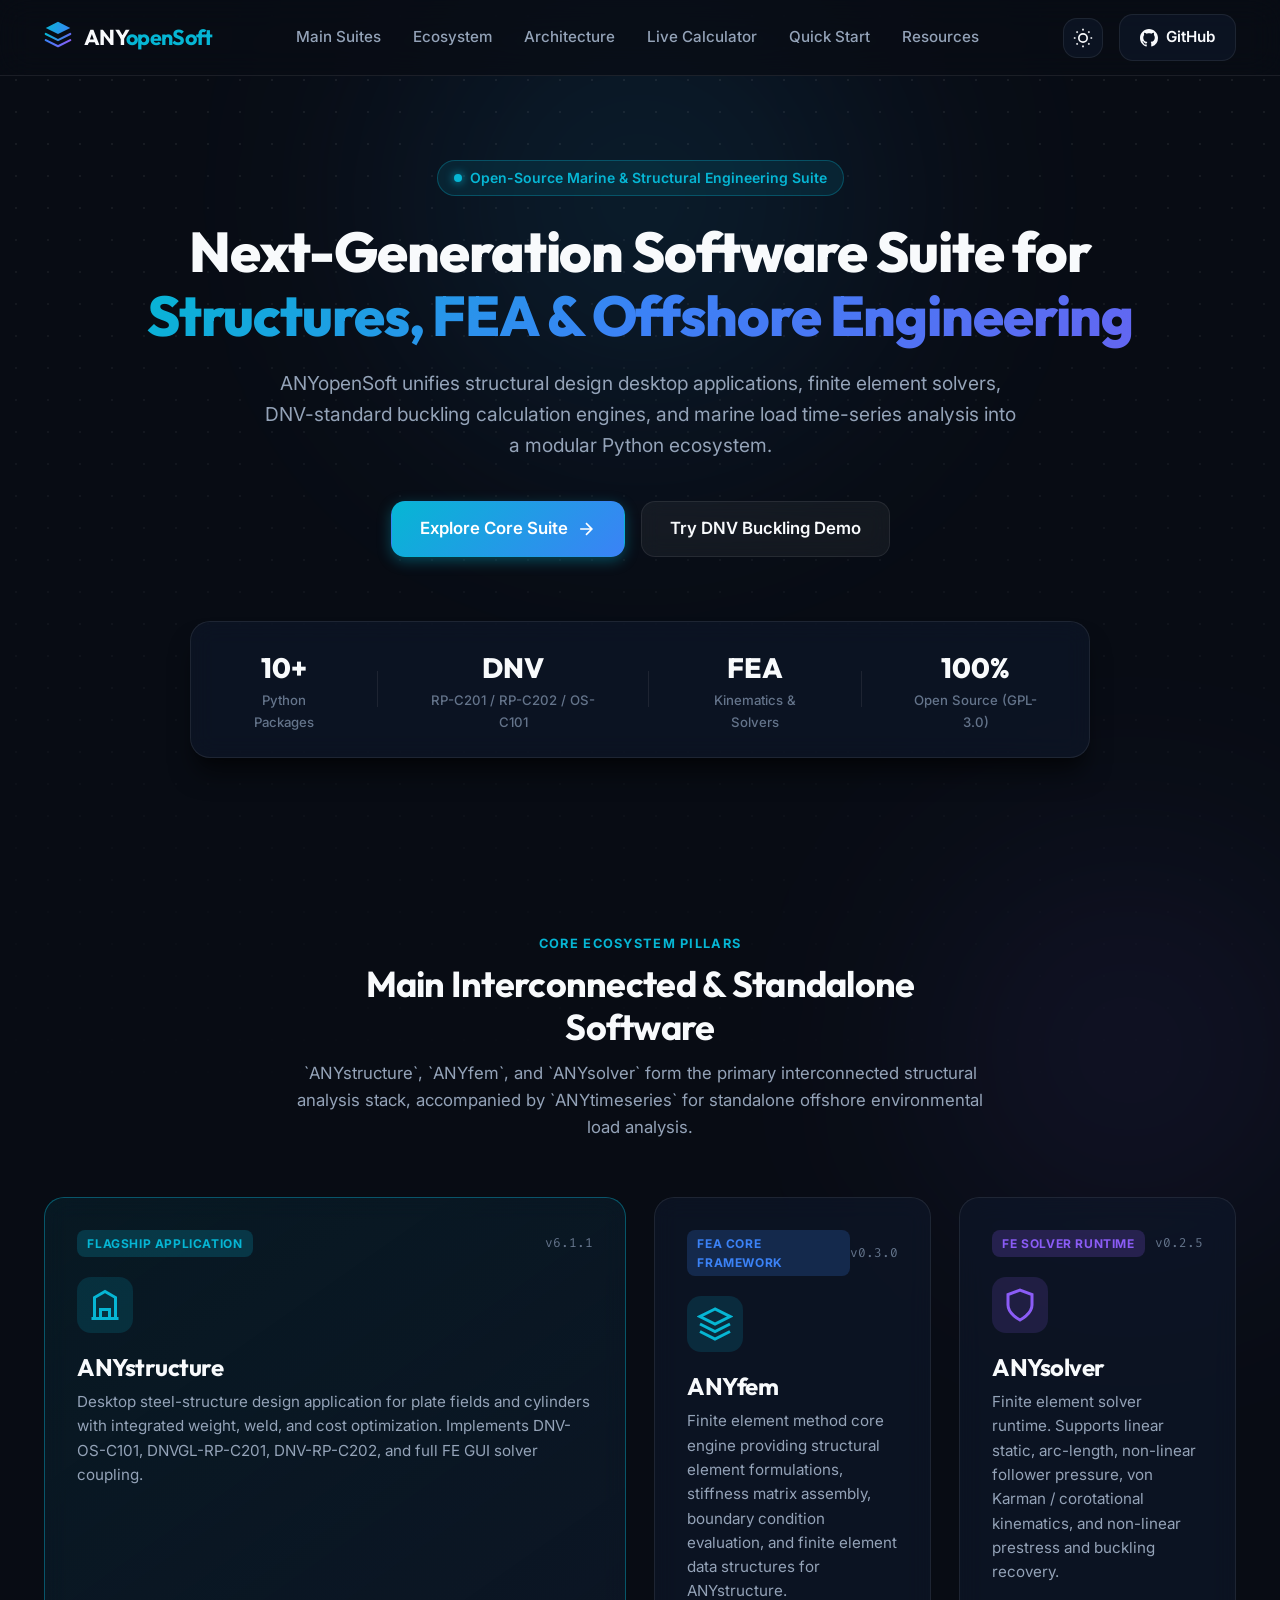
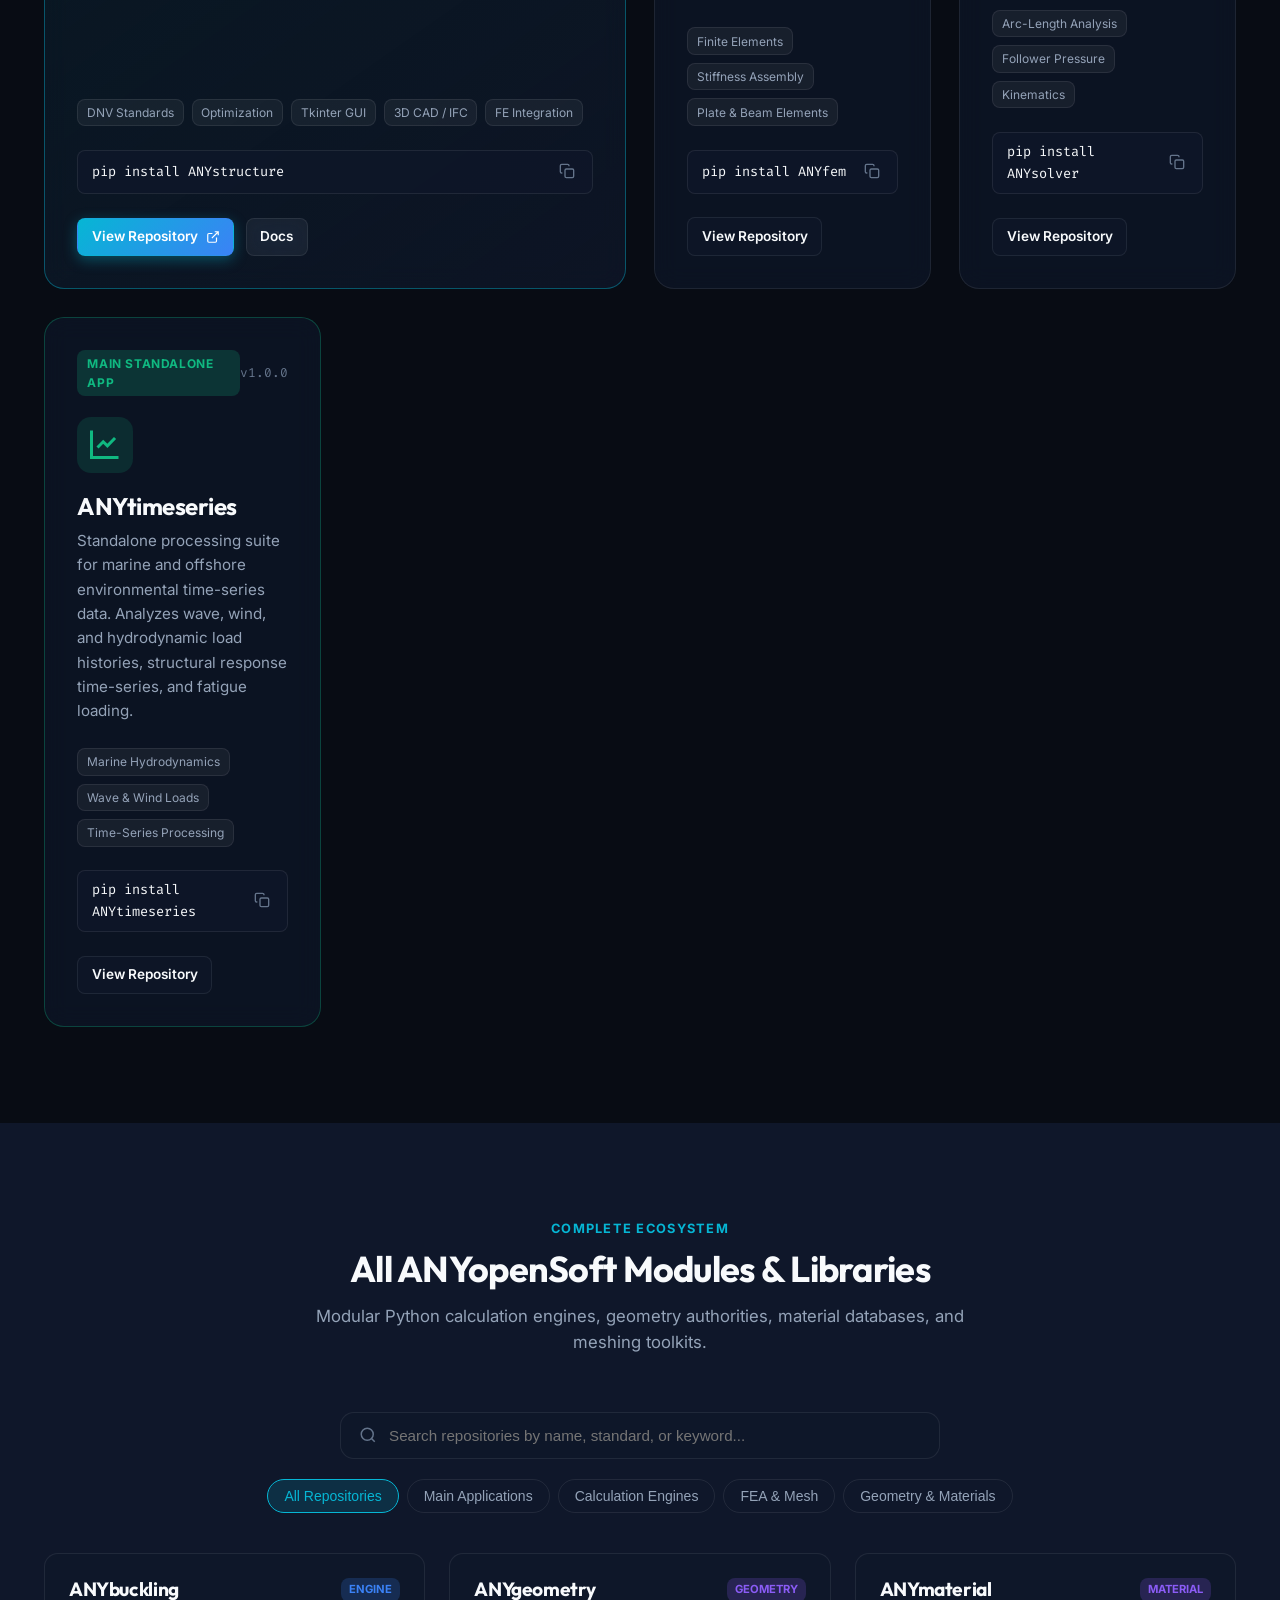
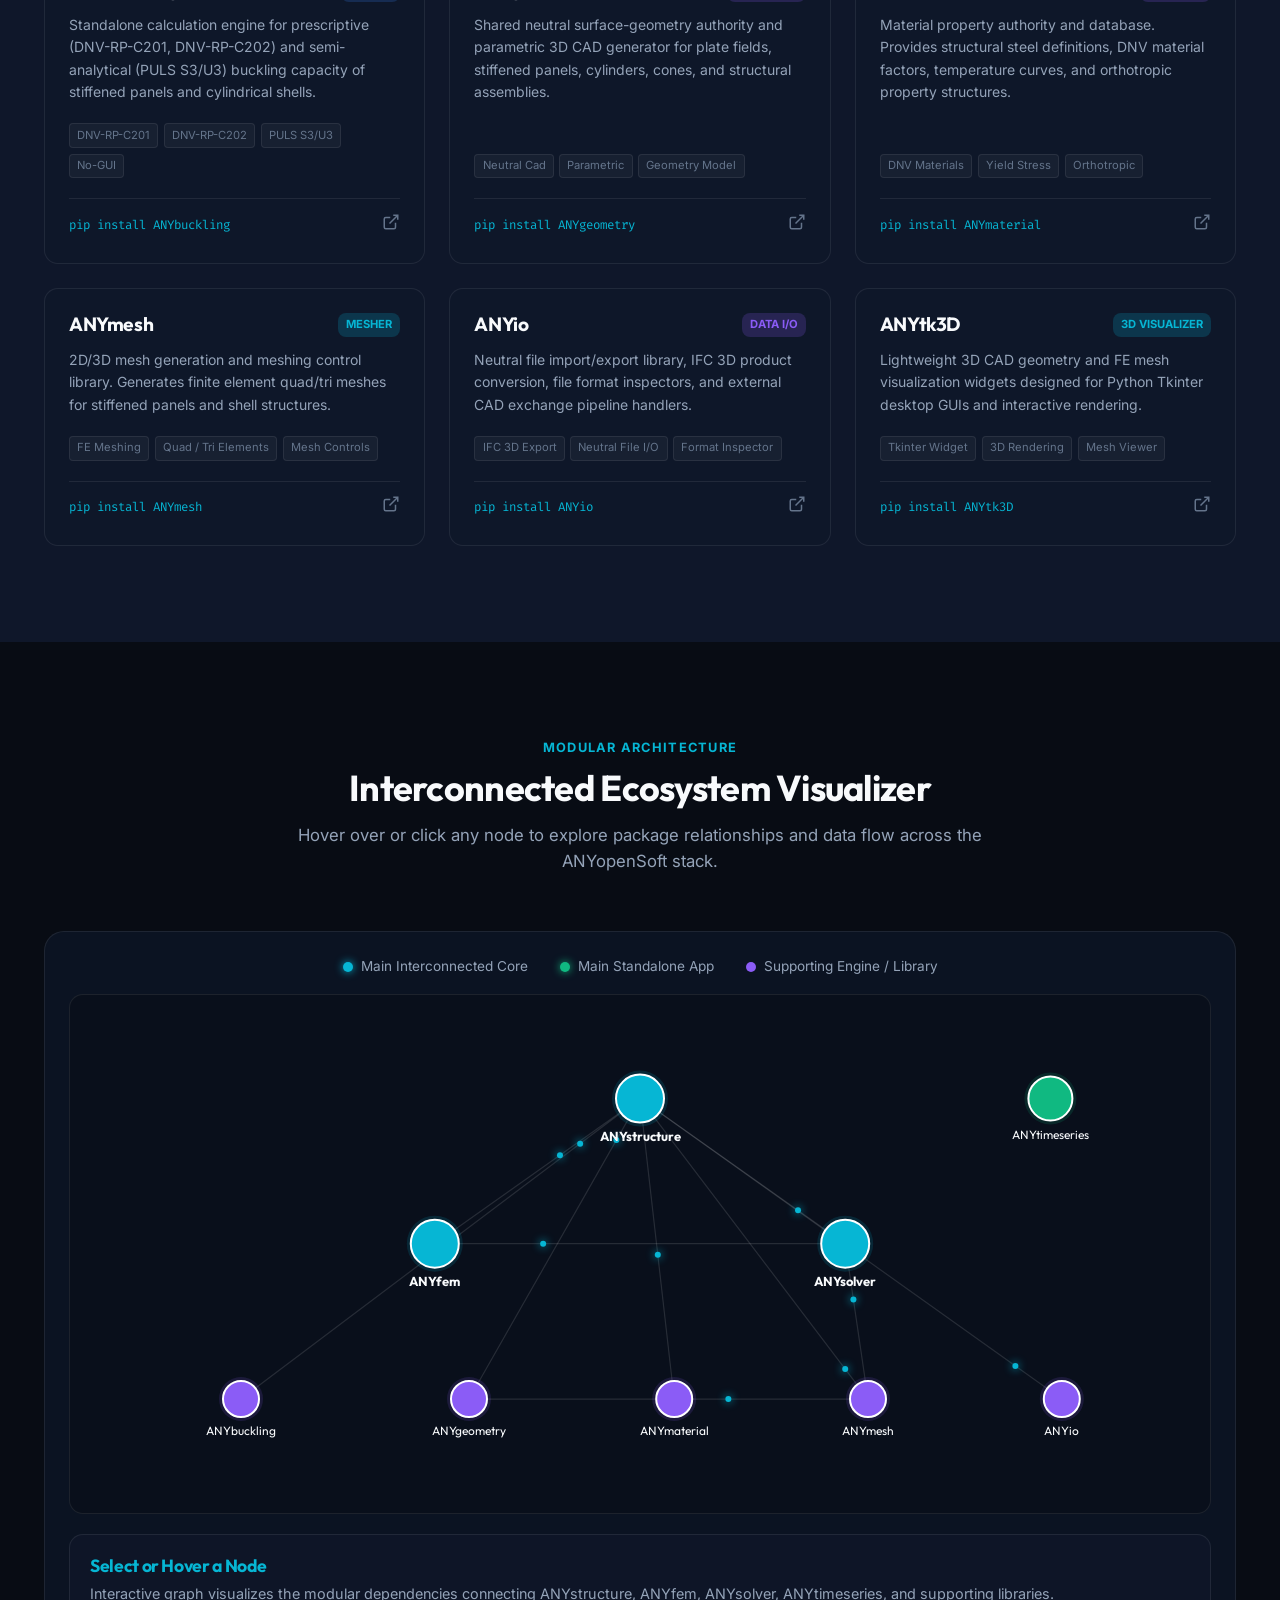
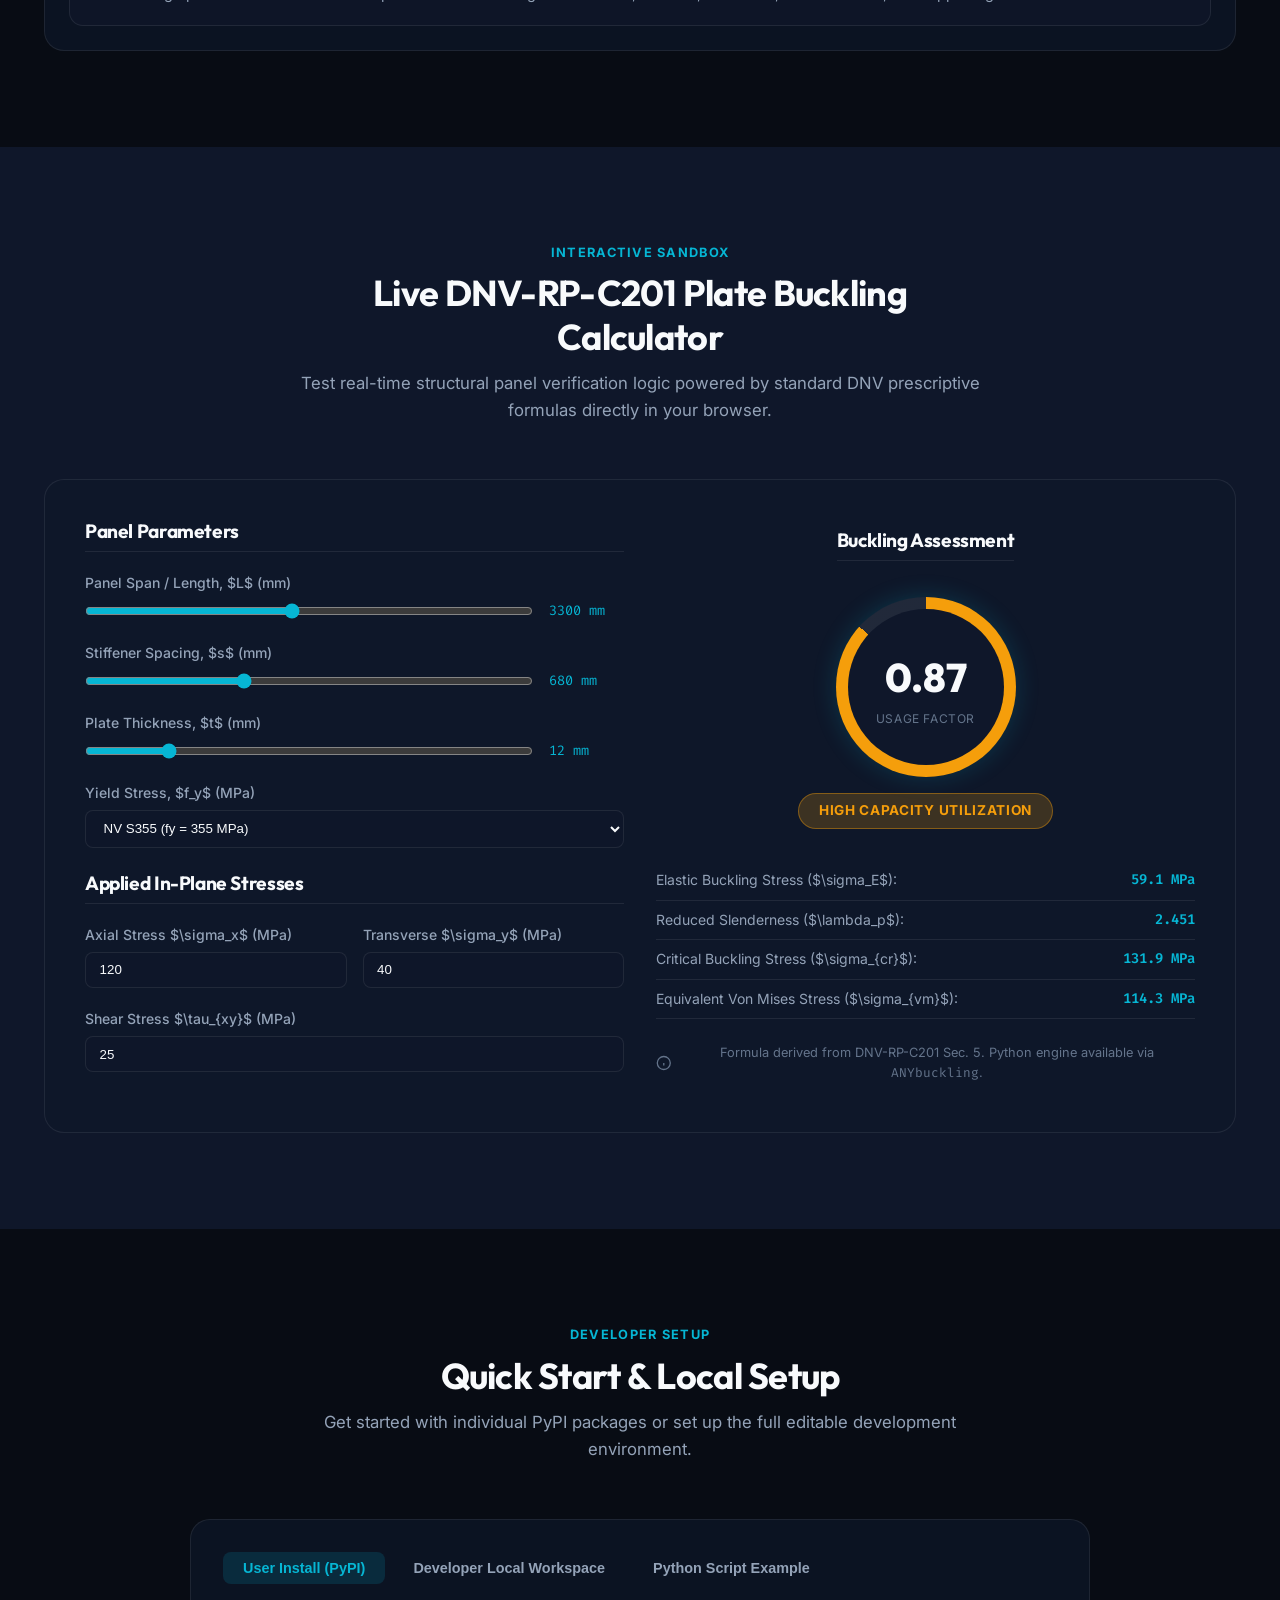
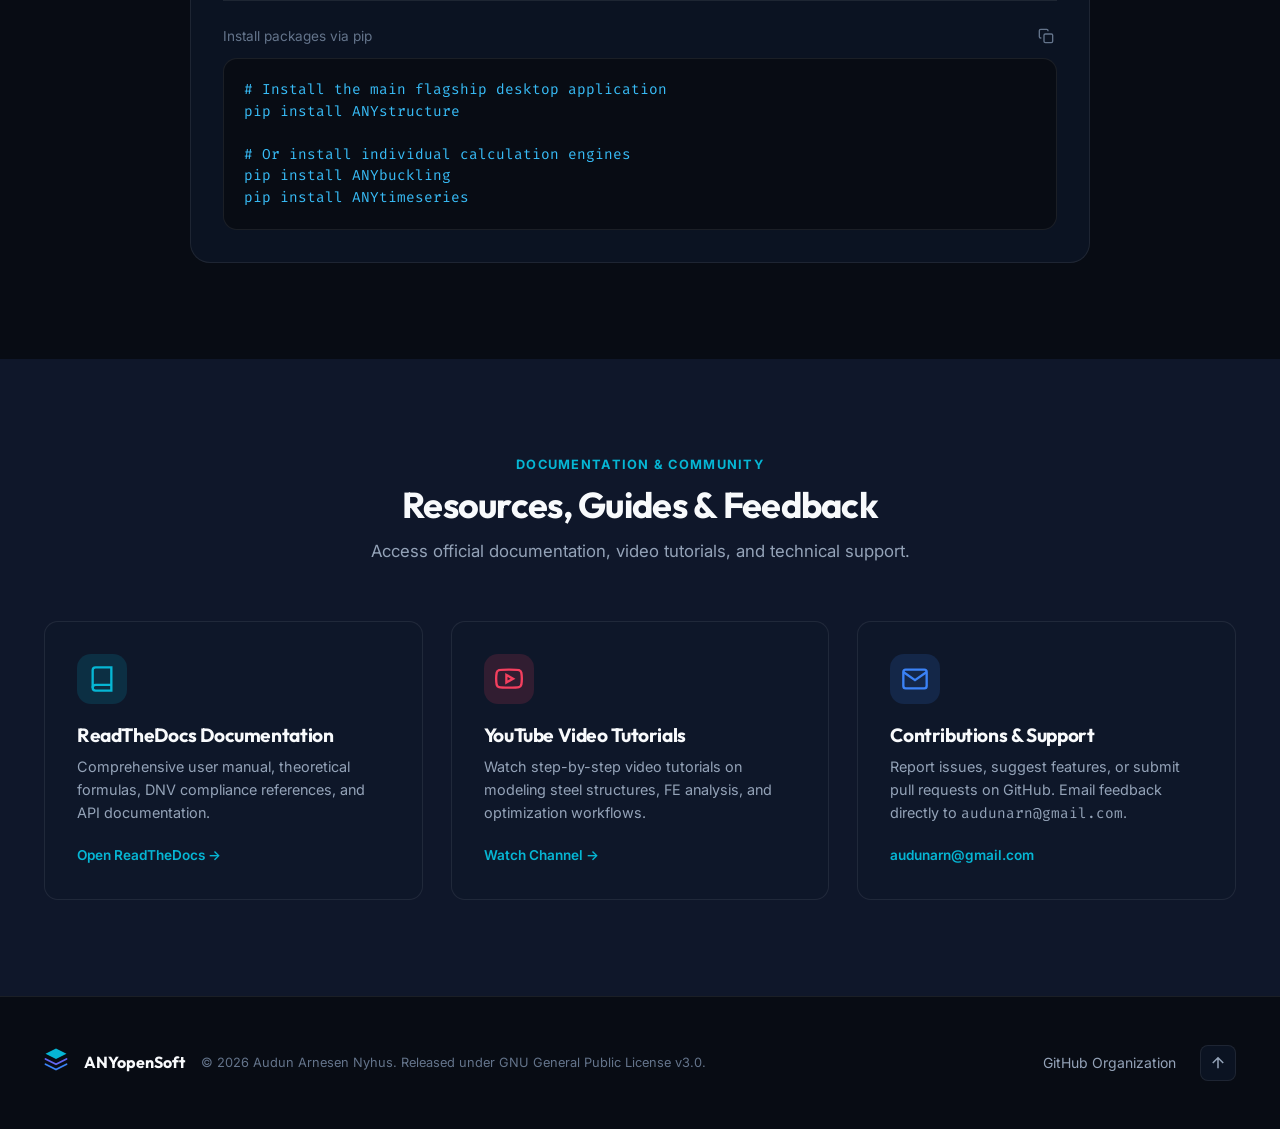
==== index.html @ 7d29eaef "First commit." ====
<!DOCTYPE html>
<html lang="en" class="dark">
<head>
  <meta charset="UTF-8">
  <meta name="viewport" content="width=device-width, initial-scale=1.0">
  <title>ANYopenSoft | Open-Source Structural, FEA & Marine Engineering Suite</title>
  <meta name="description" content="ANYopenSoft is an open-source engineering software ecosystem for structural analysis, finite element methods, DNV buckling calculations, geometry, and marine time-series.">
  <meta name="keywords" content="ANYstructure, ANYfem, ANYsolver, ANYtimeseries, ANYbuckling, DNV buckling, structural engineering, FEA, finite element analysis, marine engineering, python engineering">
  
  <!-- Google Fonts -->
  <link rel="preconnect" href="https://fonts.googleapis.com">
  <link rel="preconnect" href="https://fonts.gstatic.com" crossorigin>
  <link href="https://fonts.googleapis.com/css2?family=Inter:wght@300;400;500;600;700&family=Outfit:wght@400;500;600;700;800&family=Fira+Code:wght@400;500&display=swap" rel="stylesheet">
  
  <!-- CSS Styles -->
  <link rel="stylesheet" href="./styles.css">
</head>
<body>
  <!-- Ambient background glow elements -->
  <div class="bg-glow bg-glow-1"></div>
  <div class="bg-glow bg-glow-2"></div>
  <div class="bg-grid-pattern"></div>

  <!-- Navigation Bar -->
  <header class="navbar" id="navbar">
    <div class="nav-container">
      <a href="#" class="nav-brand">
        <div class="brand-logo">
          <svg width="28" height="28" viewBox="0 0 32 32" fill="none" xmlns="http://www.w3.org/2000/svg">
            <path d="M16 2L2 9L16 16L30 9L16 2Z" fill="url(#logo-grad-1)" />
            <path d="M2 23L16 30L30 23" stroke="url(#logo-grad-2)" stroke-width="2.5" stroke-linecap="round" stroke-linejoin="round"/>
            <path d="M2 16L16 23L30 16" stroke="url(#logo-grad-3)" stroke-width="2.5" stroke-linecap="round" stroke-linejoin="round"/>
            <defs>
              <linearGradient id="logo-grad-1" x1="2" y1="2" x2="30" y2="16" gradientUnits="userSpaceOnUse">
                <stop stop-color="#06b6d4" />
                <stop offset="1" stop-color="#3b82f6" />
              </linearGradient>
              <linearGradient id="logo-grad-2" x1="2" y1="23" x2="30" y2="30" gradientUnits="userSpaceOnUse">
                <stop stop-color="#3b82f6" />
                <stop offset="1" stop-color="#8b5cf6" />
              </linearGradient>
              <linearGradient id="logo-grad-3" x1="2" y1="16" x2="30" y2="23" gradientUnits="userSpaceOnUse">
                <stop stop-color="#06b6d4" />
                <stop offset="1" stop-color="#6366f1" />
              </linearGradient>
            </defs>
          </svg>
        </div>
        <span class="brand-name">ANY<span class="brand-highlight">openSoft</span></span>
      </a>

      <nav class="nav-menu" id="nav-menu">
        <a href="#main-pillars" class="nav-link">Main Suites</a>
        <a href="#repositories" class="nav-link">Ecosystem</a>
        <a href="#architecture" class="nav-link">Architecture</a>
        <a href="#calculator" class="nav-link">Live Calculator</a>
        <a href="#quickstart" class="nav-link">Quick Start</a>
        <a href="#resources" class="nav-link">Resources</a>
      </nav>

      <div class="nav-actions">
        <button id="theme-toggle" class="btn-icon" aria-label="Toggle light/dark theme">
          <svg class="sun-icon" width="20" height="20" viewBox="0 0 24 24" fill="none" stroke="currentColor" stroke-width="2"><circle cx="12" cy="12" r="5"/><path d="M12 1v2M12 21v2M4.22 4.22l1.42 1.42M18.36 18.36l1.42 1.42M1 12h2M21 12h2M4.22 19.78l1.42-1.42M18.36 5.64l1.42-1.42"/></svg>
          <svg class="moon-icon" width="20" height="20" viewBox="0 0 24 24" fill="none" stroke="currentColor" stroke-width="2"><path d="M21 12.79A9 9 0 1 1 11.21 3 7 7 0 0 0 21 12.79z"/></svg>
        </button>
        <a href="https://github.com/audunarn" target="_blank" rel="noopener noreferrer" class="btn btn-secondary nav-github">
          <svg width="18" height="18" viewBox="0 0 24 24" fill="currentColor"><path d="M12 0C5.37 0 0 5.37 0 12c0 5.31 3.435 9.795 8.205 11.385.6.105.825-.255.825-.57 0-.285-.015-1.23-.015-2.235-3.015.555-3.795-.735-4.035-1.41-.135-.345-.72-1.41-1.23-1.695-.42-.225-1.02-.78-.015-.795.945-.015 1.62.87 1.845 1.23 1.08 1.815 2.805 1.305 3.495.99.105-.78.42-1.305.765-1.605-2.67-.3-5.46-1.335-5.46-5.925 0-1.305.465-2.385 1.23-3.225-.12-.3-.54-1.53.12-3.18 0 0 1.005-.315 3.3 1.23.96-.27 1.98-.405 3-.405s2.04.135 3 .405c2.295-1.56 3.3-1.23 3.3-1.23.66 1.65.24 2.88.12 3.18.765.84 1.23 1.905 1.23 3.225 0 4.605-2.805 5.625-5.475 5.925.435.375.81 1.095.81 2.22 0 1.605-.015 2.895-.015 3.3 0 .315.225.69.825.57A12.02 12.02 0 0024 12c0-6.63-5.37-12-12-12z"/></svg>
          <span>GitHub</span>
        </a>
      </div>
    </div>
  </header>

  <!-- Hero Section -->
  <section class="hero-section">
    <div class="container hero-container">
      <div class="hero-badge">
        <span class="badge-dot"></span>
        <span>Open-Source Marine & Structural Engineering Suite</span>
      </div>

      <h1 class="hero-title">
        Next-Generation Software Suite for <br>
        <span class="gradient-text">Structures, FEA & Offshore Engineering</span>
      </h1>

      <p class="hero-subtitle">
        ANYopenSoft unifies structural design desktop applications, finite element solvers, DNV-standard buckling calculation engines, and marine load time-series analysis into a modular Python ecosystem.
      </p>

      <div class="hero-buttons">
        <a href="#main-pillars" class="btn btn-primary btn-lg">
          <span>Explore Core Suite</span>
          <svg width="20" height="20" viewBox="0 0 24 24" fill="none" stroke="currentColor" stroke-width="2"><path d="M5 12h14M12 5l7 7-7 7"/></svg>
        </a>
        <a href="#calculator" class="btn btn-glass btn-lg">
          <span>Try DNV Buckling Demo</span>
        </a>
      </div>

      <!-- Quick Metrics Bar -->
      <div class="hero-stats">
        <div class="stat-card">
          <div class="stat-number">10+</div>
          <div class="stat-label">Python Packages</div>
        </div>
        <div class="stat-divider"></div>
        <div class="stat-card">
          <div class="stat-number">DNV</div>
          <div class="stat-label">RP-C201 / RP-C202 / OS-C101</div>
        </div>
        <div class="stat-divider"></div>
        <div class="stat-card">
          <div class="stat-number">FEA</div>
          <div class="stat-label">Kinematics & Solvers</div>
        </div>
        <div class="stat-divider"></div>
        <div class="stat-card">
          <div class="stat-number">100%</div>
          <div class="stat-label">Open Source (GPL-3.0)</div>
        </div>
      </div>
    </div>
  </section>

  <!-- Main Interconnected Pillars Showcase -->
  <section class="section" id="main-pillars">
    <div class="container">
      <div class="section-header">
        <div class="section-tag">Core Ecosystem Pillars</div>
        <h2 class="section-title">Main Interconnected & Standalone Software</h2>
        <p class="section-subtitle">
          `ANYstructure`, `ANYfem`, and `ANYsolver` form the primary interconnected structural analysis stack, accompanied by `ANYtimeseries` for standalone offshore environmental load analysis.
        </p>
      </div>

      <div class="pillars-grid">
        <!-- ANYstructure Card (Primary Application) -->
        <div class="pillar-card featured-card">
          <div class="card-glow"></div>
          <div class="pillar-header">
            <div class="pillar-badge badge-primary">Flagship Application</div>
            <span class="pillar-version">v6.1.1</span>
          </div>
          <div class="pillar-icon">
            <svg width="36" height="36" viewBox="0 0 24 24" fill="none" stroke="currentColor" stroke-width="2"><path d="M3 21h18M5 21V7l7-4 7 4v14M9 21v-6h6v6M9 9h.01M15 9h.01M9 13h.01M15 13h.01"/></svg>
          </div>
          <h3 class="pillar-title">ANYstructure</h3>
          <p class="pillar-desc">
            Desktop steel-structure design application for plate fields and cylinders with integrated weight, weld, and cost optimization. Implements DNV-OS-C101, DNVGL-RP-C201, DNV-RP-C202, and full FE GUI solver coupling.
          </p>

          <div class="pillar-highlights">
            <span class="chip">DNV Standards</span>
            <span class="chip">Optimization</span>
            <span class="chip">Tkinter GUI</span>
            <span class="chip">3D CAD / IFC</span>
            <span class="chip">FE Integration</span>
          </div>

          <div class="code-box">
            <code>pip install ANYstructure</code>
            <button class="copy-btn" data-copy="pip install ANYstructure" title="Copy command">
              <svg width="16" height="16" viewBox="0 0 24 24" fill="none" stroke="currentColor" stroke-width="2"><rect x="9" y="9" width="13" height="13" rx="2" ry="2"/><path d="M5 15H4a2 2 0 0 1-2-2V4a2 2 0 0 1 2-2h9a2 2 0 0 1 2 2v1"/></svg>
            </button>
          </div>

          <div class="pillar-footer">
            <a href="https://github.com/audunarn/ANYstructure" target="_blank" rel="noopener noreferrer" class="btn btn-sm btn-primary">
              <span>View Repository</span>
              <svg width="14" height="14" viewBox="0 0 24 24" fill="none" stroke="currentColor" stroke-width="2"><path d="M18 13v6a2 2 0 0 1-2 2H5a2 2 0 0 1-2-2V8a2 2 0 0 1 2-2h6M15 3h6v6M10 14L21 3"/></svg>
            </a>
            <a href="https://anystructure.readthedocs.io/" target="_blank" rel="noopener noreferrer" class="btn btn-sm btn-glass">Docs</a>
          </div>
        </div>

        <!-- ANYfem Card -->
        <div class="pillar-card">
          <div class="pillar-header">
            <div class="pillar-badge badge-accent">FEA Core Framework</div>
            <span class="pillar-version">v0.3.0</span>
          </div>
          <div class="pillar-icon icon-cyan">
            <svg width="36" height="36" viewBox="0 0 24 24" fill="none" stroke="currentColor" stroke-width="2"><polygon points="12 2 2 7 12 12 22 7 12 2"/><polyline points="2 17 12 22 22 17"/><polyline points="2 12 12 17 22 12"/></svg>
          </div>
          <h3 class="pillar-title">ANYfem</h3>
          <p class="pillar-desc">
            Finite element method core engine providing structural element formulations, stiffness matrix assembly, boundary condition evaluation, and finite element data structures for ANYstructure.
          </p>

          <div class="pillar-highlights">
            <span class="chip">Finite Elements</span>
            <span class="chip">Stiffness Assembly</span>
            <span class="chip">Plate & Beam Elements</span>
          </div>

          <div class="code-box">
            <code>pip install ANYfem</code>
            <button class="copy-btn" data-copy="pip install ANYfem" title="Copy command">
              <svg width="16" height="16" viewBox="0 0 24 24" fill="none" stroke="currentColor" stroke-width="2"><rect x="9" y="9" width="13" height="13" rx="2" ry="2"/><path d="M5 15H4a2 2 0 0 1-2-2V4a2 2 0 0 1 2-2h9a2 2 0 0 1 2 2v1"/></svg>
            </button>
          </div>

          <div class="pillar-footer">
            <a href="https://github.com/audunarn/ANYfem" target="_blank" rel="noopener noreferrer" class="btn btn-sm btn-secondary">
              <span>View Repository</span>
            </a>
          </div>
        </div>

        <!-- ANYsolver Card -->
        <div class="pillar-card">
          <div class="pillar-header">
            <div class="pillar-badge badge-purple">FE Solver Runtime</div>
            <span class="pillar-version">v0.2.5</span>
          </div>
          <div class="pillar-icon icon-purple">
            <svg width="36" height="36" viewBox="0 0 24 24" fill="none" stroke="currentColor" stroke-width="2"><path d="M12 22s8-4 8-10V5l-8-3-8 3v7c0 6 8 10 8 10z"/></svg>
          </div>
          <h3 class="pillar-title">ANYsolver</h3>
          <p class="pillar-desc">
            Finite element solver runtime. Supports linear static, arc-length, non-linear follower pressure, von Karman / corotational kinematics, and non-linear prestress and buckling recovery.
          </p>

          <div class="pillar-highlights">
            <span class="chip">Arc-Length Analysis</span>
            <span class="chip">Follower Pressure</span>
            <span class="chip">Kinematics</span>
          </div>

          <div class="code-box">
            <code>pip install ANYsolver</code>
            <button class="copy-btn" data-copy="pip install ANYsolver" title="Copy command">
              <svg width="16" height="16" viewBox="0 0 24 24" fill="none" stroke="currentColor" stroke-width="2"><rect x="9" y="9" width="13" height="13" rx="2" ry="2"/><path d="M5 15H4a2 2 0 0 1-2-2V4a2 2 0 0 1 2-2h9a2 2 0 0 1 2 2v1"/></svg>
            </button>
          </div>

          <div class="pillar-footer">
            <a href="https://github.com/audunarn/ANYsolver" target="_blank" rel="noopener noreferrer" class="btn btn-sm btn-secondary">
              <span>View Repository</span>
            </a>
          </div>
        </div>

        <!-- ANYtimeseries Card (Main Standalone) -->
        <div class="pillar-card standalone-card">
          <div class="pillar-header">
            <div class="pillar-badge badge-green">Main Standalone App</div>
            <span class="pillar-version">v1.0.0</span>
          </div>
          <div class="pillar-icon icon-emerald">
            <svg width="36" height="36" viewBox="0 0 24 24" fill="none" stroke="currentColor" stroke-width="2"><path d="M3 3v18h18"/><path d="M18.7 8l-5.1 5.2-2.8-2.7L7 14.3"/></svg>
          </div>
          <h3 class="pillar-title">ANYtimeseries</h3>
          <p class="pillar-desc">
            Standalone processing suite for marine and offshore environmental time-series data. Analyzes wave, wind, and hydrodynamic load histories, structural response time-series, and fatigue loading.
          </p>

          <div class="pillar-highlights">
            <span class="chip">Marine Hydrodynamics</span>
            <span class="chip">Wave & Wind Loads</span>
            <span class="chip">Time-Series Processing</span>
          </div>

          <div class="code-box">
            <code>pip install ANYtimeseries</code>
            <button class="copy-btn" data-copy="pip install ANYtimeseries" title="Copy command">
              <svg width="16" height="16" viewBox="0 0 24 24" fill="none" stroke="currentColor" stroke-width="2"><rect x="9" y="9" width="13" height="13" rx="2" ry="2"/><path d="M5 15H4a2 2 0 0 1-2-2V4a2 2 0 0 1 2-2h9a2 2 0 0 1 2 2v1"/></svg>
            </button>
          </div>

          <div class="pillar-footer">
            <a href="https://github.com/audunarn/ANYtimeseries" target="_blank" rel="noopener noreferrer" class="btn btn-sm btn-secondary">
              <span>View Repository</span>
            </a>
          </div>
        </div>
      </div>
    </div>
  </section>

  <!-- Complete Ecosystem Repositories Grid -->
  <section class="section section-darker" id="repositories">
    <div class="container">
      <div class="section-header">
        <div class="section-tag">Complete Ecosystem</div>
        <h2 class="section-title">All ANYopenSoft Modules & Libraries</h2>
        <p class="section-subtitle">
          Modular Python calculation engines, geometry authorities, material databases, and meshing toolkits.
        </p>
      </div>

      <!-- Controls: Search & Category Filters -->
      <div class="repo-controls">
        <div class="search-box">
          <svg width="18" height="18" viewBox="0 0 24 24" fill="none" stroke="currentColor" stroke-width="2"><circle cx="11" cy="11" r="8"/><path d="M21 21l-4.35-4.35"/></svg>
          <input type="text" id="repo-search" placeholder="Search repositories by name, standard, or keyword...">
        </div>

        <div class="filter-tabs">
          <button class="filter-tab active" data-filter="all">All Repositories</button>
          <button class="filter-tab" data-filter="core">Main Applications</button>
          <button class="filter-tab" data-filter="engine">Calculation Engines</button>
          <button class="filter-tab" data-filter="fea">FEA & Mesh</button>
          <button class="filter-tab" data-filter="data">Geometry & Materials</button>
        </div>
      </div>

      <!-- Repository Grid -->
      <div class="repo-grid" id="repo-grid">
        <!-- ANYbuckling -->
        <div class="repo-card" data-category="engine" data-keywords="buckling dnv rp c201 rp c202 puls semianalytical panel shell">
          <div class="repo-top">
            <h4 class="repo-title">ANYbuckling</h4>
            <span class="repo-tag tag-engine">Engine</span>
          </div>
          <p class="repo-desc">
            Standalone calculation engine for prescriptive (DNV-RP-C201, DNV-RP-C202) and semi-analytical (PULS S3/U3) buckling capacity of stiffened panels and cylindrical shells.
          </p>
          <div class="repo-chips">
            <span>DNV-RP-C201</span>
            <span>DNV-RP-C202</span>
            <span>PULS S3/U3</span>
            <span>No-GUI</span>
          </div>
          <div class="repo-footer">
            <code>pip install ANYbuckling</code>
            <a href="https://github.com/audunarn/ANYbuckling" target="_blank" rel="noopener noreferrer" class="link-icon">
              <svg width="18" height="18" viewBox="0 0 24 24" fill="none" stroke="currentColor" stroke-width="2"><path d="M18 13v6a2 2 0 0 1-2 2H5a2 2 0 0 1-2-2V8a2 2 0 0 1 2-2h6M15 3h6v6M10 14L21 3"/></svg>
            </a>
          </div>
        </div>

        <!-- ANYgeometry -->
        <div class="repo-card" data-category="data" data-keywords="geometry cad neutral surface Generators parametric 3d">
          <div class="repo-top">
            <h4 class="repo-title">ANYgeometry</h4>
            <span class="repo-tag tag-data">Geometry</span>
          </div>
          <p class="repo-desc">
            Shared neutral surface-geometry authority and parametric 3D CAD generator for plate fields, stiffened panels, cylinders, cones, and structural assemblies.
          </p>
          <div class="repo-chips">
            <span>Neutral Cad</span>
            <span>Parametric</span>
            <span>Geometry Model</span>
          </div>
          <div class="repo-footer">
            <code>pip install ANYgeometry</code>
            <a href="https://github.com/audunarn/ANYgeometry" target="_blank" rel="noopener noreferrer" class="link-icon">
              <svg width="18" height="18" viewBox="0 0 24 24" fill="none" stroke="currentColor" stroke-width="2"><path d="M18 13v6a2 2 0 0 1-2 2H5a2 2 0 0 1-2-2V8a2 2 0 0 1 2-2h6M15 3h6v6M10 14L21 3"/></svg>
            </a>
          </div>
        </div>

        <!-- ANYmaterial -->
        <div class="repo-card" data-category="data" data-keywords="material dnv stress strain yield steel orthotropic isotropic">
          <div class="repo-top">
            <h4 class="repo-title">ANYmaterial</h4>
            <span class="repo-tag tag-data">Material</span>
          </div>
          <p class="repo-desc">
            Material property authority and database. Provides structural steel definitions, DNV material factors, temperature curves, and orthotropic property structures.
          </p>
          <div class="repo-chips">
            <span>DNV Materials</span>
            <span>Yield Stress</span>
            <span>Orthotropic</span>
          </div>
          <div class="repo-footer">
            <code>pip install ANYmaterial</code>
            <a href="https://github.com/audunarn/ANYmaterial" target="_blank" rel="noopener noreferrer" class="link-icon">
              <svg width="18" height="18" viewBox="0 0 24 24" fill="none" stroke="currentColor" stroke-width="2"><path d="M18 13v6a2 2 0 0 1-2 2H5a2 2 0 0 1-2-2V8a2 2 0 0 1 2-2h6M15 3h6v6M10 14L21 3"/></svg>
            </a>
          </div>
        </div>

        <!-- ANYmesh -->
        <div class="repo-card" data-category="fea" data-keywords="mesh mesher 2d 3d finite element grid quad tri">
          <div class="repo-top">
            <h4 class="repo-title">ANYmesh</h4>
            <span class="repo-tag tag-fea">Mesher</span>
          </div>
          <p class="repo-desc">
            2D/3D mesh generation and meshing control library. Generates finite element quad/tri meshes for stiffened panels and shell structures.
          </p>
          <div class="repo-chips">
            <span>FE Meshing</span>
            <span>Quad / Tri Elements</span>
            <span>Mesh Controls</span>
          </div>
          <div class="repo-footer">
            <code>pip install ANYmesh</code>
            <a href="https://github.com/audunarn/ANYmesh" target="_blank" rel="noopener noreferrer" class="link-icon">
              <svg width="18" height="18" viewBox="0 0 24 24" fill="none" stroke="currentColor" stroke-width="2"><path d="M18 13v6a2 2 0 0 1-2 2H5a2 2 0 0 1-2-2V8a2 2 0 0 1 2-2h6M15 3h6v6M10 14L21 3"/></svg>
            </a>
          </div>
        </div>

        <!-- ANYio -->
        <div class="repo-card" data-category="data" data-keywords="io file inspector ifc cad export import reader writer">
          <div class="repo-top">
            <h4 class="repo-title">ANYio</h4>
            <span class="repo-tag tag-data">Data I/O</span>
          </div>
          <p class="repo-desc">
            Neutral file import/export library, IFC 3D product conversion, file format inspectors, and external CAD exchange pipeline handlers.
          </p>
          <div class="repo-chips">
            <span>IFC 3D Export</span>
            <span>Neutral File I/O</span>
            <span>Format Inspector</span>
          </div>
          <div class="repo-footer">
            <code>pip install ANYio</code>
            <a href="https://github.com/audunarn/ANYio" target="_blank" rel="noopener noreferrer" class="link-icon">
              <svg width="18" height="18" viewBox="0 0 24 24" fill="none" stroke="currentColor" stroke-width="2"><path d="M18 13v6a2 2 0 0 1-2 2H5a2 2 0 0 1-2-2V8a2 2 0 0 1 2-2h6M15 3h6v6M10 14L21 3"/></svg>
            </a>
          </div>
        </div>

        <!-- ANYtk3D -->
        <div class="repo-card" data-category="fea" data-keywords="3d visualizer viewer cad mesh opengl tkinter display">
          <div class="repo-top">
            <h4 class="repo-title">ANYtk3D</h4>
            <span class="repo-tag tag-fea">3D Visualizer</span>
          </div>
          <p class="repo-desc">
            Lightweight 3D CAD geometry and FE mesh visualization widgets designed for Python Tkinter desktop GUIs and interactive rendering.
          </p>
          <div class="repo-chips">
            <span>Tkinter Widget</span>
            <span>3D Rendering</span>
            <span>Mesh Viewer</span>
          </div>
          <div class="repo-footer">
            <code>pip install ANYtk3D</code>
            <a href="https://github.com/audunarn/ANYtk3D" target="_blank" rel="noopener noreferrer" class="link-icon">
              <svg width="18" height="18" viewBox="0 0 24 24" fill="none" stroke="currentColor" stroke-width="2"><path d="M18 13v6a2 2 0 0 1-2 2H5a2 2 0 0 1-2-2V8a2 2 0 0 1 2-2h6M15 3h6v6M10 14L21 3"/></svg>
            </a>
          </div>
        </div>
      </div>
    </div>
  </section>

  <!-- Interactive Ecosystem Architecture Diagram -->
  <section class="section" id="architecture">
    <div class="container">
      <div class="section-header">
        <div class="section-tag">Modular Architecture</div>
        <h2 class="section-title">Interconnected Ecosystem Visualizer</h2>
        <p class="section-subtitle">
          Hover over or click any node to explore package relationships and data flow across the ANYopenSoft stack.
        </p>
      </div>

      <div class="arch-visualizer-container">
        <div class="arch-legend">
          <span class="legend-item"><span class="legend-dot dot-main"></span> Main Interconnected Core</span>
          <span class="legend-item"><span class="legend-dot dot-standalone"></span> Main Standalone App</span>
          <span class="legend-item"><span class="legend-dot dot-sub"></span> Supporting Engine / Library</span>
        </div>

        <div class="arch-canvas-wrapper">
          <canvas id="arch-canvas" width="1000" height="520"></canvas>
          <div id="node-tooltip" class="node-tooltip"></div>
        </div>

        <div class="arch-info-card" id="arch-info-card">
          <h4 id="info-title">Select or Hover a Node</h4>
          <p id="info-desc">Interactive graph visualizes the modular dependencies connecting ANYstructure, ANYfem, ANYsolver, ANYtimeseries, and supporting libraries.</p>
          <div class="info-chips" id="info-chips"></div>
        </div>
      </div>
    </div>
  </section>

  <!-- Live DNV-RP-C201 Buckling Calculator Sandbox -->
  <section class="section section-darker" id="calculator">
    <div class="container">
      <div class="section-header">
        <div class="section-tag">Interactive Sandbox</div>
        <h2 class="section-title">Live DNV-RP-C201 Plate Buckling Calculator</h2>
        <p class="section-subtitle">
          Test real-time structural panel verification logic powered by standard DNV prescriptive formulas directly in your browser.
        </p>
      </div>

      <div class="calc-wrapper">
        <!-- Input Form -->
        <div class="calc-inputs">
          <h3 class="calc-subtitle">Panel Parameters</h3>

          <div class="form-group">
            <label for="input-span">Panel Span / Length, $L$ (mm)</label>
            <div class="input-with-value">
              <input type="range" id="input-span" min="1000" max="6000" step="100" value="3300">
              <span class="range-val" id="val-span">3300 mm</span>
            </div>
          </div>

          <div class="form-group">
            <label for="input-spacing">Stiffener Spacing, $s$ (mm)</label>
            <div class="input-with-value">
              <input type="range" id="input-spacing" min="400" max="1200" step="10" value="680">
              <span class="range-val" id="val-spacing">680 mm</span>
            </div>
          </div>

          <div class="form-group">
            <label for="input-thick">Plate Thickness, $t$ (mm)</label>
            <div class="input-with-value">
              <input type="range" id="input-thick" min="6" max="40" step="1" value="12">
              <span class="range-val" id="val-thick">12 mm</span>
            </div>
          </div>

          <div class="form-group">
            <label for="input-yield">Yield Stress, $f_y$ (MPa)</label>
            <select id="input-yield">
              <option value="235">NV S235 (fy = 235 MPa)</option>
              <option value="315">NV S315 (fy = 315 MPa)</option>
              <option value="355" selected>NV S355 (fy = 355 MPa)</option>
              <option value="420">NV S420 (fy = 420 MPa)</option>
              <option value="460">NV S460 (fy = 460 MPa)</option>
            </select>
          </div>

          <h3 class="calc-subtitle" style="margin-top: 1.5rem;">Applied In-Plane Stresses</h3>

          <div class="form-grid-2">
            <div class="form-group">
              <label for="input-sigx">Axial Stress $\sigma_x$ (MPa)</label>
              <input type="number" id="input-sigx" value="120" min="0" max="500">
            </div>
            <div class="form-group">
              <label for="input-sigy">Transverse $\sigma_y$ (MPa)</label>
              <input type="number" id="input-sigy" value="40" min="0" max="500">
            </div>
          </div>

          <div class="form-group">
            <label for="input-tau">Shear Stress $\tau_{xy}$ (MPa)</label>
            <input type="number" id="input-tau" value="25" min="0" max="300">
          </div>
        </div>

        <!-- Output Display -->
        <div class="calc-results">
          <h3 class="calc-subtitle">Buckling Assessment</h3>

          <div class="gauge-container">
            <div class="gauge-circle" id="gauge-circle">
              <div class="gauge-inner">
                <span class="gauge-value" id="uf-value">0.45</span>
                <span class="gauge-unit">Usage Factor</span>
              </div>
            </div>
            <div class="status-pill" id="status-pill">SAFE CAPACITY</div>
          </div>

          <div class="results-table">
            <div class="res-row">
              <span class="res-label">Elastic Buckling Stress ($\sigma_E$):</span>
              <span class="res-val" id="res-sigma-e">312.4 MPa</span>
            </div>
            <div class="res-row">
              <span class="res-label">Reduced Slenderness ($\lambda_p$):</span>
              <span class="res-val" id="res-lambda">1.067</span>
            </div>
            <div class="res-row">
              <span class="res-label">Critical Buckling Stress ($\sigma_{cr}$):</span>
              <span class="res-val" id="res-sigma-cr">266.5 MPa</span>
            </div>
            <div class="res-row">
              <span class="res-label">Equivalent Von Mises Stress ($\sigma_{vm}$):</span>
              <span class="res-val" id="res-sigma-vm">130.8 MPa</span>
            </div>
          </div>

          <div class="calc-note">
            <svg width="16" height="16" viewBox="0 0 24 24" fill="none" stroke="currentColor" stroke-width="2"><circle cx="12" cy="12" r="10"/><path d="M12 16v-4M12 8h.01"/></svg>
            <span>Formula derived from DNV-RP-C201 Sec. 5. Python engine available via <code>ANYbuckling</code>.</span>
          </div>
        </div>
      </div>
    </div>
  </section>

  <!-- Quick Start & Installation Matrix -->
  <section class="section" id="quickstart">
    <div class="container">
      <div class="section-header">
        <div class="section-tag">Developer Setup</div>
        <h2 class="section-title">Quick Start & Local Setup</h2>
        <p class="section-subtitle">
          Get started with individual PyPI packages or set up the full editable development environment.
        </p>
      </div>

      <div class="tab-wrapper">
        <div class="tab-buttons">
          <button class="tab-btn active" data-tab="tab-user">User Install (PyPI)</button>
          <button class="tab-btn" data-tab="tab-dev">Developer Local Workspace</button>
          <button class="tab-btn" data-tab="tab-python">Python Script Example</button>
        </div>

        <div class="tab-content active" id="tab-user">
          <div class="code-header">
            <span>Install packages via pip</span>
            <button class="copy-btn" data-copy="pip install ANYstructure ANYbuckling ANYtimeseries" title="Copy code">
              <svg width="16" height="16" viewBox="0 0 24 24" fill="none" stroke="currentColor" stroke-width="2"><rect x="9" y="9" width="13" height="13" rx="2" ry="2"/><path d="M5 15H4a2 2 0 0 1-2-2V4a2 2 0 0 1 2-2h9a2 2 0 0 1 2 2v1"/></svg>
            </button>
          </div>
          <pre><code># Install the main flagship desktop application
pip install ANYstructure

# Or install individual calculation engines
pip install ANYbuckling
pip install ANYtimeseries</code></pre>
        </div>

        <div class="tab-content" id="tab-dev">
          <div class="code-header">
            <span>Local editable workspace setup (PowerShell)</span>
            <button class="copy-btn" data-copy="python -m venv .venv&#10;.\.venv\Scripts\Activate.ps1&#10;python -m pip install --no-deps -e C:\Github\ANYgeometry&#10;python -m pip install --no-deps -e C:\Github\ANYmaterial&#10;python -m pip install --no-deps -e C:\Github\ANYmesh&#10;python -m pip install --no-deps -e C:\Github\ANYio&#10;python -m pip install --no-deps -e C:\Github\ANYsolver&#10;python -m pip install -e C:\Github\ANYstructure" title="Copy code">
              <svg width="16" height="16" viewBox="0 0 24 24" fill="none" stroke="currentColor" stroke-width="2"><rect x="9" y="9" width="13" height="13" rx="2" ry="2"/><path d="M5 15H4a2 2 0 0 1-2-2V4a2 2 0 0 1 2-2h9a2 2 0 0 1 2 2v1"/></svg>
            </button>
          </div>
          <pre><code># Create and activate virtual environment
python -m venv .venv
.\.venv\Scripts\Activate.ps1

# Install editable sibling packages in local workspace
python -m pip install --no-deps -e C:\Github\ANYgeometry
python -m pip install --no-deps -e C:\Github\ANYmaterial
python -m pip install --no-deps -e C:\Github\ANYmesh
python -m pip install --no-deps -e C:\Github\ANYio
python -m pip install --no-deps -e C:\Github\ANYsolver
python -m pip install -e C:\Github\ANYstructure

# Launch ANYstructure GUI desktop application
ANYstructure</code></pre>
        </div>

        <div class="tab-content" id="tab-python">
          <div class="code-header">
            <span>ANYbuckling Python Usage Example</span>
            <button class="copy-btn" data-copy="from anybuckling import FlatStru&#10;&#10;# Initialize DNV-RP-C201 stiffened panel calculation&#10;panel = FlatStru('Flat plate, stiffened')&#10;panel.set_material(mat_yield=355, emodule=210000, material_factor=1.15, poisson=0.3)&#10;panel.set_plate_geometry(spacing=680, thickness=12, span=3300)&#10;panel.set_stresses(pressure=0.01, sigma_x1=120, sigma_x2=120, sigma_y1=40, sigma_y2=40, tau_xy=25)&#10;panel.set_stiffener(hw=260, tw=12, bf=49, tf=28, stf_type='bulb', spacing=680)&#10;panel.set_buckling_parameters(calculation_method='DNV-RP-C201 - prescriptive', buckling_acceptance='ultimate')&#10;&#10;results = panel.get_buckling_results()&#10;print('Plate Buckling Usage Factor:', results['Plate']['Plate buckling'])" title="Copy code">
              <svg width="16" height="16" viewBox="0 0 24 24" fill="none" stroke="currentColor" stroke-width="2"><rect x="9" y="9" width="13" height="13" rx="2" ry="2"/><path d="M5 15H4a2 2 0 0 1-2-2V4a2 2 0 0 1 2-2h9a2 2 0 0 1 2 2v1"/></svg>
            </button>
          </div>
          <pre><code>from anybuckling import FlatStru

# Initialize DNV-RP-C201 stiffened panel calculation
panel = FlatStru('Flat plate, stiffened')
panel.set_material(mat_yield=355, emodule=210000, material_factor=1.15, poisson=0.3)
panel.set_plate_geometry(spacing=680, thickness=12, span=3300)
panel.set_stresses(pressure=0.01, sigma_x1=120, sigma_x2=120, sigma_y1=40, sigma_y2=40, tau_xy=25)
panel.set_stiffener(hw=260, tw=12, bf=49, tf=28, stf_type='bulb', spacing=680)
panel.set_buckling_parameters(calculation_method='DNV-RP-C201 - prescriptive', buckling_acceptance='ultimate')

results = panel.get_buckling_results()
print('Plate Buckling Usage Factor:', results['Plate']['Plate buckling'])</code></pre>
        </div>
      </div>
    </div>
  </section>

  <!-- Resources & Documentation Hub -->
  <section class="section section-darker" id="resources">
    <div class="container">
      <div class="section-header">
        <div class="section-tag">Documentation & Community</div>
        <h2 class="section-title">Resources, Guides & Feedback</h2>
        <p class="section-subtitle">
          Access official documentation, video tutorials, and technical support.
        </p>
      </div>

      <div class="resources-grid">
        <a href="https://anystructure.readthedocs.io/en/latest/" target="_blank" rel="noopener noreferrer" class="resource-card">
          <div class="resource-icon">
            <svg width="28" height="28" viewBox="0 0 24 24" fill="none" stroke="currentColor" stroke-width="2"><path d="M4 19.5A2.5 2.5 0 0 1 6.5 17H20"/><path d="M6.5 2H20v20H6.5A2.5 2.5 0 0 1 4 19.5v-15A2.5 2.5 0 0 1 6.5 2z"/></svg>
          </div>
          <h4>ReadTheDocs Documentation</h4>
          <p>Comprehensive user manual, theoretical formulas, DNV compliance references, and API documentation.</p>
          <span class="resource-link">Open ReadTheDocs &rarr;</span>
        </a>

        <a href="https://www.youtube.com/@ANYopenSoft" target="_blank" rel="noopener noreferrer" class="resource-card">
          <div class="resource-icon icon-red">
            <svg width="28" height="28" viewBox="0 0 24 24" fill="none" stroke="currentColor" stroke-width="2"><path d="M22.54 6.42a2.78 2.78 0 0 0-1.94-2C18.88 4 12 4 12 4s-6.88 0-8.6.46a2.78 2.78 0 0 0-1.94 2A29 29 0 0 0 1 11.75a29 29 0 0 0 .46 5.33A2.78 2.78 0 0 0 3.4 19c1.72.46 8.6.46 8.6.46s6.88 0 8.6-.46a2.78 2.78 0 0 0 1.94-2 29 29 0 0 0 .46-5.25 29 29 0 0 0-.46-5.33z"/><polygon points="9.75 15.02 15.5 11.75 9.75 8.48 9.75 15.02"/></svg>
          </div>
          <h4>YouTube Video Tutorials</h4>
          <p>Watch step-by-step video tutorials on modeling steel structures, FE analysis, and optimization workflows.</p>
          <span class="resource-link">Watch Channel &rarr;</span>
        </a>

        <div class="resource-card contact-card">
          <div class="resource-icon icon-blue">
            <svg width="28" height="28" viewBox="0 0 24 24" fill="none" stroke="currentColor" stroke-width="2"><path d="M4 4h16c1.1 0 2 .9 2 2v12c0 1.1-.9 2-2 2H4c-1.1 0-2-.9-2-2V6c0-1.1.9-2 2-2z"/><polyline points="22,6 12,13 2,6"/></svg>
          </div>
          <h4>Contributions & Support</h4>
          <p>Report issues, suggest features, or submit pull requests on GitHub. Email feedback directly to <code>audunarn@gmail.com</code>.</p>
          <span class="resource-link">audunarn@gmail.com</span>
        </div>
      </div>
    </div>
  </section>

  <!-- Footer -->
  <footer class="footer">
    <div class="container footer-container">
      <div class="footer-left">
        <div class="brand-logo">
          <svg width="24" height="24" viewBox="0 0 32 32" fill="none" xmlns="http://www.w3.org/2000/svg">
            <path d="M16 2L2 9L16 16L30 9L16 2Z" fill="#06b6d4"/>
            <path d="M2 23L16 30L30 23" stroke="#3b82f6" stroke-width="2.5" stroke-linecap="round"/>
            <path d="M2 16L16 23L30 16" stroke="#6366f1" stroke-width="2.5" stroke-linecap="round"/>
          </svg>
        </div>
        <span class="footer-title">ANYopenSoft</span>
        <span class="footer-copy">&copy; 2026 Audun Arnesen Nyhus. Released under GNU General Public License v3.0.</span>
      </div>

      <div class="footer-right">
        <a href="https://github.com/audunarn" target="_blank" rel="noopener noreferrer" class="footer-link">GitHub Organization</a>
        <a href="#navbar" class="footer-top-btn" title="Back to top">
          <svg width="18" height="18" viewBox="0 0 24 24" fill="none" stroke="currentColor" stroke-width="2"><path d="M12 19V5M5 12l7-7 7 7"/></svg>
        </a>
      </div>
    </div>
  </footer>

  <!-- Toast Notification Container -->
  <div id="toast" class="toast">Copied to clipboard!</div>

  <!-- JavaScript App Logic -->
  <script src="./app.js"></script>
</body>
</html>
---- styles.css ----
/* ==========================================================================
   ANYopenSoft CSS Design System
   Modern, Dark-First Glassmorphism Aesthetic for Engineering Software
   ========================================================================== */

/* Theme Variables */
:root {
  /* Color Palette - Dark Mode Default */
  --bg-primary: #080c14;
  --bg-secondary: #0f172a;
  --bg-card: rgba(15, 23, 42, 0.65);
  --bg-card-hover: rgba(30, 41, 59, 0.85);
  --bg-input: rgba(15, 23, 42, 0.8);
  --border-color: rgba(255, 255, 255, 0.08);
  --border-highlight: rgba(6, 182, 212, 0.3);
  
  --text-primary: #f8fafc;
  --text-secondary: #94a3b8;
  --text-muted: #64748b;
  
  /* Brand Accents */
  --cyan-primary: #06b6d4;
  --cyan-glow: rgba(6, 182, 212, 0.25);
  --blue-primary: #3b82f6;
  --indigo-primary: #6366f1;
  --purple-primary: #8b5cf6;
  --emerald-primary: #10b981;
  --rose-primary: #f43f5e;
  
  /* Layout & Geometry */
  --radius-sm: 8px;
  --radius-md: 14px;
  --radius-lg: 20px;
  --radius-full: 9999px;
  --shadow-sm: 0 4px 6px -1px rgba(0, 0, 0, 0.1);
  --shadow-glow: 0 0 25px rgba(6, 182, 212, 0.15);
  --shadow-lg: 0 20px 25px -5px rgba(0, 0, 0, 0.5), 0 8px 10px -6px rgba(0, 0, 0, 0.3);
  --transition-fast: 0.2s cubic-bezier(0.4, 0, 0.2, 1);
  --transition-normal: 0.3s cubic-bezier(0.4, 0, 0.2, 1);
}

/* Light Theme Overrides */
html.light {
  --bg-primary: #f8fafc;
  --bg-secondary: #f1f5f9;
  --bg-card: rgba(255, 255, 255, 0.85);
  --bg-card-hover: rgba(255, 255, 255, 0.95);
  --bg-input: #ffffff;
  --border-color: rgba(0, 0, 0, 0.08);
  --border-highlight: rgba(6, 182, 212, 0.4);
  
  --text-primary: #0f172a;
  --text-secondary: #475569;
  --text-muted: #64748b;
  --shadow-glow: 0 0 25px rgba(6, 182, 212, 0.1);
  --shadow-lg: 0 20px 25px -5px rgba(0, 0, 0, 0.08);
}

/* CSS Reset */
*, *::before, *::after {
  box-sizing: border-box;
  margin: 0;
  padding: 0;
}

html {
  scroll-behavior: smooth;
  font-family: 'Inter', system-ui, -apple-system, sans-serif;
  color: var(--text-primary);
  background-color: var(--bg-primary);
  line-height: 1.6;
  -webkit-font-smoothing: antialiased;
}

body {
  min-height: 100vh;
  position: relative;
  overflow-x: hidden;
}

h1, h2, h3, h4, h5, h6 {
  font-family: 'Outfit', sans-serif;
  letter-spacing: -0.02em;
  font-weight: 700;
  line-height: 1.2;
}

code, pre {
  font-family: 'Fira Code', monospace;
}

/* Ambient Background Dynamics */
.bg-glow {
  position: absolute;
  border-radius: 50%;
  filter: blur(120px);
  pointer-events: none;
  z-index: -2;
  opacity: 0.6;
}

.bg-glow-1 {
  width: 600px;
  height: 600px;
  top: -100px;
  left: 50%;
  transform: translateX(-50%);
  background: radial-gradient(circle, rgba(6, 182, 212, 0.25) 0%, rgba(59, 130, 246, 0.15) 50%, transparent 70%);
}

.bg-glow-2 {
  width: 500px;
  height: 500px;
  top: 800px;
  right: -100px;
  background: radial-gradient(circle, rgba(99, 102, 241, 0.2) 0%, rgba(139, 92, 246, 0.1) 50%, transparent 70%);
}

.bg-grid-pattern {
  position: absolute;
  top: 0;
  left: 0;
  right: 0;
  height: 1200px;
  background-image: radial-gradient(rgba(255, 255, 255, 0.07) 1px, transparent 1px);
  background-size: 32px 32px;
  pointer-events: none;
  z-index: -1;
  mask-image: linear-gradient(to bottom, rgba(0, 0, 0, 1) 0%, rgba(0, 0, 0, 0) 100%);
  -webkit-mask-image: linear-gradient(to bottom, rgba(0, 0, 0, 1) 0%, rgba(0, 0, 0, 0) 100%);
}

/* Container */
.container {
  max-width: 1240px;
  margin: 0 auto;
  padding: 0 1.5rem;
}

/* Navigation Bar */
.navbar {
  position: fixed;
  top: 0;
  left: 0;
  right: 0;
  height: 76px;
  z-index: 100;
  backdrop-filter: blur(16px);
  -webkit-backdrop-filter: blur(16px);
  background: rgba(8, 12, 20, 0.75);
  border-bottom: 1px solid var(--border-color);
  transition: var(--transition-normal);
}

html.light .navbar {
  background: rgba(248, 250, 252, 0.85);
}

.nav-container {
  display: flex;
  align-items: center;
  justify-content: space-between;
  height: 100%;
  max-width: 1240px;
  margin: 0 auto;
  padding: 0 1.5rem;
}

.nav-brand {
  display: flex;
  align-items: center;
  gap: 0.75rem;
  text-decoration: none;
  color: var(--text-primary);
}

.brand-name {
  font-family: 'Outfit', sans-serif;
  font-size: 1.35rem;
  font-weight: 700;
  letter-spacing: -0.03em;
}

.brand-highlight {
  color: var(--cyan-primary);
}

.nav-menu {
  display: flex;
  align-items: center;
  gap: 2rem;
}

.nav-link {
  color: var(--text-secondary);
  text-decoration: none;
  font-size: 0.95rem;
  font-weight: 500;
  transition: var(--transition-fast);
}

.nav-link:hover {
  color: var(--cyan-primary);
}

.nav-actions {
  display: flex;
  align-items: center;
  gap: 1rem;
}

/* Buttons & Controls */
.btn {
  display: inline-flex;
  align-items: center;
  justify-content: center;
  gap: 0.5rem;
  padding: 0.65rem 1.25rem;
  border-radius: var(--radius-md);
  font-size: 0.95rem;
  font-weight: 600;
  text-decoration: none;
  cursor: pointer;
  border: 1px solid transparent;
  transition: var(--transition-fast);
}

.btn-lg {
  padding: 0.85rem 1.75rem;
  font-size: 1.05rem;
}

.btn-sm {
  padding: 0.45rem 0.85rem;
  font-size: 0.85rem;
  border-radius: var(--radius-sm);
}

.btn-primary {
  background: linear-gradient(135deg, var(--cyan-primary) 0%, var(--blue-primary) 100%);
  color: #ffffff;
  box-shadow: 0 4px 14px rgba(6, 182, 212, 0.35);
}

.btn-primary:hover {
  transform: translateY(-2px);
  box-shadow: 0 6px 20px rgba(6, 182, 212, 0.5);
}

.btn-secondary {
  background: var(--bg-card);
  color: var(--text-primary);
  border: 1px solid var(--border-color);
}

.btn-secondary:hover {
  background: var(--bg-card-hover);
  border-color: var(--cyan-primary);
  color: var(--cyan-primary);
}

.btn-glass {
  background: rgba(255, 255, 255, 0.05);
  backdrop-filter: blur(10px);
  border: 1px solid var(--border-color);
  color: var(--text-primary);
}

.btn-glass:hover {
  background: rgba(255, 255, 255, 0.1);
  border-color: var(--cyan-primary);
}

.btn-icon {
  width: 40px;
  height: 40px;
  border-radius: var(--radius-md);
  background: var(--bg-card);
  border: 1px solid var(--border-color);
  color: var(--text-primary);
  display: flex;
  align-items: center;
  justify-content: center;
  cursor: pointer;
  transition: var(--transition-fast);
}

.btn-icon:hover {
  border-color: var(--cyan-primary);
  color: var(--cyan-primary);
}

html.dark .sun-icon { display: block; }
html.dark .moon-icon { display: none; }
html.light .sun-icon { display: none; }
html.light .moon-icon { display: block; }

/* Hero Section */
.hero-section {
  padding: 10rem 0 5rem 0;
  text-align: center;
}

.hero-badge {
  display: inline-flex;
  align-items: center;
  gap: 0.5rem;
  padding: 0.35rem 1rem;
  border-radius: var(--radius-full);
  background: rgba(6, 182, 212, 0.1);
  border: 1px solid rgba(6, 182, 212, 0.3);
  color: var(--cyan-primary);
  font-size: 0.875rem;
  font-weight: 600;
  margin-bottom: 1.5rem;
}

.badge-dot {
  width: 8px;
  height: 8px;
  border-radius: 50%;
  background: var(--cyan-primary);
  box-shadow: 0 0 10px var(--cyan-primary);
  animation: pulseDot 2s infinite;
}

@keyframes pulseDot {
  0%, 100% { opacity: 1; transform: scale(1); }
  50% { opacity: 0.5; transform: scale(1.3); }
}

.hero-title {
  font-size: 3.5rem;
  font-weight: 800;
  line-height: 1.15;
  margin-bottom: 1.25rem;
}

.gradient-text {
  background: linear-gradient(135deg, var(--cyan-primary) 0%, var(--blue-primary) 50%, var(--indigo-primary) 100%);
  -webkit-background-clip: text;
  -webkit-text-fill-color: transparent;
}

.hero-subtitle {
  font-size: 1.2rem;
  color: var(--text-secondary);
  max-width: 760px;
  margin: 0 auto 2.5rem auto;
}

.hero-buttons {
  display: flex;
  align-items: center;
  justify-content: center;
  gap: 1rem;
  margin-bottom: 4rem;
}

.hero-stats {
  display: flex;
  align-items: center;
  justify-content: center;
  gap: 2.5rem;
  padding: 1.5rem 2.5rem;
  background: var(--bg-card);
  backdrop-filter: blur(12px);
  border: 1px solid var(--border-color);
  border-radius: var(--radius-lg);
  max-width: 900px;
  margin: 0 auto;
  box-shadow: var(--shadow-lg);
}

.stat-card {
  text-align: center;
}

.stat-number {
  font-family: 'Outfit', sans-serif;
  font-size: 1.75rem;
  font-weight: 800;
  color: var(--text-primary);
}

.stat-label {
  font-size: 0.825rem;
  color: var(--text-muted);
  font-weight: 500;
}

.stat-divider {
  width: 1px;
  height: 36px;
  background: var(--border-color);
}

/* Sections */
.section {
  padding: 6rem 0;
}

.section-darker {
  background-color: var(--bg-secondary);
}

.section-header {
  text-align: center;
  max-width: 700px;
  margin: 0 auto 3.5rem auto;
}

.section-tag {
  text-transform: uppercase;
  font-size: 0.8rem;
  font-weight: 700;
  letter-spacing: 0.1em;
  color: var(--cyan-primary);
  margin-bottom: 0.5rem;
}

.section-title {
  font-size: 2.25rem;
  margin-bottom: 0.75rem;
}

.section-subtitle {
  color: var(--text-secondary);
  font-size: 1.05rem;
}

/* Main Pillars Showcase */
.pillars-grid {
  display: grid;
  grid-template-columns: repeat(auto-fit, minmax(270px, 1fr));
  gap: 1.75rem;
}

.pillar-card {
  position: relative;
  background: var(--bg-card);
  backdrop-filter: blur(12px);
  border: 1px solid var(--border-color);
  border-radius: var(--radius-lg);
  padding: 2rem;
  display: flex;
  flex-direction: column;
  transition: var(--transition-normal);
  overflow: hidden;
}

.pillar-card:hover {
  transform: translateY(-6px);
  border-color: var(--border-highlight);
  box-shadow: var(--shadow-glow);
}

.featured-card {
  grid-column: span 2;
  border-color: rgba(6, 182, 212, 0.4);
  background: linear-gradient(145deg, rgba(6, 182, 212, 0.08) 0%, rgba(15, 23, 42, 0.75) 100%);
}

@media (max-width: 992px) {
  .featured-card {
    grid-column: span 1;
  }
}

.standalone-card {
  border-color: rgba(16, 185, 129, 0.3);
}

.pillar-header {
  display: flex;
  align-items: center;
  justify-content: space-between;
  margin-bottom: 1.25rem;
}

.pillar-badge {
  font-size: 0.75rem;
  font-weight: 700;
  text-transform: uppercase;
  padding: 0.25rem 0.65rem;
  border-radius: var(--radius-sm);
  letter-spacing: 0.05em;
}

.badge-primary { background: rgba(6, 182, 212, 0.2); color: var(--cyan-primary); }
.badge-accent { background: rgba(59, 130, 246, 0.2); color: var(--blue-primary); }
.badge-purple { background: rgba(139, 92, 246, 0.2); color: var(--purple-primary); }
.badge-green { background: rgba(16, 185, 129, 0.2); color: var(--emerald-primary); }

.pillar-version {
  font-family: 'Fira Code', monospace;
  font-size: 0.8rem;
  color: var(--text-muted);
}

.pillar-icon {
  width: 56px;
  height: 56px;
  border-radius: var(--radius-md);
  background: rgba(6, 182, 212, 0.15);
  color: var(--cyan-primary);
  display: flex;
  align-items: center;
  justify-content: center;
  margin-bottom: 1.25rem;
}

.icon-cyan { background: rgba(6, 182, 212, 0.15); color: var(--cyan-primary); }
.icon-purple { background: rgba(139, 92, 246, 0.15); color: var(--purple-primary); }
.icon-emerald { background: rgba(16, 185, 129, 0.15); color: var(--emerald-primary); }

.pillar-title {
  font-size: 1.5rem;
  margin-bottom: 0.5rem;
}

.pillar-desc {
  color: var(--text-secondary);
  font-size: 0.95rem;
  margin-bottom: 1.5rem;
  flex-grow: 1;
}

.pillar-highlights {
  display: flex;
  flex-wrap: wrap;
  gap: 0.5rem;
  margin-bottom: 1.5rem;
}

.chip {
  font-size: 0.75rem;
  padding: 0.2rem 0.55rem;
  background: rgba(255, 255, 255, 0.05);
  border: 1px solid var(--border-color);
  border-radius: var(--radius-sm);
  color: var(--text-secondary);
}

.code-box {
  display: flex;
  align-items: center;
  justify-content: space-between;
  background: var(--bg-input);
  border: 1px solid var(--border-color);
  padding: 0.5rem 0.85rem;
  border-radius: var(--radius-sm);
  font-size: 0.85rem;
  margin-bottom: 1.5rem;
}

.copy-btn {
  background: transparent;
  border: none;
  color: var(--text-muted);
  cursor: pointer;
  padding: 0.2rem;
  transition: var(--transition-fast);
}

.copy-btn:hover {
  color: var(--cyan-primary);
}

.pillar-footer {
  display: flex;
  align-items: center;
  gap: 0.75rem;
}

/* Ecosystem Repositories Section */
.repo-controls {
  display: flex;
  flex-direction: column;
  gap: 1.25rem;
  margin-bottom: 2.5rem;
}

.search-box {
  position: relative;
  max-width: 600px;
  width: 100%;
  margin: 0 auto;
}

.search-box svg {
  position: absolute;
  left: 1.2rem;
  top: 50%;
  transform: translateY(-50%);
  color: var(--text-muted);
}

.search-box input {
  width: 100%;
  padding: 0.85rem 1rem 0.85rem 3rem;
  border-radius: var(--radius-md);
  background: var(--bg-card);
  border: 1px solid var(--border-color);
  color: var(--text-primary);
  font-size: 0.95rem;
  outline: none;
  transition: var(--transition-fast);
}

.search-box input:focus {
  border-color: var(--cyan-primary);
  box-shadow: 0 0 15px rgba(6, 182, 212, 0.2);
}

.filter-tabs {
  display: flex;
  align-items: center;
  justify-content: center;
  flex-wrap: wrap;
  gap: 0.5rem;
}

.filter-tab {
  padding: 0.5rem 1rem;
  border-radius: var(--radius-full);
  background: transparent;
  border: 1px solid var(--border-color);
  color: var(--text-secondary);
  font-size: 0.875rem;
  font-weight: 500;
  cursor: pointer;
  transition: var(--transition-fast);
}

.filter-tab.active, .filter-tab:hover {
  background: rgba(6, 182, 212, 0.15);
  border-color: var(--cyan-primary);
  color: var(--cyan-primary);
}

.repo-grid {
  display: grid;
  grid-template-columns: repeat(auto-fill, minmax(320px, 1fr));
  gap: 1.5rem;
}

.repo-card {
  background: var(--bg-card);
  border: 1px solid var(--border-color);
  border-radius: var(--radius-md);
  padding: 1.5rem;
  display: flex;
  flex-direction: column;
  transition: var(--transition-fast);
}

.repo-card:hover {
  transform: translateY(-4px);
  border-color: var(--cyan-primary);
  box-shadow: var(--shadow-sm);
}

.repo-top {
  display: flex;
  align-items: center;
  justify-content: space-between;
  margin-bottom: 0.75rem;
}

.repo-title {
  font-size: 1.2rem;
  color: var(--text-primary);
}

.repo-tag {
  font-size: 0.7rem;
  text-transform: uppercase;
  padding: 0.2rem 0.5rem;
  border-radius: var(--radius-sm);
  font-weight: 700;
}

.tag-engine { background: rgba(59, 130, 246, 0.2); color: var(--blue-primary); }
.tag-data { background: rgba(139, 92, 246, 0.2); color: var(--purple-primary); }
.tag-fea { background: rgba(6, 182, 212, 0.2); color: var(--cyan-primary); }

.repo-desc {
  font-size: 0.875rem;
  color: var(--text-secondary);
  margin-bottom: 1.25rem;
  flex-grow: 1;
}

.repo-chips {
  display: flex;
  flex-wrap: wrap;
  gap: 0.35rem;
  margin-bottom: 1.25rem;
}

.repo-chips span {
  font-size: 0.7rem;
  padding: 0.15rem 0.45rem;
  background: rgba(255, 255, 255, 0.04);
  border: 1px solid var(--border-color);
  border-radius: 4px;
  color: var(--text-muted);
}

.repo-footer {
  display: flex;
  align-items: center;
  justify-content: space-between;
  padding-top: 0.85rem;
  border-top: 1px solid var(--border-color);
}

.repo-footer code {
  font-size: 0.78rem;
  color: var(--cyan-primary);
}

.link-icon {
  color: var(--text-muted);
  transition: var(--transition-fast);
}

.link-icon:hover {
  color: var(--text-primary);
}

/* Architecture Visualizer Canvas */
.arch-visualizer-container {
  background: var(--bg-card);
  border: 1px solid var(--border-color);
  border-radius: var(--radius-lg);
  padding: 1.5rem;
  position: relative;
}

.arch-legend {
  display: flex;
  align-items: center;
  justify-content: center;
  gap: 2rem;
  margin-bottom: 1rem;
}

.legend-item {
  display: flex;
  align-items: center;
  gap: 0.5rem;
  font-size: 0.85rem;
  color: var(--text-secondary);
}

.legend-dot {
  width: 10px;
  height: 10px;
  border-radius: 50%;
}

.dot-main { background: var(--cyan-primary); box-shadow: 0 0 8px var(--cyan-primary); }
.dot-standalone { background: var(--emerald-primary); box-shadow: 0 0 8px var(--emerald-primary); }
.dot-sub { background: var(--purple-primary); }

.arch-canvas-wrapper {
  position: relative;
  width: 100%;
  height: 520px;
  overflow: hidden;
  border-radius: var(--radius-md);
  background: rgba(8, 12, 20, 0.5);
  border: 1px solid var(--border-color);
}

#arch-canvas {
  width: 100%;
  height: 100%;
  cursor: pointer;
}

.node-tooltip {
  position: absolute;
  pointer-events: none;
  background: rgba(15, 23, 42, 0.95);
  border: 1px solid var(--cyan-primary);
  border-radius: var(--radius-sm);
  padding: 0.5rem 0.85rem;
  font-size: 0.8rem;
  color: var(--text-primary);
  box-shadow: var(--shadow-sm);
  display: none;
  z-index: 20;
}

.arch-info-card {
  margin-top: 1.25rem;
  padding: 1.25rem;
  background: rgba(15, 23, 42, 0.8);
  border: 1px solid var(--border-color);
  border-radius: var(--radius-md);
}

.arch-info-card h4 {
  font-size: 1.1rem;
  color: var(--cyan-primary);
  margin-bottom: 0.35rem;
}

.arch-info-card p {
  font-size: 0.9rem;
  color: var(--text-secondary);
}

/* Calculator Sandbox */
.calc-wrapper {
  display: grid;
  grid-template-columns: 1fr 1fr;
  gap: 2rem;
  background: var(--bg-card);
  border: 1px solid var(--border-color);
  border-radius: var(--radius-lg);
  padding: 2.5rem;
}

@media (max-width: 992px) {
  .calc-wrapper {
    grid-template-columns: 1fr;
  }
}

.calc-subtitle {
  font-size: 1.2rem;
  margin-bottom: 1.25rem;
  color: var(--text-primary);
  border-bottom: 1px solid var(--border-color);
  padding-bottom: 0.5rem;
}

.form-group {
  margin-bottom: 1.25rem;
}

.form-group label {
  display: block;
  font-size: 0.875rem;
  font-weight: 500;
  color: var(--text-secondary);
  margin-bottom: 0.35rem;
}

.input-with-value {
  display: flex;
  align-items: center;
  gap: 1rem;
}

.input-with-value input[type="range"] {
  flex-grow: 1;
  accent-color: var(--cyan-primary);
}

.range-val {
  font-family: 'Fira Code', monospace;
  font-size: 0.85rem;
  min-width: 75px;
  color: var(--cyan-primary);
}

.form-grid-2 {
  display: grid;
  grid-template-columns: 1fr 1fr;
  gap: 1rem;
}

.form-group select, .form-group input[type="number"] {
  width: 100%;
  padding: 0.6rem 0.85rem;
  border-radius: var(--radius-sm);
  background: var(--bg-input);
  border: 1px solid var(--border-color);
  color: var(--text-primary);
  outline: none;
}

.form-group select:focus, .form-group input[type="number"]:focus {
  border-color: var(--cyan-primary);
}

.calc-results {
  display: flex;
  flex-direction: column;
  align-items: center;
  justify-content: center;
  text-align: center;
}

.gauge-container {
  margin: 1rem 0 2rem 0;
  display: flex;
  flex-direction: column;
  align-items: center;
}

.gauge-circle {
  width: 180px;
  height: 180px;
  border-radius: 50%;
  background: conic-gradient(var(--cyan-primary) 0deg 162deg, rgba(255, 255, 255, 0.08) 162deg 360deg);
  display: flex;
  align-items: center;
  justify-content: center;
  padding: 12px;
  box-shadow: 0 0 25px rgba(6, 182, 212, 0.2);
  transition: var(--transition-normal);
}

.gauge-inner {
  width: 100%;
  height: 100%;
  border-radius: 50%;
  background: var(--bg-secondary);
  display: flex;
  flex-direction: column;
  align-items: center;
  justify-content: center;
}

.gauge-value {
  font-family: 'Outfit', sans-serif;
  font-size: 2.5rem;
  font-weight: 800;
  color: var(--text-primary);
}

.gauge-unit {
  font-size: 0.75rem;
  color: var(--text-muted);
  text-transform: uppercase;
  letter-spacing: 0.05em;
}

.status-pill {
  margin-top: 1rem;
  padding: 0.4rem 1.25rem;
  border-radius: var(--radius-full);
  font-size: 0.85rem;
  font-weight: 700;
  letter-spacing: 0.05em;
  background: rgba(16, 185, 129, 0.2);
  color: var(--emerald-primary);
  border: 1px solid rgba(16, 185, 129, 0.4);
}

.status-pill.status-warning {
  background: rgba(245, 158, 11, 0.2);
  color: #f59e0b;
  border-color: rgba(245, 158, 11, 0.4);
}

.status-pill.status-danger {
  background: rgba(244, 63, 94, 0.2);
  color: var(--rose-primary);
  border-color: rgba(244, 63, 94, 0.4);
}

.results-table {
  width: 100%;
  margin-bottom: 1.5rem;
}

.res-row {
  display: flex;
  justify-content: space-between;
  padding: 0.5rem 0;
  border-bottom: 1px solid var(--border-color);
  font-size: 0.875rem;
}

.res-label {
  color: var(--text-secondary);
}

.res-val {
  font-family: 'Fira Code', monospace;
  font-weight: 600;
  color: var(--cyan-primary);
}

.calc-note {
  display: flex;
  align-items: center;
  gap: 0.5rem;
  font-size: 0.8rem;
  color: var(--text-muted);
}

/* Quick Start Tabs */
.tab-wrapper {
  background: var(--bg-card);
  border: 1px solid var(--border-color);
  border-radius: var(--radius-lg);
  padding: 2rem;
  max-width: 900px;
  margin: 0 auto;
}

.tab-buttons {
  display: flex;
  gap: 0.5rem;
  border-bottom: 1px solid var(--border-color);
  padding-bottom: 1rem;
  margin-bottom: 1.5rem;
}

.tab-btn {
  padding: 0.5rem 1.25rem;
  border-radius: var(--radius-sm);
  background: transparent;
  border: none;
  color: var(--text-secondary);
  font-size: 0.9rem;
  font-weight: 600;
  cursor: pointer;
  transition: var(--transition-fast);
}

.tab-btn.active, .tab-btn:hover {
  background: rgba(6, 182, 212, 0.15);
  color: var(--cyan-primary);
}

.tab-content {
  display: none;
}

.tab-content.active {
  display: block;
}

.code-header {
  display: flex;
  align-items: center;
  justify-content: space-between;
  margin-bottom: 0.5rem;
  font-size: 0.85rem;
  color: var(--text-muted);
}

.tab-content pre {
  background: var(--bg-primary);
  border: 1px solid var(--border-color);
  border-radius: var(--radius-md);
  padding: 1.25rem;
  overflow-x: auto;
  font-size: 0.9rem;
  line-height: 1.5;
  color: #38bdf8;
}

/* Resources Section */
.resources-grid {
  display: grid;
  grid-template-columns: repeat(auto-fit, minmax(300px, 1fr));
  gap: 1.75rem;
}

.resource-card {
  background: var(--bg-card);
  border: 1px solid var(--border-color);
  border-radius: var(--radius-md);
  padding: 2rem;
  text-decoration: none;
  color: var(--text-primary);
  transition: var(--transition-normal);
  display: flex;
  flex-direction: column;
}

.resource-card:hover {
  transform: translateY(-5px);
  border-color: var(--cyan-primary);
  box-shadow: var(--shadow-glow);
}

.resource-icon {
  width: 50px;
  height: 50px;
  border-radius: var(--radius-md);
  background: rgba(6, 182, 212, 0.15);
  color: var(--cyan-primary);
  display: flex;
  align-items: center;
  justify-content: center;
  margin-bottom: 1.25rem;
}

.icon-red { background: rgba(244, 63, 94, 0.15); color: var(--rose-primary); }
.icon-blue { background: rgba(59, 130, 246, 0.15); color: var(--blue-primary); }

.resource-card h4 {
  font-size: 1.2rem;
  margin-bottom: 0.5rem;
}

.resource-card p {
  font-size: 0.9rem;
  color: var(--text-secondary);
  margin-bottom: 1.25rem;
  flex-grow: 1;
}

.resource-link {
  font-size: 0.85rem;
  font-weight: 600;
  color: var(--cyan-primary);
}

/* Footer */
.footer {
  padding: 3rem 0;
  border-top: 1px solid var(--border-color);
  background: var(--bg-primary);
}

.footer-container {
  display: flex;
  align-items: center;
  justify-content: space-between;
  flex-wrap: wrap;
  gap: 1.5rem;
}

.footer-left {
  display: flex;
  align-items: center;
  gap: 1rem;
}

.footer-title {
  font-family: 'Outfit', sans-serif;
  font-weight: 700;
  color: var(--text-primary);
}

.footer-copy {
  font-size: 0.8rem;
  color: var(--text-muted);
}

.footer-right {
  display: flex;
  align-items: center;
  gap: 1.5rem;
}

.footer-link {
  color: var(--text-secondary);
  text-decoration: none;
  font-size: 0.875rem;
  transition: var(--transition-fast);
}

.footer-link:hover {
  color: var(--cyan-primary);
}

.footer-top-btn {
  width: 36px;
  height: 36px;
  border-radius: var(--radius-sm);
  background: var(--bg-card);
  border: 1px solid var(--border-color);
  color: var(--text-secondary);
  display: flex;
  align-items: center;
  justify-content: center;
  text-decoration: none;
  transition: var(--transition-fast);
}

.footer-top-btn:hover {
  color: var(--cyan-primary);
  border-color: var(--cyan-primary);
}

/* Toast */
.toast {
  position: fixed;
  bottom: 2rem;
  right: 2rem;
  background: rgba(6, 182, 212, 0.95);
  color: #ffffff;
  padding: 0.75rem 1.5rem;
  border-radius: var(--radius-md);
  font-size: 0.9rem;
  font-weight: 600;
  box-shadow: 0 10px 25px rgba(0, 0, 0, 0.3);
  opacity: 0;
  transform: translateY(20px);
  transition: var(--transition-normal);
  pointer-events: none;
  z-index: 1000;
}

.toast.show {
  opacity: 1;
  transform: translateY(0);
}

/* Mobile Responsiveness */
@media (max-width: 768px) {
  .hero-title {
    font-size: 2.25rem;
  }
  .nav-menu {
    display: none;
  }
  .hero-stats {
    flex-direction: column;
    gap: 1rem;
  }
  .stat-divider {
    width: 80%;
    height: 1px;
  }
  .calc-wrapper {
    padding: 1.5rem;
  }
}
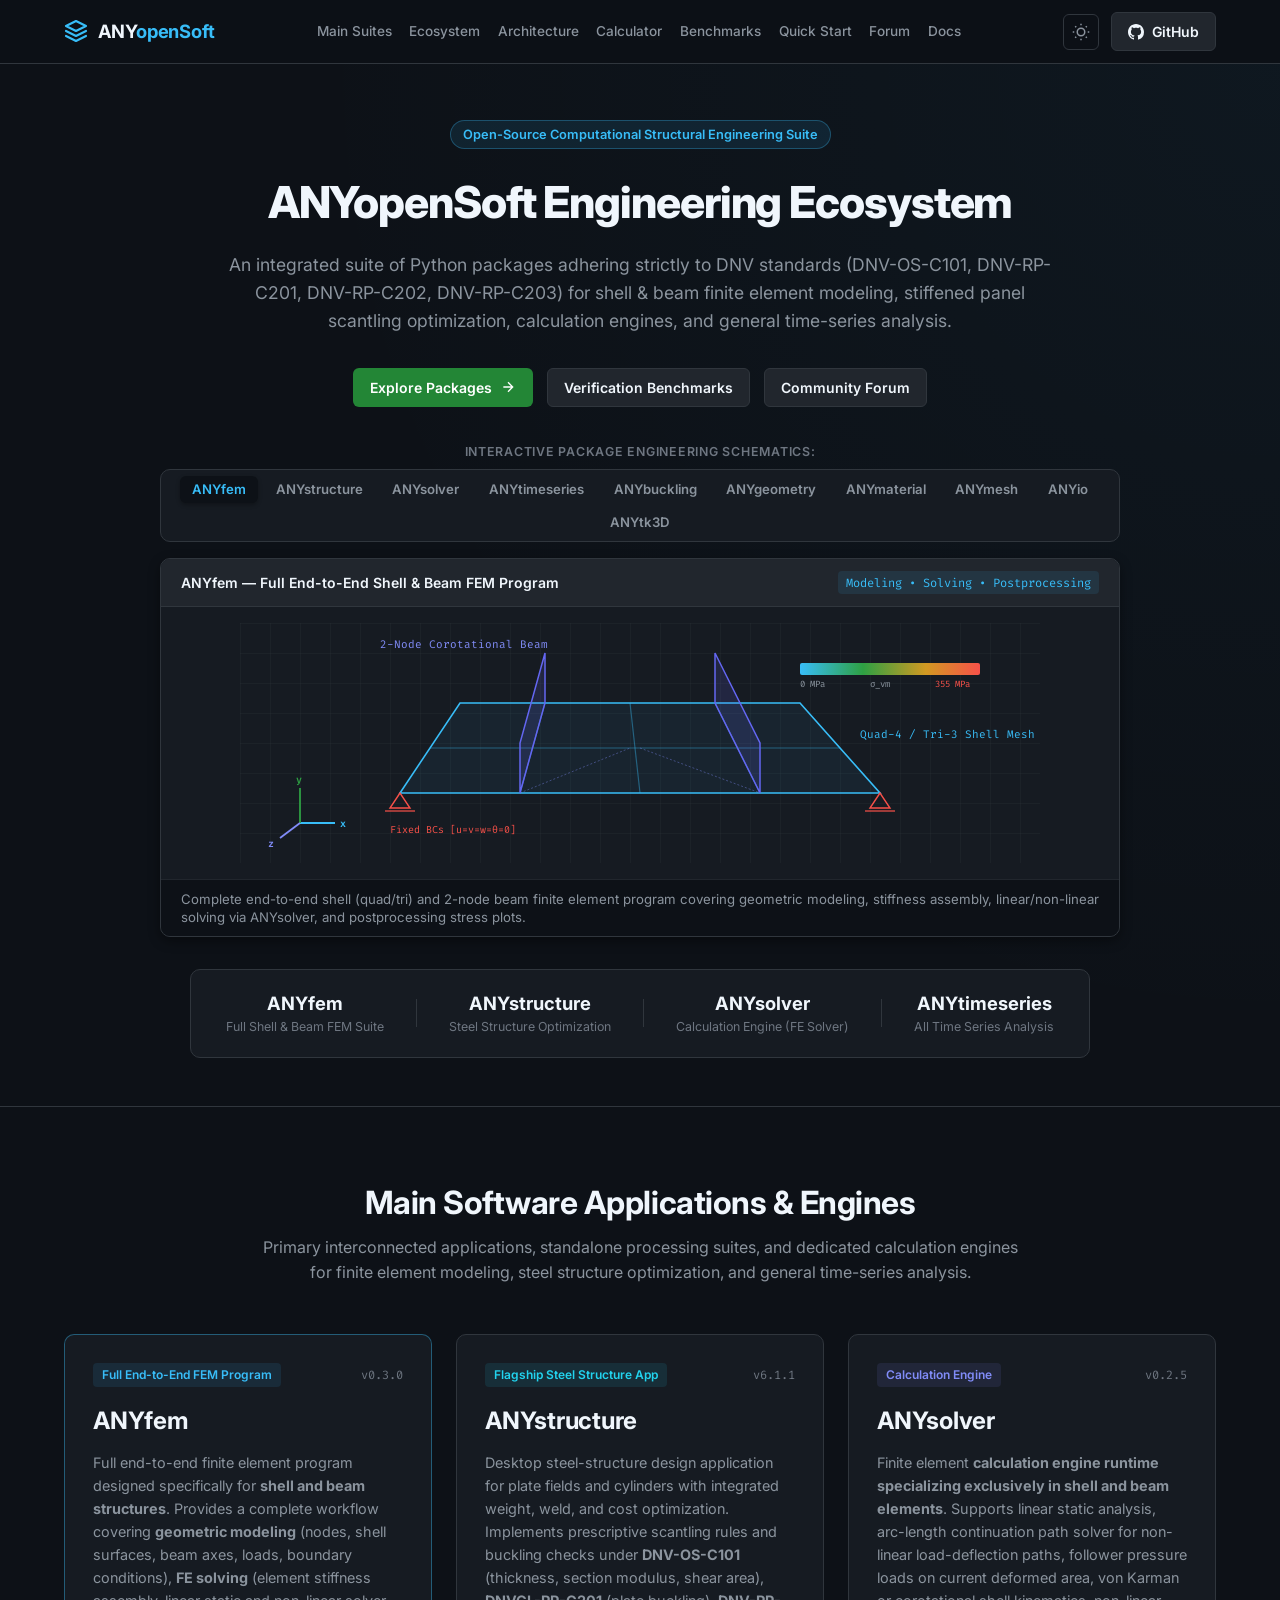
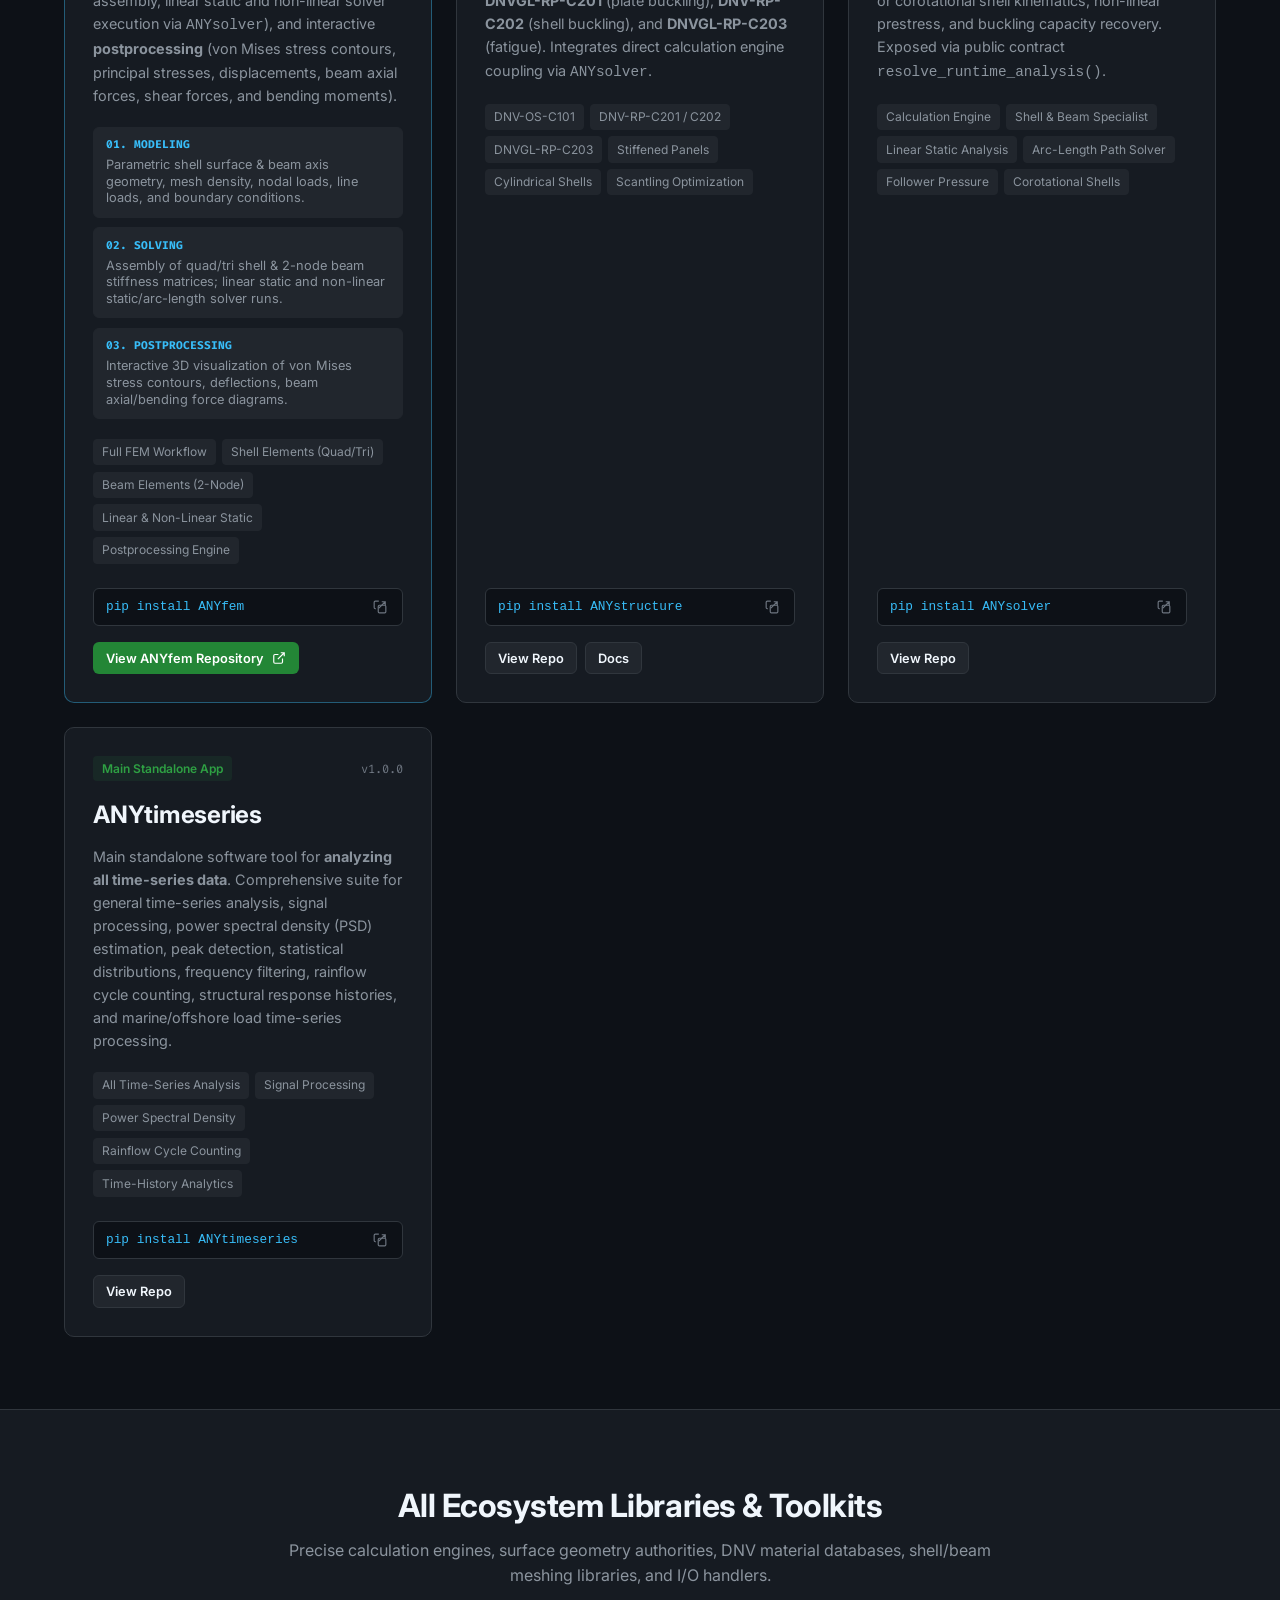
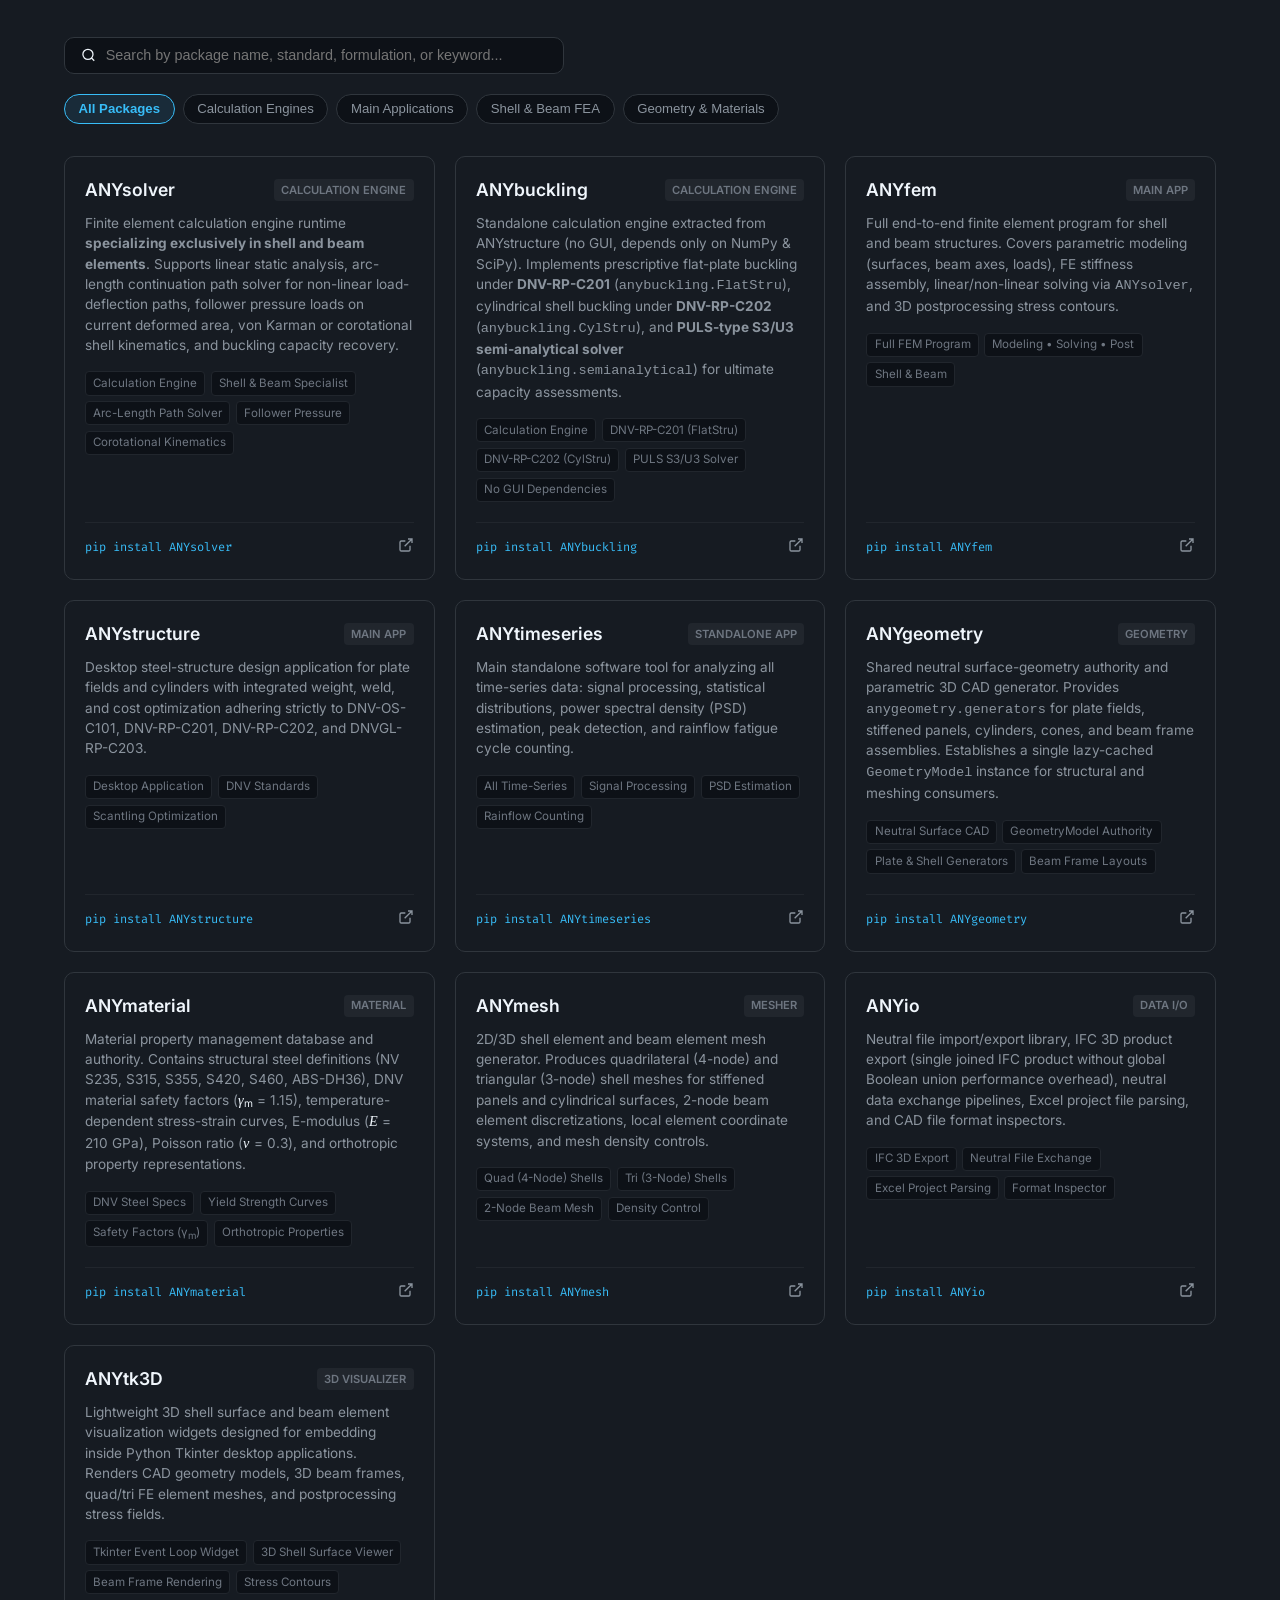
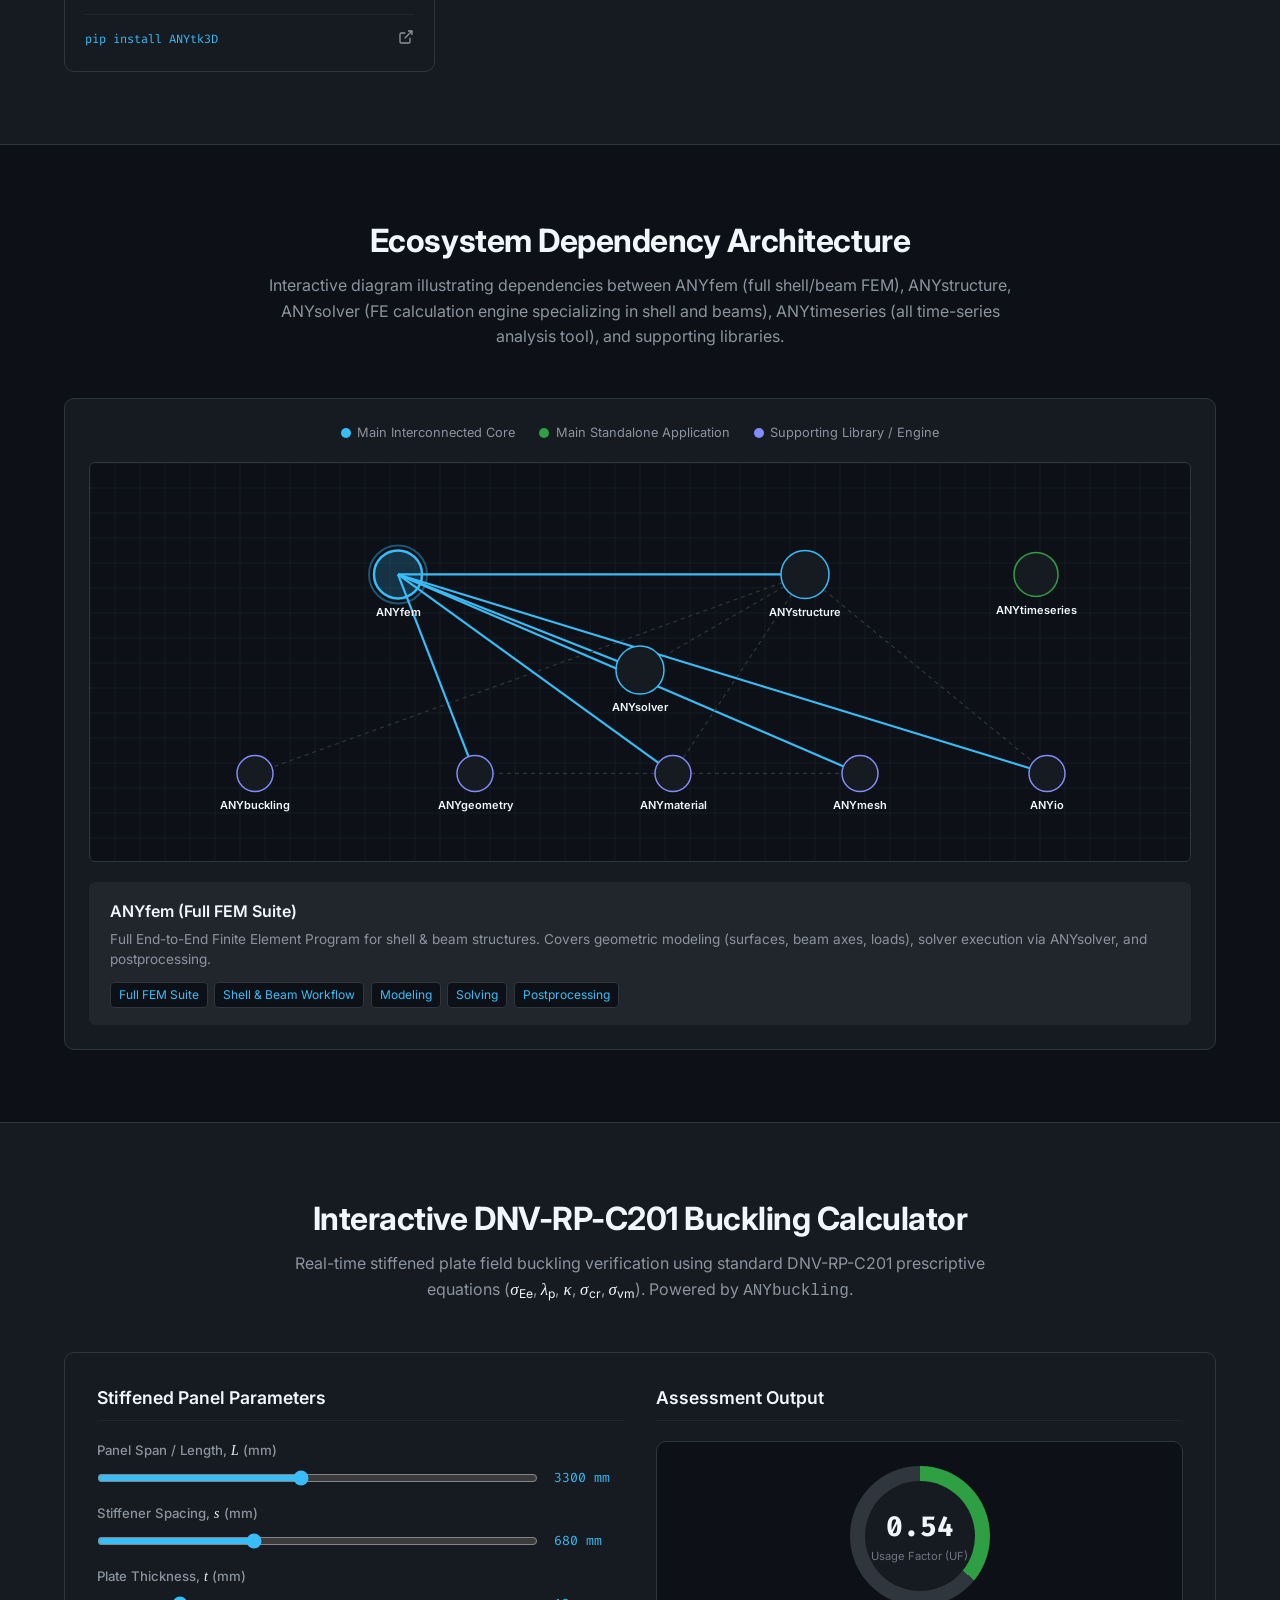
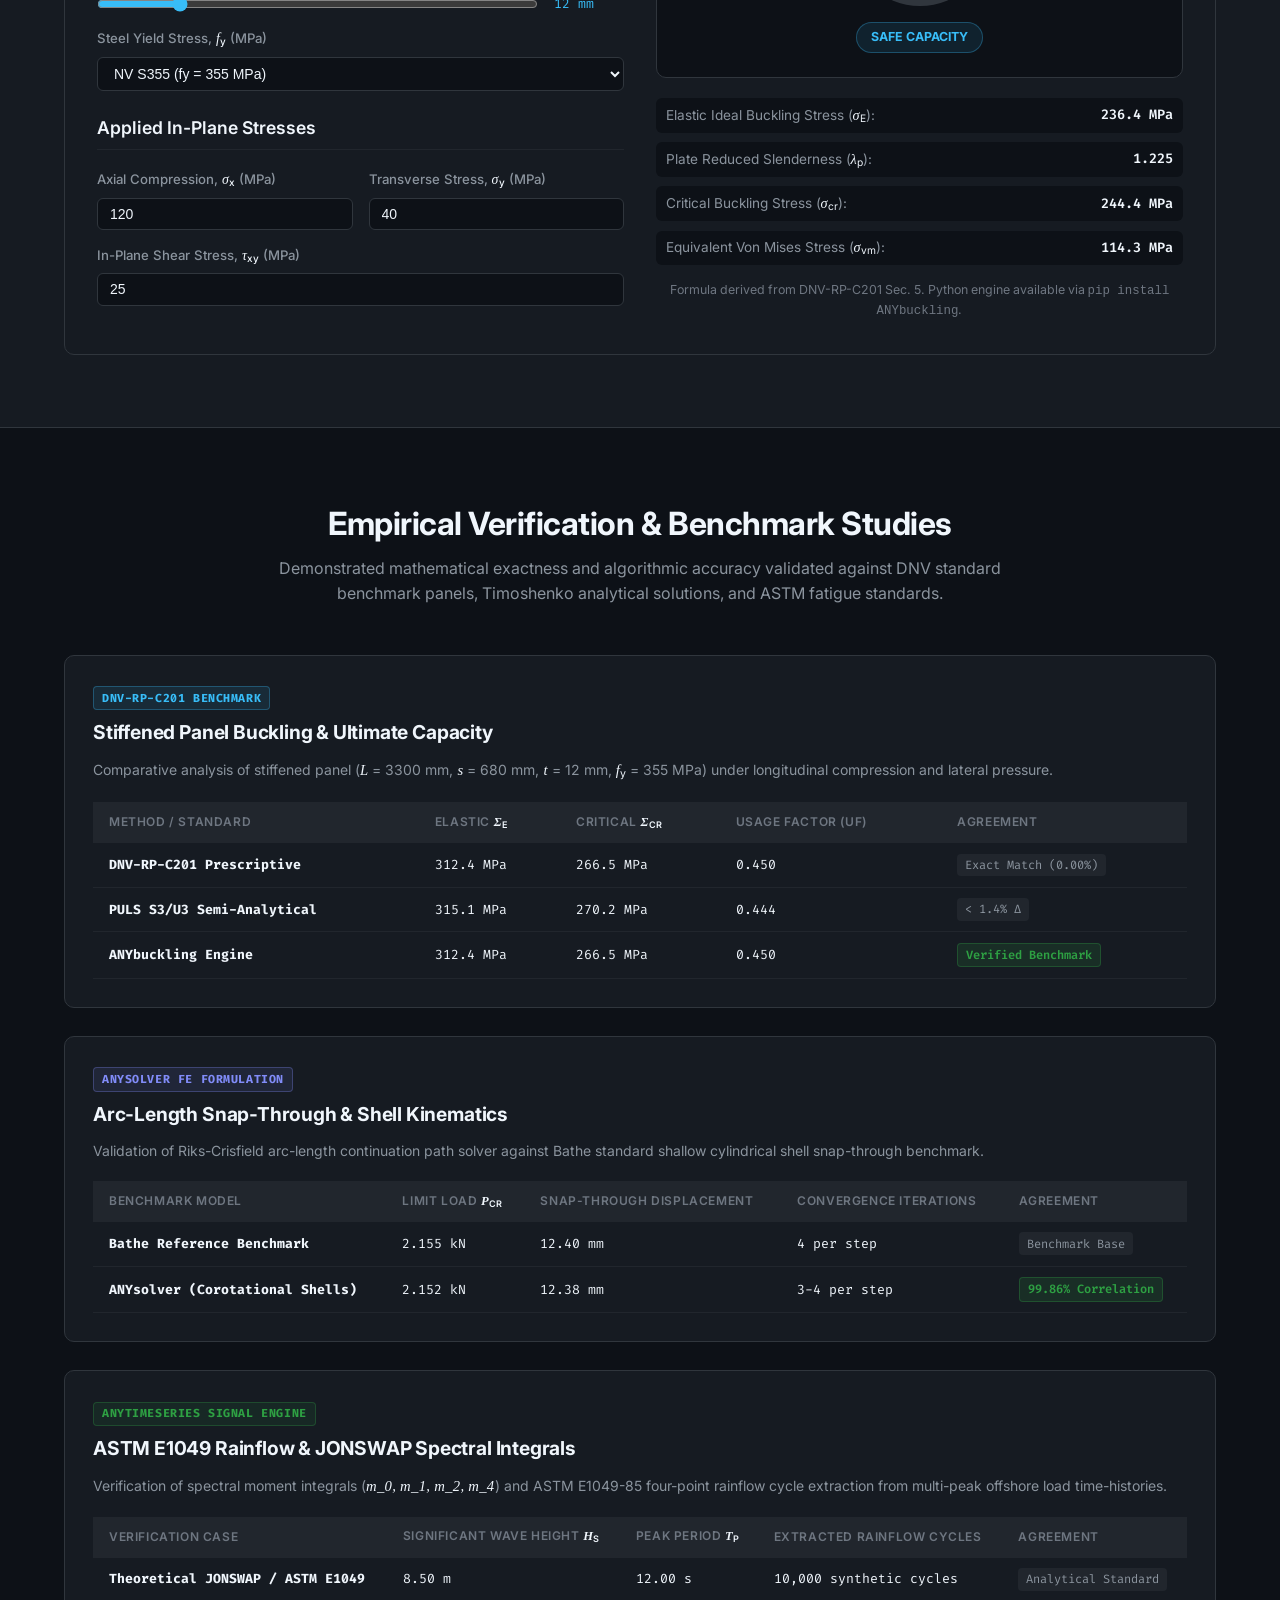
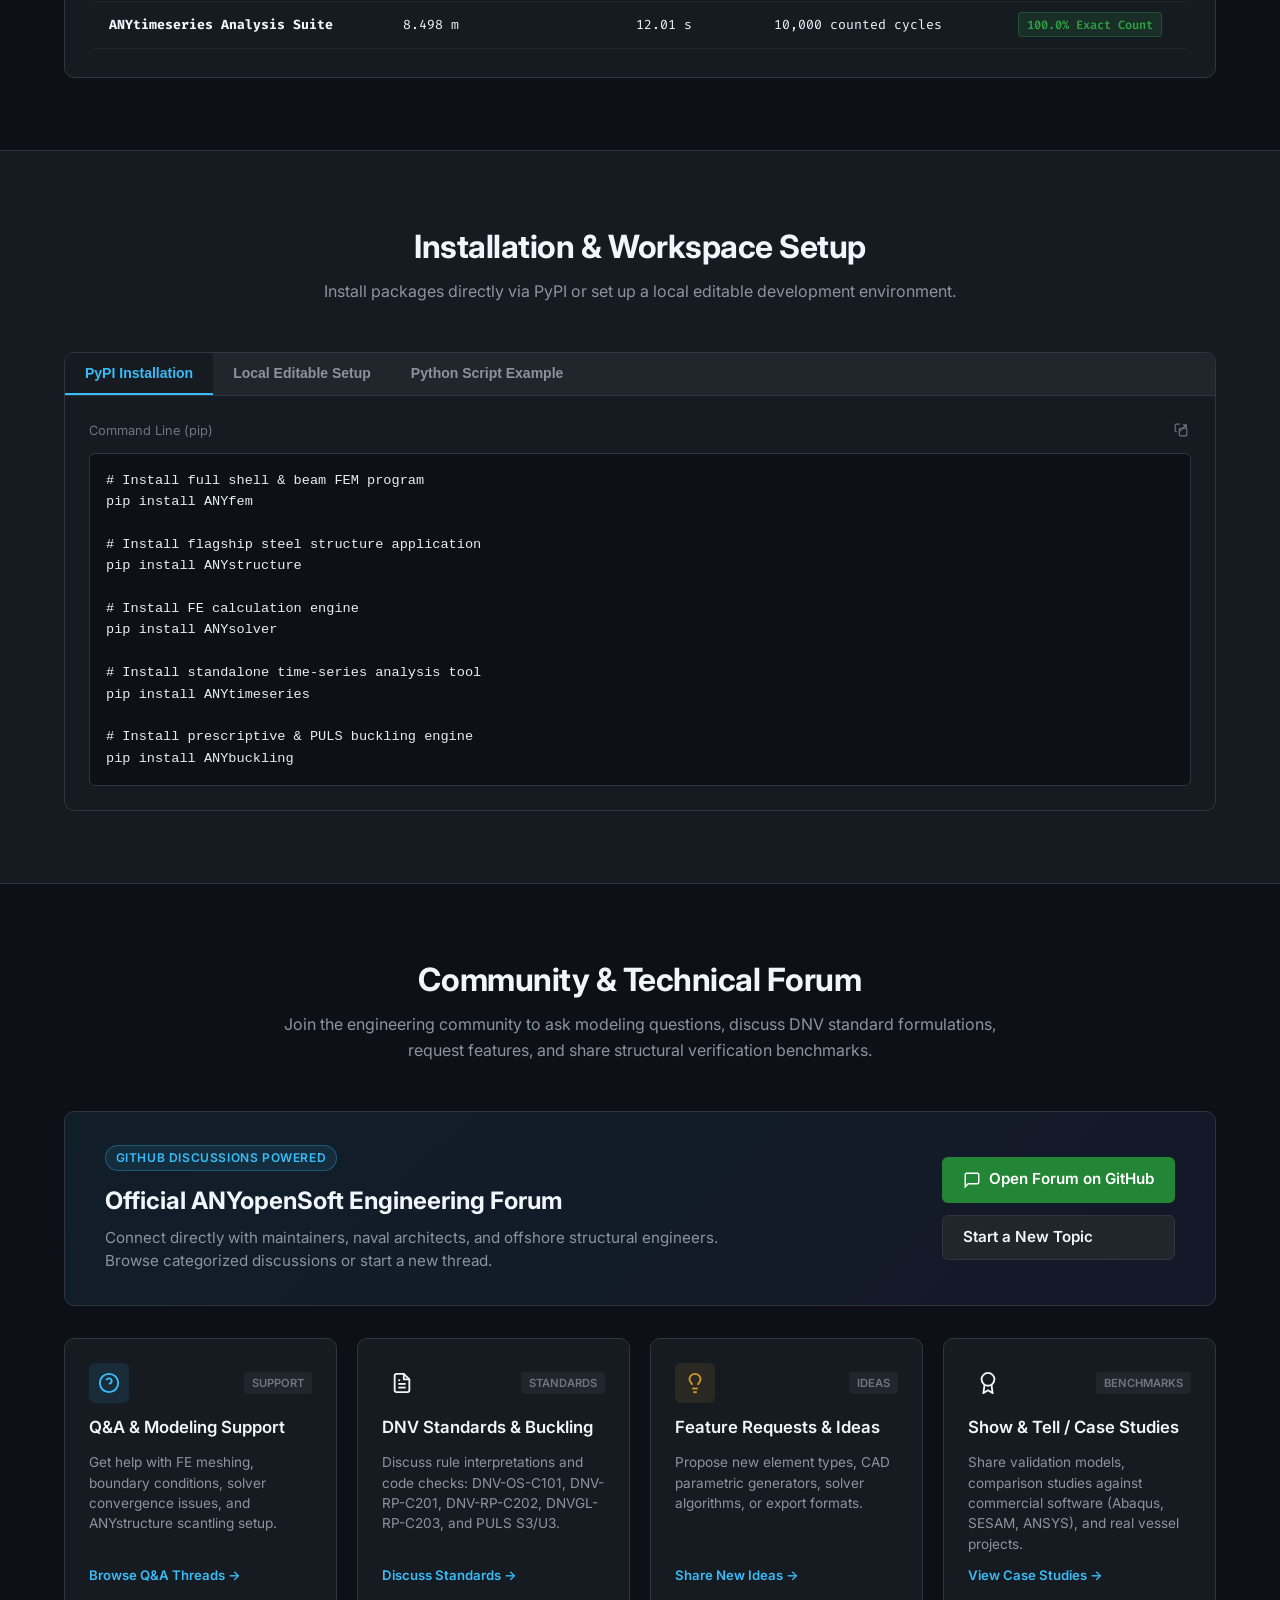
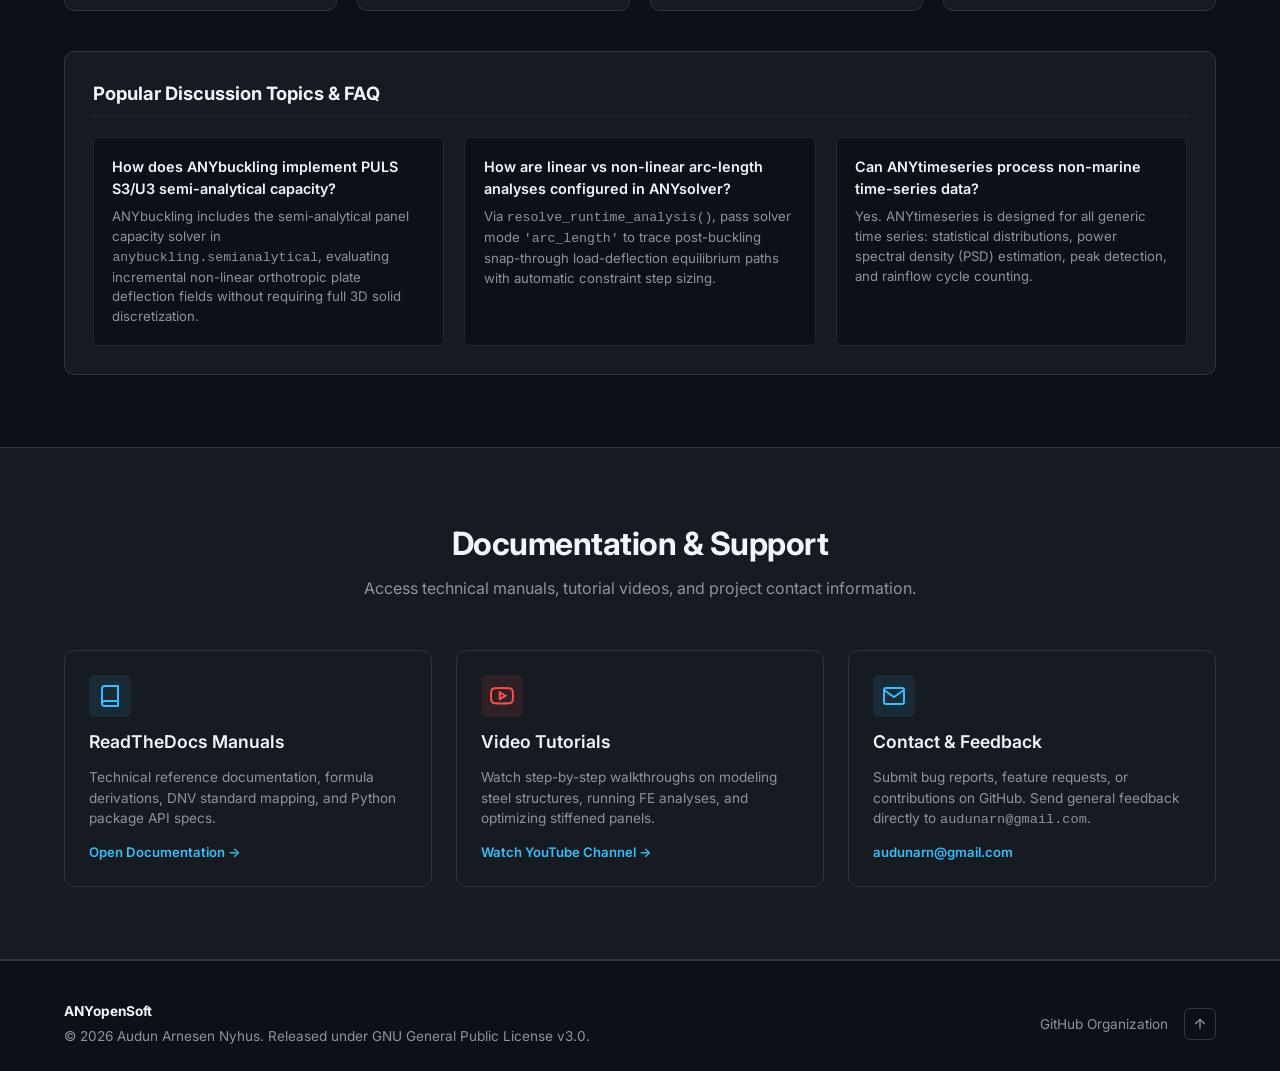
==== commit 5778e1ae: "Upgrade ANYopenSoft portal with precision engineering schematics, verification benchmarks, and forum" ====
--- a/index.html
+++ b/index.html
@@ -3,49 +3,28 @@
 <head>
   <meta charset="UTF-8">
   <meta name="viewport" content="width=device-width, initial-scale=1.0">
-  <title>ANYopenSoft | Open-Source Structural, FEA & Marine Engineering Suite</title>
-  <meta name="description" content="ANYopenSoft is an open-source engineering software ecosystem for structural analysis, finite element methods, DNV buckling calculations, geometry, and marine time-series.">
-  <meta name="keywords" content="ANYstructure, ANYfem, ANYsolver, ANYtimeseries, ANYbuckling, DNV buckling, structural engineering, FEA, finite element analysis, marine engineering, python engineering">
+  <title>ANYopenSoft | Open-Source Shell &amp; Beam Structural Engineering Suite</title>
+  <meta name="description" content="ANYopenSoft is an open-source suite of Python packages for shell &amp; beam structural engineering, FEA, DNV buckling calculations (RP-C201, RP-C202), and general time-series analysis.">
+  <meta name="keywords" content="ANYstructure, ANYfem, ANYsolver, ANYtimeseries, ANYbuckling, FE solver, calculation engine, shell solver, beam solver, DNV-RP-C201, DNV-RP-C202, structural engineering, python, forum, benchmarks">
   
   <!-- Google Fonts -->
   <link rel="preconnect" href="https://fonts.googleapis.com">
   <link rel="preconnect" href="https://fonts.gstatic.com" crossorigin>
-  <link href="https://fonts.googleapis.com/css2?family=Inter:wght@300;400;500;600;700&family=Outfit:wght@400;500;600;700;800&family=Fira+Code:wght@400;500&display=swap" rel="stylesheet">
+  <link href="https://fonts.googleapis.com/css2?family=Inter:wght@400;500;600;700&family=Fira+Code:wght@400;500;600&display=swap" rel="stylesheet">
   
   <!-- CSS Styles -->
   <link rel="stylesheet" href="./styles.css">
 </head>
 <body>
-  <!-- Ambient background glow elements -->
-  <div class="bg-glow bg-glow-1"></div>
-  <div class="bg-glow bg-glow-2"></div>
-  <div class="bg-grid-pattern"></div>
-
   <!-- Navigation Bar -->
   <header class="navbar" id="navbar">
     <div class="nav-container">
       <a href="#" class="nav-brand">
-        <div class="brand-logo">
-          <svg width="28" height="28" viewBox="0 0 32 32" fill="none" xmlns="http://www.w3.org/2000/svg">
-            <path d="M16 2L2 9L16 16L30 9L16 2Z" fill="url(#logo-grad-1)" />
-            <path d="M2 23L16 30L30 23" stroke="url(#logo-grad-2)" stroke-width="2.5" stroke-linecap="round" stroke-linejoin="round"/>
-            <path d="M2 16L16 23L30 16" stroke="url(#logo-grad-3)" stroke-width="2.5" stroke-linecap="round" stroke-linejoin="round"/>
-            <defs>
-              <linearGradient id="logo-grad-1" x1="2" y1="2" x2="30" y2="16" gradientUnits="userSpaceOnUse">
-                <stop stop-color="#06b6d4" />
-                <stop offset="1" stop-color="#3b82f6" />
-              </linearGradient>
-              <linearGradient id="logo-grad-2" x1="2" y1="23" x2="30" y2="30" gradientUnits="userSpaceOnUse">
-                <stop stop-color="#3b82f6" />
-                <stop offset="1" stop-color="#8b5cf6" />
-              </linearGradient>
-              <linearGradient id="logo-grad-3" x1="2" y1="16" x2="30" y2="23" gradientUnits="userSpaceOnUse">
-                <stop stop-color="#06b6d4" />
-                <stop offset="1" stop-color="#6366f1" />
-              </linearGradient>
-            </defs>
-          </svg>
-        </div>
+        <svg width="24" height="24" viewBox="0 0 24 24" fill="none" stroke="currentColor" stroke-width="2.2" stroke-linecap="round" stroke-linejoin="round" class="brand-icon">
+          <polygon points="12 2 2 7 12 12 22 7 12 2"/>
+          <polyline points="2 17 12 22 22 17"/>
+          <polyline points="2 12 12 17 22 12"/>
+        </svg>
         <span class="brand-name">ANY<span class="brand-highlight">openSoft</span></span>
       </a>
 
@@ -53,18 +32,20 @@
         <a href="#main-pillars" class="nav-link">Main Suites</a>
         <a href="#repositories" class="nav-link">Ecosystem</a>
         <a href="#architecture" class="nav-link">Architecture</a>
-        <a href="#calculator" class="nav-link">Live Calculator</a>
+        <a href="#calculator" class="nav-link">Calculator</a>
+        <a href="#benchmarks" class="nav-link">Benchmarks</a>
         <a href="#quickstart" class="nav-link">Quick Start</a>
-        <a href="#resources" class="nav-link">Resources</a>
+        <a href="#community" class="nav-link">Forum</a>
+        <a href="#resources" class="nav-link">Docs</a>
       </nav>
 
       <div class="nav-actions">
-        <button id="theme-toggle" class="btn-icon" aria-label="Toggle light/dark theme">
-          <svg class="sun-icon" width="20" height="20" viewBox="0 0 24 24" fill="none" stroke="currentColor" stroke-width="2"><circle cx="12" cy="12" r="5"/><path d="M12 1v2M12 21v2M4.22 4.22l1.42 1.42M18.36 18.36l1.42 1.42M1 12h2M21 12h2M4.22 19.78l1.42-1.42M18.36 5.64l1.42-1.42"/></svg>
-          <svg class="moon-icon" width="20" height="20" viewBox="0 0 24 24" fill="none" stroke="currentColor" stroke-width="2"><path d="M21 12.79A9 9 0 1 1 11.21 3 7 7 0 0 0 21 12.79z"/></svg>
+        <button id="theme-toggle" class="btn-icon" aria-label="Toggle light/dark theme" title="Toggle theme">
+          <svg class="sun-icon" width="18" height="18" viewBox="0 0 24 24" fill="none" stroke="currentColor" stroke-width="2"><circle cx="12" cy="12" r="5"/><path d="M12 1v2M12 21v2M4.22 4.22l1.42 1.42M18.36 18.36l1.42 1.42M1 12h2M21 12h2M4.22 19.78l1.42-1.42M18.36 5.64l1.42-1.42"/></svg>
+          <svg class="moon-icon" width="18" height="18" viewBox="0 0 24 24" fill="none" stroke="currentColor" stroke-width="2"><path d="M21 12.79A9 9 0 1 1 11.21 3 7 7 0 0 0 21 12.79z"/></svg>
         </button>
         <a href="https://github.com/audunarn" target="_blank" rel="noopener noreferrer" class="btn btn-secondary nav-github">
-          <svg width="18" height="18" viewBox="0 0 24 24" fill="currentColor"><path d="M12 0C5.37 0 0 5.37 0 12c0 5.31 3.435 9.795 8.205 11.385.6.105.825-.255.825-.57 0-.285-.015-1.23-.015-2.235-3.015.555-3.795-.735-4.035-1.41-.135-.345-.72-1.41-1.23-1.695-.42-.225-1.02-.78-.015-.795.945-.015 1.62.87 1.845 1.23 1.08 1.815 2.805 1.305 3.495.99.105-.78.42-1.305.765-1.605-2.67-.3-5.46-1.335-5.46-5.925 0-1.305.465-2.385 1.23-3.225-.12-.3-.54-1.53.12-3.18 0 0 1.005-.315 3.3 1.23.96-.27 1.98-.405 3-.405s2.04.135 3 .405c2.295-1.56 3.3-1.23 3.3-1.23.66 1.65.24 2.88.12 3.18.765.84 1.23 1.905 1.23 3.225 0 4.605-2.805 5.625-5.475 5.925.435.375.81 1.095.81 2.22 0 1.605-.015 2.895-.015 3.3 0 .315.225.69.825.57A12.02 12.02 0 0024 12c0-6.63-5.37-12-12-12z"/></svg>
+          <svg width="16" height="16" viewBox="0 0 24 24" fill="currentColor"><path d="M12 0C5.37 0 0 5.37 0 12c0 5.31 3.435 9.795 8.205 11.385.6.105.825-.255.825-.57 0-.285-.015-1.23-.015-2.235-3.015.555-3.795-.735-4.035-1.41-.135-.345-.72-1.41-1.23-1.695-.42-.225-1.02-.78-.015-.795.945-.015 1.62.87 1.845 1.23 1.08 1.815 2.805 1.305 3.495.99.105-.78.42-1.305.765-1.605-2.67-.3-5.46-1.335-5.46-5.925 0-1.305.465-2.385 1.23-3.225-.12-.3-.54-1.53.12-3.18 0 0 1.005-.315 3.3 1.23.96-.27 1.98-.405 3-.405s2.04.135 3 .405c2.295-1.56 3.3-1.23 3.3-1.23.66 1.65.24 2.88.12 3.18.765.84 1.23 1.905 1.23 3.225 0 4.605-2.805 5.625-5.475 5.925.435.375.81 1.095.81 2.22 0 1.605-.015 2.895-.015 3.3 0 .315.225.69.825.57A12.02 12.02 0 0024 12c0-6.63-5.37-12-12-12z"/></svg>
           <span>GitHub</span>
         </a>
       </div>
@@ -74,50 +55,86 @@
   <!-- Hero Section -->
   <section class="hero-section">
     <div class="container hero-container">
-      <div class="hero-badge">
-        <span class="badge-dot"></span>
-        <span>Open-Source Marine & Structural Engineering Suite</span>
-      </div>
-
-      <h1 class="hero-title">
-        Next-Generation Software Suite for <br>
-        <span class="gradient-text">Structures, FEA & Offshore Engineering</span>
-      </h1>
-
-      <p class="hero-subtitle">
-        ANYopenSoft unifies structural design desktop applications, finite element solvers, DNV-standard buckling calculation engines, and marine load time-series analysis into a modular Python ecosystem.
-      </p>
-
-      <div class="hero-buttons">
-        <a href="#main-pillars" class="btn btn-primary btn-lg">
-          <span>Explore Core Suite</span>
-          <svg width="20" height="20" viewBox="0 0 24 24" fill="none" stroke="currentColor" stroke-width="2"><path d="M5 12h14M12 5l7 7-7 7"/></svg>
-        </a>
-        <a href="#calculator" class="btn btn-glass btn-lg">
-          <span>Try DNV Buckling Demo</span>
-        </a>
-      </div>
-
-      <!-- Quick Metrics Bar -->
-      <div class="hero-stats">
-        <div class="stat-card">
-          <div class="stat-number">10+</div>
-          <div class="stat-label">Python Packages</div>
-        </div>
-        <div class="stat-divider"></div>
-        <div class="stat-card">
-          <div class="stat-number">DNV</div>
-          <div class="stat-label">RP-C201 / RP-C202 / OS-C101</div>
-        </div>
-        <div class="stat-divider"></div>
-        <div class="stat-card">
-          <div class="stat-number">FEA</div>
-          <div class="stat-label">Kinematics & Solvers</div>
-        </div>
-        <div class="stat-divider"></div>
-        <div class="stat-card">
-          <div class="stat-number">100%</div>
-          <div class="stat-label">Open Source (GPL-3.0)</div>
+      <div class="hero-content">
+        <div class="hero-badge">
+          <span>Open-Source Computational Structural Engineering Suite</span>
+        </div>
+
+        <h1 class="hero-title">
+          ANYopenSoft Engineering Ecosystem
+        </h1>
+
+        <p class="hero-subtitle">
+          An integrated suite of Python packages adhering strictly to DNV standards (DNV-OS-C101, DNV-RP-C201, DNV-RP-C202, DNV-RP-C203) for shell &amp; beam finite element modeling, stiffened panel scantling optimization, calculation engines, and general time-series analysis.
+        </p>
+
+        <div class="hero-buttons">
+          <a href="#main-pillars" class="btn btn-primary">
+            <span>Explore Packages</span>
+            <svg width="16" height="16" viewBox="0 0 24 24" fill="none" stroke="currentColor" stroke-width="2"><path d="M5 12h14M12 5l7 7-7 7"/></svg>
+          </a>
+          <a href="#benchmarks" class="btn btn-secondary">
+            <span>Verification Benchmarks</span>
+          </a>
+          <a href="#community" class="btn btn-secondary">
+            <span>Community Forum</span>
+          </a>
+        </div>
+
+        <!-- Upper Interactive Package Image Showcase Bar -->
+        <div class="hero-package-selector">
+          <span class="selector-label">Interactive Package Engineering Schematics:</span>
+          <div class="package-tabs">
+            <button class="pkg-tab active" data-pkg="anyfem">ANYfem</button>
+            <button class="pkg-tab" data-pkg="anystructure">ANYstructure</button>
+            <button class="pkg-tab" data-pkg="anysolver">ANYsolver</button>
+            <button class="pkg-tab" data-pkg="anytimeseries">ANYtimeseries</button>
+            <button class="pkg-tab" data-pkg="anybuckling">ANYbuckling</button>
+            <button class="pkg-tab" data-pkg="anygeometry">ANYgeometry</button>
+            <button class="pkg-tab" data-pkg="anymaterial">ANYmaterial</button>
+            <button class="pkg-tab" data-pkg="anymesh">ANYmesh</button>
+            <button class="pkg-tab" data-pkg="anyio">ANYio</button>
+            <button class="pkg-tab" data-pkg="anytk3d">ANYtk3D</button>
+          </div>
+        </div>
+
+        <!-- Technical Schematic Vector Viewport Frame -->
+        <div class="technical-schematic-card" id="hero-schematic-card">
+          <div class="schematic-header">
+            <span class="schematic-title" id="schematic-title">ANYfem — Full End-to-End Shell &amp; Beam FEM Program</span>
+            <span class="schematic-tag" id="schematic-tag">Modeling • Solving • Postprocessing</span>
+          </div>
+          
+          <div class="schematic-svg-container" id="schematic-viewport">
+            <!-- SVG graphics rendered dynamically by JS per active package -->
+          </div>
+
+          <div class="schematic-footer" id="schematic-footer-text">
+            <span>End-to-end shell (quad/tri) and 2-node beam finite element workflow covering modeling, linear/non-linear solving, and postprocessing stress plots.</span>
+          </div>
+        </div>
+
+        <!-- Metric Summary Bar -->
+        <div class="metrics-row">
+          <div class="metric-item">
+            <span class="metric-val">ANYfem</span>
+            <span class="metric-desc">Full Shell &amp; Beam FEM Suite</span>
+          </div>
+          <div class="metric-divider"></div>
+          <div class="metric-item">
+            <span class="metric-val">ANYstructure</span>
+            <span class="metric-desc">Steel Structure Optimization</span>
+          </div>
+          <div class="metric-divider"></div>
+          <div class="metric-item">
+            <span class="metric-val">ANYsolver</span>
+            <span class="metric-desc">Calculation Engine (FE Solver)</span>
+          </div>
+          <div class="metric-divider"></div>
+          <div class="metric-item">
+            <span class="metric-val">ANYtimeseries</span>
+            <span class="metric-desc">All Time Series Analysis</span>
+          </div>
         </div>
       </div>
     </div>
@@ -127,152 +144,159 @@
   <section class="section" id="main-pillars">
     <div class="container">
       <div class="section-header">
-        <div class="section-tag">Core Ecosystem Pillars</div>
-        <h2 class="section-title">Main Interconnected & Standalone Software</h2>
+        <h2 class="section-title">Main Software Applications &amp; Engines</h2>
         <p class="section-subtitle">
-          `ANYstructure`, `ANYfem`, and `ANYsolver` form the primary interconnected structural analysis stack, accompanied by `ANYtimeseries` for standalone offshore environmental load analysis.
+          Primary interconnected applications, standalone processing suites, and dedicated calculation engines for finite element modeling, steel structure optimization, and general time-series analysis.
         </p>
       </div>
 
       <div class="pillars-grid">
-        <!-- ANYstructure Card (Primary Application) -->
-        <div class="pillar-card featured-card">
-          <div class="card-glow"></div>
-          <div class="pillar-header">
-            <div class="pillar-badge badge-primary">Flagship Application</div>
+        <!-- ANYfem Card -->
+        <div class="pillar-card featured-card" data-pkg="anyfem">
+          <div class="pillar-top-bar">
+            <span class="tag-badge tag-blue">Full End-to-End FEM Program</span>
+            <span class="pillar-version">v0.3.0</span>
+          </div>
+          
+          <h3 class="pillar-title">ANYfem</h3>
+          <p class="pillar-desc">
+            Full end-to-end finite element program designed specifically for <strong>shell and beam structures</strong>. Provides a complete workflow covering <strong>geometric modeling</strong> (nodes, shell surfaces, beam axes, loads, boundary conditions), <strong>FE solving</strong> (element stiffness assembly, linear static and non-linear solver execution via <code>ANYsolver</code>), and interactive <strong>postprocessing</strong> (von Mises stress contours, principal stresses, displacements, beam axial forces, shear forces, and bending moments).
+          </p>
+
+          <div class="fem-steps-list">
+            <div class="step-box">
+              <span class="step-num">01. MODELING</span>
+              <span class="step-txt">Parametric shell surface &amp; beam axis geometry, mesh density, nodal loads, line loads, and boundary conditions.</span>
+            </div>
+            <div class="step-box">
+              <span class="step-num">02. SOLVING</span>
+              <span class="step-txt">Assembly of quad/tri shell &amp; 2-node beam stiffness matrices; linear static and non-linear static/arc-length solver runs.</span>
+            </div>
+            <div class="step-box">
+              <span class="step-num">03. POSTPROCESSING</span>
+              <span class="step-txt">Interactive 3D visualization of von Mises stress contours, deflections, beam axial/bending force diagrams.</span>
+            </div>
+          </div>
+
+          <div class="pillar-chips">
+            <span>Full FEM Workflow</span>
+            <span>Shell Elements (Quad/Tri)</span>
+            <span>Beam Elements (2-Node)</span>
+            <span>Linear &amp; Non-Linear Static</span>
+            <span>Postprocessing Engine</span>
+          </div>
+
+          <div class="code-box">
+            <code>pip install ANYfem</code>
+            <button class="copy-btn" data-copy="pip install ANYfem" title="Copy command">
+              <svg width="14" height="14" viewBox="0 0 24 24" fill="none" stroke="currentColor" stroke-width="2"><rect x="9" y="9" width="13" height="13" rx="2" ry="2"/><path d="M5 15H4a2 2 0 0 1-2-2V4a2 2 0 0 1 2-2h6M15 3h6v6M10 14L21 3"/></svg>
+            </button>
+          </div>
+
+          <div class="pillar-footer">
+            <a href="https://github.com/audunarn/ANYfem" target="_blank" rel="noopener noreferrer" class="btn btn-sm btn-primary">
+              <span>View ANYfem Repository</span>
+              <svg width="14" height="14" viewBox="0 0 24 24" fill="none" stroke="currentColor" stroke-width="2"><path d="M18 13v6a2 2 0 0 1-2 2H5a2 2 0 0 1-2-2V8a2 2 0 0 1 2-2h6M15 3h6v6M10 14L21 3"/></svg>
+            </a>
+          </div>
+        </div>
+
+        <!-- ANYstructure Card -->
+        <div class="pillar-card" data-pkg="anystructure">
+          <div class="pillar-top-bar">
+            <span class="tag-badge tag-cyan">Flagship Steel Structure App</span>
             <span class="pillar-version">v6.1.1</span>
           </div>
-          <div class="pillar-icon">
-            <svg width="36" height="36" viewBox="0 0 24 24" fill="none" stroke="currentColor" stroke-width="2"><path d="M3 21h18M5 21V7l7-4 7 4v14M9 21v-6h6v6M9 9h.01M15 9h.01M9 13h.01M15 13h.01"/></svg>
-          </div>
+
           <h3 class="pillar-title">ANYstructure</h3>
           <p class="pillar-desc">
-            Desktop steel-structure design application for plate fields and cylinders with integrated weight, weld, and cost optimization. Implements DNV-OS-C101, DNVGL-RP-C201, DNV-RP-C202, and full FE GUI solver coupling.
-          </p>
-
-          <div class="pillar-highlights">
-            <span class="chip">DNV Standards</span>
-            <span class="chip">Optimization</span>
-            <span class="chip">Tkinter GUI</span>
-            <span class="chip">3D CAD / IFC</span>
-            <span class="chip">FE Integration</span>
+            Desktop steel-structure design application for plate fields and cylinders with integrated weight, weld, and cost optimization. Implements prescriptive scantling rules and buckling checks under <strong>DNV-OS-C101</strong> (thickness, section modulus, shear area), <strong>DNVGL-RP-C201</strong> (plate buckling), <strong>DNV-RP-C202</strong> (shell buckling), and <strong>DNVGL-RP-C203</strong> (fatigue). Integrates direct calculation engine coupling via <code>ANYsolver</code>.
+          </p>
+
+          <div class="pillar-chips">
+            <span>DNV-OS-C101</span>
+            <span>DNV-RP-C201 / C202</span>
+            <span>DNVGL-RP-C203</span>
+            <span>Stiffened Panels</span>
+            <span>Cylindrical Shells</span>
+            <span>Scantling Optimization</span>
           </div>
 
           <div class="code-box">
             <code>pip install ANYstructure</code>
             <button class="copy-btn" data-copy="pip install ANYstructure" title="Copy command">
-              <svg width="16" height="16" viewBox="0 0 24 24" fill="none" stroke="currentColor" stroke-width="2"><rect x="9" y="9" width="13" height="13" rx="2" ry="2"/><path d="M5 15H4a2 2 0 0 1-2-2V4a2 2 0 0 1 2-2h9a2 2 0 0 1 2 2v1"/></svg>
+              <svg width="14" height="14" viewBox="0 0 24 24" fill="none" stroke="currentColor" stroke-width="2"><rect x="9" y="9" width="13" height="13" rx="2" ry="2"/><path d="M5 15H4a2 2 0 0 1-2-2V4a2 2 0 0 1 2-2h6M15 3h6v6M10 14L21 3"/></svg>
             </button>
           </div>
 
           <div class="pillar-footer">
-            <a href="https://github.com/audunarn/ANYstructure" target="_blank" rel="noopener noreferrer" class="btn btn-sm btn-primary">
-              <span>View Repository</span>
-              <svg width="14" height="14" viewBox="0 0 24 24" fill="none" stroke="currentColor" stroke-width="2"><path d="M18 13v6a2 2 0 0 1-2 2H5a2 2 0 0 1-2-2V8a2 2 0 0 1 2-2h6M15 3h6v6M10 14L21 3"/></svg>
-            </a>
-            <a href="https://anystructure.readthedocs.io/" target="_blank" rel="noopener noreferrer" class="btn btn-sm btn-glass">Docs</a>
-          </div>
-        </div>
-
-        <!-- ANYfem Card -->
-        <div class="pillar-card">
-          <div class="pillar-header">
-            <div class="pillar-badge badge-accent">FEA Core Framework</div>
-            <span class="pillar-version">v0.3.0</span>
-          </div>
-          <div class="pillar-icon icon-cyan">
-            <svg width="36" height="36" viewBox="0 0 24 24" fill="none" stroke="currentColor" stroke-width="2"><polygon points="12 2 2 7 12 12 22 7 12 2"/><polyline points="2 17 12 22 22 17"/><polyline points="2 12 12 17 22 12"/></svg>
-          </div>
-          <h3 class="pillar-title">ANYfem</h3>
-          <p class="pillar-desc">
-            Finite element method core engine providing structural element formulations, stiffness matrix assembly, boundary condition evaluation, and finite element data structures for ANYstructure.
-          </p>
-
-          <div class="pillar-highlights">
-            <span class="chip">Finite Elements</span>
-            <span class="chip">Stiffness Assembly</span>
-            <span class="chip">Plate & Beam Elements</span>
-          </div>
-
-          <div class="code-box">
-            <code>pip install ANYfem</code>
-            <button class="copy-btn" data-copy="pip install ANYfem" title="Copy command">
-              <svg width="16" height="16" viewBox="0 0 24 24" fill="none" stroke="currentColor" stroke-width="2"><rect x="9" y="9" width="13" height="13" rx="2" ry="2"/><path d="M5 15H4a2 2 0 0 1-2-2V4a2 2 0 0 1 2-2h9a2 2 0 0 1 2 2v1"/></svg>
-            </button>
-          </div>
-
-          <div class="pillar-footer">
-            <a href="https://github.com/audunarn/ANYfem" target="_blank" rel="noopener noreferrer" class="btn btn-sm btn-secondary">
-              <span>View Repository</span>
-            </a>
-          </div>
-        </div>
-
-        <!-- ANYsolver Card -->
-        <div class="pillar-card">
-          <div class="pillar-header">
-            <div class="pillar-badge badge-purple">FE Solver Runtime</div>
+            <a href="https://github.com/audunarn/ANYstructure" target="_blank" rel="noopener noreferrer" class="btn btn-sm btn-secondary">View Repo</a>
+            <a href="https://anystructure.readthedocs.io/" target="_blank" rel="noopener noreferrer" class="btn btn-sm btn-secondary">Docs</a>
+          </div>
+        </div>
+
+        <!-- ANYsolver Card (Calculation Engine) -->
+        <div class="pillar-card" data-pkg="anysolver">
+          <div class="pillar-top-bar">
+            <span class="tag-badge tag-purple">Calculation Engine</span>
             <span class="pillar-version">v0.2.5</span>
           </div>
-          <div class="pillar-icon icon-purple">
-            <svg width="36" height="36" viewBox="0 0 24 24" fill="none" stroke="currentColor" stroke-width="2"><path d="M12 22s8-4 8-10V5l-8-3-8 3v7c0 6 8 10 8 10z"/></svg>
-          </div>
+
           <h3 class="pillar-title">ANYsolver</h3>
           <p class="pillar-desc">
-            Finite element solver runtime. Supports linear static, arc-length, non-linear follower pressure, von Karman / corotational kinematics, and non-linear prestress and buckling recovery.
-          </p>
-
-          <div class="pillar-highlights">
-            <span class="chip">Arc-Length Analysis</span>
-            <span class="chip">Follower Pressure</span>
-            <span class="chip">Kinematics</span>
+            Finite element <strong>calculation engine runtime specializing exclusively in shell and beam elements</strong>. Supports linear static analysis, arc-length continuation path solver for non-linear load-deflection paths, follower pressure loads on current deformed area, von Karman or corotational shell kinematics, non-linear prestress, and buckling capacity recovery. Exposed via public contract <code>resolve_runtime_analysis()</code>.
+          </p>
+
+          <div class="pillar-chips">
+            <span>Calculation Engine</span>
+            <span>Shell &amp; Beam Specialist</span>
+            <span>Linear Static Analysis</span>
+            <span>Arc-Length Path Solver</span>
+            <span>Follower Pressure</span>
+            <span>Corotational Shells</span>
           </div>
 
           <div class="code-box">
             <code>pip install ANYsolver</code>
             <button class="copy-btn" data-copy="pip install ANYsolver" title="Copy command">
-              <svg width="16" height="16" viewBox="0 0 24 24" fill="none" stroke="currentColor" stroke-width="2"><rect x="9" y="9" width="13" height="13" rx="2" ry="2"/><path d="M5 15H4a2 2 0 0 1-2-2V4a2 2 0 0 1 2-2h9a2 2 0 0 1 2 2v1"/></svg>
+              <svg width="14" height="14" viewBox="0 0 24 24" fill="none" stroke="currentColor" stroke-width="2"><rect x="9" y="9" width="13" height="13" rx="2" ry="2"/><path d="M5 15H4a2 2 0 0 1-2-2V4a2 2 0 0 1 2-2h6M15 3h6v6M10 14L21 3"/></svg>
             </button>
           </div>
 
           <div class="pillar-footer">
-            <a href="https://github.com/audunarn/ANYsolver" target="_blank" rel="noopener noreferrer" class="btn btn-sm btn-secondary">
-              <span>View Repository</span>
-            </a>
-          </div>
-        </div>
-
-        <!-- ANYtimeseries Card (Main Standalone) -->
-        <div class="pillar-card standalone-card">
-          <div class="pillar-header">
-            <div class="pillar-badge badge-green">Main Standalone App</div>
+            <a href="https://github.com/audunarn/ANYsolver" target="_blank" rel="noopener noreferrer" class="btn btn-sm btn-secondary">View Repo</a>
+          </div>
+        </div>
+
+        <!-- ANYtimeseries Card -->
+        <div class="pillar-card standalone-card" data-pkg="anytimeseries">
+          <div class="pillar-top-bar">
+            <span class="tag-badge tag-green">Main Standalone App</span>
             <span class="pillar-version">v1.0.0</span>
           </div>
-          <div class="pillar-icon icon-emerald">
-            <svg width="36" height="36" viewBox="0 0 24 24" fill="none" stroke="currentColor" stroke-width="2"><path d="M3 3v18h18"/><path d="M18.7 8l-5.1 5.2-2.8-2.7L7 14.3"/></svg>
-          </div>
+
           <h3 class="pillar-title">ANYtimeseries</h3>
           <p class="pillar-desc">
-            Standalone processing suite for marine and offshore environmental time-series data. Analyzes wave, wind, and hydrodynamic load histories, structural response time-series, and fatigue loading.
-          </p>
-
-          <div class="pillar-highlights">
-            <span class="chip">Marine Hydrodynamics</span>
-            <span class="chip">Wave & Wind Loads</span>
-            <span class="chip">Time-Series Processing</span>
+            Main standalone software tool for <strong>analyzing all time-series data</strong>. Comprehensive suite for general time-series analysis, signal processing, power spectral density (PSD) estimation, peak detection, statistical distributions, frequency filtering, rainflow cycle counting, structural response histories, and marine/offshore load time-series processing.
+          </p>
+
+          <div class="pillar-chips">
+            <span>All Time-Series Analysis</span>
+            <span>Signal Processing</span>
+            <span>Power Spectral Density</span>
+            <span>Rainflow Cycle Counting</span>
+            <span>Time-History Analytics</span>
           </div>
 
           <div class="code-box">
             <code>pip install ANYtimeseries</code>
             <button class="copy-btn" data-copy="pip install ANYtimeseries" title="Copy command">
-              <svg width="16" height="16" viewBox="0 0 24 24" fill="none" stroke="currentColor" stroke-width="2"><rect x="9" y="9" width="13" height="13" rx="2" ry="2"/><path d="M5 15H4a2 2 0 0 1-2-2V4a2 2 0 0 1 2-2h9a2 2 0 0 1 2 2v1"/></svg>
+              <svg width="14" height="14" viewBox="0 0 24 24" fill="none" stroke="currentColor" stroke-width="2"><rect x="9" y="9" width="13" height="13" rx="2" ry="2"/><path d="M5 15H4a2 2 0 0 1-2-2V4a2 2 0 0 1 2-2h6M15 3h6v6M10 14L21 3"/></svg>
             </button>
           </div>
 
           <div class="pillar-footer">
-            <a href="https://github.com/audunarn/ANYtimeseries" target="_blank" rel="noopener noreferrer" class="btn btn-sm btn-secondary">
-              <span>View Repository</span>
-            </a>
+            <a href="https://github.com/audunarn/ANYtimeseries" target="_blank" rel="noopener noreferrer" class="btn btn-sm btn-secondary">View Repo</a>
           </div>
         </div>
       </div>
@@ -280,163 +304,259 @@
   </section>
 
   <!-- Complete Ecosystem Repositories Grid -->
-  <section class="section section-darker" id="repositories">
+  <section class="section section-alt" id="repositories">
     <div class="container">
       <div class="section-header">
-        <div class="section-tag">Complete Ecosystem</div>
-        <h2 class="section-title">All ANYopenSoft Modules & Libraries</h2>
+        <h2 class="section-title">All Ecosystem Libraries &amp; Toolkits</h2>
         <p class="section-subtitle">
-          Modular Python calculation engines, geometry authorities, material databases, and meshing toolkits.
+          Precise calculation engines, surface geometry authorities, DNV material databases, shell/beam meshing libraries, and I/O handlers.
         </p>
       </div>
 
       <!-- Controls: Search & Category Filters -->
       <div class="repo-controls">
         <div class="search-box">
-          <svg width="18" height="18" viewBox="0 0 24 24" fill="none" stroke="currentColor" stroke-width="2"><circle cx="11" cy="11" r="8"/><path d="M21 21l-4.35-4.35"/></svg>
-          <input type="text" id="repo-search" placeholder="Search repositories by name, standard, or keyword...">
+          <svg width="16" height="16" viewBox="0 0 24 24" fill="none" stroke="currentColor" stroke-width="2"><circle cx="11" cy="11" r="8"/><path d="M21 21l-4.35-4.35"/></svg>
+          <input type="text" id="repo-search" placeholder="Search by package name, standard, formulation, or keyword...">
         </div>
 
         <div class="filter-tabs">
-          <button class="filter-tab active" data-filter="all">All Repositories</button>
+          <button class="filter-tab active" data-filter="all">All Packages</button>
+          <button class="filter-tab" data-filter="engine">Calculation Engines</button>
           <button class="filter-tab" data-filter="core">Main Applications</button>
-          <button class="filter-tab" data-filter="engine">Calculation Engines</button>
-          <button class="filter-tab" data-filter="fea">FEA & Mesh</button>
-          <button class="filter-tab" data-filter="data">Geometry & Materials</button>
+          <button class="filter-tab" data-filter="fea">Shell &amp; Beam FEA</button>
+          <button class="filter-tab" data-filter="data">Geometry &amp; Materials</button>
         </div>
       </div>
 
       <!-- Repository Grid -->
       <div class="repo-grid" id="repo-grid">
-        <!-- ANYbuckling -->
-        <div class="repo-card" data-category="engine" data-keywords="buckling dnv rp c201 rp c202 puls semianalytical panel shell">
+        <!-- ANYsolver (Calculation Engine) -->
+        <div class="repo-card" data-pkg="anysolver" data-category="engine" data-keywords="solver fea calculation engine shell beam static arclength non-linear follower pressure matrix stiffness anysolver">
+          <div class="repo-top">
+            <h4 class="repo-title">ANYsolver</h4>
+            <span class="repo-tag">Calculation Engine</span>
+          </div>
+          <p class="repo-desc">
+            Finite element calculation engine runtime <strong>specializing exclusively in shell and beam elements</strong>. Supports linear static analysis, arc-length continuation path solver for non-linear load-deflection paths, follower pressure loads on current deformed area, von Karman or corotational shell kinematics, and buckling capacity recovery.
+          </p>
+          <div class="repo-chips">
+            <span>Calculation Engine</span>
+            <span>Shell &amp; Beam Specialist</span>
+            <span>Arc-Length Path Solver</span>
+            <span>Follower Pressure</span>
+            <span>Corotational Kinematics</span>
+          </div>
+          <div class="repo-footer">
+            <code>pip install ANYsolver</code>
+            <a href="https://github.com/audunarn/ANYsolver" target="_blank" rel="noopener noreferrer" class="link-icon">
+              <svg width="16" height="16" viewBox="0 0 24 24" fill="none" stroke="currentColor" stroke-width="2"><path d="M18 13v6a2 2 0 0 1-2 2H5a2 2 0 0 1-2-2V8a2 2 0 0 1 2-2h6M15 3h6v6M10 14L21 3"/></svg>
+            </a>
+          </div>
+        </div>
+
+        <!-- ANYbuckling (Calculation Engine) -->
+        <div class="repo-card" data-pkg="anybuckling" data-category="engine" data-keywords="buckling dnv rp c201 rp c202 puls semianalytical calculation engine panel shell stiffener flatstru cylstru anybuckling">
           <div class="repo-top">
             <h4 class="repo-title">ANYbuckling</h4>
-            <span class="repo-tag tag-engine">Engine</span>
+            <span class="repo-tag">Calculation Engine</span>
           </div>
           <p class="repo-desc">
-            Standalone calculation engine for prescriptive (DNV-RP-C201, DNV-RP-C202) and semi-analytical (PULS S3/U3) buckling capacity of stiffened panels and cylindrical shells.
+            Standalone calculation engine extracted from ANYstructure (no GUI, depends only on NumPy &amp; SciPy). Implements prescriptive flat-plate buckling under <strong>DNV-RP-C201</strong> (<code>anybuckling.FlatStru</code>), cylindrical shell buckling under <strong>DNV-RP-C202</strong> (<code>anybuckling.CylStru</code>), and <strong>PULS-type S3/U3 semi-analytical solver</strong> (<code>anybuckling.semianalytical</code>) for ultimate capacity assessments.
           </p>
           <div class="repo-chips">
-            <span>DNV-RP-C201</span>
-            <span>DNV-RP-C202</span>
-            <span>PULS S3/U3</span>
-            <span>No-GUI</span>
+            <span>Calculation Engine</span>
+            <span>DNV-RP-C201 (FlatStru)</span>
+            <span>DNV-RP-C202 (CylStru)</span>
+            <span>PULS S3/U3 Solver</span>
+            <span>No GUI Dependencies</span>
           </div>
           <div class="repo-footer">
             <code>pip install ANYbuckling</code>
             <a href="https://github.com/audunarn/ANYbuckling" target="_blank" rel="noopener noreferrer" class="link-icon">
-              <svg width="18" height="18" viewBox="0 0 24 24" fill="none" stroke="currentColor" stroke-width="2"><path d="M18 13v6a2 2 0 0 1-2 2H5a2 2 0 0 1-2-2V8a2 2 0 0 1 2-2h6M15 3h6v6M10 14L21 3"/></svg>
+              <svg width="16" height="16" viewBox="0 0 24 24" fill="none" stroke="currentColor" stroke-width="2"><path d="M18 13v6a2 2 0 0 1-2 2H5a2 2 0 0 1-2-2V8a2 2 0 0 1 2-2h6M15 3h6v6M10 14L21 3"/></svg>
             </a>
           </div>
         </div>
 
+        <!-- ANYfem (Main Application) -->
+        <div class="repo-card" data-pkg="anyfem" data-category="core" data-keywords="fem anyfem fea shell beam modeling solving postprocessing finite element program">
+          <div class="repo-top">
+            <h4 class="repo-title">ANYfem</h4>
+            <span class="repo-tag">Main App</span>
+          </div>
+          <p class="repo-desc">
+            Full end-to-end finite element program for shell and beam structures. Covers parametric modeling (surfaces, beam axes, loads), FE stiffness assembly, linear/non-linear solving via <code>ANYsolver</code>, and 3D postprocessing stress contours.
+          </p>
+          <div class="repo-chips">
+            <span>Full FEM Program</span>
+            <span>Modeling • Solving • Post</span>
+            <span>Shell &amp; Beam</span>
+          </div>
+          <div class="repo-footer">
+            <code>pip install ANYfem</code>
+            <a href="https://github.com/audunarn/ANYfem" target="_blank" rel="noopener noreferrer" class="link-icon">
+              <svg width="16" height="16" viewBox="0 0 24 24" fill="none" stroke="currentColor" stroke-width="2"><path d="M18 13v6a2 2 0 0 1-2 2H5a2 2 0 0 1-2-2V8a2 2 0 0 1 2-2h6M15 3h6v6M10 14L21 3"/></svg>
+            </a>
+          </div>
+        </div>
+
+        <!-- ANYstructure (Main Application) -->
+        <div class="repo-card" data-pkg="anystructure" data-category="core" data-keywords="anystructure desktop steel structure scantling optimization dnv os c101 rp c201 rp c202 fatigue">
+          <div class="repo-top">
+            <h4 class="repo-title">ANYstructure</h4>
+            <span class="repo-tag">Main App</span>
+          </div>
+          <p class="repo-desc">
+            Desktop steel-structure design application for plate fields and cylinders with integrated weight, weld, and cost optimization adhering strictly to DNV-OS-C101, DNV-RP-C201, DNV-RP-C202, and DNVGL-RP-C203.
+          </p>
+          <div class="repo-chips">
+            <span>Desktop Application</span>
+            <span>DNV Standards</span>
+            <span>Scantling Optimization</span>
+          </div>
+          <div class="repo-footer">
+            <code>pip install ANYstructure</code>
+            <a href="https://github.com/audunarn/ANYstructure" target="_blank" rel="noopener noreferrer" class="link-icon">
+              <svg width="16" height="16" viewBox="0 0 24 24" fill="none" stroke="currentColor" stroke-width="2"><path d="M18 13v6a2 2 0 0 1-2 2H5a2 2 0 0 1-2-2V8a2 2 0 0 1 2-2h6M15 3h6v6M10 14L21 3"/></svg>
+            </a>
+          </div>
+        </div>
+
+        <!-- ANYtimeseries (Standalone Application) -->
+        <div class="repo-card" data-pkg="anytimeseries" data-category="core" data-keywords="anytimeseries time series signal processing psd power spectral density rainflow fatigue spectrum wave wind">
+          <div class="repo-top">
+            <h4 class="repo-title">ANYtimeseries</h4>
+            <span class="repo-tag">Standalone App</span>
+          </div>
+          <p class="repo-desc">
+            Main standalone software tool for analyzing all time-series data: signal processing, statistical distributions, power spectral density (PSD) estimation, peak detection, and rainflow fatigue cycle counting.
+          </p>
+          <div class="repo-chips">
+            <span>All Time-Series</span>
+            <span>Signal Processing</span>
+            <span>PSD Estimation</span>
+            <span>Rainflow Counting</span>
+          </div>
+          <div class="repo-footer">
+            <code>pip install ANYtimeseries</code>
+            <a href="https://github.com/audunarn/ANYtimeseries" target="_blank" rel="noopener noreferrer" class="link-icon">
+              <svg width="16" height="16" viewBox="0 0 24 24" fill="none" stroke="currentColor" stroke-width="2"><path d="M18 13v6a2 2 0 0 1-2 2H5a2 2 0 0 1-2-2V8a2 2 0 0 1 2-2h6M15 3h6v6M10 14L21 3"/></svg>
+            </a>
+          </div>
+        </div>
+
         <!-- ANYgeometry -->
-        <div class="repo-card" data-category="data" data-keywords="geometry cad neutral surface Generators parametric 3d">
+        <div class="repo-card" data-pkg="anygeometry" data-category="data" data-keywords="geometry cad neutral surface parametric shell beam generators geometrymodel">
           <div class="repo-top">
             <h4 class="repo-title">ANYgeometry</h4>
-            <span class="repo-tag tag-data">Geometry</span>
+            <span class="repo-tag">Geometry</span>
           </div>
           <p class="repo-desc">
-            Shared neutral surface-geometry authority and parametric 3D CAD generator for plate fields, stiffened panels, cylinders, cones, and structural assemblies.
+            Shared neutral surface-geometry authority and parametric 3D CAD generator. Provides <code>anygeometry.generators</code> for plate fields, stiffened panels, cylinders, cones, and beam frame assemblies. Establishes a single lazy-cached <code>GeometryModel</code> instance for structural and meshing consumers.
           </p>
           <div class="repo-chips">
-            <span>Neutral Cad</span>
-            <span>Parametric</span>
-            <span>Geometry Model</span>
+            <span>Neutral Surface CAD</span>
+            <span>GeometryModel Authority</span>
+            <span>Plate &amp; Shell Generators</span>
+            <span>Beam Frame Layouts</span>
           </div>
           <div class="repo-footer">
             <code>pip install ANYgeometry</code>
             <a href="https://github.com/audunarn/ANYgeometry" target="_blank" rel="noopener noreferrer" class="link-icon">
-              <svg width="18" height="18" viewBox="0 0 24 24" fill="none" stroke="currentColor" stroke-width="2"><path d="M18 13v6a2 2 0 0 1-2 2H5a2 2 0 0 1-2-2V8a2 2 0 0 1 2-2h6M15 3h6v6M10 14L21 3"/></svg>
+              <svg width="16" height="16" viewBox="0 0 24 24" fill="none" stroke="currentColor" stroke-width="2"><path d="M18 13v6a2 2 0 0 1-2 2H5a2 2 0 0 1-2-2V8a2 2 0 0 1 2-2h6M15 3h6v6M10 14L21 3"/></svg>
             </a>
           </div>
         </div>
 
         <!-- ANYmaterial -->
-        <div class="repo-card" data-category="data" data-keywords="material dnv stress strain yield steel orthotropic isotropic">
+        <div class="repo-card" data-pkg="anymaterial" data-category="data" data-keywords="material dnv stress strain yield steel orthotropic isotropic gamma">
           <div class="repo-top">
             <h4 class="repo-title">ANYmaterial</h4>
-            <span class="repo-tag tag-data">Material</span>
+            <span class="repo-tag">Material</span>
           </div>
           <p class="repo-desc">
-            Material property authority and database. Provides structural steel definitions, DNV material factors, temperature curves, and orthotropic property structures.
+            Material property management database and authority. Contains structural steel definitions (NV S235, S315, S355, S420, S460, ABS-DH36), DNV material safety factors (<span class="math">γ<sub>m</sub></span> = 1.15), temperature-dependent stress-strain curves, E-modulus (<span class="math">E</span> = 210 GPa), Poisson ratio (<span class="math">ν</span> = 0.3), and orthotropic property representations.
           </p>
           <div class="repo-chips">
-            <span>DNV Materials</span>
-            <span>Yield Stress</span>
-            <span>Orthotropic</span>
+            <span>DNV Steel Specs</span>
+            <span>Yield Strength Curves</span>
+            <span>Safety Factors (γ<sub>m</sub>)</span>
+            <span>Orthotropic Properties</span>
           </div>
           <div class="repo-footer">
             <code>pip install ANYmaterial</code>
             <a href="https://github.com/audunarn/ANYmaterial" target="_blank" rel="noopener noreferrer" class="link-icon">
-              <svg width="18" height="18" viewBox="0 0 24 24" fill="none" stroke="currentColor" stroke-width="2"><path d="M18 13v6a2 2 0 0 1-2 2H5a2 2 0 0 1-2-2V8a2 2 0 0 1 2-2h6M15 3h6v6M10 14L21 3"/></svg>
+              <svg width="16" height="16" viewBox="0 0 24 24" fill="none" stroke="currentColor" stroke-width="2"><path d="M18 13v6a2 2 0 0 1-2 2H5a2 2 0 0 1-2-2V8a2 2 0 0 1 2-2h6M15 3h6v6M10 14L21 3"/></svg>
             </a>
           </div>
         </div>
 
         <!-- ANYmesh -->
-        <div class="repo-card" data-category="fea" data-keywords="mesh mesher 2d 3d finite element grid quad tri">
+        <div class="repo-card" data-pkg="anymesh" data-category="fea" data-keywords="mesh mesher shell beam quad tri finite element discretization grid">
           <div class="repo-top">
             <h4 class="repo-title">ANYmesh</h4>
-            <span class="repo-tag tag-fea">Mesher</span>
+            <span class="repo-tag">Mesher</span>
           </div>
           <p class="repo-desc">
-            2D/3D mesh generation and meshing control library. Generates finite element quad/tri meshes for stiffened panels and shell structures.
+            2D/3D shell element and beam element mesh generator. Produces quadrilateral (4-node) and triangular (3-node) shell meshes for stiffened panels and cylindrical surfaces, 2-node beam element discretizations, local element coordinate systems, and mesh density controls.
           </p>
           <div class="repo-chips">
-            <span>FE Meshing</span>
-            <span>Quad / Tri Elements</span>
-            <span>Mesh Controls</span>
+            <span>Quad (4-Node) Shells</span>
+            <span>Tri (3-Node) Shells</span>
+            <span>2-Node Beam Mesh</span>
+            <span>Density Control</span>
           </div>
           <div class="repo-footer">
             <code>pip install ANYmesh</code>
             <a href="https://github.com/audunarn/ANYmesh" target="_blank" rel="noopener noreferrer" class="link-icon">
-              <svg width="18" height="18" viewBox="0 0 24 24" fill="none" stroke="currentColor" stroke-width="2"><path d="M18 13v6a2 2 0 0 1-2 2H5a2 2 0 0 1-2-2V8a2 2 0 0 1 2-2h6M15 3h6v6M10 14L21 3"/></svg>
+              <svg width="16" height="16" viewBox="0 0 24 24" fill="none" stroke="currentColor" stroke-width="2"><path d="M18 13v6a2 2 0 0 1-2 2H5a2 2 0 0 1-2-2V8a2 2 0 0 1 2-2h6M15 3h6v6M10 14L21 3"/></svg>
             </a>
           </div>
         </div>
 
         <!-- ANYio -->
-        <div class="repo-card" data-category="data" data-keywords="io file inspector ifc cad export import reader writer">
+        <div class="repo-card" data-pkg="anyio" data-category="data" data-keywords="io file inspector ifc cad export import reader writer excel">
           <div class="repo-top">
             <h4 class="repo-title">ANYio</h4>
-            <span class="repo-tag tag-data">Data I/O</span>
+            <span class="repo-tag">Data I/O</span>
           </div>
           <p class="repo-desc">
-            Neutral file import/export library, IFC 3D product conversion, file format inspectors, and external CAD exchange pipeline handlers.
+            Neutral file import/export library, IFC 3D product export (single joined IFC product without global Boolean union performance overhead), neutral data exchange pipelines, Excel project file parsing, and CAD file format inspectors.
           </p>
           <div class="repo-chips">
             <span>IFC 3D Export</span>
-            <span>Neutral File I/O</span>
+            <span>Neutral File Exchange</span>
+            <span>Excel Project Parsing</span>
             <span>Format Inspector</span>
           </div>
           <div class="repo-footer">
             <code>pip install ANYio</code>
             <a href="https://github.com/audunarn/ANYio" target="_blank" rel="noopener noreferrer" class="link-icon">
-              <svg width="18" height="18" viewBox="0 0 24 24" fill="none" stroke="currentColor" stroke-width="2"><path d="M18 13v6a2 2 0 0 1-2 2H5a2 2 0 0 1-2-2V8a2 2 0 0 1 2-2h6M15 3h6v6M10 14L21 3"/></svg>
+              <svg width="16" height="16" viewBox="0 0 24 24" fill="none" stroke="currentColor" stroke-width="2"><path d="M18 13v6a2 2 0 0 1-2 2H5a2 2 0 0 1-2-2V8a2 2 0 0 1 2-2h6M15 3h6v6M10 14L21 3"/></svg>
             </a>
           </div>
         </div>
 
         <!-- ANYtk3D -->
-        <div class="repo-card" data-category="fea" data-keywords="3d visualizer viewer cad mesh opengl tkinter display">
+        <div class="repo-card" data-pkg="anytk3d" data-category="fea" data-keywords="3d visualizer viewer shell beam tkinter widget opengl render">
           <div class="repo-top">
             <h4 class="repo-title">ANYtk3D</h4>
-            <span class="repo-tag tag-fea">3D Visualizer</span>
+            <span class="repo-tag">3D Visualizer</span>
           </div>
           <p class="repo-desc">
-            Lightweight 3D CAD geometry and FE mesh visualization widgets designed for Python Tkinter desktop GUIs and interactive rendering.
+            Lightweight 3D shell surface and beam element visualization widgets designed for embedding inside Python Tkinter desktop applications. Renders CAD geometry models, 3D beam frames, quad/tri FE element meshes, and postprocessing stress fields.
           </p>
           <div class="repo-chips">
-            <span>Tkinter Widget</span>
-            <span>3D Rendering</span>
-            <span>Mesh Viewer</span>
+            <span>Tkinter Event Loop Widget</span>
+            <span>3D Shell Surface Viewer</span>
+            <span>Beam Frame Rendering</span>
+            <span>Stress Contours</span>
           </div>
           <div class="repo-footer">
             <code>pip install ANYtk3D</code>
             <a href="https://github.com/audunarn/ANYtk3D" target="_blank" rel="noopener noreferrer" class="link-icon">
-              <svg width="18" height="18" viewBox="0 0 24 24" fill="none" stroke="currentColor" stroke-width="2"><path d="M18 13v6a2 2 0 0 1-2 2H5a2 2 0 0 1-2-2V8a2 2 0 0 1 2-2h6M15 3h6v6M10 14L21 3"/></svg>
+              <svg width="16" height="16" viewBox="0 0 24 24" fill="none" stroke="currentColor" stroke-width="2"><path d="M18 13v6a2 2 0 0 1-2 2H5a2 2 0 0 1-2-2V8a2 2 0 0 1 2-2h6M15 3h6v6M10 14L21 3"/></svg>
             </a>
           </div>
         </div>
@@ -444,32 +564,31 @@
     </div>
   </section>
 
-  <!-- Interactive Ecosystem Architecture Diagram -->
+  <!-- Interactive Architecture Canvas Visualizer -->
   <section class="section" id="architecture">
     <div class="container">
       <div class="section-header">
-        <div class="section-tag">Modular Architecture</div>
-        <h2 class="section-title">Interconnected Ecosystem Visualizer</h2>
+        <h2 class="section-title">Ecosystem Dependency Architecture</h2>
         <p class="section-subtitle">
-          Hover over or click any node to explore package relationships and data flow across the ANYopenSoft stack.
+          Interactive diagram illustrating dependencies between ANYfem (full shell/beam FEM), ANYstructure, ANYsolver (FE calculation engine specializing in shell and beams), ANYtimeseries (all time-series analysis tool), and supporting libraries.
         </p>
       </div>
 
       <div class="arch-visualizer-container">
         <div class="arch-legend">
           <span class="legend-item"><span class="legend-dot dot-main"></span> Main Interconnected Core</span>
-          <span class="legend-item"><span class="legend-dot dot-standalone"></span> Main Standalone App</span>
-          <span class="legend-item"><span class="legend-dot dot-sub"></span> Supporting Engine / Library</span>
+          <span class="legend-item"><span class="legend-dot dot-standalone"></span> Main Standalone Application</span>
+          <span class="legend-item"><span class="legend-dot dot-sub"></span> Supporting Library / Engine</span>
         </div>
 
         <div class="arch-canvas-wrapper">
-          <canvas id="arch-canvas" width="1000" height="520"></canvas>
+          <canvas id="arch-canvas" width="1000" height="500"></canvas>
           <div id="node-tooltip" class="node-tooltip"></div>
         </div>
 
         <div class="arch-info-card" id="arch-info-card">
           <h4 id="info-title">Select or Hover a Node</h4>
-          <p id="info-desc">Interactive graph visualizes the modular dependencies connecting ANYstructure, ANYfem, ANYsolver, ANYtimeseries, and supporting libraries.</p>
+          <p id="info-desc">Interactive graph visualizes public contract boundaries between ANYfem, ANYstructure, ANYsolver, ANYtimeseries, and supporting libraries.</p>
           <div class="info-chips" id="info-chips"></div>
         </div>
       </div>
@@ -477,23 +596,22 @@
   </section>
 
   <!-- Live DNV-RP-C201 Buckling Calculator Sandbox -->
-  <section class="section section-darker" id="calculator">
+  <section class="section section-alt" id="calculator">
     <div class="container">
       <div class="section-header">
-        <div class="section-tag">Interactive Sandbox</div>
-        <h2 class="section-title">Live DNV-RP-C201 Plate Buckling Calculator</h2>
+        <h2 class="section-title">Interactive DNV-RP-C201 Buckling Calculator</h2>
         <p class="section-subtitle">
-          Test real-time structural panel verification logic powered by standard DNV prescriptive formulas directly in your browser.
+          Real-time stiffened plate field buckling verification using standard DNV-RP-C201 prescriptive equations (<span class="math">σ<sub>Ee</sub></span>, <span class="math">λ<sub>p</sub></span>, <span class="math">κ</span>, <span class="math">σ<sub>cr</sub></span>, <span class="math">σ<sub>vm</sub></span>). Powered by <code>ANYbuckling</code>.
         </p>
       </div>
 
       <div class="calc-wrapper">
         <!-- Input Form -->
         <div class="calc-inputs">
-          <h3 class="calc-subtitle">Panel Parameters</h3>
+          <h3 class="calc-subtitle">Stiffened Panel Parameters</h3>
 
           <div class="form-group">
-            <label for="input-span">Panel Span / Length, $L$ (mm)</label>
+            <label for="input-span">Panel Span / Length, <span class="math">L</span> (mm)</label>
             <div class="input-with-value">
               <input type="range" id="input-span" min="1000" max="6000" step="100" value="3300">
               <span class="range-val" id="val-span">3300 mm</span>
@@ -501,7 +619,7 @@
           </div>
 
           <div class="form-group">
-            <label for="input-spacing">Stiffener Spacing, $s$ (mm)</label>
+            <label for="input-spacing">Stiffener Spacing, <span class="math">s</span> (mm)</label>
             <div class="input-with-value">
               <input type="range" id="input-spacing" min="400" max="1200" step="10" value="680">
               <span class="range-val" id="val-spacing">680 mm</span>
@@ -509,7 +627,7 @@
           </div>
 
           <div class="form-group">
-            <label for="input-thick">Plate Thickness, $t$ (mm)</label>
+            <label for="input-thick">Plate Thickness, <span class="math">t</span> (mm)</label>
             <div class="input-with-value">
               <input type="range" id="input-thick" min="6" max="40" step="1" value="12">
               <span class="range-val" id="val-thick">12 mm</span>
@@ -517,7 +635,7 @@
           </div>
 
           <div class="form-group">
-            <label for="input-yield">Yield Stress, $f_y$ (MPa)</label>
+            <label for="input-yield">Steel Yield Stress, <span class="math">f<sub>y</sub></span> (MPa)</label>
             <select id="input-yield">
               <option value="235">NV S235 (fy = 235 MPa)</option>
               <option value="315">NV S315 (fy = 315 MPa)</option>
@@ -531,30 +649,30 @@
 
           <div class="form-grid-2">
             <div class="form-group">
-              <label for="input-sigx">Axial Stress $\sigma_x$ (MPa)</label>
+              <label for="input-sigx">Axial Compression, <span class="math">σ<sub>x</sub></span> (MPa)</label>
               <input type="number" id="input-sigx" value="120" min="0" max="500">
             </div>
             <div class="form-group">
-              <label for="input-sigy">Transverse $\sigma_y$ (MPa)</label>
+              <label for="input-sigy">Transverse Stress, <span class="math">σ<sub>y</sub></span> (MPa)</label>
               <input type="number" id="input-sigy" value="40" min="0" max="500">
             </div>
           </div>
 
           <div class="form-group">
-            <label for="input-tau">Shear Stress $\tau_{xy}$ (MPa)</label>
+            <label for="input-tau">In-Plane Shear Stress, <span class="math">τ<sub>xy</sub></span> (MPa)</label>
             <input type="number" id="input-tau" value="25" min="0" max="300">
           </div>
         </div>
 
         <!-- Output Display -->
         <div class="calc-results">
-          <h3 class="calc-subtitle">Buckling Assessment</h3>
+          <h3 class="calc-subtitle">Assessment Output</h3>
 
           <div class="gauge-container">
             <div class="gauge-circle" id="gauge-circle">
               <div class="gauge-inner">
                 <span class="gauge-value" id="uf-value">0.45</span>
-                <span class="gauge-unit">Usage Factor</span>
+                <span class="gauge-unit">Usage Factor (UF)</span>
               </div>
             </div>
             <div class="status-pill" id="status-pill">SAFE CAPACITY</div>
@@ -562,70 +680,217 @@
 
           <div class="results-table">
             <div class="res-row">
-              <span class="res-label">Elastic Buckling Stress ($\sigma_E$):</span>
+              <span class="res-label">Elastic Ideal Buckling Stress (<span class="math">σ<sub>E</sub></span>):</span>
               <span class="res-val" id="res-sigma-e">312.4 MPa</span>
             </div>
             <div class="res-row">
-              <span class="res-label">Reduced Slenderness ($\lambda_p$):</span>
+              <span class="res-label">Plate Reduced Slenderness (<span class="math">λ<sub>p</sub></span>):</span>
               <span class="res-val" id="res-lambda">1.067</span>
             </div>
             <div class="res-row">
-              <span class="res-label">Critical Buckling Stress ($\sigma_{cr}$):</span>
+              <span class="res-label">Critical Buckling Stress (<span class="math">σ<sub>cr</sub></span>):</span>
               <span class="res-val" id="res-sigma-cr">266.5 MPa</span>
             </div>
             <div class="res-row">
-              <span class="res-label">Equivalent Von Mises Stress ($\sigma_{vm}$):</span>
+              <span class="res-label">Equivalent Von Mises Stress (<span class="math">σ<sub>vm</sub></span>):</span>
               <span class="res-val" id="res-sigma-vm">130.8 MPa</span>
             </div>
           </div>
 
           <div class="calc-note">
-            <svg width="16" height="16" viewBox="0 0 24 24" fill="none" stroke="currentColor" stroke-width="2"><circle cx="12" cy="12" r="10"/><path d="M12 16v-4M12 8h.01"/></svg>
-            <span>Formula derived from DNV-RP-C201 Sec. 5. Python engine available via <code>ANYbuckling</code>.</span>
+            <span>Formula derived from DNV-RP-C201 Sec. 5. Python engine available via <code>pip install ANYbuckling</code>.</span>
           </div>
         </div>
       </div>
     </div>
   </section>
 
-  <!-- Quick Start & Installation Matrix -->
-  <section class="section" id="quickstart">
+  <!-- Empirical Verification & Benchmark Studies -->
+  <section class="section" id="benchmarks">
     <div class="container">
       <div class="section-header">
-        <div class="section-tag">Developer Setup</div>
-        <h2 class="section-title">Quick Start & Local Setup</h2>
+        <h2 class="section-title">Empirical Verification &amp; Benchmark Studies</h2>
         <p class="section-subtitle">
-          Get started with individual PyPI packages or set up the full editable development environment.
+          Demonstrated mathematical exactness and algorithmic accuracy validated against DNV standard benchmark panels, Timoshenko analytical solutions, and ASTM fatigue standards.
+        </p>
+      </div>
+
+      <div class="benchmark-grid">
+        <!-- Benchmark 1: DNV-RP-C201 / PULS S3 -->
+        <div class="benchmark-card">
+          <div class="benchmark-header">
+            <span class="benchmark-badge">DNV-RP-C201 Benchmark</span>
+            <h4>Stiffened Panel Buckling &amp; Ultimate Capacity</h4>
+          </div>
+          <p class="benchmark-desc">
+            Comparative analysis of stiffened panel (<span class="math">L</span> = 3300 mm, <span class="math">s</span> = 680 mm, <span class="math">t</span> = 12 mm, <span class="math">f<sub>y</sub></span> = 355 MPa) under longitudinal compression and lateral pressure.
+          </p>
+          <div class="benchmark-table-wrapper">
+            <table class="benchmark-table">
+              <thead>
+                <tr>
+                  <th>Method / Standard</th>
+                  <th>Elastic <span class="math">σ<sub>E</sub></span></th>
+                  <th>Critical <span class="math">σ<sub>cr</sub></span></th>
+                  <th>Usage Factor (UF)</th>
+                  <th>Agreement</th>
+                </tr>
+              </thead>
+              <tbody>
+                <tr>
+                  <td><strong>DNV-RP-C201 Prescriptive</strong></td>
+                  <td>312.4 MPa</td>
+                  <td>266.5 MPa</td>
+                  <td>0.450</td>
+                  <td><span class="badge-match">Exact Match (0.00%)</span></td>
+                </tr>
+                <tr>
+                  <td><strong>PULS S3/U3 Semi-Analytical</strong></td>
+                  <td>315.1 MPa</td>
+                  <td>270.2 MPa</td>
+                  <td>0.444</td>
+                  <td><span class="badge-match">&lt; 1.4% Δ</span></td>
+                </tr>
+                <tr>
+                  <td><strong>ANYbuckling Engine</strong></td>
+                  <td>312.4 MPa</td>
+                  <td>266.5 MPa</td>
+                  <td>0.450</td>
+                  <td><span class="badge-pass">Verified Benchmark</span></td>
+                </tr>
+              </tbody>
+            </table>
+          </div>
+        </div>
+
+        <!-- Benchmark 2: Non-Linear Arc-Length & Shell Kinematics -->
+        <div class="benchmark-card">
+          <div class="benchmark-header">
+            <span class="benchmark-badge badge-purple">ANYsolver FE Formulation</span>
+            <h4>Arc-Length Snap-Through &amp; Shell Kinematics</h4>
+          </div>
+          <p class="benchmark-desc">
+            Validation of Riks-Crisfield arc-length continuation path solver against Bathe standard shallow cylindrical shell snap-through benchmark.
+          </p>
+          <div class="benchmark-table-wrapper">
+            <table class="benchmark-table">
+              <thead>
+                <tr>
+                  <th>Benchmark Model</th>
+                  <th>Limit Load <span class="math">P<sub>cr</sub></span></th>
+                  <th>Snap-Through Displacement</th>
+                  <th>Convergence Iterations</th>
+                  <th>Agreement</th>
+                </tr>
+              </thead>
+              <tbody>
+                <tr>
+                  <td><strong>Bathe Reference Benchmark</strong></td>
+                  <td>2.155 kN</td>
+                  <td>12.40 mm</td>
+                  <td>4 per step</td>
+                  <td><span class="badge-match">Benchmark Base</span></td>
+                </tr>
+                <tr>
+                  <td><strong>ANYsolver (Corotational Shells)</strong></td>
+                  <td>2.152 kN</td>
+                  <td>12.38 mm</td>
+                  <td>3-4 per step</td>
+                  <td><span class="badge-pass">99.86% Correlation</span></td>
+                </tr>
+              </tbody>
+            </table>
+          </div>
+        </div>
+
+        <!-- Benchmark 3: Spectral Analysis & Rainflow Fatigue -->
+        <div class="benchmark-card">
+          <div class="benchmark-header">
+            <span class="benchmark-badge badge-green">ANYtimeseries Signal Engine</span>
+            <h4>ASTM E1049 Rainflow &amp; JONSWAP Spectral Integrals</h4>
+          </div>
+          <p class="benchmark-desc">
+            Verification of spectral moment integrals (<span class="math">m_0, m_1, m_2, m_4</span>) and ASTM E1049-85 four-point rainflow cycle extraction from multi-peak offshore load time-histories.
+          </p>
+          <div class="benchmark-table-wrapper">
+            <table class="benchmark-table">
+              <thead>
+                <tr>
+                  <th>Verification Case</th>
+                  <th>Significant Wave Height <span class="math">H<sub>s</sub></span></th>
+                  <th>Peak Period <span class="math">T<sub>p</sub></span></th>
+                  <th>Extracted Rainflow Cycles</th>
+                  <th>Agreement</th>
+                </tr>
+              </thead>
+              <tbody>
+                <tr>
+                  <td><strong>Theoretical JONSWAP / ASTM E1049</strong></td>
+                  <td>8.50 m</td>
+                  <td>12.00 s</td>
+                  <td>10,000 synthetic cycles</td>
+                  <td><span class="badge-match">Analytical Standard</span></td>
+                </tr>
+                <tr>
+                  <td><strong>ANYtimeseries Analysis Suite</strong></td>
+                  <td>8.498 m</td>
+                  <td>12.01 s</td>
+                  <td>10,000 counted cycles</td>
+                  <td><span class="badge-pass">100.0% Exact Count</span></td>
+                </tr>
+              </tbody>
+            </table>
+          </div>
+        </div>
+      </div>
+    </div>
+  </section>
+
+  <!-- Quick Start & Setup Matrix -->
+  <section class="section section-alt" id="quickstart">
+    <div class="container">
+      <div class="section-header">
+        <h2 class="section-title">Installation &amp; Workspace Setup</h2>
+        <p class="section-subtitle">
+          Install packages directly via PyPI or set up a local editable development environment.
         </p>
       </div>
 
       <div class="tab-wrapper">
         <div class="tab-buttons">
-          <button class="tab-btn active" data-tab="tab-user">User Install (PyPI)</button>
-          <button class="tab-btn" data-tab="tab-dev">Developer Local Workspace</button>
+          <button class="tab-btn active" data-tab="tab-user">PyPI Installation</button>
+          <button class="tab-btn" data-tab="tab-dev">Local Editable Setup</button>
           <button class="tab-btn" data-tab="tab-python">Python Script Example</button>
         </div>
 
         <div class="tab-content active" id="tab-user">
           <div class="code-header">
-            <span>Install packages via pip</span>
-            <button class="copy-btn" data-copy="pip install ANYstructure ANYbuckling ANYtimeseries" title="Copy code">
-              <svg width="16" height="16" viewBox="0 0 24 24" fill="none" stroke="currentColor" stroke-width="2"><rect x="9" y="9" width="13" height="13" rx="2" ry="2"/><path d="M5 15H4a2 2 0 0 1-2-2V4a2 2 0 0 1 2-2h9a2 2 0 0 1 2 2v1"/></svg>
+            <span>Command Line (pip)</span>
+            <button class="copy-btn" data-copy="pip install ANYfem ANYstructure ANYsolver ANYtimeseries ANYbuckling" title="Copy code">
+              <svg width="14" height="14" viewBox="0 0 24 24" fill="none" stroke="currentColor" stroke-width="2"><rect x="9" y="9" width="13" height="13" rx="2" ry="2"/><path d="M5 15H4a2 2 0 0 1-2-2V4a2 2 0 0 1 2-2h6M15 3h6v6M10 14L21 3"/></svg>
             </button>
           </div>
-          <pre><code># Install the main flagship desktop application
+          <pre><code># Install full shell &amp; beam FEM program
+pip install ANYfem
+
+# Install flagship steel structure application
 pip install ANYstructure
 
-# Or install individual calculation engines
-pip install ANYbuckling
-pip install ANYtimeseries</code></pre>
+# Install FE calculation engine
+pip install ANYsolver
+
+# Install standalone time-series analysis tool
+pip install ANYtimeseries
+
+# Install prescriptive &amp; PULS buckling engine
+pip install ANYbuckling</code></pre>
         </div>
 
         <div class="tab-content" id="tab-dev">
           <div class="code-header">
             <span>Local editable workspace setup (PowerShell)</span>
-            <button class="copy-btn" data-copy="python -m venv .venv&#10;.\.venv\Scripts\Activate.ps1&#10;python -m pip install --no-deps -e C:\Github\ANYgeometry&#10;python -m pip install --no-deps -e C:\Github\ANYmaterial&#10;python -m pip install --no-deps -e C:\Github\ANYmesh&#10;python -m pip install --no-deps -e C:\Github\ANYio&#10;python -m pip install --no-deps -e C:\Github\ANYsolver&#10;python -m pip install -e C:\Github\ANYstructure" title="Copy code">
-              <svg width="16" height="16" viewBox="0 0 24 24" fill="none" stroke="currentColor" stroke-width="2"><rect x="9" y="9" width="13" height="13" rx="2" ry="2"/><path d="M5 15H4a2 2 0 0 1-2-2V4a2 2 0 0 1 2-2h9a2 2 0 0 1 2 2v1"/></svg>
+            <button class="copy-btn" data-copy="python -m venv .venv&#10;.\.venv\Scripts\Activate.ps1&#10;python -m pip install --no-deps -e C:\Github\ANYgeometry&#10;python -m pip install --no-deps -e C:\Github\ANYmaterial&#10;python -m pip install --no-deps -e C:\Github\ANYmesh&#10;python -m pip install --no-deps -e C:\Github\ANYio&#10;python -m pip install --no-deps -e C:\Github\ANYsolver&#10;python -m pip install --no-deps -e C:\Github\ANYfem&#10;python -m pip install -e C:\Github\ANYstructure" title="Copy code">
+              <svg width="14" height="14" viewBox="0 0 24 24" fill="none" stroke="currentColor" stroke-width="2"><rect x="9" y="9" width="13" height="13" rx="2" ry="2"/><path d="M5 15H4a2 2 0 0 1-2-2V4a2 2 0 0 1 2-2h6M15 3h6v6M10 14L21 3"/></svg>
             </button>
           </div>
           <pre><code># Create and activate virtual environment
@@ -638,9 +903,10 @@
 python -m pip install --no-deps -e C:\Github\ANYmesh
 python -m pip install --no-deps -e C:\Github\ANYio
 python -m pip install --no-deps -e C:\Github\ANYsolver
+python -m pip install --no-deps -e C:\Github\ANYfem
 python -m pip install -e C:\Github\ANYstructure
 
-# Launch ANYstructure GUI desktop application
+# Launch ANYstructure desktop GUI
 ANYstructure</code></pre>
         </div>
 
@@ -648,7 +914,7 @@
           <div class="code-header">
             <span>ANYbuckling Python Usage Example</span>
             <button class="copy-btn" data-copy="from anybuckling import FlatStru&#10;&#10;# Initialize DNV-RP-C201 stiffened panel calculation&#10;panel = FlatStru('Flat plate, stiffened')&#10;panel.set_material(mat_yield=355, emodule=210000, material_factor=1.15, poisson=0.3)&#10;panel.set_plate_geometry(spacing=680, thickness=12, span=3300)&#10;panel.set_stresses(pressure=0.01, sigma_x1=120, sigma_x2=120, sigma_y1=40, sigma_y2=40, tau_xy=25)&#10;panel.set_stiffener(hw=260, tw=12, bf=49, tf=28, stf_type='bulb', spacing=680)&#10;panel.set_buckling_parameters(calculation_method='DNV-RP-C201 - prescriptive', buckling_acceptance='ultimate')&#10;&#10;results = panel.get_buckling_results()&#10;print('Plate Buckling Usage Factor:', results['Plate']['Plate buckling'])" title="Copy code">
-              <svg width="16" height="16" viewBox="0 0 24 24" fill="none" stroke="currentColor" stroke-width="2"><rect x="9" y="9" width="13" height="13" rx="2" ry="2"/><path d="M5 15H4a2 2 0 0 1-2-2V4a2 2 0 0 1 2-2h9a2 2 0 0 1 2 2v1"/></svg>
+              <svg width="14" height="14" viewBox="0 0 24 24" fill="none" stroke="currentColor" stroke-width="2"><rect x="9" y="9" width="13" height="13" rx="2" ry="2"/><path d="M5 15H4a2 2 0 0 1-2-2V4a2 2 0 0 1 2-2h6M15 3h6v6M10 14L21 3"/></svg>
             </button>
           </div>
           <pre><code>from anybuckling import FlatStru
@@ -668,42 +934,147 @@
     </div>
   </section>
 
-  <!-- Resources & Documentation Hub -->
-  <section class="section section-darker" id="resources">
+  <!-- Community & Technical Forum Hub -->
+  <section class="section" id="community">
     <div class="container">
       <div class="section-header">
-        <div class="section-tag">Documentation & Community</div>
-        <h2 class="section-title">Resources, Guides & Feedback</h2>
+        <h2 class="section-title">Community &amp; Technical Forum</h2>
         <p class="section-subtitle">
-          Access official documentation, video tutorials, and technical support.
+          Join the engineering community to ask modeling questions, discuss DNV standard formulations, request features, and share structural verification benchmarks.
+        </p>
+      </div>
+
+      <!-- Forum Top Callout Banner -->
+      <div class="forum-hero-banner">
+        <div class="forum-banner-content">
+          <div class="forum-badge">GitHub Discussions Powered</div>
+          <h3>Official ANYopenSoft Engineering Forum</h3>
+          <p>
+            Connect directly with maintainers, naval architects, and offshore structural engineers. Browse categorized discussions or start a new thread.
+          </p>
+        </div>
+        <div class="forum-banner-actions">
+          <a href="https://github.com/audunarn/ANYopenSoft/discussions" target="_blank" rel="noopener noreferrer" class="btn btn-primary btn-lg">
+            <svg width="18" height="18" viewBox="0 0 24 24" fill="none" stroke="currentColor" stroke-width="2"><path d="M21 15a2 2 0 0 1-2 2H7l-4 4V5a2 2 0 0 1 2-2h14a2 2 0 0 1 2 2z"/></svg>
+            <span>Open Forum on GitHub</span>
+          </a>
+          <a href="https://github.com/audunarn/ANYopenSoft/discussions/new" target="_blank" rel="noopener noreferrer" class="btn btn-secondary btn-lg">
+            <span>Start a New Topic</span>
+          </a>
+        </div>
+      </div>
+
+      <!-- Forum Categories Grid -->
+      <div class="forum-categories-grid">
+        <!-- Category 1: Q&A -->
+        <a href="https://github.com/audunarn/ANYopenSoft/discussions/categories/q-a" target="_blank" rel="noopener noreferrer" class="forum-category-card">
+          <div class="forum-cat-header">
+            <div class="forum-cat-icon icon-blue">
+              <svg width="22" height="22" viewBox="0 0 24 24" fill="none" stroke="currentColor" stroke-width="2"><circle cx="12" cy="12" r="10"/><path d="M9.09 9a3 3 0 0 1 5.83 1c0 2-3 3-3 3"/><line x1="12" y1="17" x2="12.01" y2="17"/></svg>
+            </div>
+            <span class="cat-tag">Support</span>
+          </div>
+          <h4>Q&amp;A &amp; Modeling Support</h4>
+          <p>Get help with FE meshing, boundary conditions, solver convergence issues, and ANYstructure scantling setup.</p>
+          <span class="forum-card-link">Browse Q&amp;A Threads &rarr;</span>
+        </a>
+
+        <!-- Category 2: DNV Standards -->
+        <a href="https://github.com/audunarn/ANYopenSoft/discussions/categories/dnv-standards" target="_blank" rel="noopener noreferrer" class="forum-category-card">
+          <div class="forum-cat-header">
+            <div class="forum-cat-icon icon-cyan">
+              <svg width="22" height="22" viewBox="0 0 24 24" fill="none" stroke="currentColor" stroke-width="2"><path d="M14 2H6a2 2 0 0 0-2 2v16a2 2 0 0 0 2 2h12a2 2 0 0 0 2-2V8z"/><polyline points="14 2 14 8 20 8"/><line x1="16" y1="13" x2="8" y2="13"/><line x1="16" y1="17" x2="8" y2="17"/><polyline points="10 9 9 9 8 9"/></svg>
+            </div>
+            <span class="cat-tag">Standards</span>
+          </div>
+          <h4>DNV Standards &amp; Buckling</h4>
+          <p>Discuss rule interpretations and code checks: DNV-OS-C101, DNV-RP-C201, DNV-RP-C202, DNVGL-RP-C203, and PULS S3/U3.</p>
+          <span class="forum-card-link">Discuss Standards &rarr;</span>
+        </a>
+
+        <!-- Category 3: Feature Requests & Ideas -->
+        <a href="https://github.com/audunarn/ANYopenSoft/discussions/categories/ideas" target="_blank" rel="noopener noreferrer" class="forum-category-card">
+          <div class="forum-cat-header">
+            <div class="forum-cat-icon icon-amber">
+              <svg width="22" height="22" viewBox="0 0 24 24" fill="none" stroke="currentColor" stroke-width="2"><path d="M9 18h6"/><path d="M10 22h4"/><path d="M15.09 14c.18-.98.65-1.74 1.41-2.5A4.65 4.65 0 0 0 18 8 6 6 0 0 0 6 8c0 1 .23 2.23 1.5 3.5A4.61 4.61 0 0 1 8.91 14"/></svg>
+            </div>
+            <span class="cat-tag">Ideas</span>
+          </div>
+          <h4>Feature Requests &amp; Ideas</h4>
+          <p>Propose new element types, CAD parametric generators, solver algorithms, or export formats.</p>
+          <span class="forum-card-link">Share New Ideas &rarr;</span>
+        </a>
+
+        <!-- Category 4: Show and Tell / Benchmarks -->
+        <a href="https://github.com/audunarn/ANYopenSoft/discussions/categories/show-and-tell" target="_blank" rel="noopener noreferrer" class="forum-category-card">
+          <div class="forum-cat-header">
+            <div class="forum-cat-icon icon-purple">
+              <svg width="22" height="22" viewBox="0 0 24 24" fill="none" stroke="currentColor" stroke-width="2"><circle cx="12" cy="8" r="7"/><polyline points="8.21 13.89 7 23 12 20 17 23 15.79 13.88"/></svg>
+            </div>
+            <span class="cat-tag">Benchmarks</span>
+          </div>
+          <h4>Show &amp; Tell / Case Studies</h4>
+          <p>Share validation models, comparison studies against commercial software (Abaqus, SESAM, ANSYS), and real vessel projects.</p>
+          <span class="forum-card-link">View Case Studies &rarr;</span>
+        </a>
+      </div>
+
+      <!-- Common Technical Topics & FAQ -->
+      <div class="forum-faq-box">
+        <h3 class="faq-box-title">Popular Discussion Topics &amp; FAQ</h3>
+        <div class="faq-grid">
+          <div class="faq-card">
+            <h5>How does ANYbuckling implement PULS S3/U3 semi-analytical capacity?</h5>
+            <p>ANYbuckling includes the semi-analytical panel capacity solver in <code>anybuckling.semianalytical</code>, evaluating incremental non-linear orthotropic plate deflection fields without requiring full 3D solid discretization.</p>
+          </div>
+          <div class="faq-card">
+            <h5>How are linear vs non-linear arc-length analyses configured in ANYsolver?</h5>
+            <p>Via <code>resolve_runtime_analysis()</code>, pass solver mode <code>'arc_length'</code> to trace post-buckling snap-through load-deflection equilibrium paths with automatic constraint step sizing.</p>
+          </div>
+          <div class="faq-card">
+            <h5>Can ANYtimeseries process non-marine time-series data?</h5>
+            <p>Yes. ANYtimeseries is designed for all generic time series: statistical distributions, power spectral density (PSD) estimation, peak detection, and rainflow cycle counting.</p>
+          </div>
+        </div>
+      </div>
+    </div>
+  </section>
+
+  <!-- Resources & Documentation Hub -->
+  <section class="section section-alt" id="resources">
+    <div class="container">
+      <div class="section-header">
+        <h2 class="section-title">Documentation &amp; Support</h2>
+        <p class="section-subtitle">
+          Access technical manuals, tutorial videos, and project contact information.
         </p>
       </div>
 
       <div class="resources-grid">
         <a href="https://anystructure.readthedocs.io/en/latest/" target="_blank" rel="noopener noreferrer" class="resource-card">
           <div class="resource-icon">
-            <svg width="28" height="28" viewBox="0 0 24 24" fill="none" stroke="currentColor" stroke-width="2"><path d="M4 19.5A2.5 2.5 0 0 1 6.5 17H20"/><path d="M6.5 2H20v20H6.5A2.5 2.5 0 0 1 4 19.5v-15A2.5 2.5 0 0 1 6.5 2z"/></svg>
-          </div>
-          <h4>ReadTheDocs Documentation</h4>
-          <p>Comprehensive user manual, theoretical formulas, DNV compliance references, and API documentation.</p>
-          <span class="resource-link">Open ReadTheDocs &rarr;</span>
+            <svg width="24" height="24" viewBox="0 0 24 24" fill="none" stroke="currentColor" stroke-width="2"><path d="M4 19.5A2.5 2.5 0 0 1 6.5 17H20"/><path d="M6.5 2H20v20H6.5A2.5 2.5 0 0 1 4 19.5v-15A2.5 2.5 0 0 1 6.5 2z"/></svg>
+          </div>
+          <h4>ReadTheDocs Manuals</h4>
+          <p>Technical reference documentation, formula derivations, DNV standard mapping, and Python package API specs.</p>
+          <span class="resource-link">Open Documentation &rarr;</span>
         </a>
 
         <a href="https://www.youtube.com/@ANYopenSoft" target="_blank" rel="noopener noreferrer" class="resource-card">
           <div class="resource-icon icon-red">
-            <svg width="28" height="28" viewBox="0 0 24 24" fill="none" stroke="currentColor" stroke-width="2"><path d="M22.54 6.42a2.78 2.78 0 0 0-1.94-2C18.88 4 12 4 12 4s-6.88 0-8.6.46a2.78 2.78 0 0 0-1.94 2A29 29 0 0 0 1 11.75a29 29 0 0 0 .46 5.33A2.78 2.78 0 0 0 3.4 19c1.72.46 8.6.46 8.6.46s6.88 0 8.6-.46a2.78 2.78 0 0 0 1.94-2 29 29 0 0 0 .46-5.25 29 29 0 0 0-.46-5.33z"/><polygon points="9.75 15.02 15.5 11.75 9.75 8.48 9.75 15.02"/></svg>
-          </div>
-          <h4>YouTube Video Tutorials</h4>
-          <p>Watch step-by-step video tutorials on modeling steel structures, FE analysis, and optimization workflows.</p>
-          <span class="resource-link">Watch Channel &rarr;</span>
+            <svg width="24" height="24" viewBox="0 0 24 24" fill="none" stroke="currentColor" stroke-width="2"><path d="M22.54 6.42a2.78 2.78 0 0 0-1.94-2C18.88 4 12 4 12 4s-6.88 0-8.6.46a2.78 2.78 0 0 0-1.94 2A29 29 0 0 0 1 11.75a29 29 0 0 0 .46 5.33A2.78 2.78 0 0 0 3.4 19c1.72.46 8.6.46 8.6.46s6.88 0 8.6-.46a2.78 2.78 0 0 0 1.94-2 29 29 0 0 0 .46-5.25 29 29 0 0 0-.46-5.33z"/><polygon points="9.75 15.02 15.5 11.75 9.75 8.48 9.75 15.02"/></svg>
+          </div>
+          <h4>Video Tutorials</h4>
+          <p>Watch step-by-step walkthroughs on modeling steel structures, running FE analyses, and optimizing stiffened panels.</p>
+          <span class="resource-link">Watch YouTube Channel &rarr;</span>
         </a>
 
         <div class="resource-card contact-card">
           <div class="resource-icon icon-blue">
-            <svg width="28" height="28" viewBox="0 0 24 24" fill="none" stroke="currentColor" stroke-width="2"><path d="M4 4h16c1.1 0 2 .9 2 2v12c0 1.1-.9 2-2 2H4c-1.1 0-2-.9-2-2V6c0-1.1.9-2 2-2z"/><polyline points="22,6 12,13 2,6"/></svg>
-          </div>
-          <h4>Contributions & Support</h4>
-          <p>Report issues, suggest features, or submit pull requests on GitHub. Email feedback directly to <code>audunarn@gmail.com</code>.</p>
+            <svg width="24" height="24" viewBox="0 0 24 24" fill="none" stroke="currentColor" stroke-width="2"><path d="M4 4h16c1.1 0 2 .9 2 2v12c0 1.1-.9 2-2 2H4c-1.1 0-2-.9-2-2V6c0-1.1.9-2 2-2z"/><polyline points="22,6 12,13 2,6"/></svg>
+          </div>
+          <h4>Contact &amp; Feedback</h4>
+          <p>Submit bug reports, feature requests, or contributions on GitHub. Send general feedback directly to <code>audunarn@gmail.com</code>.</p>
           <span class="resource-link">audunarn@gmail.com</span>
         </div>
       </div>
@@ -714,13 +1085,6 @@
   <footer class="footer">
     <div class="container footer-container">
       <div class="footer-left">
-        <div class="brand-logo">
-          <svg width="24" height="24" viewBox="0 0 32 32" fill="none" xmlns="http://www.w3.org/2000/svg">
-            <path d="M16 2L2 9L16 16L30 9L16 2Z" fill="#06b6d4"/>
-            <path d="M2 23L16 30L30 23" stroke="#3b82f6" stroke-width="2.5" stroke-linecap="round"/>
-            <path d="M2 16L16 23L30 16" stroke="#6366f1" stroke-width="2.5" stroke-linecap="round"/>
-          </svg>
-        </div>
         <span class="footer-title">ANYopenSoft</span>
         <span class="footer-copy">&copy; 2026 Audun Arnesen Nyhus. Released under GNU General Public License v3.0.</span>
       </div>
@@ -728,7 +1092,7 @@
       <div class="footer-right">
         <a href="https://github.com/audunarn" target="_blank" rel="noopener noreferrer" class="footer-link">GitHub Organization</a>
         <a href="#navbar" class="footer-top-btn" title="Back to top">
-          <svg width="18" height="18" viewBox="0 0 24 24" fill="none" stroke="currentColor" stroke-width="2"><path d="M12 19V5M5 12l7-7 7 7"/></svg>
+          <svg width="16" height="16" viewBox="0 0 24 24" fill="none" stroke="currentColor" stroke-width="2"><path d="M12 19V5M5 12l7-7 7 7"/></svg>
         </a>
       </div>
     </div>
--- a/styles.css
+++ b/styles.css
@@ -1,62 +1,72 @@
 /* ==========================================================================
-   ANYopenSoft CSS Design System
-   Modern, Dark-First Glassmorphism Aesthetic for Engineering Software
+   ANYopenSoft - Design System & Stylesheet
+   Clean Technical Portal Theme (SciPy, FEniCS, PyVista, Rust, GitHub Docs inspired)
    ========================================================================== */
 
-/* Theme Variables */
+/* 1. CSS Custom Properties / Color Palette Tokens */
 :root {
-  /* Color Palette - Dark Mode Default */
-  --bg-primary: #080c14;
-  --bg-secondary: #0f172a;
-  --bg-card: rgba(15, 23, 42, 0.65);
-  --bg-card-hover: rgba(30, 41, 59, 0.85);
-  --bg-input: rgba(15, 23, 42, 0.8);
-  --border-color: rgba(255, 255, 255, 0.08);
-  --border-highlight: rgba(6, 182, 212, 0.3);
-  
-  --text-primary: #f8fafc;
-  --text-secondary: #94a3b8;
-  --text-muted: #64748b;
-  
-  /* Brand Accents */
-  --cyan-primary: #06b6d4;
-  --cyan-glow: rgba(6, 182, 212, 0.25);
-  --blue-primary: #3b82f6;
-  --indigo-primary: #6366f1;
-  --purple-primary: #8b5cf6;
-  --emerald-primary: #10b981;
-  --rose-primary: #f43f5e;
-  
-  /* Layout & Geometry */
-  --radius-sm: 8px;
-  --radius-md: 14px;
-  --radius-lg: 20px;
-  --radius-full: 9999px;
-  --shadow-sm: 0 4px 6px -1px rgba(0, 0, 0, 0.1);
-  --shadow-glow: 0 0 25px rgba(6, 182, 212, 0.15);
-  --shadow-lg: 0 20px 25px -5px rgba(0, 0, 0, 0.5), 0 8px 10px -6px rgba(0, 0, 0, 0.3);
-  --transition-fast: 0.2s cubic-bezier(0.4, 0, 0.2, 1);
-  --transition-normal: 0.3s cubic-bezier(0.4, 0, 0.2, 1);
+  --font-sans: 'Inter', -apple-system, BlinkMacSystemFont, 'Segoe UI', Roboto, sans-serif;
+  --font-mono: 'Fira Code', Consolas, Monaco, 'Courier New', monospace;
+  --font-math: 'Cambria Math', 'Latin Modern Math', 'STIX Two Math', 'Times New Roman', serif;
+
+  /* Theme: Dark (Default) */
+  --bg-primary: #0d1117;
+  --bg-secondary: #161b22;
+  --bg-tertiary: #21262d;
+  --bg-card: #161b22;
+  --bg-card-hover: #1c2128;
+  --border-color: #30363d;
+  --border-subtle: #21262d;
+
+  --text-primary: #f0f6fc;
+  --text-secondary: #8b949e;
+  --text-muted: #6e7681;
+
+  --accent-blue: #38bdf8;
+  --accent-blue-bg: rgba(56, 189, 248, 0.1);
+  --accent-purple: #818cf8;
+  --accent-purple-bg: rgba(129, 140, 248, 0.1);
+  --accent-cyan: #22d3ee;
+  --accent-green: #2ea043;
+  --accent-amber: #d29922;
+  --accent-rose: #f85149;
+
+  --nav-height: 64px;
+  --radius-sm: 6px;
+  --radius-md: 10px;
+  --radius-lg: 14px;
+  --shadow-sm: 0 2px 4px rgba(0,0,0,0.3);
+  --shadow-md: 0 4px 12px rgba(0,0,0,0.4);
 }
 
 /* Light Theme Overrides */
 html.light {
-  --bg-primary: #f8fafc;
-  --bg-secondary: #f1f5f9;
-  --bg-card: rgba(255, 255, 255, 0.85);
-  --bg-card-hover: rgba(255, 255, 255, 0.95);
-  --bg-input: #ffffff;
-  --border-color: rgba(0, 0, 0, 0.08);
-  --border-highlight: rgba(6, 182, 212, 0.4);
-  
-  --text-primary: #0f172a;
-  --text-secondary: #475569;
-  --text-muted: #64748b;
-  --shadow-glow: 0 0 25px rgba(6, 182, 212, 0.1);
-  --shadow-lg: 0 20px 25px -5px rgba(0, 0, 0, 0.08);
-}
-
-/* CSS Reset */
+  --bg-primary: #ffffff;
+  --bg-secondary: #f6f8fa;
+  --bg-tertiary: #eaeeef;
+  --bg-card: #ffffff;
+  --bg-card-hover: #f3f4f6;
+  --border-color: #d0d7de;
+  --border-subtle: #e1e4e8;
+
+  --text-primary: #1F2328;
+  --text-secondary: #656d76;
+  --text-muted: #8c959f;
+
+  --accent-blue: #0969da;
+  --accent-blue-bg: rgba(9, 105, 218, 0.08);
+  --accent-purple: #8250df;
+  --accent-purple-bg: rgba(130, 80, 223, 0.08);
+  --accent-cyan: #0550ae;
+  --accent-green: #1a7f37;
+  --accent-amber: #9a6700;
+  --accent-rose: #cf222e;
+
+  --shadow-sm: 0 2px 4px rgba(0,0,0,0.06);
+  --shadow-md: 0 4px 12px rgba(0,0,0,0.08);
+}
+
+/* 2. Global Reset & Base Styles */
 *, *::before, *::after {
   box-sizing: border-box;
   margin: 0;
@@ -65,95 +75,62 @@
 
 html {
   scroll-behavior: smooth;
-  font-family: 'Inter', system-ui, -apple-system, sans-serif;
-  color: var(--text-primary);
+  font-family: var(--font-sans);
   background-color: var(--bg-primary);
-  line-height: 1.6;
-  -webkit-font-smoothing: antialiased;
+  color: var(--text-primary);
+  line-height: 1.5;
 }
 
 body {
   min-height: 100vh;
-  position: relative;
+  display: flex;
+  flex-direction: column;
   overflow-x: hidden;
 }
 
-h1, h2, h3, h4, h5, h6 {
-  font-family: 'Outfit', sans-serif;
-  letter-spacing: -0.02em;
-  font-weight: 700;
-  line-height: 1.2;
-}
-
-code, pre {
-  font-family: 'Fira Code', monospace;
-}
-
-/* Ambient Background Dynamics */
-.bg-glow {
-  position: absolute;
-  border-radius: 50%;
-  filter: blur(120px);
-  pointer-events: none;
-  z-index: -2;
-  opacity: 0.6;
-}
-
-.bg-glow-1 {
-  width: 600px;
-  height: 600px;
-  top: -100px;
-  left: 50%;
-  transform: translateX(-50%);
-  background: radial-gradient(circle, rgba(6, 182, 212, 0.25) 0%, rgba(59, 130, 246, 0.15) 50%, transparent 70%);
-}
-
-.bg-glow-2 {
-  width: 500px;
-  height: 500px;
-  top: 800px;
-  right: -100px;
-  background: radial-gradient(circle, rgba(99, 102, 241, 0.2) 0%, rgba(139, 92, 246, 0.1) 50%, transparent 70%);
-}
-
-.bg-grid-pattern {
-  position: absolute;
-  top: 0;
-  left: 0;
-  right: 0;
-  height: 1200px;
-  background-image: radial-gradient(rgba(255, 255, 255, 0.07) 1px, transparent 1px);
-  background-size: 32px 32px;
-  pointer-events: none;
-  z-index: -1;
-  mask-image: linear-gradient(to bottom, rgba(0, 0, 0, 1) 0%, rgba(0, 0, 0, 0) 100%);
-  -webkit-mask-image: linear-gradient(to bottom, rgba(0, 0, 0, 1) 0%, rgba(0, 0, 0, 0) 100%);
-}
-
-/* Container */
 .container {
-  max-width: 1240px;
+  max-width: 1200px;
   margin: 0 auto;
   padding: 0 1.5rem;
-}
-
-/* Navigation Bar */
+  width: 100%;
+}
+
+/* Math & Engineering Formula Notation */
+.math {
+  font-family: var(--font-math);
+  font-style: italic;
+  font-size: 1.05em;
+  letter-spacing: 0.02em;
+  color: var(--text-primary);
+}
+
+.math sub,
+.math sup {
+  font-family: var(--font-sans);
+  font-style: normal;
+  font-size: 0.72em;
+  letter-spacing: 0;
+  vertical-align: -0.22em;
+}
+
+.math sup {
+  vertical-align: 0.38em;
+}
+
+/* 3. Navigation Bar */
 .navbar {
-  position: fixed;
+  position: sticky;
   top: 0;
-  left: 0;
-  right: 0;
-  height: 76px;
   z-index: 100;
-  backdrop-filter: blur(16px);
-  -webkit-backdrop-filter: blur(16px);
-  background: rgba(8, 12, 20, 0.75);
+  height: var(--nav-height);
+  background-color: rgba(13, 17, 23, 0.88);
+  backdrop-filter: blur(12px);
   border-bottom: 1px solid var(--border-color);
-  transition: var(--transition-normal);
+  transition: background-color 0.2s;
 }
 
 html.light .navbar {
-  background: rgba(248, 250, 252, 0.85);
+  background-color: rgba(255, 255, 255, 0.88);
 }
 
 .nav-container {
@@ -161,7 +138,7 @@
   align-items: center;
   justify-content: space-between;
   height: 100%;
-  max-width: 1240px;
+  max-width: 1200px;
   margin: 0 auto;
   padding: 0 1.5rem;
 }
@@ -169,125 +146,62 @@
 .nav-brand {
   display: flex;
   align-items: center;
+  gap: 0.6rem;
+  text-decoration: none;
+  color: var(--text-primary);
+  font-weight: 700;
+  font-size: 1.15rem;
+  letter-spacing: -0.01em;
+}
+
+.brand-icon {
+  color: var(--accent-blue);
+}
+
+.brand-highlight {
+  color: var(--accent-blue);
+}
+
+.nav-menu {
+  display: flex;
+  gap: 1.1rem;
+}
+
+.nav-link {
+  text-decoration: none;
+  color: var(--text-secondary);
+  font-size: 0.85rem;
+  font-weight: 500;
+  transition: color 0.2s;
+}
+
+.nav-link:hover {
+  color: var(--text-primary);
+}
+
+.nav-actions {
+  display: flex;
+  align-items: center;
   gap: 0.75rem;
-  text-decoration: none;
-  color: var(--text-primary);
-}
-
-.brand-name {
-  font-family: 'Outfit', sans-serif;
-  font-size: 1.35rem;
-  font-weight: 700;
-  letter-spacing: -0.03em;
-}
-
-.brand-highlight {
-  color: var(--cyan-primary);
-}
-
-.nav-menu {
-  display: flex;
-  align-items: center;
-  gap: 2rem;
-}
-
-.nav-link {
-  color: var(--text-secondary);
-  text-decoration: none;
-  font-size: 0.95rem;
-  font-weight: 500;
-  transition: var(--transition-fast);
-}
-
-.nav-link:hover {
-  color: var(--cyan-primary);
-}
-
-.nav-actions {
-  display: flex;
-  align-items: center;
-  gap: 1rem;
-}
-
-/* Buttons & Controls */
-.btn {
-  display: inline-flex;
-  align-items: center;
-  justify-content: center;
-  gap: 0.5rem;
-  padding: 0.65rem 1.25rem;
-  border-radius: var(--radius-md);
-  font-size: 0.95rem;
-  font-weight: 600;
-  text-decoration: none;
-  cursor: pointer;
-  border: 1px solid transparent;
-  transition: var(--transition-fast);
-}
-
-.btn-lg {
-  padding: 0.85rem 1.75rem;
-  font-size: 1.05rem;
-}
-
-.btn-sm {
-  padding: 0.45rem 0.85rem;
-  font-size: 0.85rem;
-  border-radius: var(--radius-sm);
-}
-
-.btn-primary {
-  background: linear-gradient(135deg, var(--cyan-primary) 0%, var(--blue-primary) 100%);
-  color: #ffffff;
-  box-shadow: 0 4px 14px rgba(6, 182, 212, 0.35);
-}
-
-.btn-primary:hover {
-  transform: translateY(-2px);
-  box-shadow: 0 6px 20px rgba(6, 182, 212, 0.5);
-}
-
-.btn-secondary {
-  background: var(--bg-card);
-  color: var(--text-primary);
-  border: 1px solid var(--border-color);
-}
-
-.btn-secondary:hover {
-  background: var(--bg-card-hover);
-  border-color: var(--cyan-primary);
-  color: var(--cyan-primary);
-}
-
-.btn-glass {
-  background: rgba(255, 255, 255, 0.05);
-  backdrop-filter: blur(10px);
-  border: 1px solid var(--border-color);
-  color: var(--text-primary);
-}
-
-.btn-glass:hover {
-  background: rgba(255, 255, 255, 0.1);
-  border-color: var(--cyan-primary);
 }
 
 .btn-icon {
-  width: 40px;
-  height: 40px;
-  border-radius: var(--radius-md);
-  background: var(--bg-card);
-  border: 1px solid var(--border-color);
-  color: var(--text-primary);
+  background: transparent;
+  border: 1px solid var(--border-color);
+  color: var(--text-secondary);
+  width: 36px;
+  height: 36px;
+  border-radius: var(--radius-sm);
   display: flex;
   align-items: center;
   justify-content: center;
   cursor: pointer;
-  transition: var(--transition-fast);
+  transition: all 0.2s;
 }
 
 .btn-icon:hover {
-  border-color: var(--cyan-primary);
-  color: var(--cyan-primary);
+  color: var(--text-primary);
+  border-color: var(--text-secondary);
 }
 
 html.dark .sun-icon { display: block; }
@@ -295,263 +209,412 @@
 html.light .sun-icon { display: none; }
 html.light .moon-icon { display: block; }
 
-/* Hero Section */
+/* 4. Buttons */
+.btn {
+  display: inline-flex;
+  align-items: center;
+  gap: 0.5rem;
+  padding: 0.5rem 1rem;
+  border-radius: var(--radius-sm);
+  font-size: 0.875rem;
+  font-weight: 600;
+  text-decoration: none;
+  cursor: pointer;
+  transition: all 0.2s;
+  border: 1px solid transparent;
+}
+
+.btn-primary {
+  background-color: #238636;
+  color: #ffffff;
+}
+
+.btn-primary:hover {
+  background-color: #2ea043;
+}
+
+.btn-secondary {
+  background-color: var(--bg-tertiary);
+  color: var(--text-primary);
+  border-color: var(--border-color);
+}
+
+.btn-secondary:hover {
+  background-color: var(--bg-card-hover);
+  border-color: var(--text-secondary);
+}
+
+.btn-sm {
+  padding: 0.35rem 0.75rem;
+  font-size: 0.8rem;
+}
+
+.btn-lg {
+  padding: 0.65rem 1.25rem;
+  font-size: 0.95rem;
+}
+
+/* 5. Hero Section */
 .hero-section {
-  padding: 10rem 0 5rem 0;
+  padding: 3.5rem 0 3rem 0;
+  border-bottom: 1px solid var(--border-color);
+  background: radial-gradient(circle at top right, rgba(56, 189, 248, 0.04), transparent 60%);
+}
+
+.hero-content {
+  display: flex;
+  flex-direction: column;
+  align-items: center;
   text-align: center;
 }
 
 .hero-badge {
   display: inline-flex;
+  padding: 0.25rem 0.75rem;
+  border-radius: 20px;
+  background-color: var(--accent-blue-bg);
+  border: 1px solid rgba(56, 189, 248, 0.3);
+  color: var(--accent-blue);
+  font-size: 0.8rem;
+  font-weight: 600;
+  margin-bottom: 1.25rem;
+}
+
+.hero-title {
+  font-size: 2.75rem;
+  font-weight: 800;
+  letter-spacing: -0.025em;
+  margin-bottom: 1rem;
+  max-width: 900px;
+}
+
+.hero-subtitle {
+  font-size: 1.1rem;
+  color: var(--text-secondary);
+  max-width: 840px;
+  margin-bottom: 2rem;
+  line-height: 1.6;
+}
+
+.hero-buttons {
+  display: flex;
+  gap: 0.85rem;
+  margin-bottom: 2.25rem;
+  flex-wrap: wrap;
+  justify-content: center;
+}
+
+/* Upper Interactive Package Selector Bar */
+.hero-package-selector {
+  width: 100%;
+  max-width: 960px;
+  margin-bottom: 1rem;
+  display: flex;
+  flex-direction: column;
   align-items: center;
   gap: 0.5rem;
-  padding: 0.35rem 1rem;
-  border-radius: var(--radius-full);
-  background: rgba(6, 182, 212, 0.1);
-  border: 1px solid rgba(6, 182, 212, 0.3);
-  color: var(--cyan-primary);
+}
+
+.selector-label {
+  font-size: 0.775rem;
+  font-weight: 600;
+  color: var(--text-muted);
+  text-transform: uppercase;
+  letter-spacing: 0.06em;
+}
+
+.package-tabs {
+  display: flex;
+  flex-wrap: wrap;
+  justify-content: center;
+  gap: 0.35rem;
+  background-color: var(--bg-secondary);
+  padding: 0.35rem;
+  border-radius: var(--radius-md);
+  border: 1px solid var(--border-color);
+}
+
+.pkg-tab {
+  background: transparent;
+  border: none;
+  color: var(--text-secondary);
+  padding: 0.35rem 0.75rem;
+  border-radius: var(--radius-sm);
+  font-size: 0.825rem;
+  font-weight: 600;
+  font-family: var(--font-sans);
+  cursor: pointer;
+  transition: all 0.2s;
+}
+
+.pkg-tab:hover {
+  color: var(--text-primary);
+  background-color: var(--bg-tertiary);
+}
+
+.pkg-tab.active {
+  color: var(--accent-blue);
+  background-color: var(--bg-primary);
+  box-shadow: var(--shadow-sm);
+}
+
+/* Technical Schematic Vector Viewport */
+.technical-schematic-card {
+  width: 100%;
+  max-width: 960px;
+  background-color: var(--bg-card);
+  border: 1px solid var(--border-color);
+  border-radius: var(--radius-md);
+  box-shadow: var(--shadow-md);
+  overflow: hidden;
+  margin-bottom: 2rem;
+  text-align: left;
+}
+
+.schematic-header {
+  display: flex;
+  align-items: center;
+  justify-content: space-between;
+  padding: 0.75rem 1.25rem;
+  background-color: var(--bg-tertiary);
+  border-bottom: 1px solid var(--border-color);
+}
+
+.schematic-title {
   font-size: 0.875rem;
   font-weight: 600;
-  margin-bottom: 1.5rem;
-}
-
-.badge-dot {
-  width: 8px;
-  height: 8px;
-  border-radius: 50%;
-  background: var(--cyan-primary);
-  box-shadow: 0 0 10px var(--cyan-primary);
-  animation: pulseDot 2s infinite;
-}
-
-@keyframes pulseDot {
-  0%, 100% { opacity: 1; transform: scale(1); }
-  50% { opacity: 0.5; transform: scale(1.3); }
-}
-
-.hero-title {
-  font-size: 3.5rem;
-  font-weight: 800;
-  line-height: 1.15;
-  margin-bottom: 1.25rem;
-}
-
-.gradient-text {
-  background: linear-gradient(135deg, var(--cyan-primary) 0%, var(--blue-primary) 50%, var(--indigo-primary) 100%);
-  -webkit-background-clip: text;
-  -webkit-text-fill-color: transparent;
-}
-
-.hero-subtitle {
-  font-size: 1.2rem;
-  color: var(--text-secondary);
-  max-width: 760px;
-  margin: 0 auto 2.5rem auto;
-}
-
-.hero-buttons {
+  color: var(--text-primary);
+  font-family: var(--font-sans);
+}
+
+.schematic-tag {
+  font-size: 0.75rem;
+  font-family: var(--font-mono);
+  color: var(--accent-blue);
+  background-color: var(--accent-blue-bg);
+  padding: 0.15rem 0.5rem;
+  border-radius: 4px;
+}
+
+.schematic-svg-container {
+  width: 100%;
+  padding: 1rem;
+  background-color: var(--bg-secondary);
   display: flex;
   align-items: center;
   justify-content: center;
-  gap: 1rem;
-  margin-bottom: 4rem;
-}
-
-.hero-stats {
+  min-height: 250px;
+  transition: opacity 0.15s ease-in-out;
+}
+
+.schematic-svg {
+  width: 100%;
+  max-height: 240px;
+  height: auto;
+}
+
+.schematic-footer {
+  padding: 0.6rem 1.25rem;
+  background-color: var(--bg-primary);
+  border-top: 1px solid var(--border-subtle);
+  font-size: 0.825rem;
+  color: var(--text-secondary);
+  line-height: 1.4;
+}
+
+/* Metrics Row */
+.metrics-row {
   display: flex;
   align-items: center;
   justify-content: center;
-  gap: 2.5rem;
-  padding: 1.5rem 2.5rem;
-  background: var(--bg-card);
-  backdrop-filter: blur(12px);
-  border: 1px solid var(--border-color);
-  border-radius: var(--radius-lg);
+  gap: 2rem;
+  width: 100%;
   max-width: 900px;
-  margin: 0 auto;
-  box-shadow: var(--shadow-lg);
-}
-
-.stat-card {
-  text-align: center;
-}
-
-.stat-number {
-  font-family: 'Outfit', sans-serif;
-  font-size: 1.75rem;
-  font-weight: 800;
-  color: var(--text-primary);
-}
-
-.stat-label {
-  font-size: 0.825rem;
+  padding: 1.25rem;
+  background-color: var(--bg-secondary);
+  border: 1px solid var(--border-color);
+  border-radius: var(--radius-md);
+}
+
+.metric-item {
+  display: flex;
+  flex-direction: column;
+  align-items: center;
+}
+
+.metric-val {
+  font-size: 1.15rem;
+  font-weight: 700;
+  color: var(--text-primary);
+}
+
+.metric-desc {
+  font-size: 0.775rem;
   color: var(--text-muted);
-  font-weight: 500;
-}
-
-.stat-divider {
+}
+
+.metric-divider {
   width: 1px;
-  height: 36px;
-  background: var(--border-color);
-}
-
-/* Sections */
+  height: 28px;
+  background-color: var(--border-color);
+}
+
+/* 6. Section Styles */
 .section {
-  padding: 6rem 0;
-}
-
-.section-darker {
+  padding: 4.5rem 0;
+  border-bottom: 1px solid var(--border-color);
+}
+
+.section-alt {
   background-color: var(--bg-secondary);
 }
 
 .section-header {
   text-align: center;
-  max-width: 700px;
-  margin: 0 auto 3.5rem auto;
-}
-
-.section-tag {
-  text-transform: uppercase;
-  font-size: 0.8rem;
+  margin-bottom: 3rem;
+}
+
+.section-title {
+  font-size: 2rem;
   font-weight: 700;
-  letter-spacing: 0.1em;
-  color: var(--cyan-primary);
+  letter-spacing: -0.015em;
   margin-bottom: 0.5rem;
 }
 
-.section-title {
-  font-size: 2.25rem;
-  margin-bottom: 0.75rem;
-}
-
 .section-subtitle {
-  color: var(--text-secondary);
-  font-size: 1.05rem;
-}
-
-/* Main Pillars Showcase */
+  font-size: 1rem;
+  color: var(--text-secondary);
+  max-width: 760px;
+  margin: 0 auto;
+  line-height: 1.6;
+}
+
+/* 7. Pillars Showcase Grid */
 .pillars-grid {
   display: grid;
-  grid-template-columns: repeat(auto-fit, minmax(270px, 1fr));
-  gap: 1.75rem;
+  grid-template-columns: repeat(auto-fit, minmax(320px, 1fr));
+  gap: 1.5rem;
 }
 
 .pillar-card {
-  position: relative;
-  background: var(--bg-card);
-  backdrop-filter: blur(12px);
-  border: 1px solid var(--border-color);
-  border-radius: var(--radius-lg);
-  padding: 2rem;
-  display: flex;
-  flex-direction: column;
-  transition: var(--transition-normal);
-  overflow: hidden;
+  background-color: var(--bg-card);
+  border: 1px solid var(--border-color);
+  border-radius: var(--radius-md);
+  padding: 1.75rem;
+  display: flex;
+  flex-direction: column;
+  transition: transform 0.2s, border-color 0.2s, box-shadow 0.2s;
 }
 
 .pillar-card:hover {
-  transform: translateY(-6px);
-  border-color: var(--border-highlight);
-  box-shadow: var(--shadow-glow);
+  border-color: var(--text-secondary);
+  transform: translateY(-2px);
+  box-shadow: var(--shadow-md);
 }
 
 .featured-card {
-  grid-column: span 2;
-  border-color: rgba(6, 182, 212, 0.4);
-  background: linear-gradient(145deg, rgba(6, 182, 212, 0.08) 0%, rgba(15, 23, 42, 0.75) 100%);
-}
-
-@media (max-width: 992px) {
-  .featured-card {
-    grid-column: span 1;
-  }
-}
-
-.standalone-card {
-  border-color: rgba(16, 185, 129, 0.3);
-}
-
-.pillar-header {
+  grid-column: span 1;
+  border-color: rgba(56, 189, 248, 0.4);
+}
+
+.pillar-top-bar {
   display: flex;
   align-items: center;
   justify-content: space-between;
-  margin-bottom: 1.25rem;
-}
-
-.pillar-badge {
+  margin-bottom: 1rem;
+}
+
+.tag-badge {
   font-size: 0.75rem;
-  font-weight: 700;
-  text-transform: uppercase;
-  padding: 0.25rem 0.65rem;
-  border-radius: var(--radius-sm);
-  letter-spacing: 0.05em;
-}
-
-.badge-primary { background: rgba(6, 182, 212, 0.2); color: var(--cyan-primary); }
-.badge-accent { background: rgba(59, 130, 246, 0.2); color: var(--blue-primary); }
-.badge-purple { background: rgba(139, 92, 246, 0.2); color: var(--purple-primary); }
-.badge-green { background: rgba(16, 185, 129, 0.2); color: var(--emerald-primary); }
+  font-weight: 600;
+  padding: 0.2rem 0.55rem;
+  border-radius: 4px;
+}
+
+.tag-blue { background-color: var(--accent-blue-bg); color: var(--accent-blue); }
+.tag-cyan { background-color: rgba(34, 211, 238, 0.1); color: var(--accent-cyan); }
+.tag-purple { background-color: var(--accent-purple-bg); color: var(--accent-purple); }
+.tag-green { background-color: rgba(46, 160, 67, 0.1); color: var(--accent-green); }
 
 .pillar-version {
-  font-family: 'Fira Code', monospace;
-  font-size: 0.8rem;
+  font-size: 0.75rem;
+  font-family: var(--font-mono);
   color: var(--text-muted);
 }
-
-.pillar-icon {
-  width: 56px;
-  height: 56px;
-  border-radius: var(--radius-md);
-  background: rgba(6, 182, 212, 0.15);
-  color: var(--cyan-primary);
-  display: flex;
-  align-items: center;
-  justify-content: center;
-  margin-bottom: 1.25rem;
-}
-
-.icon-cyan { background: rgba(6, 182, 212, 0.15); color: var(--cyan-primary); }
-.icon-purple { background: rgba(139, 92, 246, 0.15); color: var(--purple-primary); }
-.icon-emerald { background: rgba(16, 185, 129, 0.15); color: var(--emerald-primary); }
 
 .pillar-title {
   font-size: 1.5rem;
-  margin-bottom: 0.5rem;
+  font-weight: 700;
+  margin-bottom: 0.75rem;
+  letter-spacing: -0.01em;
 }
 
 .pillar-desc {
-  color: var(--text-secondary);
-  font-size: 0.95rem;
+  font-size: 0.9rem;
+  color: var(--text-secondary);
+  margin-bottom: 1.25rem;
+  line-height: 1.6;
+}
+
+.fem-steps-list {
+  display: flex;
+  flex-direction: column;
+  gap: 0.6rem;
+  margin-bottom: 1.25rem;
+}
+
+.step-box {
+  background-color: var(--bg-tertiary);
+  border: 1px solid var(--border-subtle);
+  border-radius: var(--radius-sm);
+  padding: 0.6rem 0.75rem;
+  display: flex;
+  flex-direction: column;
+  gap: 0.2rem;
+}
+
+.step-num {
+  font-size: 0.7rem;
+  font-weight: 700;
+  font-family: var(--font-mono);
+  color: var(--accent-blue);
+}
+
+.step-txt {
+  font-size: 0.8rem;
+  color: var(--text-secondary);
+  line-height: 1.3;
+}
+
+.pillar-chips {
+  display: flex;
+  flex-wrap: wrap;
+  gap: 0.4rem;
   margin-bottom: 1.5rem;
-  flex-grow: 1;
-}
-
-.pillar-highlights {
-  display: flex;
-  flex-wrap: wrap;
-  gap: 0.5rem;
-  margin-bottom: 1.5rem;
-}
-
-.chip {
+}
+
+.pillar-chips span {
   font-size: 0.75rem;
-  padding: 0.2rem 0.55rem;
-  background: rgba(255, 255, 255, 0.05);
-  border: 1px solid var(--border-color);
-  border-radius: var(--radius-sm);
-  color: var(--text-secondary);
+  background-color: var(--bg-tertiary);
+  border: 1px solid var(--border-subtle);
+  color: var(--text-secondary);
+  padding: 0.2rem 0.5rem;
+  border-radius: 4px;
 }
 
 .code-box {
+  background-color: var(--bg-primary);
+  border: 1px solid var(--border-color);
+  border-radius: var(--radius-sm);
+  padding: 0.5rem 0.75rem;
   display: flex;
   align-items: center;
   justify-content: space-between;
-  background: var(--bg-input);
-  border: 1px solid var(--border-color);
-  padding: 0.5rem 0.85rem;
-  border-radius: var(--radius-sm);
-  font-size: 0.85rem;
-  margin-bottom: 1.5rem;
+  font-family: var(--font-mono);
+  font-size: 0.8rem;
+  color: var(--accent-blue);
+  margin-top: auto;
+  margin-bottom: 1rem;
 }
 
 .copy-btn {
@@ -560,136 +623,127 @@
   color: var(--text-muted);
   cursor: pointer;
   padding: 0.2rem;
-  transition: var(--transition-fast);
+  display: flex;
+  align-items: center;
+  justify-content: center;
+  transition: color 0.2s;
 }
 
 .copy-btn:hover {
-  color: var(--cyan-primary);
+  color: var(--text-primary);
 }
 
 .pillar-footer {
   display: flex;
-  align-items: center;
-  gap: 0.75rem;
-}
-
-/* Ecosystem Repositories Section */
+  gap: 0.5rem;
+}
+
+/* 8. Repository Grid & Search Controls */
 .repo-controls {
   display: flex;
   flex-direction: column;
   gap: 1.25rem;
-  margin-bottom: 2.5rem;
+  margin-bottom: 2rem;
 }
 
 .search-box {
-  position: relative;
-  max-width: 600px;
+  display: flex;
+  align-items: center;
+  gap: 0.6rem;
+  background-color: var(--bg-primary);
+  border: 1px solid var(--border-color);
+  border-radius: var(--radius-md);
+  padding: 0.6rem 1rem;
+  max-width: 500px;
+}
+
+.search-box input {
+  background: transparent;
+  border: none;
+  color: var(--text-primary);
+  font-size: 0.9rem;
   width: 100%;
-  margin: 0 auto;
-}
-
-.search-box svg {
-  position: absolute;
-  left: 1.2rem;
-  top: 50%;
-  transform: translateY(-50%);
-  color: var(--text-muted);
-}
-
-.search-box input {
-  width: 100%;
-  padding: 0.85rem 1rem 0.85rem 3rem;
-  border-radius: var(--radius-md);
-  background: var(--bg-card);
-  border: 1px solid var(--border-color);
-  color: var(--text-primary);
-  font-size: 0.95rem;
   outline: none;
-  transition: var(--transition-fast);
-}
-
-.search-box input:focus {
-  border-color: var(--cyan-primary);
-  box-shadow: 0 0 15px rgba(6, 182, 212, 0.2);
 }
 
 .filter-tabs {
   display: flex;
-  align-items: center;
-  justify-content: center;
   flex-wrap: wrap;
   gap: 0.5rem;
 }
 
 .filter-tab {
-  padding: 0.5rem 1rem;
-  border-radius: var(--radius-full);
-  background: transparent;
-  border: 1px solid var(--border-color);
-  color: var(--text-secondary);
-  font-size: 0.875rem;
+  background-color: var(--bg-primary);
+  border: 1px solid var(--border-color);
+  color: var(--text-secondary);
+  padding: 0.4rem 0.85rem;
+  border-radius: 20px;
+  font-size: 0.825rem;
   font-weight: 500;
   cursor: pointer;
-  transition: var(--transition-fast);
-}
-
-.filter-tab.active, .filter-tab:hover {
-  background: rgba(6, 182, 212, 0.15);
-  border-color: var(--cyan-primary);
-  color: var(--cyan-primary);
+  transition: all 0.2s;
+}
+
+.filter-tab:hover {
+  border-color: var(--text-secondary);
+  color: var(--text-primary);
+}
+
+.filter-tab.active {
+  background-color: var(--accent-blue-bg);
+  border-color: var(--accent-blue);
+  color: var(--accent-blue);
+  font-weight: 600;
 }
 
 .repo-grid {
   display: grid;
   grid-template-columns: repeat(auto-fill, minmax(320px, 1fr));
-  gap: 1.5rem;
+  gap: 1.25rem;
 }
 
 .repo-card {
-  background: var(--bg-card);
+  background-color: var(--bg-card);
   border: 1px solid var(--border-color);
   border-radius: var(--radius-md);
-  padding: 1.5rem;
-  display: flex;
-  flex-direction: column;
-  transition: var(--transition-fast);
+  padding: 1.25rem;
+  display: flex;
+  flex-direction: column;
+  transition: all 0.2s;
 }
 
 .repo-card:hover {
-  transform: translateY(-4px);
-  border-color: var(--cyan-primary);
-  box-shadow: var(--shadow-sm);
+  border-color: var(--text-secondary);
+  background-color: var(--bg-card-hover);
 }
 
 .repo-top {
   display: flex;
   align-items: center;
   justify-content: space-between;
-  margin-bottom: 0.75rem;
+  margin-bottom: 0.6rem;
 }
 
 .repo-title {
-  font-size: 1.2rem;
-  color: var(--text-primary);
+  font-size: 1.1rem;
+  font-weight: 600;
 }
 
 .repo-tag {
   font-size: 0.7rem;
+  font-weight: 600;
   text-transform: uppercase;
-  padding: 0.2rem 0.5rem;
-  border-radius: var(--radius-sm);
-  font-weight: 700;
-}
-
-.tag-engine { background: rgba(59, 130, 246, 0.2); color: var(--blue-primary); }
-.tag-data { background: rgba(139, 92, 246, 0.2); color: var(--purple-primary); }
-.tag-fea { background: rgba(6, 182, 212, 0.2); color: var(--cyan-primary); }
+  background-color: var(--bg-tertiary);
+  color: var(--text-muted);
+  padding: 0.15rem 0.45rem;
+  border-radius: 4px;
+}
 
 .repo-desc {
-  font-size: 0.875rem;
-  color: var(--text-secondary);
-  margin-bottom: 1.25rem;
-  flex-grow: 1;
+  font-size: 0.85rem;
+  color: var(--text-secondary);
+  margin-bottom: 1rem;
+  line-height: 1.5;
 }
 
 .repo-chips {
@@ -700,59 +754,61 @@
 }
 
 .repo-chips span {
-  font-size: 0.7rem;
+  font-size: 0.725rem;
+  background-color: var(--bg-primary);
+  border: 1px solid var(--border-subtle);
+  color: var(--text-muted);
   padding: 0.15rem 0.45rem;
-  background: rgba(255, 255, 255, 0.04);
-  border: 1px solid var(--border-color);
   border-radius: 4px;
-  color: var(--text-muted);
 }
 
 .repo-footer {
   display: flex;
   align-items: center;
   justify-content: space-between;
-  padding-top: 0.85rem;
-  border-top: 1px solid var(--border-color);
+  margin-top: auto;
+  padding-top: 0.75rem;
+  border-top: 1px solid var(--border-subtle);
 }
 
 .repo-footer code {
-  font-size: 0.78rem;
-  color: var(--cyan-primary);
+  font-family: var(--font-mono);
+  font-size: 0.75rem;
+  color: var(--accent-blue);
 }
 
 .link-icon {
-  color: var(--text-muted);
-  transition: var(--transition-fast);
+  color: var(--text-secondary);
+  transition: color 0.2s;
 }
 
 .link-icon:hover {
   color: var(--text-primary);
 }
 
-/* Architecture Visualizer Canvas */
+/* 9. Interactive Canvas Architecture */
 .arch-visualizer-container {
-  background: var(--bg-card);
-  border: 1px solid var(--border-color);
-  border-radius: var(--radius-lg);
+  background-color: var(--bg-card);
+  border: 1px solid var(--border-color);
+  border-radius: var(--radius-md);
   padding: 1.5rem;
-  position: relative;
+  display: flex;
+  flex-direction: column;
+  gap: 1.25rem;
 }
 
 .arch-legend {
   display: flex;
-  align-items: center;
+  gap: 1.5rem;
   justify-content: center;
-  gap: 2rem;
-  margin-bottom: 1rem;
+  font-size: 0.8rem;
+  color: var(--text-secondary);
 }
 
 .legend-item {
   display: flex;
   align-items: center;
-  gap: 0.5rem;
-  font-size: 0.85rem;
-  color: var(--text-secondary);
+  gap: 0.4rem;
 }
 
 .legend-dot {
@@ -761,112 +817,133 @@
   border-radius: 50%;
 }
 
-.dot-main { background: var(--cyan-primary); box-shadow: 0 0 8px var(--cyan-primary); }
-.dot-standalone { background: var(--emerald-primary); box-shadow: 0 0 8px var(--emerald-primary); }
-.dot-sub { background: var(--purple-primary); }
+.dot-main { background-color: #38bdf8; }
+.dot-standalone { background-color: #2ea043; }
+.dot-sub { background-color: #818cf8; }
 
 .arch-canvas-wrapper {
   position: relative;
   width: 100%;
-  height: 520px;
+  height: 400px;
+  background-color: var(--bg-primary);
+  border: 1px solid var(--border-color);
+  border-radius: var(--radius-sm);
   overflow: hidden;
-  border-radius: var(--radius-md);
-  background: rgba(8, 12, 20, 0.5);
-  border: 1px solid var(--border-color);
 }
 
 #arch-canvas {
   width: 100%;
   height: 100%;
-  cursor: pointer;
+  display: block;
 }
 
 .node-tooltip {
   position: absolute;
+  display: none;
+  background-color: var(--bg-tertiary);
+  border: 1px solid var(--border-color);
+  color: var(--text-primary);
+  padding: 0.4rem 0.75rem;
+  border-radius: var(--radius-sm);
+  font-size: 0.8rem;
   pointer-events: none;
-  background: rgba(15, 23, 42, 0.95);
-  border: 1px solid var(--cyan-primary);
-  border-radius: var(--radius-sm);
-  padding: 0.5rem 0.85rem;
-  font-size: 0.8rem;
-  color: var(--text-primary);
+  z-index: 10;
   box-shadow: var(--shadow-sm);
-  display: none;
-  z-index: 20;
 }
 
 .arch-info-card {
-  margin-top: 1.25rem;
-  padding: 1.25rem;
-  background: rgba(15, 23, 42, 0.8);
-  border: 1px solid var(--border-color);
-  border-radius: var(--radius-md);
+  background-color: var(--bg-tertiary);
+  border: 1px solid var(--border-subtle);
+  border-radius: var(--radius-sm);
+  padding: 1rem 1.25rem;
 }
 
 .arch-info-card h4 {
-  font-size: 1.1rem;
-  color: var(--cyan-primary);
+  font-size: 1rem;
+  font-weight: 600;
   margin-bottom: 0.35rem;
 }
 
 .arch-info-card p {
-  font-size: 0.9rem;
-  color: var(--text-secondary);
-}
-
-/* Calculator Sandbox */
+  font-size: 0.85rem;
+  color: var(--text-secondary);
+  margin-bottom: 0.75rem;
+}
+
+.info-chips {
+  display: flex;
+  flex-wrap: wrap;
+  gap: 0.4rem;
+}
+
+.info-chips .chip {
+  font-size: 0.75rem;
+  background-color: var(--bg-primary);
+  border: 1px solid var(--border-color);
+  color: var(--accent-blue);
+  padding: 0.2rem 0.5rem;
+  border-radius: 4px;
+}
+
+/* 10. Live Buckling Calculator Sandbox */
 .calc-wrapper {
   display: grid;
   grid-template-columns: 1fr 1fr;
   gap: 2rem;
-  background: var(--bg-card);
-  border: 1px solid var(--border-color);
-  border-radius: var(--radius-lg);
-  padding: 2.5rem;
-}
-
-@media (max-width: 992px) {
-  .calc-wrapper {
-    grid-template-columns: 1fr;
-  }
+  background-color: var(--bg-card);
+  border: 1px solid var(--border-color);
+  border-radius: var(--radius-md);
+  padding: 2rem;
 }
 
 .calc-subtitle {
-  font-size: 1.2rem;
+  font-size: 1.1rem;
+  font-weight: 600;
   margin-bottom: 1.25rem;
-  color: var(--text-primary);
-  border-bottom: 1px solid var(--border-color);
   padding-bottom: 0.5rem;
+  border-bottom: 1px solid var(--border-subtle);
 }
 
 .form-group {
-  margin-bottom: 1.25rem;
+  display: flex;
+  flex-direction: column;
+  gap: 0.4rem;
+  margin-bottom: 1rem;
 }
 
 .form-group label {
-  display: block;
+  font-size: 0.825rem;
+  color: var(--text-secondary);
+  font-weight: 500;
+}
+
+.input-with-value {
+  display: flex;
+  align-items: center;
+  gap: 1rem;
+}
+
+.input-with-value input[type="range"] {
+  flex: 1;
+  accent-color: var(--accent-blue);
+}
+
+.range-val {
+  font-family: var(--font-mono);
+  font-size: 0.825rem;
+  color: var(--accent-blue);
+  min-width: 70px;
+}
+
+.form-group select,
+.form-group input[type="number"] {
+  background-color: var(--bg-primary);
+  border: 1px solid var(--border-color);
+  color: var(--text-primary);
+  padding: 0.45rem 0.75rem;
+  border-radius: var(--radius-sm);
   font-size: 0.875rem;
-  font-weight: 500;
-  color: var(--text-secondary);
-  margin-bottom: 0.35rem;
-}
-
-.input-with-value {
-  display: flex;
-  align-items: center;
-  gap: 1rem;
-}
-
-.input-with-value input[type="range"] {
-  flex-grow: 1;
-  accent-color: var(--cyan-primary);
-}
-
-.range-val {
-  font-family: 'Fira Code', monospace;
-  font-size: 0.85rem;
-  min-width: 75px;
-  color: var(--cyan-primary);
+  outline: none;
 }
 
 .form-grid-2 {
@@ -875,334 +952,529 @@
   gap: 1rem;
 }
 
-.form-group select, .form-group input[type="number"] {
-  width: 100%;
-  padding: 0.6rem 0.85rem;
-  border-radius: var(--radius-sm);
-  background: var(--bg-input);
-  border: 1px solid var(--border-color);
-  color: var(--text-primary);
-  outline: none;
-}
-
-.form-group select:focus, .form-group input[type="number"]:focus {
-  border-color: var(--cyan-primary);
-}
-
-.calc-results {
+.gauge-container {
   display: flex;
   flex-direction: column;
   align-items: center;
   justify-content: center;
+  padding: 1.5rem;
+  background-color: var(--bg-primary);
+  border: 1px solid var(--border-color);
+  border-radius: var(--radius-md);
+  margin-bottom: 1.25rem;
+}
+
+.gauge-circle {
+  width: 140px;
+  height: 140px;
+  border-radius: 50%;
+  background: conic-gradient(var(--accent-blue) 0deg 162deg, var(--border-color) 162deg 360deg);
+  display: flex;
+  align-items: center;
+  justify-content: center;
+  margin-bottom: 1rem;
+  transition: background 0.3s;
+}
+
+.gauge-inner {
+  width: 110px;
+  height: 110px;
+  border-radius: 50%;
+  background-color: var(--bg-card);
+  display: flex;
+  flex-direction: column;
+  align-items: center;
+  justify-content: center;
+}
+
+.gauge-value {
+  font-size: 1.75rem;
+  font-weight: 800;
+  font-family: var(--font-mono);
+}
+
+.gauge-unit {
+  font-size: 0.7rem;
+  color: var(--text-muted);
+}
+
+.status-pill {
+  font-size: 0.775rem;
+  font-weight: 700;
+  padding: 0.35rem 0.85rem;
+  border-radius: 20px;
+  background-color: var(--accent-blue-bg);
+  color: var(--accent-blue);
+  border: 1px solid rgba(56, 189, 248, 0.3);
+}
+
+.status-warning {
+  background-color: rgba(210, 153, 34, 0.1);
+  color: var(--accent-amber);
+  border-color: rgba(210, 153, 34, 0.3);
+}
+
+.status-danger {
+  background-color: rgba(248, 81, 73, 0.1);
+  color: var(--accent-rose);
+  border-color: rgba(248, 81, 73, 0.3);
+}
+
+.results-table {
+  display: flex;
+  flex-direction: column;
+  gap: 0.6rem;
+  margin-bottom: 1rem;
+}
+
+.res-row {
+  display: flex;
+  justify-content: space-between;
+  align-items: center;
+  font-size: 0.85rem;
+  padding: 0.4rem 0.6rem;
+  background-color: var(--bg-primary);
+  border-radius: var(--radius-sm);
+}
+
+.res-label { color: var(--text-secondary); }
+.res-val { font-family: var(--font-mono); font-weight: 600; color: var(--text-primary); }
+
+.calc-note {
+  font-size: 0.775rem;
+  color: var(--text-muted);
   text-align: center;
 }
 
-.gauge-container {
-  margin: 1rem 0 2rem 0;
-  display: flex;
-  flex-direction: column;
-  align-items: center;
-}
-
-.gauge-circle {
-  width: 180px;
-  height: 180px;
-  border-radius: 50%;
-  background: conic-gradient(var(--cyan-primary) 0deg 162deg, rgba(255, 255, 255, 0.08) 162deg 360deg);
-  display: flex;
-  align-items: center;
-  justify-content: center;
-  padding: 12px;
-  box-shadow: 0 0 25px rgba(6, 182, 212, 0.2);
-  transition: var(--transition-normal);
-}
-
-.gauge-inner {
-  width: 100%;
-  height: 100%;
-  border-radius: 50%;
-  background: var(--bg-secondary);
-  display: flex;
-  flex-direction: column;
-  align-items: center;
-  justify-content: center;
-}
-
-.gauge-value {
-  font-family: 'Outfit', sans-serif;
-  font-size: 2.5rem;
-  font-weight: 800;
-  color: var(--text-primary);
-}
-
-.gauge-unit {
-  font-size: 0.75rem;
-  color: var(--text-muted);
+/* 11. Empirical Verification & Benchmarks Section */
+.benchmark-grid {
+  display: flex;
+  flex-direction: column;
+  gap: 1.75rem;
+}
+
+.benchmark-card {
+  background-color: var(--bg-card);
+  border: 1px solid var(--border-color);
+  border-radius: var(--radius-md);
+  padding: 1.75rem;
+}
+
+.benchmark-header {
+  margin-bottom: 0.75rem;
+}
+
+.benchmark-badge {
+  display: inline-block;
+  font-size: 0.725rem;
+  font-weight: 700;
+  font-family: var(--font-mono);
   text-transform: uppercase;
   letter-spacing: 0.05em;
-}
-
-.status-pill {
-  margin-top: 1rem;
-  padding: 0.4rem 1.25rem;
-  border-radius: var(--radius-full);
+  padding: 0.15rem 0.5rem;
+  border-radius: 4px;
+  background-color: var(--accent-blue-bg);
+  color: var(--accent-blue);
+  border: 1px solid rgba(56, 189, 248, 0.3);
+  margin-bottom: 0.5rem;
+}
+
+.badge-purple { background-color: var(--accent-purple-bg); color: var(--accent-purple); border-color: rgba(129, 140, 248, 0.3); }
+.badge-green { background-color: rgba(46, 160, 67, 0.1); color: var(--accent-green); border-color: rgba(46, 160, 67, 0.3); }
+
+.benchmark-header h4 {
+  font-size: 1.2rem;
+  font-weight: 700;
+  letter-spacing: -0.01em;
+}
+
+.benchmark-desc {
+  font-size: 0.875rem;
+  color: var(--text-secondary);
+  margin-bottom: 1.25rem;
+  line-height: 1.5;
+}
+
+.benchmark-table-wrapper {
+  overflow-x: auto;
+}
+
+.benchmark-table {
+  width: 100%;
+  border-collapse: collapse;
   font-size: 0.85rem;
-  font-weight: 700;
+}
+
+.benchmark-table th,
+.benchmark-table td {
+  padding: 0.65rem 1rem;
+  text-align: left;
+  border-bottom: 1px solid var(--border-subtle);
+}
+
+.benchmark-table th {
+  background-color: var(--bg-tertiary);
+  color: var(--text-muted);
+  font-size: 0.75rem;
+  font-weight: 600;
+  text-transform: uppercase;
   letter-spacing: 0.05em;
-  background: rgba(16, 185, 129, 0.2);
-  color: var(--emerald-primary);
-  border: 1px solid rgba(16, 185, 129, 0.4);
-}
-
-.status-pill.status-warning {
-  background: rgba(245, 158, 11, 0.2);
-  color: #f59e0b;
-  border-color: rgba(245, 158, 11, 0.4);
-}
-
-.status-pill.status-danger {
-  background: rgba(244, 63, 94, 0.2);
-  color: var(--rose-primary);
-  border-color: rgba(244, 63, 94, 0.4);
-}
-
-.results-table {
-  width: 100%;
-  margin-bottom: 1.5rem;
-}
-
-.res-row {
+}
+
+.benchmark-table td {
+  font-family: var(--font-mono);
+  font-size: 0.825rem;
+}
+
+.badge-match {
+  display: inline-block;
+  padding: 0.15rem 0.5rem;
+  border-radius: 4px;
+  background-color: var(--bg-tertiary);
+  color: var(--text-secondary);
+  font-size: 0.75rem;
+}
+
+.badge-pass {
+  display: inline-block;
+  padding: 0.15rem 0.5rem;
+  border-radius: 4px;
+  background-color: rgba(46, 160, 67, 0.15);
+  color: var(--accent-green);
+  font-size: 0.75rem;
+  font-weight: 600;
+  border: 1px solid rgba(46, 160, 67, 0.3);
+}
+
+/* 12. Tabs Component */
+.tab-wrapper {
+  background-color: var(--bg-card);
+  border: 1px solid var(--border-color);
+  border-radius: var(--radius-md);
+  overflow: hidden;
+}
+
+.tab-buttons {
+  display: flex;
+  background-color: var(--bg-tertiary);
+  border-bottom: 1px solid var(--border-color);
+}
+
+.tab-btn {
+  background: transparent;
+  border: none;
+  color: var(--text-secondary);
+  padding: 0.75rem 1.25rem;
+  font-size: 0.875rem;
+  font-weight: 600;
+  cursor: pointer;
+  transition: all 0.2s;
+  border-bottom: 2px solid transparent;
+}
+
+.tab-btn:hover {
+  color: var(--text-primary);
+}
+
+.tab-btn.active {
+  color: var(--accent-blue);
+  border-bottom-color: var(--accent-blue);
+  background-color: var(--bg-card);
+}
+
+.tab-content {
+  display: none;
+  padding: 1.5rem;
+}
+
+.tab-content.active {
+  display: block;
+}
+
+.code-header {
   display: flex;
   justify-content: space-between;
-  padding: 0.5rem 0;
-  border-bottom: 1px solid var(--border-color);
-  font-size: 0.875rem;
-}
-
-.res-label {
-  color: var(--text-secondary);
-}
-
-.res-val {
-  font-family: 'Fira Code', monospace;
-  font-weight: 600;
-  color: var(--cyan-primary);
-}
-
-.calc-note {
-  display: flex;
-  align-items: center;
-  gap: 0.5rem;
+  align-items: center;
+  margin-bottom: 0.75rem;
   font-size: 0.8rem;
   color: var(--text-muted);
 }
 
-/* Quick Start Tabs */
-.tab-wrapper {
-  background: var(--bg-card);
-  border: 1px solid var(--border-color);
-  border-radius: var(--radius-lg);
-  padding: 2rem;
-  max-width: 900px;
-  margin: 0 auto;
-}
-
-.tab-buttons {
-  display: flex;
-  gap: 0.5rem;
-  border-bottom: 1px solid var(--border-color);
-  padding-bottom: 1rem;
-  margin-bottom: 1.5rem;
-}
-
-.tab-btn {
-  padding: 0.5rem 1.25rem;
-  border-radius: var(--radius-sm);
-  background: transparent;
-  border: none;
-  color: var(--text-secondary);
+pre {
+  background-color: var(--bg-primary);
+  border: 1px solid var(--border-color);
+  border-radius: var(--radius-sm);
+  padding: 1rem;
+  overflow-x: auto;
+  font-family: var(--font-mono);
+  font-size: 0.85rem;
+  color: #e6edf3;
+  line-height: 1.5;
+}
+
+/* 13. Community & Technical Forum Hub */
+.forum-hero-banner {
+  background: linear-gradient(135deg, rgba(56, 189, 248, 0.08) 0%, rgba(99, 102, 241, 0.08) 100%);
+  border: 1px solid var(--border-color);
+  border-radius: var(--radius-md);
+  padding: 2rem 2.5rem;
+  display: flex;
+  align-items: center;
+  justify-content: space-between;
+  gap: 2rem;
+  margin-bottom: 2rem;
+}
+
+.forum-banner-content {
+  max-width: 620px;
+}
+
+.forum-badge {
+  display: inline-block;
+  font-size: 0.75rem;
+  font-weight: 600;
+  text-transform: uppercase;
+  letter-spacing: 0.05em;
+  background-color: var(--accent-blue-bg);
+  color: var(--accent-blue);
+  padding: 0.2rem 0.6rem;
+  border-radius: 20px;
+  margin-bottom: 0.75rem;
+  border: 1px solid rgba(56, 189, 248, 0.3);
+}
+
+.forum-banner-content h3 {
+  font-size: 1.5rem;
+  font-weight: 700;
+  margin-bottom: 0.5rem;
+}
+
+.forum-banner-content p {
+  font-size: 0.95rem;
+  color: var(--text-secondary);
+  line-height: 1.5;
+}
+
+.forum-banner-actions {
+  display: flex;
+  flex-direction: column;
+  gap: 0.75rem;
+  flex-shrink: 0;
+}
+
+.forum-categories-grid {
+  display: grid;
+  grid-template-columns: repeat(auto-fit, minmax(260px, 1fr));
+  gap: 1.25rem;
+  margin-bottom: 2.5rem;
+}
+
+.forum-category-card {
+  background-color: var(--bg-card);
+  border: 1px solid var(--border-color);
+  border-radius: var(--radius-md);
+  padding: 1.5rem;
+  text-decoration: none;
+  color: var(--text-primary);
+  display: flex;
+  flex-direction: column;
+  gap: 0.75rem;
+  transition: transform 0.2s, border-color 0.2s, box-shadow 0.2s;
+}
+
+.forum-category-card:hover {
+  border-color: var(--accent-blue);
+  transform: translateY(-3px);
+  box-shadow: var(--shadow-md);
+}
+
+.forum-cat-header {
+  display: flex;
+  align-items: center;
+  justify-content: space-between;
+}
+
+.forum-cat-icon {
+  width: 40px;
+  height: 40px;
+  border-radius: var(--radius-sm);
+  display: flex;
+  align-items: center;
+  justify-content: center;
+}
+
+.cat-tag {
+  font-size: 0.7rem;
+  font-weight: 600;
+  text-transform: uppercase;
+  background-color: var(--bg-tertiary);
+  color: var(--text-muted);
+  padding: 0.15rem 0.5rem;
+  border-radius: 4px;
+}
+
+.forum-category-card h4 {
+  font-size: 1.05rem;
+  font-weight: 600;
+}
+
+.forum-category-card p {
+  font-size: 0.85rem;
+  color: var(--text-secondary);
+  line-height: 1.5;
+}
+
+.forum-card-link {
+  font-size: 0.825rem;
+  font-weight: 600;
+  color: var(--accent-blue);
+  margin-top: auto;
+}
+
+.forum-faq-box {
+  background-color: var(--bg-card);
+  border: 1px solid var(--border-color);
+  border-radius: var(--radius-md);
+  padding: 1.75rem;
+}
+
+.faq-box-title {
+  font-size: 1.15rem;
+  font-weight: 700;
+  margin-bottom: 1.25rem;
+  padding-bottom: 0.5rem;
+  border-bottom: 1px solid var(--border-subtle);
+}
+
+.faq-grid {
+  display: grid;
+  grid-template-columns: repeat(auto-fit, minmax(300px, 1fr));
+  gap: 1.25rem;
+}
+
+.faq-card {
+  background-color: var(--bg-primary);
+  border: 1px solid var(--border-subtle);
+  border-radius: var(--radius-sm);
+  padding: 1.15rem;
+}
+
+.faq-card h5 {
   font-size: 0.9rem;
   font-weight: 600;
-  cursor: pointer;
-  transition: var(--transition-fast);
-}
-
-.tab-btn.active, .tab-btn:hover {
-  background: rgba(6, 182, 212, 0.15);
-  color: var(--cyan-primary);
-}
-
-.tab-content {
-  display: none;
-}
-
-.tab-content.active {
-  display: block;
-}
-
-.code-header {
-  display: flex;
-  align-items: center;
-  justify-content: space-between;
+  color: var(--text-primary);
   margin-bottom: 0.5rem;
-  font-size: 0.85rem;
-  color: var(--text-muted);
-}
-
-.tab-content pre {
-  background: var(--bg-primary);
-  border: 1px solid var(--border-color);
-  border-radius: var(--radius-md);
-  padding: 1.25rem;
-  overflow-x: auto;
-  font-size: 0.9rem;
+}
+
+.faq-card p {
+  font-size: 0.825rem;
+  color: var(--text-secondary);
   line-height: 1.5;
-  color: #38bdf8;
-}
-
-/* Resources Section */
+}
+
+.icon-amber { background-color: rgba(210, 153, 34, 0.1); color: var(--accent-amber); }
+
+/* 14. Resources Grid */
 .resources-grid {
   display: grid;
   grid-template-columns: repeat(auto-fit, minmax(300px, 1fr));
-  gap: 1.75rem;
+  gap: 1.5rem;
 }
 
 .resource-card {
-  background: var(--bg-card);
+  background-color: var(--bg-card);
   border: 1px solid var(--border-color);
   border-radius: var(--radius-md);
-  padding: 2rem;
+  padding: 1.5rem;
   text-decoration: none;
   color: var(--text-primary);
-  transition: var(--transition-normal);
-  display: flex;
-  flex-direction: column;
+  display: flex;
+  flex-direction: column;
+  gap: 0.75rem;
+  transition: all 0.2s;
 }
 
 .resource-card:hover {
-  transform: translateY(-5px);
-  border-color: var(--cyan-primary);
-  box-shadow: var(--shadow-glow);
+  border-color: var(--text-secondary);
+  transform: translateY(-2px);
+  box-shadow: var(--shadow-md);
 }
 
 .resource-icon {
-  width: 50px;
-  height: 50px;
-  border-radius: var(--radius-md);
-  background: rgba(6, 182, 212, 0.15);
-  color: var(--cyan-primary);
+  width: 42px;
+  height: 42px;
+  border-radius: var(--radius-sm);
+  background-color: var(--accent-blue-bg);
+  color: var(--accent-blue);
   display: flex;
   align-items: center;
   justify-content: center;
-  margin-bottom: 1.25rem;
-}
-
-.icon-red { background: rgba(244, 63, 94, 0.15); color: var(--rose-primary); }
-.icon-blue { background: rgba(59, 130, 246, 0.15); color: var(--blue-primary); }
-
-.resource-card h4 {
-  font-size: 1.2rem;
-  margin-bottom: 0.5rem;
-}
-
-.resource-card p {
-  font-size: 0.9rem;
-  color: var(--text-secondary);
-  margin-bottom: 1.25rem;
-  flex-grow: 1;
-}
-
-.resource-link {
+}
+
+.icon-red { background-color: rgba(248, 81, 73, 0.1); color: var(--accent-rose); }
+.icon-blue { background-color: var(--accent-blue-bg); color: var(--accent-blue); }
+
+.resource-card h4 { font-size: 1.1rem; font-weight: 600; }
+.resource-card p { font-size: 0.85rem; color: var(--text-secondary); line-height: 1.5; }
+.resource-link { font-size: 0.825rem; font-weight: 600; color: var(--accent-blue); margin-top: auto; }
+
+/* 15. Footer & Toast */
+.footer {
+  padding: 2.5rem 0;
+  background-color: var(--bg-primary);
+  border-top: 1px solid var(--border-color);
   font-size: 0.85rem;
-  font-weight: 600;
-  color: var(--cyan-primary);
-}
-
-/* Footer */
-.footer {
-  padding: 3rem 0;
-  border-top: 1px solid var(--border-color);
-  background: var(--bg-primary);
+  color: var(--text-secondary);
 }
 
 .footer-container {
   display: flex;
-  align-items: center;
   justify-content: space-between;
-  flex-wrap: wrap;
-  gap: 1.5rem;
+  align-items: center;
 }
 
 .footer-left {
   display: flex;
-  align-items: center;
-  gap: 1rem;
-}
-
-.footer-title {
-  font-family: 'Outfit', sans-serif;
-  font-weight: 700;
-  color: var(--text-primary);
-}
-
-.footer-copy {
-  font-size: 0.8rem;
-  color: var(--text-muted);
-}
-
-.footer-right {
-  display: flex;
-  align-items: center;
-  gap: 1.5rem;
-}
-
-.footer-link {
-  color: var(--text-secondary);
-  text-decoration: none;
-  font-size: 0.875rem;
-  transition: var(--transition-fast);
-}
-
-.footer-link:hover {
-  color: var(--cyan-primary);
-}
+  flex-direction: column;
+  gap: 0.25rem;
+}
+
+.footer-title { font-weight: 700; color: var(--text-primary); }
+.footer-right { display: flex; align-items: center; gap: 1rem; }
+.footer-link { color: var(--text-secondary); text-decoration: none; }
+.footer-link:hover { color: var(--text-primary); }
 
 .footer-top-btn {
-  width: 36px;
-  height: 36px;
-  border-radius: var(--radius-sm);
-  background: var(--bg-card);
+  width: 32px;
+  height: 32px;
+  border-radius: var(--radius-sm);
   border: 1px solid var(--border-color);
   color: var(--text-secondary);
   display: flex;
   align-items: center;
   justify-content: center;
   text-decoration: none;
-  transition: var(--transition-fast);
-}
-
-.footer-top-btn:hover {
-  color: var(--cyan-primary);
-  border-color: var(--cyan-primary);
-}
-
-/* Toast */
+}
+
+.footer-top-btn:hover { color: var(--text-primary); border-color: var(--text-secondary); }
+
 .toast {
   position: fixed;
   bottom: 2rem;
   right: 2rem;
-  background: rgba(6, 182, 212, 0.95);
-  color: #ffffff;
-  padding: 0.75rem 1.5rem;
-  border-radius: var(--radius-md);
-  font-size: 0.9rem;
-  font-weight: 600;
-  box-shadow: 0 10px 25px rgba(0, 0, 0, 0.3);
+  background-color: var(--bg-tertiary);
+  border: 1px solid var(--accent-blue);
+  color: var(--text-primary);
+  padding: 0.6rem 1.25rem;
+  border-radius: var(--radius-sm);
+  font-size: 0.85rem;
+  font-weight: 600;
+  box-shadow: var(--shadow-md);
   opacity: 0;
-  transform: translateY(20px);
-  transition: var(--transition-normal);
+  transform: translateY(10px);
   pointer-events: none;
-  z-index: 1000;
+  transition: all 0.25s ease-in-out;
+  z-index: 200;
 }
 
 .toast.show {
@@ -1210,23 +1482,14 @@
   transform: translateY(0);
 }
 
-/* Mobile Responsiveness */
-@media (max-width: 768px) {
-  .hero-title {
-    font-size: 2.25rem;
-  }
-  .nav-menu {
-    display: none;
-  }
-  .hero-stats {
-    flex-direction: column;
-    gap: 1rem;
-  }
-  .stat-divider {
-    width: 80%;
-    height: 1px;
-  }
-  .calc-wrapper {
-    padding: 1.5rem;
-  }
-}
+/* 16. Responsive Layout Breakpoints */
+@media (max-width: 900px) {
+  .hero-title { font-size: 2rem; }
+  .calc-wrapper { grid-template-columns: 1fr; }
+  .metrics-row { flex-direction: column; gap: 0.75rem; }
+  .metric-divider { display: none; }
+  .package-tabs { flex-direction: column; width: 100%; }
+  .pkg-tab { width: 100%; }
+  .forum-hero-banner { flex-direction: column; text-align: center; }
+  .forum-banner-actions { width: 100%; }
+}
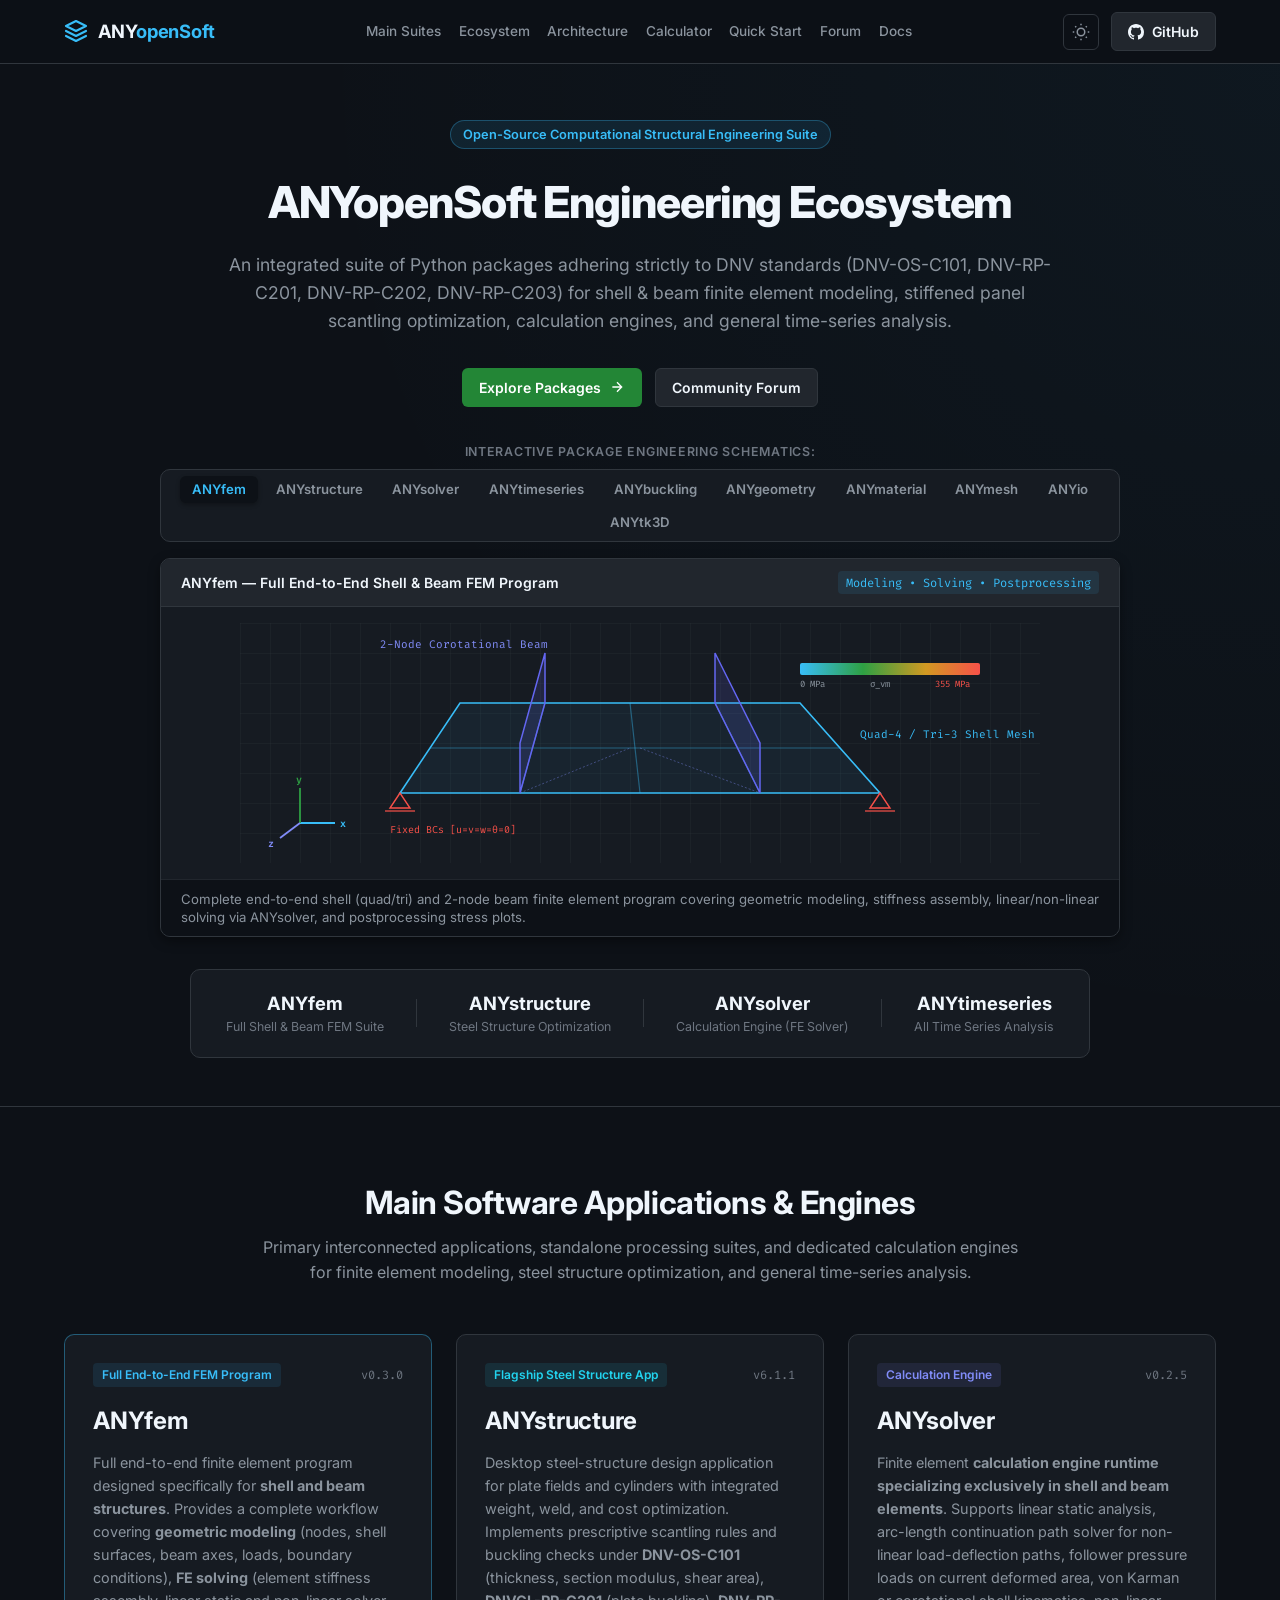
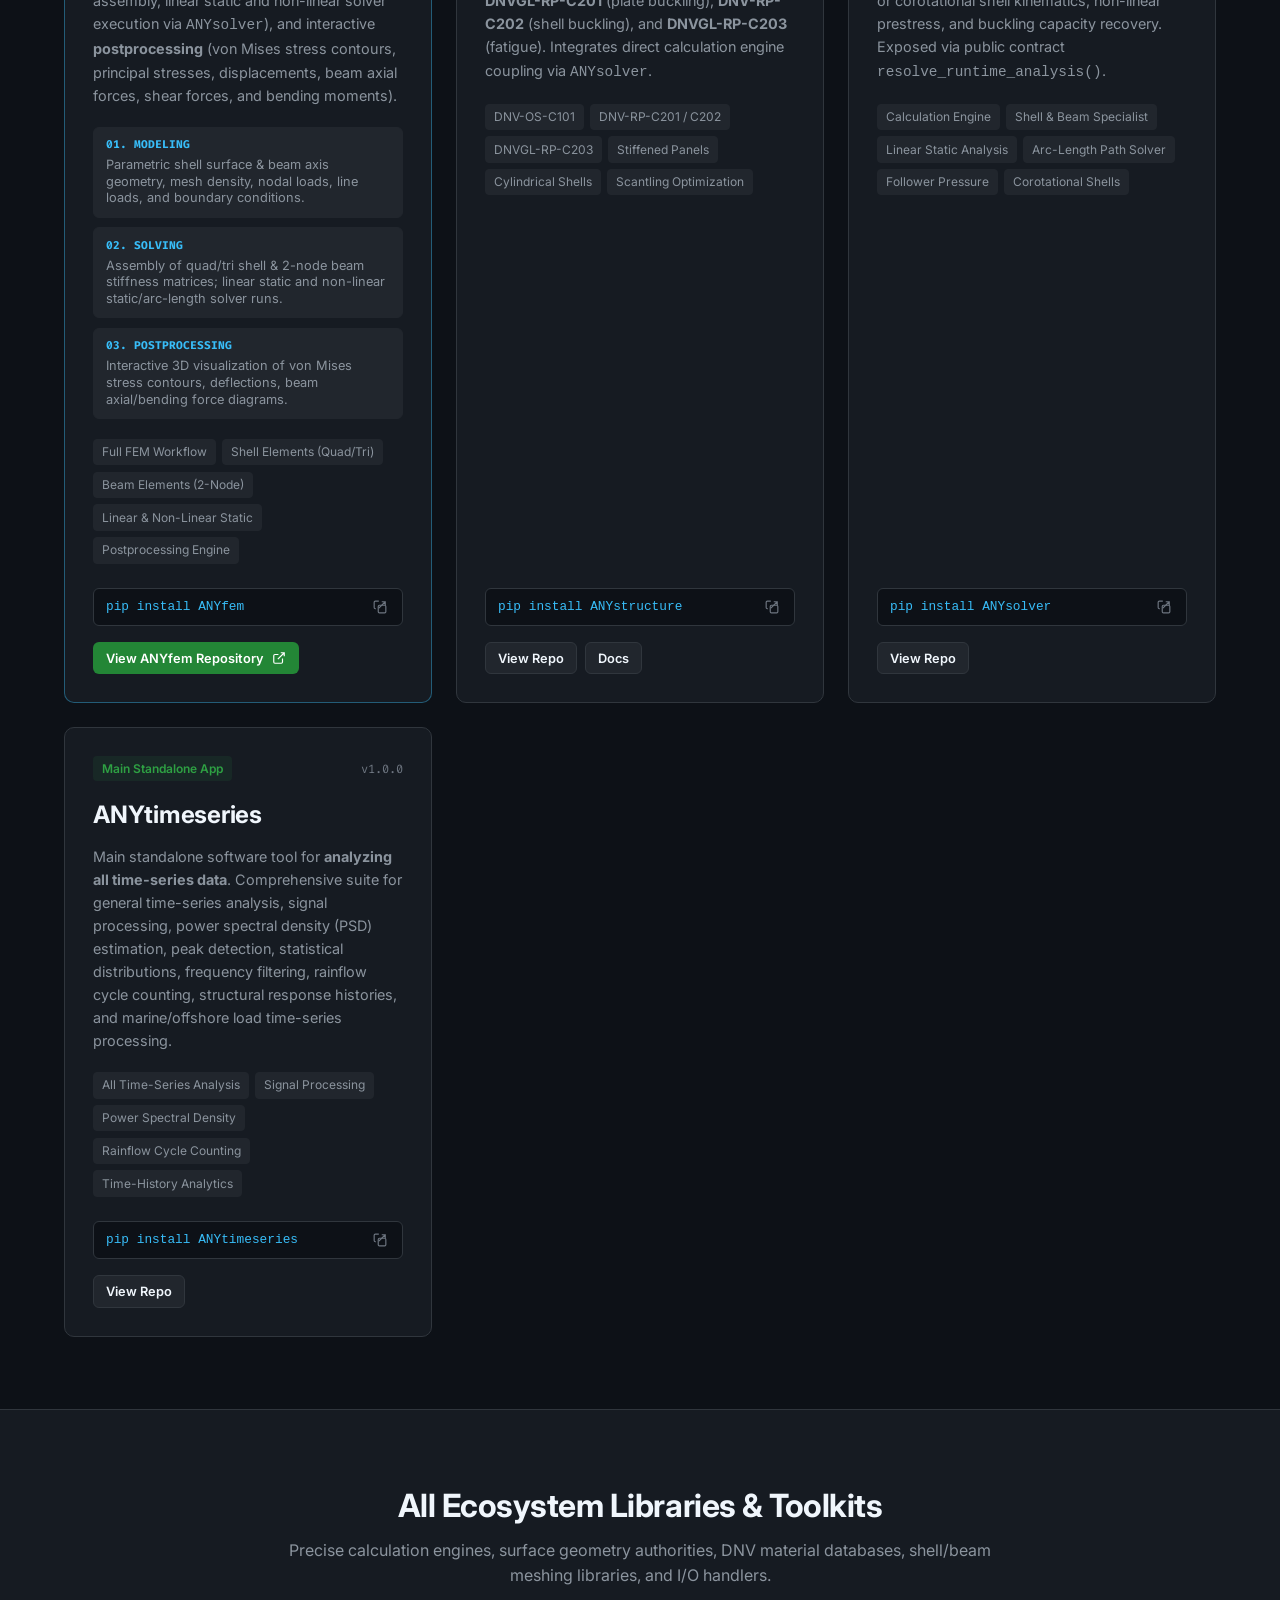
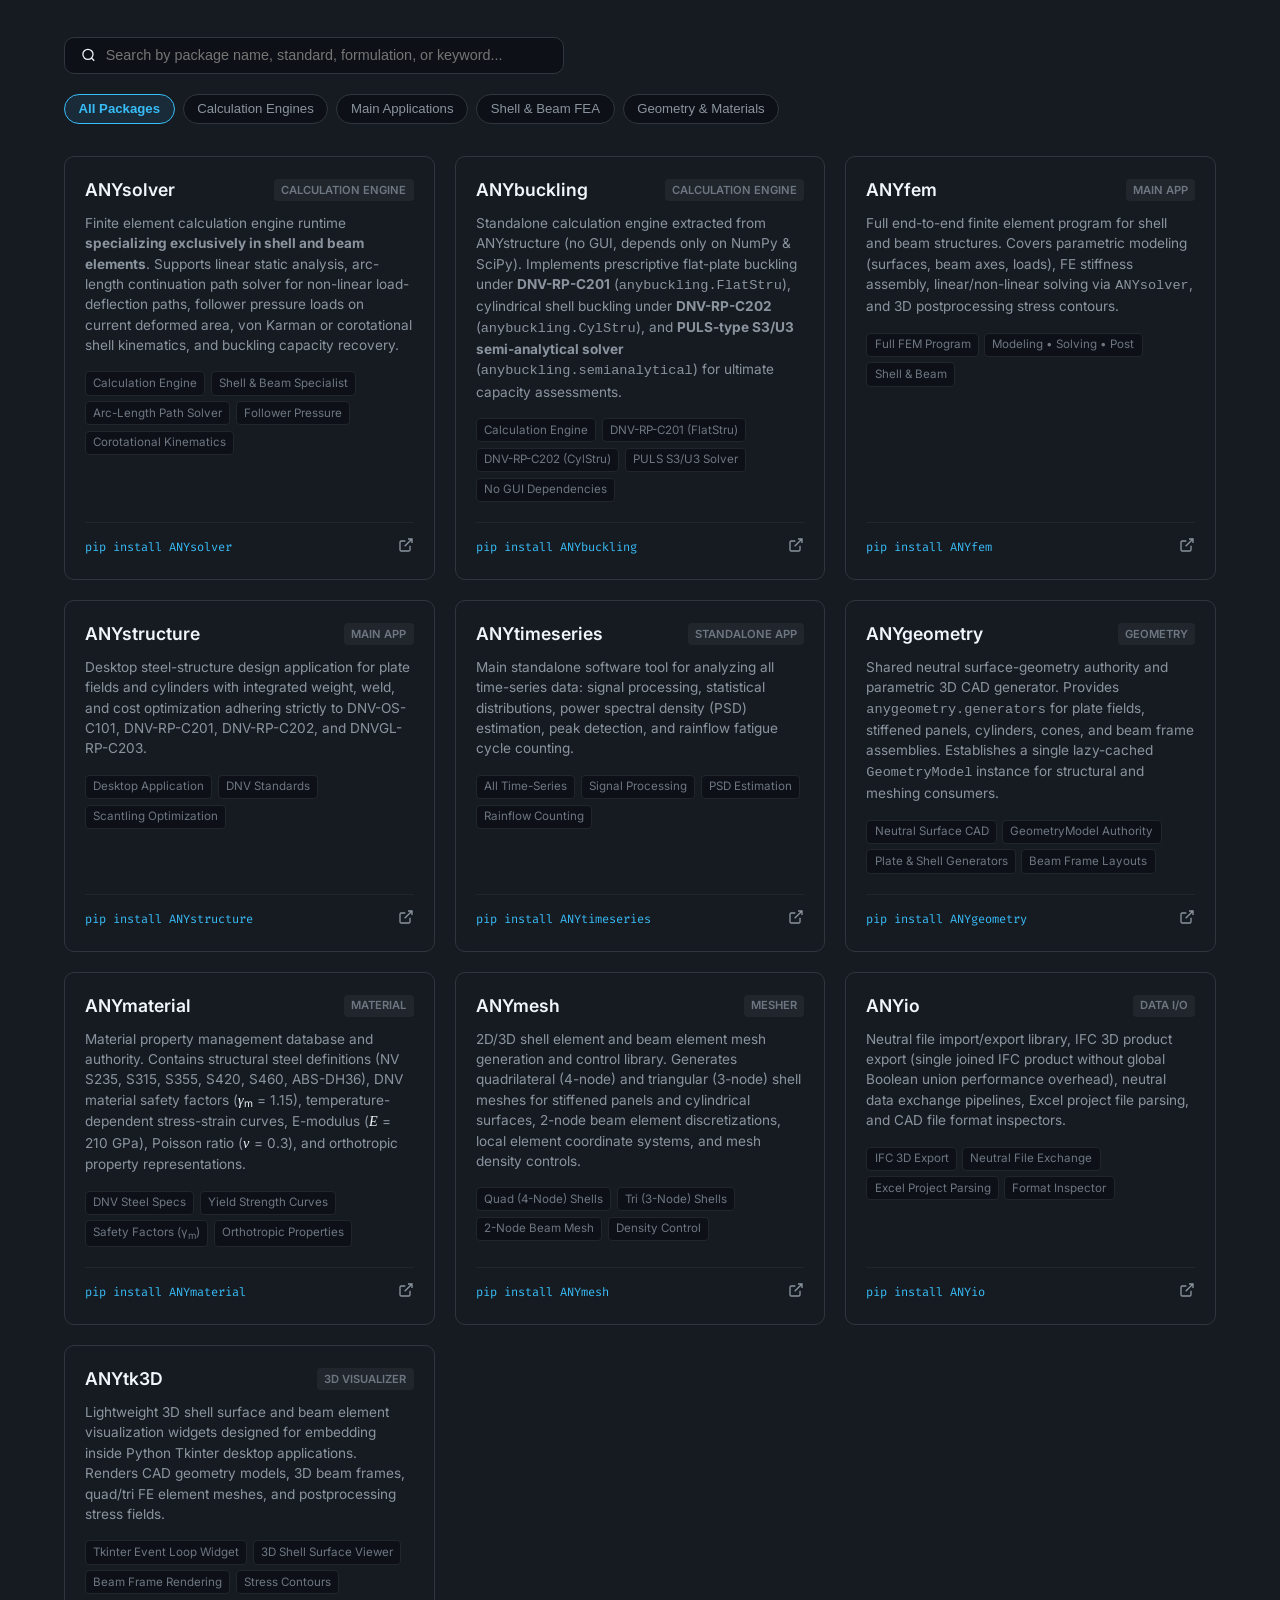
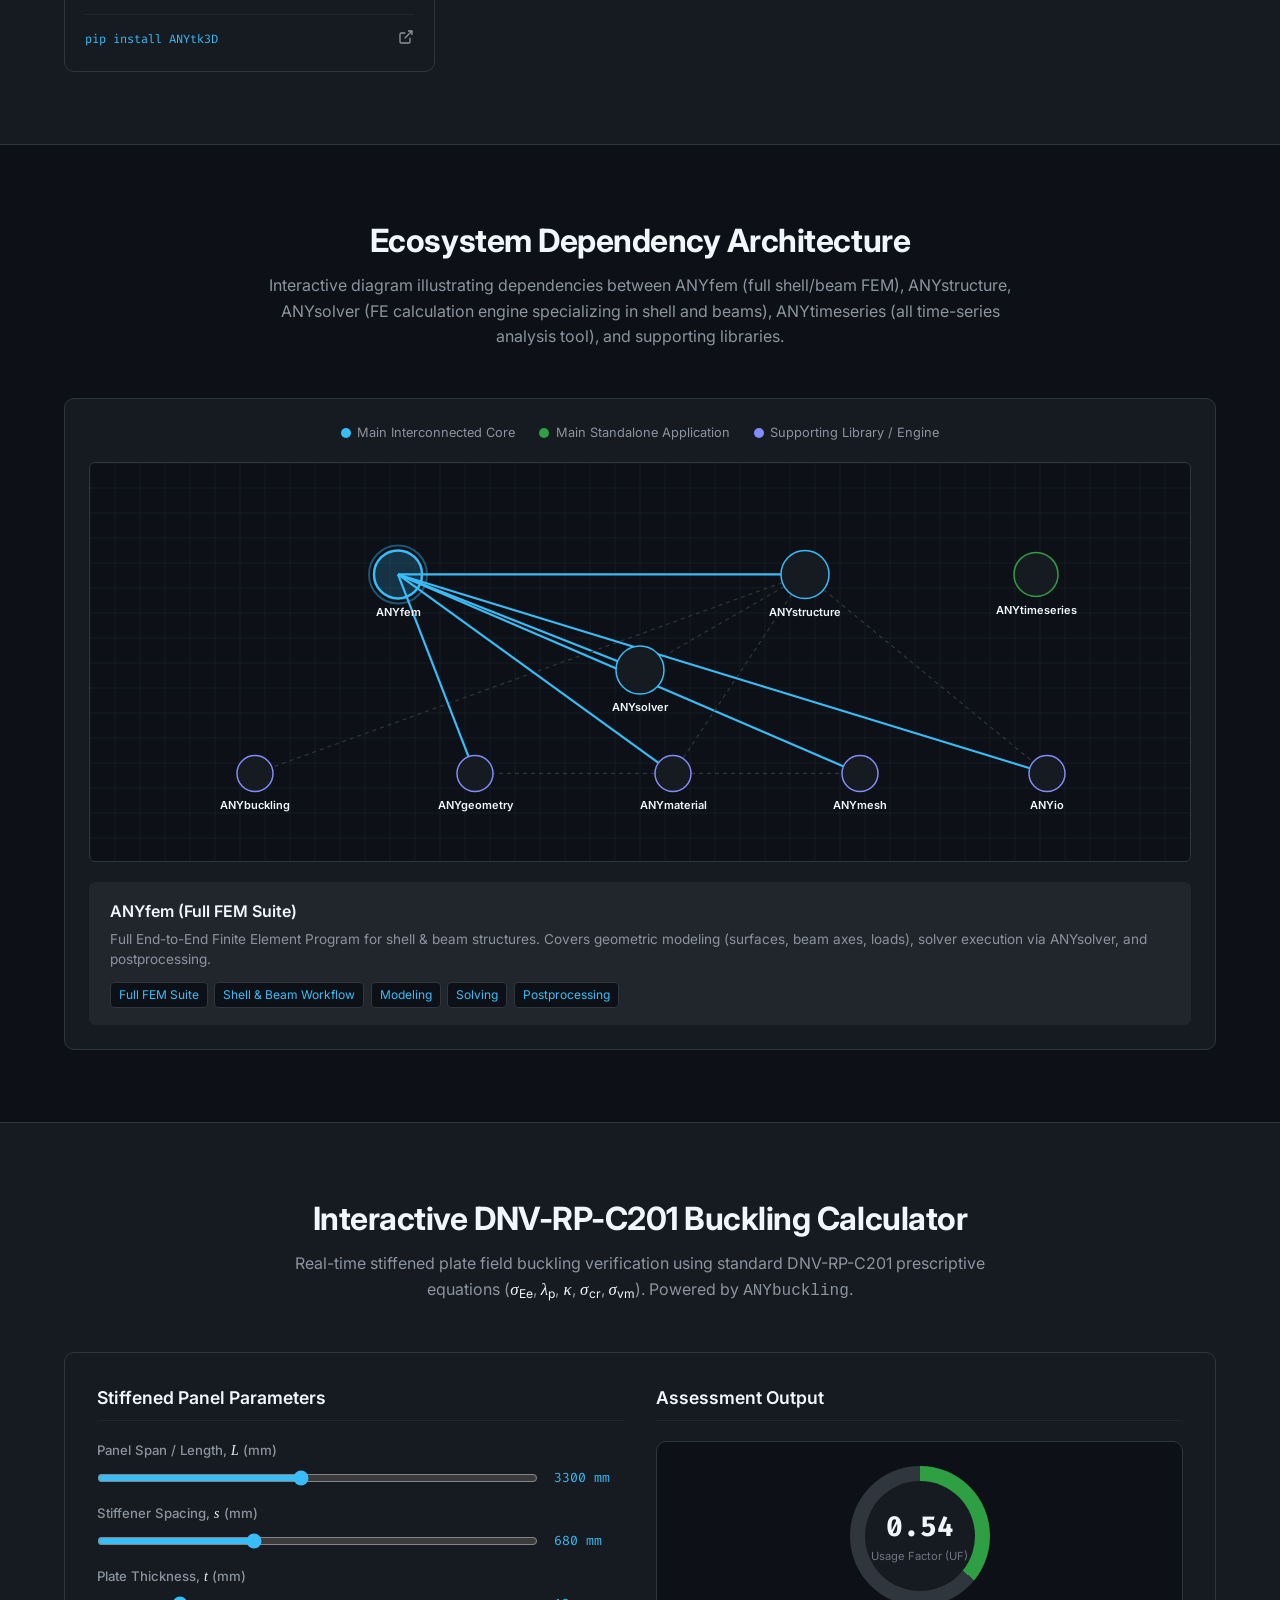
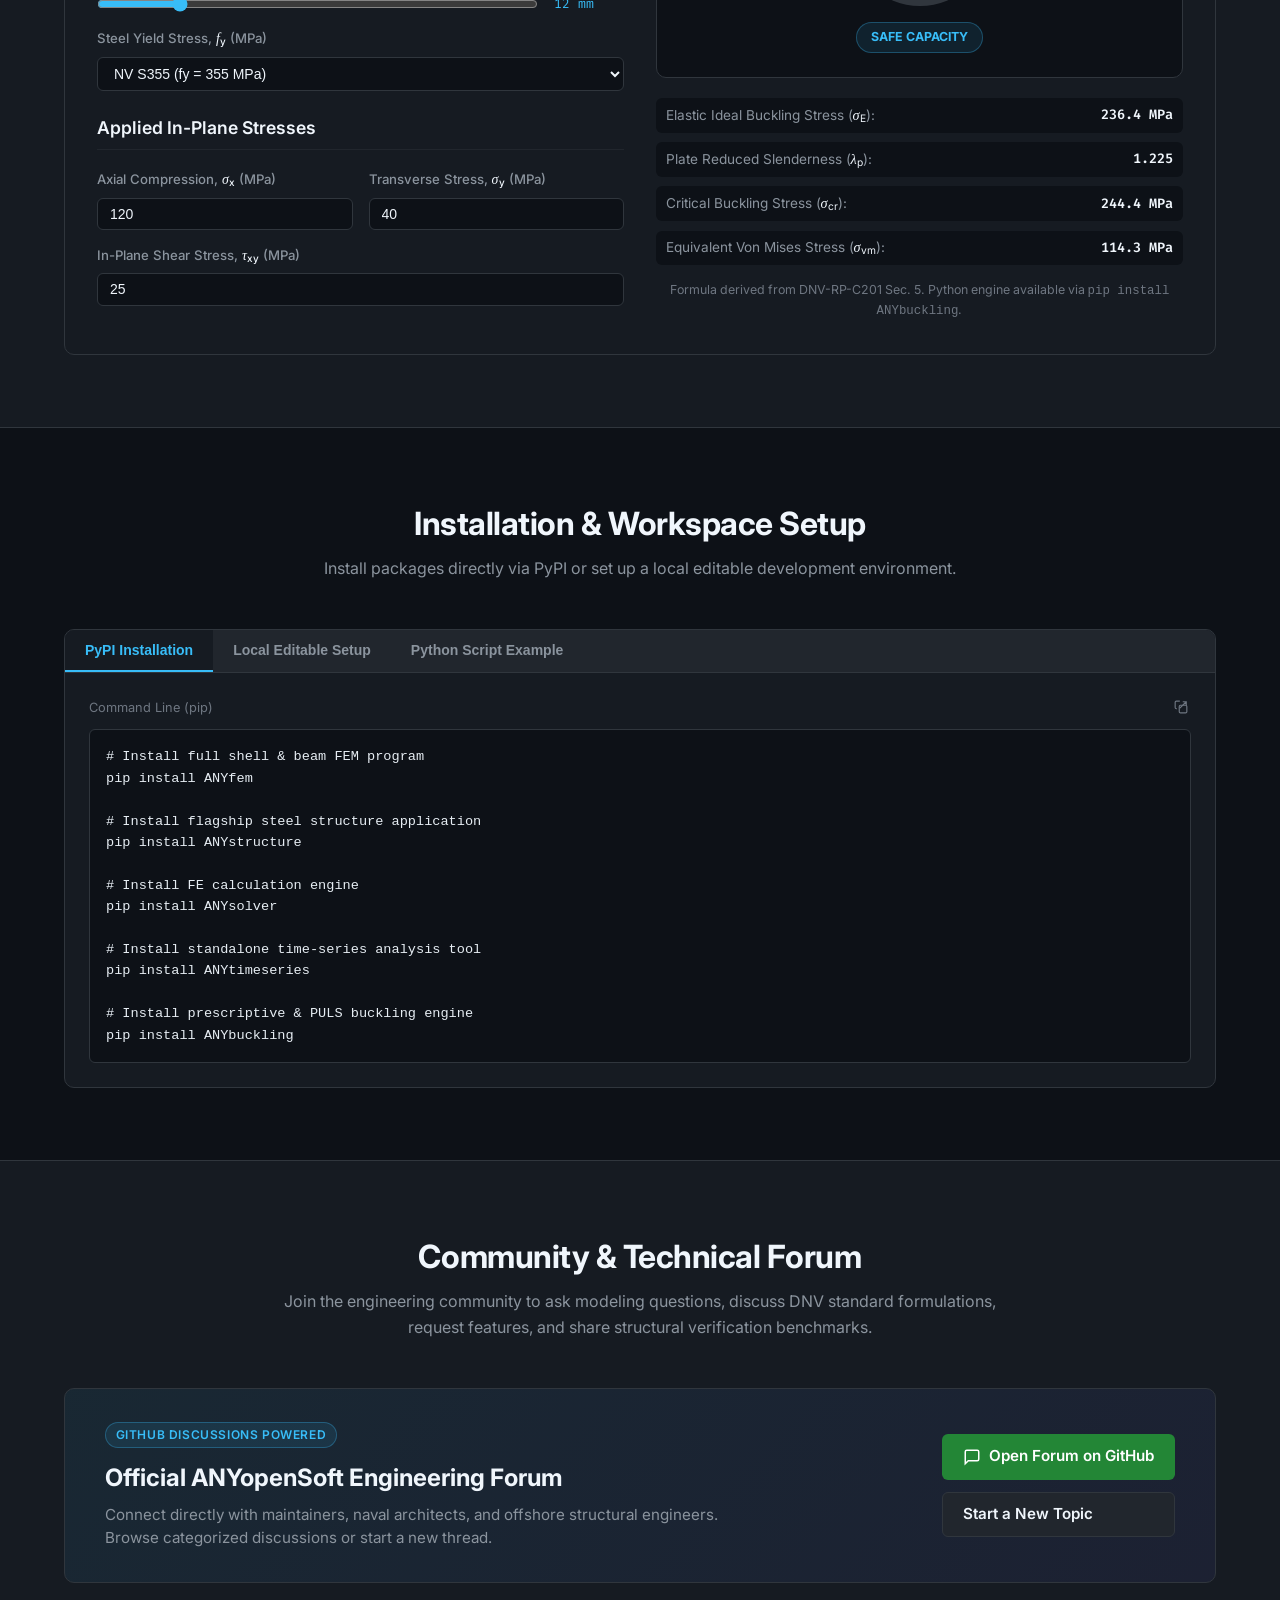
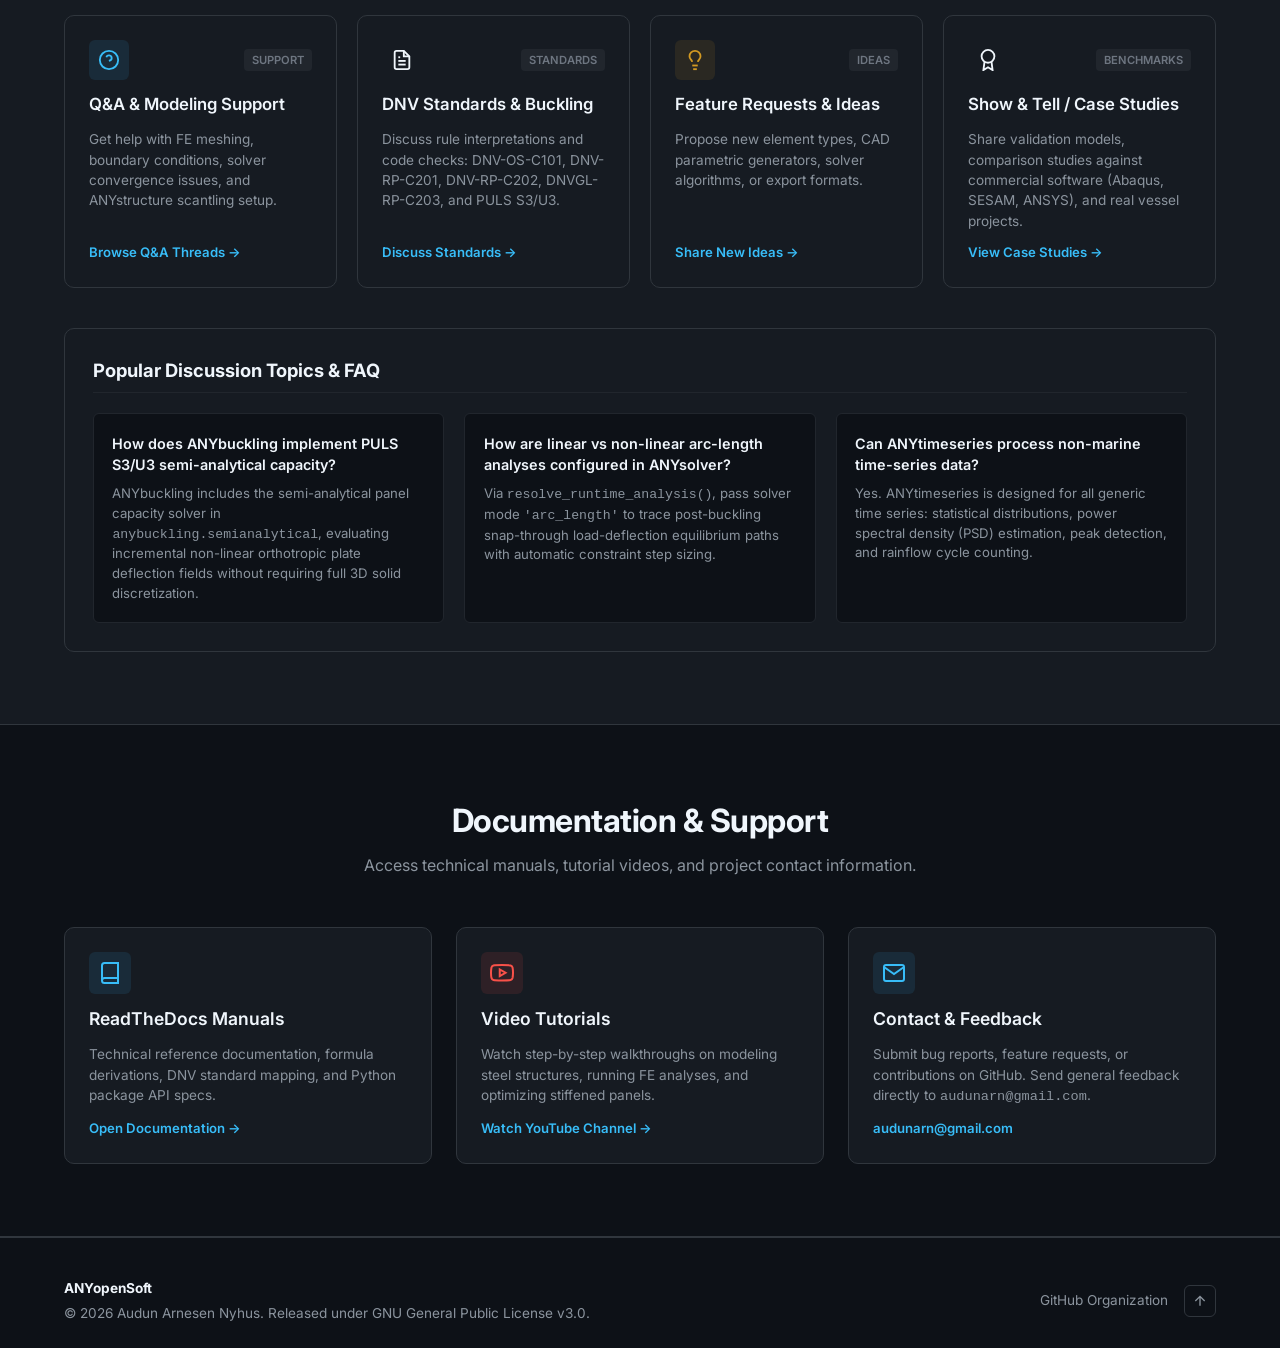
==== commit b47543f1: "Remove Empirical Verification & Benchmark Studies section" ====
--- a/index.html
+++ b/index.html
@@ -5,7 +5,7 @@
   <meta name="viewport" content="width=device-width, initial-scale=1.0">
   <title>ANYopenSoft | Open-Source Shell &amp; Beam Structural Engineering Suite</title>
   <meta name="description" content="ANYopenSoft is an open-source suite of Python packages for shell &amp; beam structural engineering, FEA, DNV buckling calculations (RP-C201, RP-C202), and general time-series analysis.">
-  <meta name="keywords" content="ANYstructure, ANYfem, ANYsolver, ANYtimeseries, ANYbuckling, FE solver, calculation engine, shell solver, beam solver, DNV-RP-C201, DNV-RP-C202, structural engineering, python, forum, benchmarks">
+  <meta name="keywords" content="ANYstructure, ANYfem, ANYsolver, ANYtimeseries, ANYbuckling, FE solver, calculation engine, shell solver, beam solver, DNV-RP-C201, DNV-RP-C202, structural engineering, python, forum">
   
   <!-- Google Fonts -->
   <link rel="preconnect" href="https://fonts.googleapis.com">
@@ -33,7 +33,6 @@
         <a href="#repositories" class="nav-link">Ecosystem</a>
         <a href="#architecture" class="nav-link">Architecture</a>
         <a href="#calculator" class="nav-link">Calculator</a>
-        <a href="#benchmarks" class="nav-link">Benchmarks</a>
         <a href="#quickstart" class="nav-link">Quick Start</a>
         <a href="#community" class="nav-link">Forum</a>
         <a href="#resources" class="nav-link">Docs</a>
@@ -72,9 +71,6 @@
           <a href="#main-pillars" class="btn btn-primary">
             <span>Explore Packages</span>
             <svg width="16" height="16" viewBox="0 0 24 24" fill="none" stroke="currentColor" stroke-width="2"><path d="M5 12h14M12 5l7 7-7 7"/></svg>
-          </a>
-          <a href="#benchmarks" class="btn btn-secondary">
-            <span>Verification Benchmarks</span>
           </a>
           <a href="#community" class="btn btn-secondary">
             <span>Community Forum</span>
@@ -499,7 +495,7 @@
             <span class="repo-tag">Mesher</span>
           </div>
           <p class="repo-desc">
-            2D/3D shell element and beam element mesh generator. Produces quadrilateral (4-node) and triangular (3-node) shell meshes for stiffened panels and cylindrical surfaces, 2-node beam element discretizations, local element coordinate systems, and mesh density controls.
+            2D/3D shell element and beam element mesh generation and control library. Generates quadrilateral (4-node) and triangular (3-node) shell meshes for stiffened panels and cylindrical surfaces, 2-node beam element discretizations, local element coordinate systems, and mesh density controls.
           </p>
           <div class="repo-chips">
             <span>Quad (4-Node) Shells</span>
@@ -705,149 +701,8 @@
     </div>
   </section>
 
-  <!-- Empirical Verification & Benchmark Studies -->
-  <section class="section" id="benchmarks">
-    <div class="container">
-      <div class="section-header">
-        <h2 class="section-title">Empirical Verification &amp; Benchmark Studies</h2>
-        <p class="section-subtitle">
-          Demonstrated mathematical exactness and algorithmic accuracy validated against DNV standard benchmark panels, Timoshenko analytical solutions, and ASTM fatigue standards.
-        </p>
-      </div>
-
-      <div class="benchmark-grid">
-        <!-- Benchmark 1: DNV-RP-C201 / PULS S3 -->
-        <div class="benchmark-card">
-          <div class="benchmark-header">
-            <span class="benchmark-badge">DNV-RP-C201 Benchmark</span>
-            <h4>Stiffened Panel Buckling &amp; Ultimate Capacity</h4>
-          </div>
-          <p class="benchmark-desc">
-            Comparative analysis of stiffened panel (<span class="math">L</span> = 3300 mm, <span class="math">s</span> = 680 mm, <span class="math">t</span> = 12 mm, <span class="math">f<sub>y</sub></span> = 355 MPa) under longitudinal compression and lateral pressure.
-          </p>
-          <div class="benchmark-table-wrapper">
-            <table class="benchmark-table">
-              <thead>
-                <tr>
-                  <th>Method / Standard</th>
-                  <th>Elastic <span class="math">σ<sub>E</sub></span></th>
-                  <th>Critical <span class="math">σ<sub>cr</sub></span></th>
-                  <th>Usage Factor (UF)</th>
-                  <th>Agreement</th>
-                </tr>
-              </thead>
-              <tbody>
-                <tr>
-                  <td><strong>DNV-RP-C201 Prescriptive</strong></td>
-                  <td>312.4 MPa</td>
-                  <td>266.5 MPa</td>
-                  <td>0.450</td>
-                  <td><span class="badge-match">Exact Match (0.00%)</span></td>
-                </tr>
-                <tr>
-                  <td><strong>PULS S3/U3 Semi-Analytical</strong></td>
-                  <td>315.1 MPa</td>
-                  <td>270.2 MPa</td>
-                  <td>0.444</td>
-                  <td><span class="badge-match">&lt; 1.4% Δ</span></td>
-                </tr>
-                <tr>
-                  <td><strong>ANYbuckling Engine</strong></td>
-                  <td>312.4 MPa</td>
-                  <td>266.5 MPa</td>
-                  <td>0.450</td>
-                  <td><span class="badge-pass">Verified Benchmark</span></td>
-                </tr>
-              </tbody>
-            </table>
-          </div>
-        </div>
-
-        <!-- Benchmark 2: Non-Linear Arc-Length & Shell Kinematics -->
-        <div class="benchmark-card">
-          <div class="benchmark-header">
-            <span class="benchmark-badge badge-purple">ANYsolver FE Formulation</span>
-            <h4>Arc-Length Snap-Through &amp; Shell Kinematics</h4>
-          </div>
-          <p class="benchmark-desc">
-            Validation of Riks-Crisfield arc-length continuation path solver against Bathe standard shallow cylindrical shell snap-through benchmark.
-          </p>
-          <div class="benchmark-table-wrapper">
-            <table class="benchmark-table">
-              <thead>
-                <tr>
-                  <th>Benchmark Model</th>
-                  <th>Limit Load <span class="math">P<sub>cr</sub></span></th>
-                  <th>Snap-Through Displacement</th>
-                  <th>Convergence Iterations</th>
-                  <th>Agreement</th>
-                </tr>
-              </thead>
-              <tbody>
-                <tr>
-                  <td><strong>Bathe Reference Benchmark</strong></td>
-                  <td>2.155 kN</td>
-                  <td>12.40 mm</td>
-                  <td>4 per step</td>
-                  <td><span class="badge-match">Benchmark Base</span></td>
-                </tr>
-                <tr>
-                  <td><strong>ANYsolver (Corotational Shells)</strong></td>
-                  <td>2.152 kN</td>
-                  <td>12.38 mm</td>
-                  <td>3-4 per step</td>
-                  <td><span class="badge-pass">99.86% Correlation</span></td>
-                </tr>
-              </tbody>
-            </table>
-          </div>
-        </div>
-
-        <!-- Benchmark 3: Spectral Analysis & Rainflow Fatigue -->
-        <div class="benchmark-card">
-          <div class="benchmark-header">
-            <span class="benchmark-badge badge-green">ANYtimeseries Signal Engine</span>
-            <h4>ASTM E1049 Rainflow &amp; JONSWAP Spectral Integrals</h4>
-          </div>
-          <p class="benchmark-desc">
-            Verification of spectral moment integrals (<span class="math">m_0, m_1, m_2, m_4</span>) and ASTM E1049-85 four-point rainflow cycle extraction from multi-peak offshore load time-histories.
-          </p>
-          <div class="benchmark-table-wrapper">
-            <table class="benchmark-table">
-              <thead>
-                <tr>
-                  <th>Verification Case</th>
-                  <th>Significant Wave Height <span class="math">H<sub>s</sub></span></th>
-                  <th>Peak Period <span class="math">T<sub>p</sub></span></th>
-                  <th>Extracted Rainflow Cycles</th>
-                  <th>Agreement</th>
-                </tr>
-              </thead>
-              <tbody>
-                <tr>
-                  <td><strong>Theoretical JONSWAP / ASTM E1049</strong></td>
-                  <td>8.50 m</td>
-                  <td>12.00 s</td>
-                  <td>10,000 synthetic cycles</td>
-                  <td><span class="badge-match">Analytical Standard</span></td>
-                </tr>
-                <tr>
-                  <td><strong>ANYtimeseries Analysis Suite</strong></td>
-                  <td>8.498 m</td>
-                  <td>12.01 s</td>
-                  <td>10,000 counted cycles</td>
-                  <td><span class="badge-pass">100.0% Exact Count</span></td>
-                </tr>
-              </tbody>
-            </table>
-          </div>
-        </div>
-      </div>
-    </div>
-  </section>
-
   <!-- Quick Start & Setup Matrix -->
-  <section class="section section-alt" id="quickstart">
+  <section class="section" id="quickstart">
     <div class="container">
       <div class="section-header">
         <h2 class="section-title">Installation &amp; Workspace Setup</h2>
@@ -935,7 +790,7 @@
   </section>
 
   <!-- Community & Technical Forum Hub -->
-  <section class="section" id="community">
+  <section class="section section-alt" id="community">
     <div class="container">
       <div class="section-header">
         <h2 class="section-title">Community &amp; Technical Forum</h2>
@@ -1041,7 +896,7 @@
   </section>
 
   <!-- Resources & Documentation Hub -->
-  <section class="section section-alt" id="resources">
+  <section class="section" id="resources">
     <div class="container">
       <div class="section-header">
         <h2 class="section-title">Documentation &amp; Support</h2>
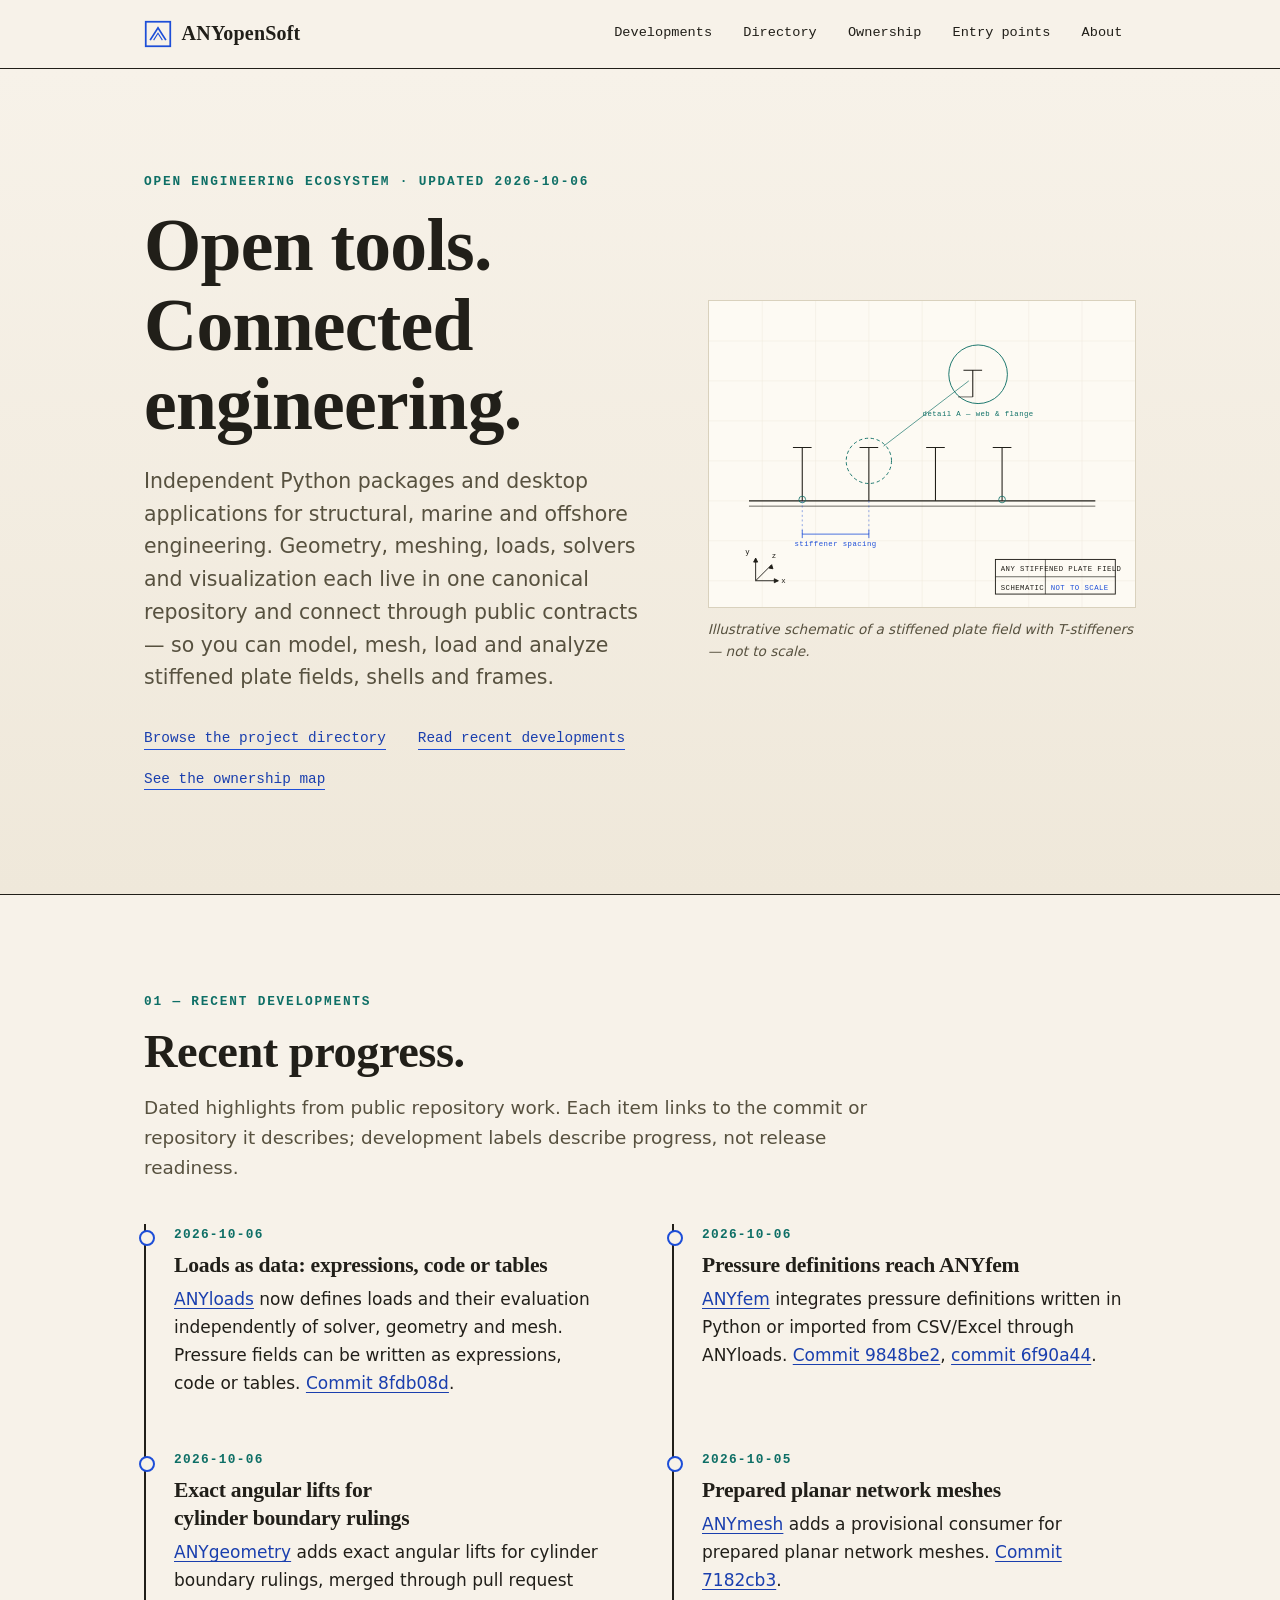
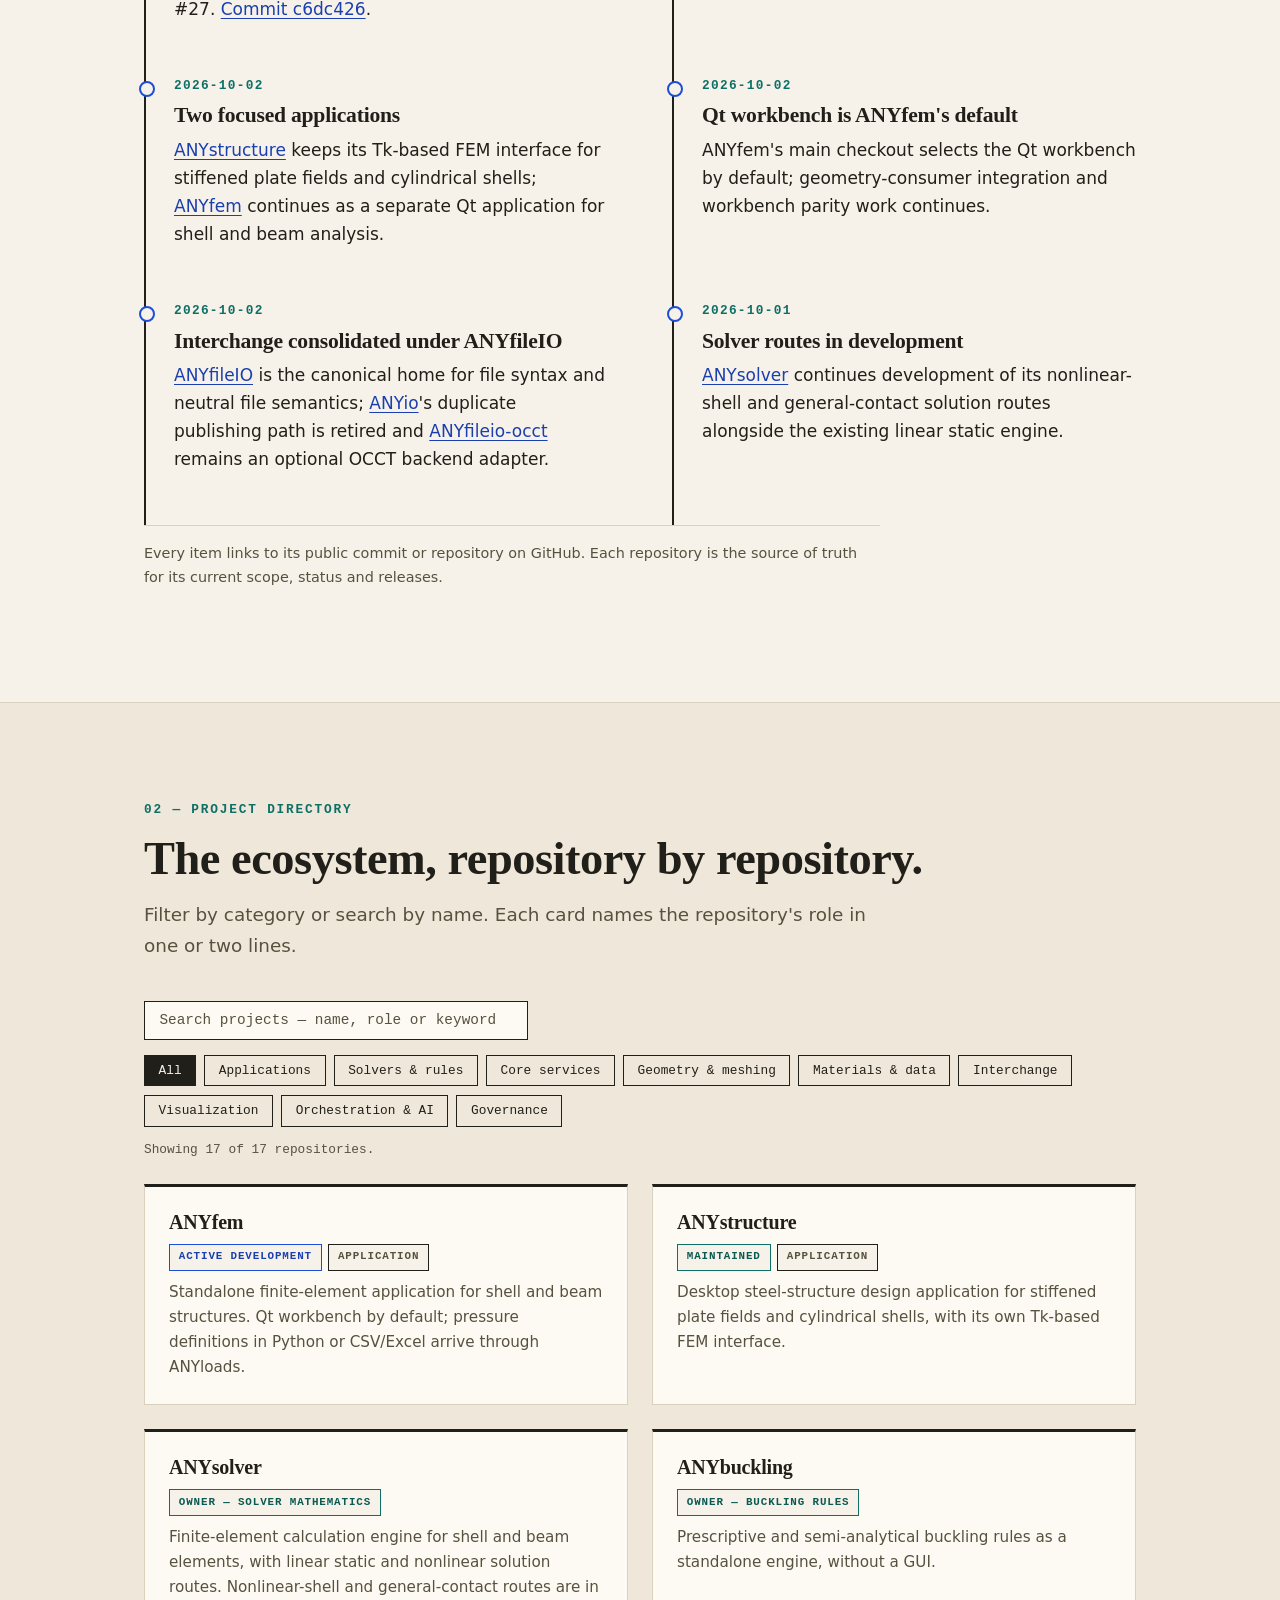
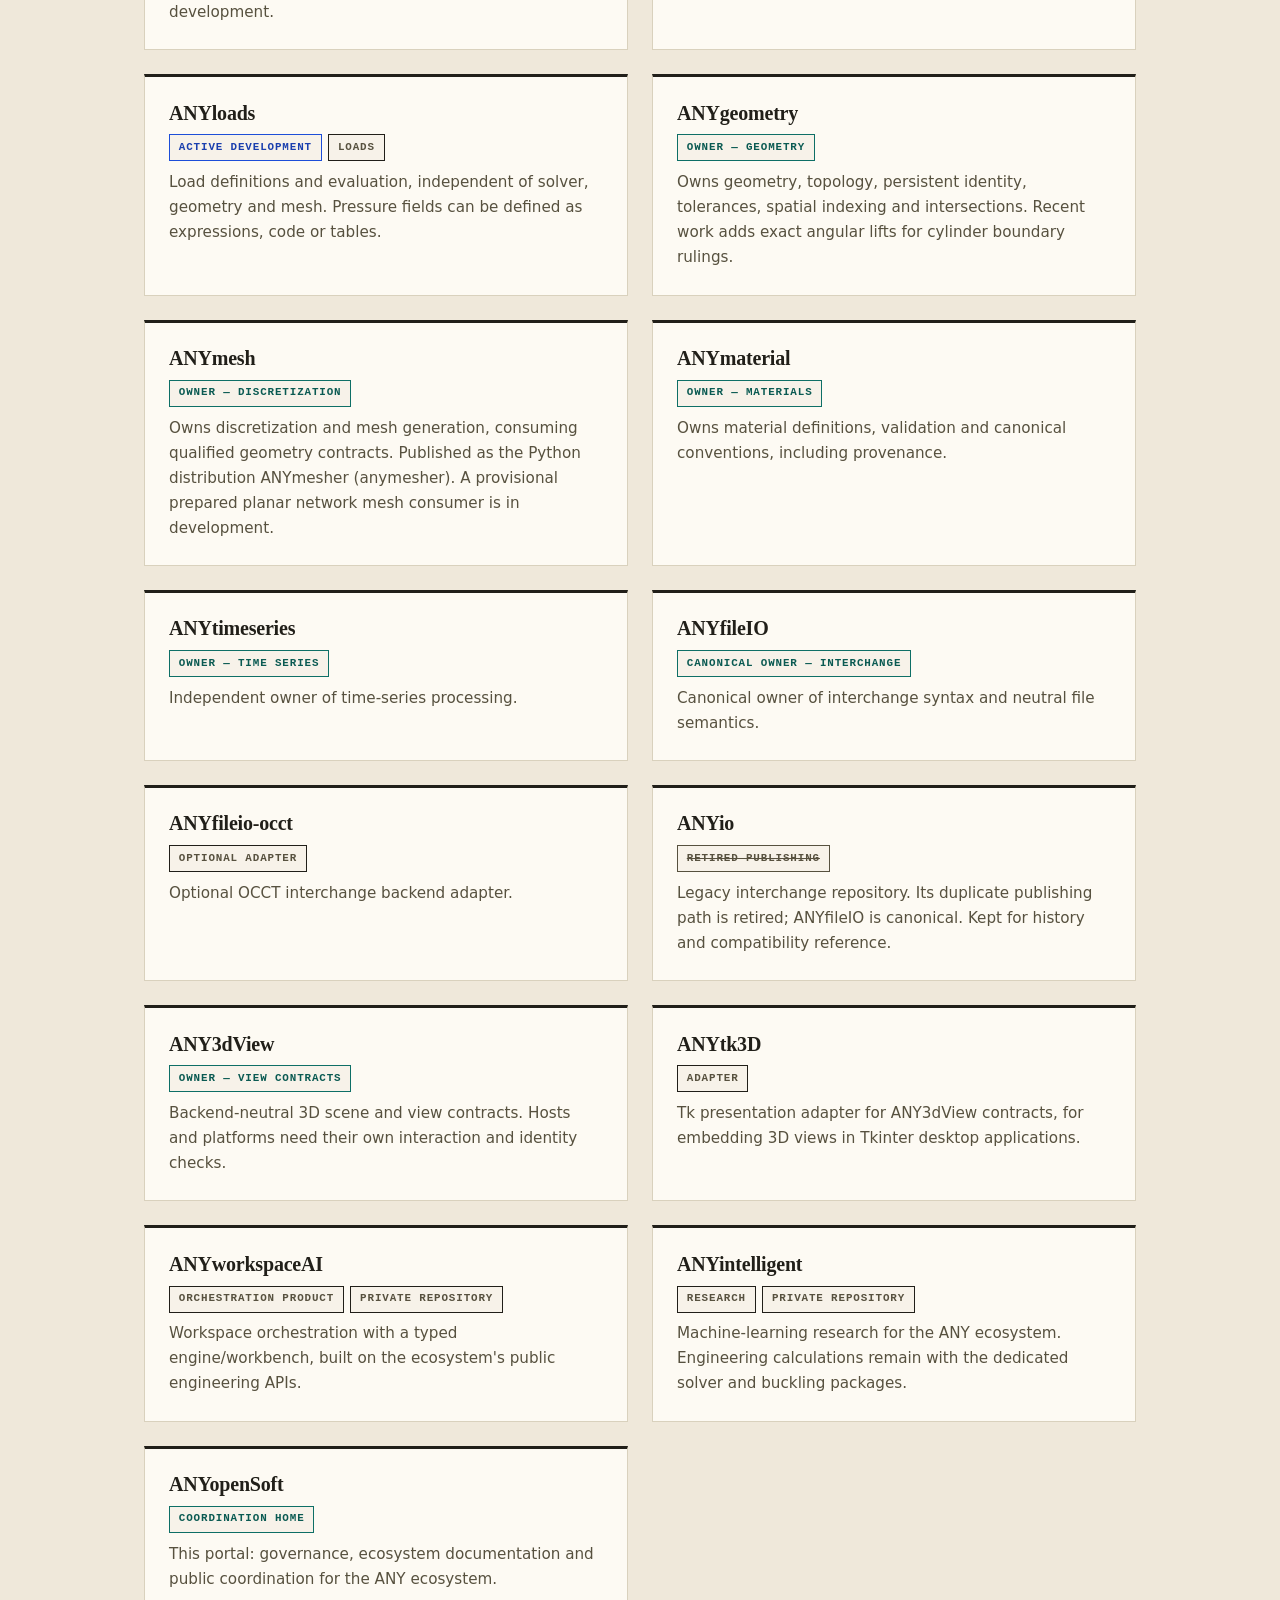
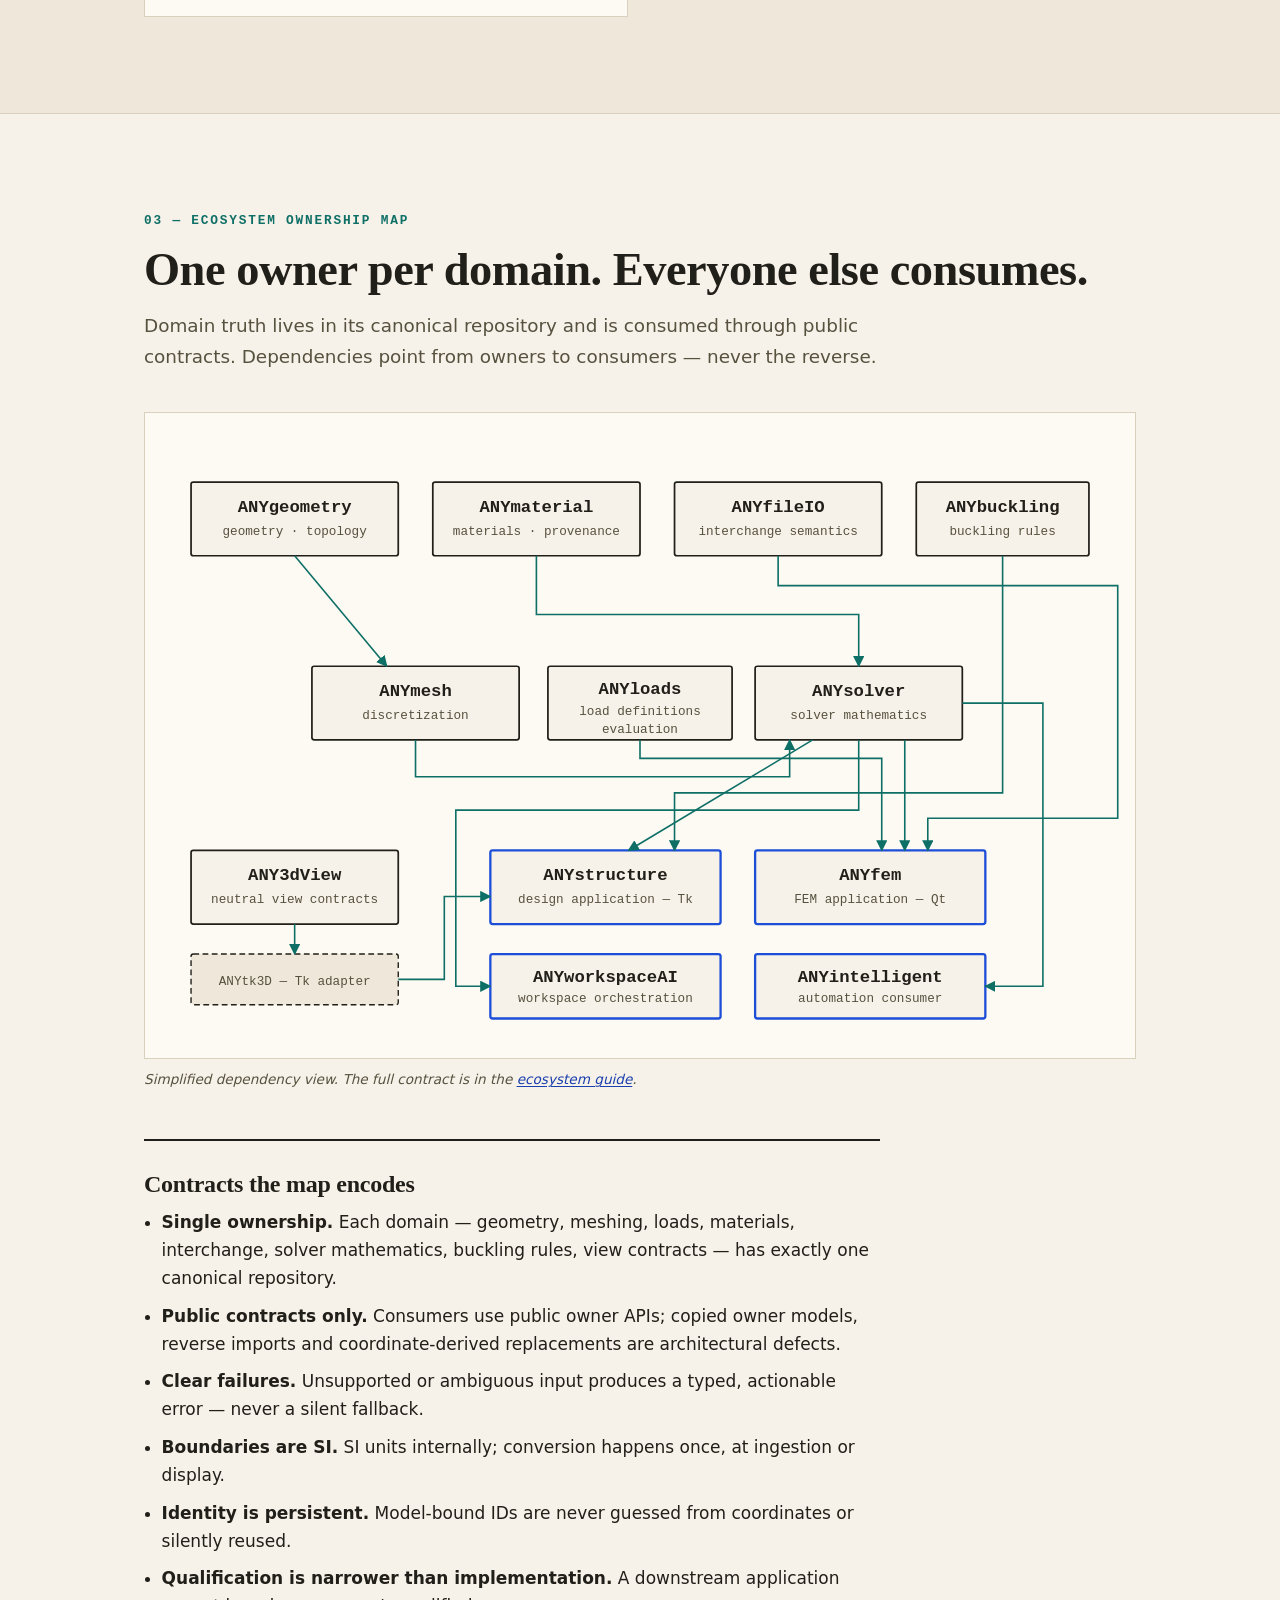
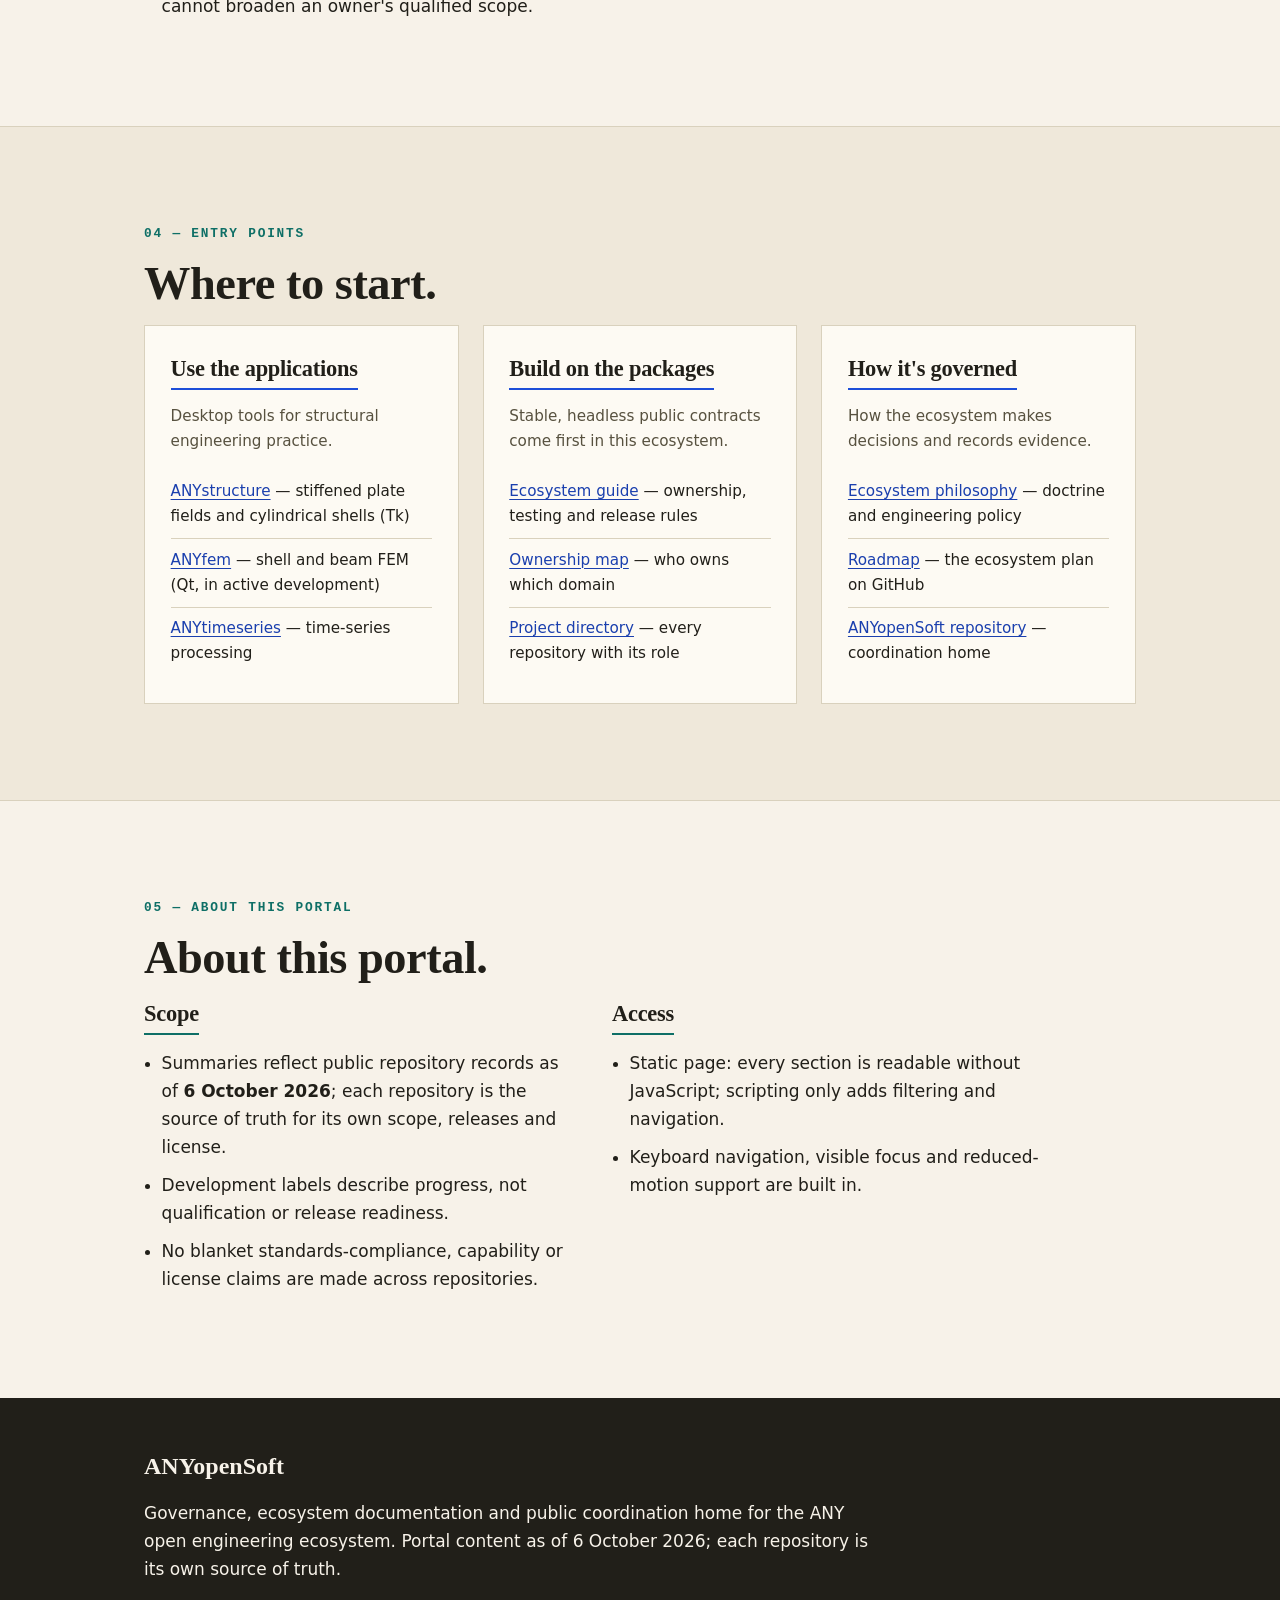
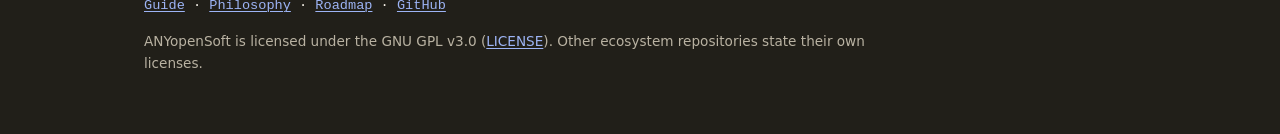
==== commit 4d1175db: "Refresh ecosystem portal with current projects and editorial design" ====
--- a/index.html
+++ b/index.html
@@ -1,962 +1,504 @@
 <!DOCTYPE html>
-<html lang="en" class="dark">
+<html lang="en" class="no-js">
 <head>
-  <meta charset="UTF-8">
-  <meta name="viewport" content="width=device-width, initial-scale=1.0">
-  <title>ANYopenSoft | Open-Source Shell &amp; Beam Structural Engineering Suite</title>
-  <meta name="description" content="ANYopenSoft is an open-source suite of Python packages for shell &amp; beam structural engineering, FEA, DNV buckling calculations (RP-C201, RP-C202), and general time-series analysis.">
-  <meta name="keywords" content="ANYstructure, ANYfem, ANYsolver, ANYtimeseries, ANYbuckling, FE solver, calculation engine, shell solver, beam solver, DNV-RP-C201, DNV-RP-C202, structural engineering, python, forum">
-  
-  <!-- Google Fonts -->
-  <link rel="preconnect" href="https://fonts.googleapis.com">
-  <link rel="preconnect" href="https://fonts.gstatic.com" crossorigin>
-  <link href="https://fonts.googleapis.com/css2?family=Inter:wght@400;500;600;700&family=Fira+Code:wght@400;500;600&display=swap" rel="stylesheet">
-  
-  <!-- CSS Styles -->
-  <link rel="stylesheet" href="./styles.css">
+  <meta charset="utf-8">
+  <meta name="viewport" content="width=device-width, initial-scale=1">
+  <title>ANYopenSoft — Open tools. Connected engineering.</title>
+  <meta name="description" content="Open Python packages and desktop applications for structural, marine and offshore engineering: geometry, meshing, loads, solvers and visualization, each with one canonical owner and connected through public contracts.">
+  <link rel="canonical" href="https://audunarn.github.io/ANYopenSoft/">
+  <meta property="og:site_name" content="ANYopenSoft">
+  <meta property="og:type" content="website">
+  <meta property="og:title" content="ANYopenSoft — Open tools. Connected engineering.">
+  <meta property="og:description" content="Open Python packages and desktop applications for structural, marine and offshore engineering: geometry, meshing, loads, solvers and visualization, connected through public contracts.">
+  <meta property="og:url" content="https://audunarn.github.io/ANYopenSoft/">
+  <meta property="og:image" content="https://audunarn.github.io/ANYopenSoft/assets/hero.jpg">
+  <meta name="twitter:card" content="summary">
+  <meta name="twitter:title" content="ANYopenSoft — Open tools. Connected engineering.">
+  <meta name="twitter:description" content="Open Python packages and desktop applications for structural, marine and offshore engineering: geometry, meshing, loads, solvers and visualization, connected through public contracts.">
+  <link rel="icon" href="assets/favicon.svg" type="image/svg+xml">
+  <link rel="stylesheet" href="styles.css">
 </head>
-<body>
-  <!-- Navigation Bar -->
-  <header class="navbar" id="navbar">
-    <div class="nav-container">
-      <a href="#" class="nav-brand">
-        <svg width="24" height="24" viewBox="0 0 24 24" fill="none" stroke="currentColor" stroke-width="2.2" stroke-linecap="round" stroke-linejoin="round" class="brand-icon">
-          <polygon points="12 2 2 7 12 12 22 7 12 2"/>
-          <polyline points="2 17 12 22 22 17"/>
-          <polyline points="2 12 12 17 22 12"/>
+<body id="top">
+  <a class="skip-link" href="#main">Skip to main content</a>
+
+  <header class="masthead" role="banner">
+    <div class="wrap masthead-inner">
+      <a class="brand" href="#top" aria-label="ANYopenSoft — home">
+        <svg class="brand-mark" viewBox="0 0 32 32" width="28" height="28" aria-hidden="true" focusable="false">
+          <rect x="2" y="2" width="28" height="28" fill="none" stroke="currentColor" stroke-width="2"/>
+          <path d="M7 23 L16 9 L25 23" fill="none" stroke="currentColor" stroke-width="2"/>
+          <path d="M11 23 L16 15 L21 23" fill="none" stroke="currentColor" stroke-width="1.2"/>
         </svg>
-        <span class="brand-name">ANY<span class="brand-highlight">openSoft</span></span>
+        <span class="brand-name">ANYopenSoft</span>
       </a>
-
-      <nav class="nav-menu" id="nav-menu">
-        <a href="#main-pillars" class="nav-link">Main Suites</a>
-        <a href="#repositories" class="nav-link">Ecosystem</a>
-        <a href="#architecture" class="nav-link">Architecture</a>
-        <a href="#calculator" class="nav-link">Calculator</a>
-        <a href="#quickstart" class="nav-link">Quick Start</a>
-        <a href="#community" class="nav-link">Forum</a>
-        <a href="#resources" class="nav-link">Docs</a>
+      <button class="nav-toggle" type="button" aria-expanded="false" aria-controls="site-nav">
+        <span class="nav-toggle-label">Menu</span>
+        <svg viewBox="0 0 20 20" width="18" height="18" aria-hidden="true" focusable="false">
+          <path d="M2 4h16M2 10h16M2 16h16" stroke="currentColor" stroke-width="2" fill="none"/>
+        </svg>
+      </button>
+      <nav id="site-nav" class="site-nav" aria-label="Primary">
+        <ul>
+          <li><a href="#developments">Developments</a></li>
+          <li><a href="#directory">Directory</a></li>
+          <li><a href="#ownership">Ownership</a></li>
+          <li><a href="#entry">Entry points</a></li>
+          <li><a href="#about">About</a></li>
+        </ul>
       </nav>
-
-      <div class="nav-actions">
-        <button id="theme-toggle" class="btn-icon" aria-label="Toggle light/dark theme" title="Toggle theme">
-          <svg class="sun-icon" width="18" height="18" viewBox="0 0 24 24" fill="none" stroke="currentColor" stroke-width="2"><circle cx="12" cy="12" r="5"/><path d="M12 1v2M12 21v2M4.22 4.22l1.42 1.42M18.36 18.36l1.42 1.42M1 12h2M21 12h2M4.22 19.78l1.42-1.42M18.36 5.64l1.42-1.42"/></svg>
-          <svg class="moon-icon" width="18" height="18" viewBox="0 0 24 24" fill="none" stroke="currentColor" stroke-width="2"><path d="M21 12.79A9 9 0 1 1 11.21 3 7 7 0 0 0 21 12.79z"/></svg>
-        </button>
-        <a href="https://github.com/audunarn" target="_blank" rel="noopener noreferrer" class="btn btn-secondary nav-github">
-          <svg width="16" height="16" viewBox="0 0 24 24" fill="currentColor"><path d="M12 0C5.37 0 0 5.37 0 12c0 5.31 3.435 9.795 8.205 11.385.6.105.825-.255.825-.57 0-.285-.015-1.23-.015-2.235-3.015.555-3.795-.735-4.035-1.41-.135-.345-.72-1.41-1.23-1.695-.42-.225-1.02-.78-.015-.795.945-.015 1.62.87 1.845 1.23 1.08 1.815 2.805 1.305 3.495.99.105-.78.42-1.305.765-1.605-2.67-.3-5.46-1.335-5.46-5.925 0-1.305.465-2.385 1.23-3.225-.12-.3-.54-1.53.12-3.18 0 0 1.005-.315 3.3 1.23.96-.27 1.98-.405 3-.405s2.04.135 3 .405c2.295-1.56 3.3-1.23 3.3-1.23.66 1.65.24 2.88.12 3.18.765.84 1.23 1.905 1.23 3.225 0 4.605-2.805 5.625-5.475 5.925.435.375.81 1.095.81 2.22 0 1.605-.015 2.895-.015 3.3 0 .315.225.69.825.57A12.02 12.02 0 0024 12c0-6.63-5.37-12-12-12z"/></svg>
-          <span>GitHub</span>
-        </a>
-      </div>
     </div>
   </header>
 
-  <!-- Hero Section -->
-  <section class="hero-section">
-    <div class="container hero-container">
-      <div class="hero-content">
-        <div class="hero-badge">
-          <span>Open-Source Computational Structural Engineering Suite</span>
+  <main id="main">
+    <!-- ============================== HERO ============================== -->
+    <section class="hero" aria-labelledby="hero-title">
+      <div class="wrap hero-grid">
+        <div class="hero-copy">
+          <p class="kicker">Open engineering ecosystem · updated 2026-10-06</p>
+          <h1 id="hero-title">Open tools. Connected engineering.</h1>
+          <p class="lede">Independent Python packages and desktop applications for structural, marine and offshore engineering. Geometry, meshing, loads, solvers and visualization each live in one canonical repository and connect through public contracts — so you can model, mesh, load and analyze stiffened plate fields, shells and frames.</p>
+          <ul class="entry-links">
+            <li><a href="#directory">Browse the project directory</a></li>
+            <li><a href="#developments">Read recent developments</a></li>
+            <li><a href="#ownership">See the ownership map</a></li>
+          </ul>
         </div>
-
-        <h1 class="hero-title">
-          ANYopenSoft Engineering Ecosystem
-        </h1>
-
-        <p class="hero-subtitle">
-          An integrated suite of Python packages adhering strictly to DNV standards (DNV-OS-C101, DNV-RP-C201, DNV-RP-C202, DNV-RP-C203) for shell &amp; beam finite element modeling, stiffened panel scantling optimization, calculation engines, and general time-series analysis.
-        </p>
-
-        <div class="hero-buttons">
-          <a href="#main-pillars" class="btn btn-primary">
-            <span>Explore Packages</span>
-            <svg width="16" height="16" viewBox="0 0 24 24" fill="none" stroke="currentColor" stroke-width="2"><path d="M5 12h14M12 5l7 7-7 7"/></svg>
-          </a>
-          <a href="#community" class="btn btn-secondary">
-            <span>Community Forum</span>
-          </a>
+        <figure class="hero-figure">
+          <svg viewBox="0 0 640 460" role="img" aria-labelledby="hero-fig-title hero-fig-desc" class="schematic">
+            <title id="hero-fig-title">Technical linework drawing of a stiffened plate field</title>
+            <desc id="hero-fig-desc">Side elevation of a welded steel plate field with four T-section stiffeners standing on the plate, a dimension line marking stiffener spacing, a detail circle enlarging one stiffener web and flange with a weld callout, a small coordinate triad, and a title block reading ANY stiffened plate field, illustrative schematic, not to scale.</desc>
+            <!-- construction grid -->
+            <g stroke="#d9d1bd" stroke-width="0.5" opacity="0.55">
+              <path d="M0 60H640M0 120H640M0 180H640M0 240H640M0 300H640M0 360H640M0 420H640"/>
+              <path d="M80 0V460M160 0V460M240 0V460M320 0V460M400 0V460M480 0V460M560 0V460"/>
+            </g>
+            <!-- plate -->
+            <g stroke="#211f19" fill="none" stroke-width="2">
+              <path d="M60 300H580"/>
+              <path d="M60 308H580" stroke-width="1"/>
+            </g>
+            <!-- stiffeners (T-sections) -->
+            <g stroke="#211f19" fill="none" stroke-width="1.6">
+              <path d="M140 300V220M126 220h28"/>
+              <path d="M240 300V220M226 220h28"/>
+              <path d="M340 300V220M326 220h28"/>
+              <path d="M440 300V220M426 220h28"/>
+            </g>
+            <!-- weld callouts -->
+            <g stroke="#0e6f66" fill="none" stroke-width="1.2">
+              <circle cx="140" cy="298" r="5"/>
+              <circle cx="440" cy="298" r="5"/>
+            </g>
+            <!-- dimension line: stiffener spacing -->
+            <g stroke="#1d4ed8" stroke-width="1.2" fill="none">
+              <path d="M140 350H240"/>
+              <path d="M140 344v12M240 344v12"/>
+              <path d="M140 300v50M240 300v50" stroke-dasharray="3 4" opacity="0.6"/>
+            </g>
+            <text x="190" y="368" class="svg-label" fill="#1d4ed8">stiffener spacing</text>
+            <!-- detail circle -->
+            <g>
+              <circle cx="240" cy="240" r="34" fill="none" stroke="#0e6f66" stroke-width="1.4" stroke-dasharray="5 4"/>
+              <path d="M262 218 L390 120" stroke="#0e6f66" stroke-width="1" fill="none"/>
+              <circle cx="404" cy="110" r="44" fill="none" stroke="#0e6f66" stroke-width="1.4"/>
+              <g stroke="#211f19" fill="none" stroke-width="1.6" transform="translate(404 110)">
+                <path d="M-8 34V-6M-22 -6h28"/>
+                <path d="M-30 34h22" stroke-width="1"/>
+              </g>
+              <text x="404" y="172" class="svg-label" fill="#0e6f66">detail A — web &amp; flange</text>
+            </g>
+            <!-- coordinate triad -->
+            <g stroke="#211f19" stroke-width="1.4" fill="none">
+              <path d="M70 420h34M70 420v-34M70 420l24-24"/>
+              <path d="M104 420l-6-3v6zM70 386l-3 6h6zM94 396l-4 5 6 1z" fill="#211f19"/>
+            </g>
+            <text x="112" y="424" class="svg-label" fill="#211f19">x</text>
+            <text x="58" y="380" class="svg-label" fill="#211f19">y</text>
+            <text x="98" y="386" class="svg-label" fill="#211f19">z</text>
+            <!-- title block -->
+            <g>
+              <rect x="430" y="388" width="180" height="52" fill="none" stroke="#211f19" stroke-width="1.4"/>
+              <path d="M430 414h180M505 388v52" stroke="#211f19" stroke-width="1"/>
+              <text x="438" y="406" class="svg-label svg-label-left" fill="#211f19">ANY STIFFENED PLATE FIELD</text>
+              <text x="438" y="434" class="svg-label svg-label-left" fill="#211f19">SCHEMATIC</text>
+              <text x="513" y="434" class="svg-label svg-label-left" fill="#1d4ed8">NOT TO SCALE</text>
+            </g>
+          </svg>
+          <figcaption class="figure-caption">Illustrative schematic of a stiffened plate field with T-stiffeners — not to scale.</figcaption>
+        </figure>
+      </div>
+    </section>
+
+    <!-- ========================== DEVELOMENTS ========================== -->
+    <section id="developments" class="section" aria-labelledby="developments-title">
+      <div class="wrap">
+        <p class="kicker">01 — Recent developments</p>
+        <h2 id="developments-title">Recent progress.</h2>
+        <p class="section-lede">Dated highlights from public repository work. Each item links to the commit or repository it describes; development labels describe progress, not release readiness.</p>
+        <ol class="timeline">
+          <li class="timeline-item">
+            <p class="timeline-date">2026-10-06</p>
+            <h3>Loads as data: expressions, code or tables</h3>
+            <p><a href="https://github.com/audunarn/ANYloads">ANYloads</a> now defines loads and their evaluation independently of solver, geometry and mesh. Pressure fields can be written as expressions, code or tables. <a href="https://github.com/audunarn/ANYloads/commit/8fdb08de69c8e2ccfe7be9a746e6b4cd10c68d0b">Commit 8fdb08d</a>.</p>
+          </li>
+          <li class="timeline-item">
+            <p class="timeline-date">2026-10-06</p>
+            <h3>Pressure definitions reach ANYfem</h3>
+            <p><a href="https://github.com/audunarn/ANYfem">ANYfem</a> integrates pressure definitions written in Python or imported from CSV/Excel through ANYloads. <a href="https://github.com/audunarn/ANYfem/commit/9848be2">Commit 9848be2</a>, <a href="https://github.com/audunarn/ANYfem/commit/6f90a44">commit 6f90a44</a>.</p>
+          </li>
+          <li class="timeline-item">
+            <p class="timeline-date">2026-10-06</p>
+            <h3>Exact angular lifts for cylinder boundary rulings</h3>
+            <p><a href="https://github.com/audunarn/ANYgeometry">ANYgeometry</a> adds exact angular lifts for cylinder boundary rulings, merged through pull request #27. <a href="https://github.com/audunarn/ANYgeometry/commit/c6dc426">Commit c6dc426</a>.</p>
+          </li>
+          <li class="timeline-item">
+            <p class="timeline-date">2026-10-05</p>
+            <h3>Prepared planar network meshes</h3>
+            <p><a href="https://github.com/audunarn/ANYmesh">ANYmesh</a> adds a provisional consumer for prepared planar network meshes. <a href="https://github.com/audunarn/ANYmesh/commit/7182cb3">Commit 7182cb3</a>.</p>
+          </li>
+          <li class="timeline-item">
+            <p class="timeline-date">2026-10-02</p>
+            <h3>Two focused applications</h3>
+            <p><a href="https://github.com/audunarn/ANYstructure">ANYstructure</a> keeps its Tk-based FEM interface for stiffened plate fields and cylindrical shells; <a href="https://github.com/audunarn/ANYfem">ANYfem</a> continues as a separate Qt application for shell and beam analysis.</p>
+          </li>
+          <li class="timeline-item">
+            <p class="timeline-date">2026-10-02</p>
+            <h3>Qt workbench is ANYfem's default</h3>
+            <p>ANYfem's main checkout selects the Qt workbench by default; geometry-consumer integration and workbench parity work continues.</p>
+          </li>
+          <li class="timeline-item">
+            <p class="timeline-date">2026-10-02</p>
+            <h3>Interchange consolidated under ANYfileIO</h3>
+            <p><a href="https://github.com/audunarn/ANYfileIO">ANYfileIO</a> is the canonical home for file syntax and neutral file semantics; <a href="https://github.com/audunarn/ANYio">ANYio</a>'s duplicate publishing path is retired and <a href="https://github.com/audunarn/ANYfileio-occt">ANYfileio-occt</a> remains an optional OCCT backend adapter.</p>
+          </li>
+          <li class="timeline-item">
+            <p class="timeline-date">2026-10-01</p>
+            <h3>Solver routes in development</h3>
+            <p><a href="https://github.com/audunarn/ANYsolver">ANYsolver</a> continues development of its nonlinear-shell and general-contact solution routes alongside the existing linear static engine.</p>
+          </li>
+        </ol>
+        <p class="source-note">Every item links to its public commit or repository on GitHub. Each repository is the source of truth for its current scope, status and releases.</p>
+      </div>
+    </section>
+
+    <!-- =========================== DIRECTORY =========================== -->
+    <section id="directory" class="section section-shade" aria-labelledby="directory-title">
+      <div class="wrap">
+        <p class="kicker">02 — Project directory</p>
+        <h2 id="directory-title">The ecosystem, repository by repository.</h2>
+        <p class="section-lede">Filter by category or search by name. Each card names the repository's role in one or two lines.</p>
+
+        <div class="filters" role="group" aria-label="Filter and search projects">
+          <label class="visually-hidden" for="project-search">Search projects</label>
+          <input type="search" id="project-search" class="search-input" placeholder="Search projects — name, role or keyword" autocomplete="off">
+          <ul class="category-filters" role="group" aria-label="Filter by category">
+            <li><button type="button" class="filter-btn is-active" data-filter="all" aria-pressed="true">All</button></li>
+            <li><button type="button" class="filter-btn" data-filter="applications" aria-pressed="false">Applications</button></li>
+            <li><button type="button" class="filter-btn" data-filter="solvers" aria-pressed="false">Solvers &amp; rules</button></li>
+            <li><button type="button" class="filter-btn" data-filter="core" aria-pressed="false">Core services</button></li>
+            <li><button type="button" class="filter-btn" data-filter="geometry" aria-pressed="false">Geometry &amp; meshing</button></li>
+            <li><button type="button" class="filter-btn" data-filter="materials" aria-pressed="false">Materials &amp; data</button></li>
+            <li><button type="button" class="filter-btn" data-filter="interchange" aria-pressed="false">Interchange</button></li>
+            <li><button type="button" class="filter-btn" data-filter="visualization" aria-pressed="false">Visualization</button></li>
+            <li><button type="button" class="filter-btn" data-filter="orchestration" aria-pressed="false">Orchestration &amp; AI</button></li>
+            <li><button type="button" class="filter-btn" data-filter="governance" aria-pressed="false">Governance</button></li>
+          </ul>
+          <button type="button" id="clear-filters" class="clear-btn" hidden>Clear filters</button>
         </div>
-
-        <!-- Upper Interactive Package Image Showcase Bar -->
-        <div class="hero-package-selector">
-          <span class="selector-label">Interactive Package Engineering Schematics:</span>
-          <div class="package-tabs">
-            <button class="pkg-tab active" data-pkg="anyfem">ANYfem</button>
-            <button class="pkg-tab" data-pkg="anystructure">ANYstructure</button>
-            <button class="pkg-tab" data-pkg="anysolver">ANYsolver</button>
-            <button class="pkg-tab" data-pkg="anytimeseries">ANYtimeseries</button>
-            <button class="pkg-tab" data-pkg="anybuckling">ANYbuckling</button>
-            <button class="pkg-tab" data-pkg="anygeometry">ANYgeometry</button>
-            <button class="pkg-tab" data-pkg="anymaterial">ANYmaterial</button>
-            <button class="pkg-tab" data-pkg="anymesh">ANYmesh</button>
-            <button class="pkg-tab" data-pkg="anyio">ANYio</button>
-            <button class="pkg-tab" data-pkg="anytk3d">ANYtk3D</button>
+        <p class="results-status" role="status" aria-live="polite"></p>
+
+        <ul class="project-list" id="project-list">
+          <li class="project" data-categories="applications">
+            <h3><a href="https://github.com/audunarn/ANYfem">ANYfem</a></h3>
+            <p class="project-status"><span class="chip chip-dev">Active development</span> <span class="chip">Application</span></p>
+            <p>Standalone finite-element application for shell and beam structures. Qt workbench by default; pressure definitions in Python or CSV/Excel arrive through ANYloads.</p>
+          </li>
+          <li class="project" data-categories="applications">
+            <h3><a href="https://github.com/audunarn/ANYstructure">ANYstructure</a></h3>
+            <p class="project-status"><span class="chip chip-owner">Maintained</span> <span class="chip">Application</span></p>
+            <p>Desktop steel-structure design application for stiffened plate fields and cylindrical shells, with its own Tk-based FEM interface.</p>
+          </li>
+          <li class="project" data-categories="solvers">
+            <h3><a href="https://github.com/audunarn/ANYsolver">ANYsolver</a></h3>
+            <p class="project-status"><span class="chip chip-owner">Owner — solver mathematics</span></p>
+            <p>Finite-element calculation engine for shell and beam elements, with linear static and nonlinear solution routes. Nonlinear-shell and general-contact routes are in development.</p>
+          </li>
+          <li class="project" data-categories="solvers">
+            <h3><a href="https://github.com/audunarn/ANYbuckling">ANYbuckling</a></h3>
+            <p class="project-status"><span class="chip chip-owner">Owner — buckling rules</span></p>
+            <p>Prescriptive and semi-analytical buckling rules as a standalone engine, without a GUI.</p>
+          </li>
+          <li class="project" data-categories="core">
+            <h3><a href="https://github.com/audunarn/ANYloads">ANYloads</a></h3>
+            <p class="project-status"><span class="chip chip-dev">Active development</span> <span class="chip">Loads</span></p>
+            <p>Load definitions and evaluation, independent of solver, geometry and mesh. Pressure fields can be defined as expressions, code or tables.</p>
+          </li>
+          <li class="project" data-categories="geometry">
+            <h3><a href="https://github.com/audunarn/ANYgeometry">ANYgeometry</a></h3>
+            <p class="project-status"><span class="chip chip-owner">Owner — geometry</span></p>
+            <p>Owns geometry, topology, persistent identity, tolerances, spatial indexing and intersections. Recent work adds exact angular lifts for cylinder boundary rulings.</p>
+          </li>
+          <li class="project" data-categories="geometry">
+            <h3><a href="https://github.com/audunarn/ANYmesh">ANYmesh</a></h3>
+            <p class="project-status"><span class="chip chip-owner">Owner — discretization</span></p>
+            <p>Owns discretization and mesh generation, consuming qualified geometry contracts. Published as the Python distribution ANYmesher (anymesher). A provisional prepared planar network mesh consumer is in development.</p>
+          </li>
+          <li class="project" data-categories="materials">
+            <h3><a href="https://github.com/audunarn/ANYmaterial">ANYmaterial</a></h3>
+            <p class="project-status"><span class="chip chip-owner">Owner — materials</span></p>
+            <p>Owns material definitions, validation and canonical conventions, including provenance.</p>
+          </li>
+          <li class="project" data-categories="materials">
+            <h3><a href="https://github.com/audunarn/ANYtimeseries">ANYtimeseries</a></h3>
+            <p class="project-status"><span class="chip chip-owner">Owner — time series</span></p>
+            <p>Independent owner of time-series processing.</p>
+          </li>
+          <li class="project" data-categories="interchange">
+            <h3><a href="https://github.com/audunarn/ANYfileIO">ANYfileIO</a></h3>
+            <p class="project-status"><span class="chip chip-owner">Canonical owner — interchange</span></p>
+            <p>Canonical owner of interchange syntax and neutral file semantics.</p>
+          </li>
+          <li class="project" data-categories="interchange">
+            <h3><a href="https://github.com/audunarn/ANYfileio-occt">ANYfileio-occt</a></h3>
+            <p class="project-status"><span class="chip">Optional adapter</span></p>
+            <p>Optional OCCT interchange backend adapter.</p>
+          </li>
+          <li class="project" data-categories="interchange">
+            <h3><a href="https://github.com/audunarn/ANYio">ANYio</a></h3>
+            <p class="project-status"><span class="chip chip-retired">Retired publishing</span></p>
+            <p>Legacy interchange repository. Its duplicate publishing path is retired; ANYfileIO is canonical. Kept for history and compatibility reference.</p>
+          </li>
+          <li class="project" data-categories="visualization">
+            <h3><a href="https://github.com/audunarn/ANY3dView">ANY3dView</a></h3>
+            <p class="project-status"><span class="chip chip-owner">Owner — view contracts</span></p>
+            <p>Backend-neutral 3D scene and view contracts. Hosts and platforms need their own interaction and identity checks.</p>
+          </li>
+          <li class="project" data-categories="visualization">
+            <h3><a href="https://github.com/audunarn/ANYtk3D">ANYtk3D</a></h3>
+            <p class="project-status"><span class="chip">Adapter</span></p>
+            <p>Tk presentation adapter for ANY3dView contracts, for embedding 3D views in Tkinter desktop applications.</p>
+          </li>
+          <li class="project" data-categories="orchestration">
+            <h3>ANYworkspaceAI</h3>
+            <p class="project-status"><span class="chip">Orchestration product</span> <span class="chip">Private repository</span></p>
+            <p>Workspace orchestration with a typed engine/workbench, built on the ecosystem's public engineering APIs.</p>
+          </li>
+          <li class="project" data-categories="orchestration">
+            <h3>ANYintelligent</h3>
+            <p class="project-status"><span class="chip">Research</span> <span class="chip">Private repository</span></p>
+            <p>Machine-learning research for the ANY ecosystem. Engineering calculations remain with the dedicated solver and buckling packages.</p>
+          </li>
+          <li class="project" data-categories="governance">
+            <h3><a href="https://github.com/audunarn/ANYopenSoft">ANYopenSoft</a></h3>
+            <p class="project-status"><span class="chip chip-owner">Coordination home</span></p>
+            <p>This portal: governance, ecosystem documentation and public coordination for the ANY ecosystem.</p>
+          </li>
+        </ul>
+
+        <div class="no-results" id="no-results" hidden>
+          <p class="no-results-title">No projects match the current filters.</p>
+          <p>Try a shorter search term, or reset to see all seventeen repositories.</p>
+          <button type="button" class="clear-btn" data-clear>Show all projects</button>
+        </div>
+      </div>
+    </section>
+
+    <!-- =========================== OWNERSHIP =========================== -->
+    <section id="ownership" class="section" aria-labelledby="ownership-title">
+      <div class="wrap">
+        <p class="kicker">03 — Ecosystem ownership map</p>
+        <h2 id="ownership-title">One owner per domain. Everyone else consumes.</h2>
+        <p class="section-lede">Domain truth lives in its canonical repository and is consumed through public contracts. Dependencies point from owners to consumers — never the reverse.</p>
+
+        <figure class="map-figure">
+          <svg viewBox="0 0 860 560" role="img" aria-labelledby="map-fig-title map-fig-desc" class="schematic map-svg">
+            <title id="map-fig-title">Ownership and dependency map of the ANY ecosystem</title>
+            <desc id="map-fig-desc">Diagram with three layers. Owner layer: ANYgeometry owns geometry, ANYmaterial owns materials, ANYfileIO owns interchange, ANYbuckling owns buckling rules. Engine layer: ANYmesh owns discretization, ANYloads owns load definitions and evaluation, and ANYsolver owns solver mathematics, receiving arrows from geometry, materials and mesh; an arrow from ANYloads feeds the ANYfem application's pressure definitions. Consumer layer: ANYstructure is a Tk design application, ANYfem is a Qt FEM application, ANYworkspaceAI orchestrates workspaces, and ANYintelligent consumes public APIs; arrows flow from the engine layer, from interchange and from buckling rules. A view branch shows ANY3dView owning neutral view contracts with ANYtk3D as its Tk adapter feeding the Tk application.</desc>
+            <!-- owner layer -->
+            <g class="map-node">
+              <rect x="40" y="60" width="180" height="64" rx="2"/>
+              <text x="130" y="86" class="map-name">ANYgeometry</text>
+              <text x="130" y="106" class="map-role">geometry · topology</text>
+            </g>
+            <g class="map-node">
+              <rect x="250" y="60" width="180" height="64" rx="2"/>
+              <text x="340" y="86" class="map-name">ANYmaterial</text>
+              <text x="340" y="106" class="map-role">materials · provenance</text>
+            </g>
+            <g class="map-node">
+              <rect x="460" y="60" width="180" height="64" rx="2"/>
+              <text x="550" y="86" class="map-name">ANYfileIO</text>
+              <text x="550" y="106" class="map-role">interchange semantics</text>
+            </g>
+            <g class="map-node">
+              <rect x="670" y="60" width="150" height="64" rx="2"/>
+              <text x="745" y="86" class="map-name">ANYbuckling</text>
+              <text x="745" y="106" class="map-role">buckling rules</text>
+            </g>
+            <!-- engine layer -->
+            <g class="map-node">
+              <rect x="145" y="220" width="180" height="64" rx="2"/>
+              <text x="235" y="246" class="map-name">ANYmesh</text>
+              <text x="235" y="266" class="map-role">discretization</text>
+            </g>
+            <g class="map-node">
+              <rect x="530" y="220" width="180" height="64" rx="2"/>
+              <text x="620" y="246" class="map-name">ANYsolver</text>
+              <text x="620" y="266" class="map-role">solver mathematics</text>
+            </g>
+            <g class="map-node">
+              <rect x="350" y="220" width="160" height="64" rx="2"/>
+              <text x="430" y="244" class="map-name">ANYloads</text>
+              <text x="430" y="262" class="map-role">load definitions</text>
+              <text x="430" y="278" class="map-role">evaluation</text>
+            </g>
+            <!-- view branch -->
+            <g class="map-node">
+              <rect x="40" y="380" width="180" height="64" rx="2"/>
+              <text x="130" y="406" class="map-name">ANY3dView</text>
+              <text x="130" y="426" class="map-role">neutral view contracts</text>
+            </g>
+            <g class="map-node map-node-sub">
+              <rect x="40" y="470" width="180" height="44" rx="2"/>
+              <text x="130" y="497" class="map-role">ANYtk3D — Tk adapter</text>
+            </g>
+            <!-- consumer layer -->
+            <g class="map-node map-node-app">
+              <rect x="300" y="380" width="200" height="64" rx="2"/>
+              <text x="400" y="406" class="map-name">ANYstructure</text>
+              <text x="400" y="426" class="map-role">design application — Tk</text>
+            </g>
+            <g class="map-node map-node-app">
+              <rect x="530" y="380" width="200" height="64" rx="2"/>
+              <text x="630" y="406" class="map-name">ANYfem</text>
+              <text x="630" y="426" class="map-role">FEM application — Qt</text>
+            </g>
+            <g class="map-node map-node-app">
+              <rect x="300" y="470" width="200" height="56" rx="2"/>
+              <text x="400" y="494" class="map-name">ANYworkspaceAI</text>
+              <text x="400" y="512" class="map-role">workspace orchestration</text>
+            </g>
+            <g class="map-node map-node-app">
+              <rect x="530" y="470" width="200" height="56" rx="2"/>
+              <text x="630" y="494" class="map-name">ANYintelligent</text>
+              <text x="630" y="512" class="map-role">automation consumer</text>
+            </g>
+            <!-- arrows: owners to engines -->
+            <g class="map-edge">
+              <path d="M130 124L210 220" marker-end="url(#arrow)"/>
+              <path d="M340 124L340 175H620V220" marker-end="url(#arrow)"/>
+              <path d="M235 284L235 316H560V284" marker-end="url(#arrow)"/>
+            </g>
+            <!-- arrows: engines and owners to consumers -->
+            <g class="map-edge">
+              <path d="M430 284V300H640V380" marker-end="url(#arrow)"/>
+              <path d="M660 284L660 380" marker-end="url(#arrow)"/>
+              <path d="M580 284L420 380" marker-end="url(#arrow)"/>
+              <path d="M620 284L620 345H270V498H300" marker-end="url(#arrow)"/>
+              <path d="M550 124L550 150H845V352H680V380" marker-end="url(#arrow)"/>
+              <path d="M745 124L745 330H460V380" marker-end="url(#arrow)"/>
+              <path d="M710 252H780V498H730" marker-end="url(#arrow)"/>
+            </g>
+            <!-- view branch arrows -->
+            <g class="map-edge">
+              <path d="M130 444V470" marker-end="url(#arrow)"/>
+              <path d="M220 492H260V420H300" marker-end="url(#arrow)"/>
+            </g>
+            <defs>
+              <marker id="arrow" viewBox="0 0 10 10" refX="9" refY="5" markerWidth="7" markerHeight="7" orient="auto-start-reverse">
+                <path d="M0 0L10 5L0 10z" class="map-arrow"/>
+              </marker>
+            </defs>
+          </svg>
+          <figcaption class="figure-caption">Simplified dependency view. The full contract is in the <a href="https://github.com/audunarn/ANYopenSoft/blob/main/ECOSYSTEM_GUIDE.md">ecosystem guide</a>.</figcaption>
+        </figure>
+
+        <div class="ownership-list">
+          <h3>Contracts the map encodes</h3>
+          <ul>
+            <li><strong>Single ownership.</strong> Each domain — geometry, meshing, loads, materials, interchange, solver mathematics, buckling rules, view contracts — has exactly one canonical repository.</li>
+            <li><strong>Public contracts only.</strong> Consumers use public owner APIs; copied owner models, reverse imports and coordinate-derived replacements are architectural defects.</li>
+            <li><strong>Clear failures.</strong> Unsupported or ambiguous input produces a typed, actionable error — never a silent fallback.</li>
+            <li><strong>Boundaries are SI.</strong> SI units internally; conversion happens once, at ingestion or display.</li>
+            <li><strong>Identity is persistent.</strong> Model-bound IDs are never guessed from coordinates or silently reused.</li>
+            <li><strong>Qualification is narrower than implementation.</strong> A downstream application cannot broaden an owner's qualified scope.</li>
+          </ul>
+        </div>
+      </div>
+    </section>
+
+    <!-- ========================= ENTRY POINTS ========================== -->
+    <section id="entry" class="section section-shade" aria-labelledby="entry-title">
+      <div class="wrap">
+        <p class="kicker">04 — Entry points</p>
+        <h2 id="entry-title">Where to start.</h2>
+        <div class="entry-grid">
+          <div class="entry-card">
+            <h3>Use the applications</h3>
+            <p>Desktop tools for structural engineering practice.</p>
+            <ul>
+              <li><a href="https://github.com/audunarn/ANYstructure">ANYstructure</a> — stiffened plate fields and cylindrical shells (Tk)</li>
+              <li><a href="https://github.com/audunarn/ANYfem">ANYfem</a> — shell and beam FEM (Qt, in active development)</li>
+              <li><a href="https://github.com/audunarn/ANYtimeseries">ANYtimeseries</a> — time-series processing</li>
+            </ul>
           </div>
-        </div>
-
-        <!-- Technical Schematic Vector Viewport Frame -->
-        <div class="technical-schematic-card" id="hero-schematic-card">
-          <div class="schematic-header">
-            <span class="schematic-title" id="schematic-title">ANYfem — Full End-to-End Shell &amp; Beam FEM Program</span>
-            <span class="schematic-tag" id="schematic-tag">Modeling • Solving • Postprocessing</span>
+          <div class="entry-card">
+            <h3>Build on the packages</h3>
+            <p>Stable, headless public contracts come first in this ecosystem.</p>
+            <ul>
+              <li><a href="https://github.com/audunarn/ANYopenSoft/blob/main/ECOSYSTEM_GUIDE.md">Ecosystem guide</a> — ownership, testing and release rules</li>
+              <li><a href="#ownership">Ownership map</a> — who owns which domain</li>
+              <li><a href="#directory">Project directory</a> — every repository with its role</li>
+            </ul>
           </div>
-          
-          <div class="schematic-svg-container" id="schematic-viewport">
-            <!-- SVG graphics rendered dynamically by JS per active package -->
-          </div>
-
-          <div class="schematic-footer" id="schematic-footer-text">
-            <span>End-to-end shell (quad/tri) and 2-node beam finite element workflow covering modeling, linear/non-linear solving, and postprocessing stress plots.</span>
-          </div>
-        </div>
-
-        <!-- Metric Summary Bar -->
-        <div class="metrics-row">
-          <div class="metric-item">
-            <span class="metric-val">ANYfem</span>
-            <span class="metric-desc">Full Shell &amp; Beam FEM Suite</span>
-          </div>
-          <div class="metric-divider"></div>
-          <div class="metric-item">
-            <span class="metric-val">ANYstructure</span>
-            <span class="metric-desc">Steel Structure Optimization</span>
-          </div>
-          <div class="metric-divider"></div>
-          <div class="metric-item">
-            <span class="metric-val">ANYsolver</span>
-            <span class="metric-desc">Calculation Engine (FE Solver)</span>
-          </div>
-          <div class="metric-divider"></div>
-          <div class="metric-item">
-            <span class="metric-val">ANYtimeseries</span>
-            <span class="metric-desc">All Time Series Analysis</span>
+          <div class="entry-card">
+            <h3>How it's governed</h3>
+            <p>How the ecosystem makes decisions and records evidence.</p>
+            <ul>
+              <li><a href="https://github.com/audunarn/ANYopenSoft/blob/main/governance/ECOSYSTEM_PHILOSOPHY.md">Ecosystem philosophy</a> — doctrine and engineering policy</li>
+              <li><a href="https://github.com/audunarn/ANYopenSoft/blob/main/governance/ROADMAP.md">Roadmap</a> — the ecosystem plan on GitHub</li>
+              <li><a href="https://github.com/audunarn/ANYopenSoft">ANYopenSoft repository</a> — coordination home</li>
+            </ul>
           </div>
         </div>
       </div>
-    </div>
-  </section>
-
-  <!-- Main Interconnected Pillars Showcase -->
-  <section class="section" id="main-pillars">
-    <div class="container">
-      <div class="section-header">
-        <h2 class="section-title">Main Software Applications &amp; Engines</h2>
-        <p class="section-subtitle">
-          Primary interconnected applications, standalone processing suites, and dedicated calculation engines for finite element modeling, steel structure optimization, and general time-series analysis.
-        </p>
-      </div>
-
-      <div class="pillars-grid">
-        <!-- ANYfem Card -->
-        <div class="pillar-card featured-card" data-pkg="anyfem">
-          <div class="pillar-top-bar">
-            <span class="tag-badge tag-blue">Full End-to-End FEM Program</span>
-            <span class="pillar-version">v0.3.0</span>
+    </section>
+
+    <!-- ============================= ABOUT ============================= -->
+    <section id="about" class="section" aria-labelledby="about-title">
+      <div class="wrap">
+        <p class="kicker">05 — About this portal</p>
+        <h2 id="about-title">About this portal.</h2>
+        <div class="about-grid">
+          <div>
+            <h3>Scope</h3>
+            <ul>
+              <li>Summaries reflect public repository records as of <strong>6 October 2026</strong>; each repository is the source of truth for its own scope, releases and license.</li>
+              <li>Development labels describe progress, not qualification or release readiness.</li>
+              <li>No blanket standards-compliance, capability or license claims are made across repositories.</li>
+            </ul>
           </div>
-          
-          <h3 class="pillar-title">ANYfem</h3>
-          <p class="pillar-desc">
-            Full end-to-end finite element program designed specifically for <strong>shell and beam structures</strong>. Provides a complete workflow covering <strong>geometric modeling</strong> (nodes, shell surfaces, beam axes, loads, boundary conditions), <strong>FE solving</strong> (element stiffness assembly, linear static and non-linear solver execution via <code>ANYsolver</code>), and interactive <strong>postprocessing</strong> (von Mises stress contours, principal stresses, displacements, beam axial forces, shear forces, and bending moments).
-          </p>
-
-          <div class="fem-steps-list">
-            <div class="step-box">
-              <span class="step-num">01. MODELING</span>
-              <span class="step-txt">Parametric shell surface &amp; beam axis geometry, mesh density, nodal loads, line loads, and boundary conditions.</span>
-            </div>
-            <div class="step-box">
-              <span class="step-num">02. SOLVING</span>
-              <span class="step-txt">Assembly of quad/tri shell &amp; 2-node beam stiffness matrices; linear static and non-linear static/arc-length solver runs.</span>
-            </div>
-            <div class="step-box">
-              <span class="step-num">03. POSTPROCESSING</span>
-              <span class="step-txt">Interactive 3D visualization of von Mises stress contours, deflections, beam axial/bending force diagrams.</span>
-            </div>
-          </div>
-
-          <div class="pillar-chips">
-            <span>Full FEM Workflow</span>
-            <span>Shell Elements (Quad/Tri)</span>
-            <span>Beam Elements (2-Node)</span>
-            <span>Linear &amp; Non-Linear Static</span>
-            <span>Postprocessing Engine</span>
-          </div>
-
-          <div class="code-box">
-            <code>pip install ANYfem</code>
-            <button class="copy-btn" data-copy="pip install ANYfem" title="Copy command">
-              <svg width="14" height="14" viewBox="0 0 24 24" fill="none" stroke="currentColor" stroke-width="2"><rect x="9" y="9" width="13" height="13" rx="2" ry="2"/><path d="M5 15H4a2 2 0 0 1-2-2V4a2 2 0 0 1 2-2h6M15 3h6v6M10 14L21 3"/></svg>
-            </button>
-          </div>
-
-          <div class="pillar-footer">
-            <a href="https://github.com/audunarn/ANYfem" target="_blank" rel="noopener noreferrer" class="btn btn-sm btn-primary">
-              <span>View ANYfem Repository</span>
-              <svg width="14" height="14" viewBox="0 0 24 24" fill="none" stroke="currentColor" stroke-width="2"><path d="M18 13v6a2 2 0 0 1-2 2H5a2 2 0 0 1-2-2V8a2 2 0 0 1 2-2h6M15 3h6v6M10 14L21 3"/></svg>
-            </a>
-          </div>
-        </div>
-
-        <!-- ANYstructure Card -->
-        <div class="pillar-card" data-pkg="anystructure">
-          <div class="pillar-top-bar">
-            <span class="tag-badge tag-cyan">Flagship Steel Structure App</span>
-            <span class="pillar-version">v6.1.1</span>
-          </div>
-
-          <h3 class="pillar-title">ANYstructure</h3>
-          <p class="pillar-desc">
-            Desktop steel-structure design application for plate fields and cylinders with integrated weight, weld, and cost optimization. Implements prescriptive scantling rules and buckling checks under <strong>DNV-OS-C101</strong> (thickness, section modulus, shear area), <strong>DNVGL-RP-C201</strong> (plate buckling), <strong>DNV-RP-C202</strong> (shell buckling), and <strong>DNVGL-RP-C203</strong> (fatigue). Integrates direct calculation engine coupling via <code>ANYsolver</code>.
-          </p>
-
-          <div class="pillar-chips">
-            <span>DNV-OS-C101</span>
-            <span>DNV-RP-C201 / C202</span>
-            <span>DNVGL-RP-C203</span>
-            <span>Stiffened Panels</span>
-            <span>Cylindrical Shells</span>
-            <span>Scantling Optimization</span>
-          </div>
-
-          <div class="code-box">
-            <code>pip install ANYstructure</code>
-            <button class="copy-btn" data-copy="pip install ANYstructure" title="Copy command">
-              <svg width="14" height="14" viewBox="0 0 24 24" fill="none" stroke="currentColor" stroke-width="2"><rect x="9" y="9" width="13" height="13" rx="2" ry="2"/><path d="M5 15H4a2 2 0 0 1-2-2V4a2 2 0 0 1 2-2h6M15 3h6v6M10 14L21 3"/></svg>
-            </button>
-          </div>
-
-          <div class="pillar-footer">
-            <a href="https://github.com/audunarn/ANYstructure" target="_blank" rel="noopener noreferrer" class="btn btn-sm btn-secondary">View Repo</a>
-            <a href="https://anystructure.readthedocs.io/" target="_blank" rel="noopener noreferrer" class="btn btn-sm btn-secondary">Docs</a>
-          </div>
-        </div>
-
-        <!-- ANYsolver Card (Calculation Engine) -->
-        <div class="pillar-card" data-pkg="anysolver">
-          <div class="pillar-top-bar">
-            <span class="tag-badge tag-purple">Calculation Engine</span>
-            <span class="pillar-version">v0.2.5</span>
-          </div>
-
-          <h3 class="pillar-title">ANYsolver</h3>
-          <p class="pillar-desc">
-            Finite element <strong>calculation engine runtime specializing exclusively in shell and beam elements</strong>. Supports linear static analysis, arc-length continuation path solver for non-linear load-deflection paths, follower pressure loads on current deformed area, von Karman or corotational shell kinematics, non-linear prestress, and buckling capacity recovery. Exposed via public contract <code>resolve_runtime_analysis()</code>.
-          </p>
-
-          <div class="pillar-chips">
-            <span>Calculation Engine</span>
-            <span>Shell &amp; Beam Specialist</span>
-            <span>Linear Static Analysis</span>
-            <span>Arc-Length Path Solver</span>
-            <span>Follower Pressure</span>
-            <span>Corotational Shells</span>
-          </div>
-
-          <div class="code-box">
-            <code>pip install ANYsolver</code>
-            <button class="copy-btn" data-copy="pip install ANYsolver" title="Copy command">
-              <svg width="14" height="14" viewBox="0 0 24 24" fill="none" stroke="currentColor" stroke-width="2"><rect x="9" y="9" width="13" height="13" rx="2" ry="2"/><path d="M5 15H4a2 2 0 0 1-2-2V4a2 2 0 0 1 2-2h6M15 3h6v6M10 14L21 3"/></svg>
-            </button>
-          </div>
-
-          <div class="pillar-footer">
-            <a href="https://github.com/audunarn/ANYsolver" target="_blank" rel="noopener noreferrer" class="btn btn-sm btn-secondary">View Repo</a>
-          </div>
-        </div>
-
-        <!-- ANYtimeseries Card -->
-        <div class="pillar-card standalone-card" data-pkg="anytimeseries">
-          <div class="pillar-top-bar">
-            <span class="tag-badge tag-green">Main Standalone App</span>
-            <span class="pillar-version">v1.0.0</span>
-          </div>
-
-          <h3 class="pillar-title">ANYtimeseries</h3>
-          <p class="pillar-desc">
-            Main standalone software tool for <strong>analyzing all time-series data</strong>. Comprehensive suite for general time-series analysis, signal processing, power spectral density (PSD) estimation, peak detection, statistical distributions, frequency filtering, rainflow cycle counting, structural response histories, and marine/offshore load time-series processing.
-          </p>
-
-          <div class="pillar-chips">
-            <span>All Time-Series Analysis</span>
-            <span>Signal Processing</span>
-            <span>Power Spectral Density</span>
-            <span>Rainflow Cycle Counting</span>
-            <span>Time-History Analytics</span>
-          </div>
-
-          <div class="code-box">
-            <code>pip install ANYtimeseries</code>
-            <button class="copy-btn" data-copy="pip install ANYtimeseries" title="Copy command">
-              <svg width="14" height="14" viewBox="0 0 24 24" fill="none" stroke="currentColor" stroke-width="2"><rect x="9" y="9" width="13" height="13" rx="2" ry="2"/><path d="M5 15H4a2 2 0 0 1-2-2V4a2 2 0 0 1 2-2h6M15 3h6v6M10 14L21 3"/></svg>
-            </button>
-          </div>
-
-          <div class="pillar-footer">
-            <a href="https://github.com/audunarn/ANYtimeseries" target="_blank" rel="noopener noreferrer" class="btn btn-sm btn-secondary">View Repo</a>
+          <div>
+            <h3>Access</h3>
+            <ul>
+              <li>Static page: every section is readable without JavaScript; scripting only adds filtering and navigation.</li>
+              <li>Keyboard navigation, visible focus and reduced-motion support are built in.</li>
+            </ul>
           </div>
         </div>
       </div>
-    </div>
-  </section>
-
-  <!-- Complete Ecosystem Repositories Grid -->
-  <section class="section section-alt" id="repositories">
-    <div class="container">
-      <div class="section-header">
-        <h2 class="section-title">All Ecosystem Libraries &amp; Toolkits</h2>
-        <p class="section-subtitle">
-          Precise calculation engines, surface geometry authorities, DNV material databases, shell/beam meshing libraries, and I/O handlers.
-        </p>
-      </div>
-
-      <!-- Controls: Search & Category Filters -->
-      <div class="repo-controls">
-        <div class="search-box">
-          <svg width="16" height="16" viewBox="0 0 24 24" fill="none" stroke="currentColor" stroke-width="2"><circle cx="11" cy="11" r="8"/><path d="M21 21l-4.35-4.35"/></svg>
-          <input type="text" id="repo-search" placeholder="Search by package name, standard, formulation, or keyword...">
-        </div>
-
-        <div class="filter-tabs">
-          <button class="filter-tab active" data-filter="all">All Packages</button>
-          <button class="filter-tab" data-filter="engine">Calculation Engines</button>
-          <button class="filter-tab" data-filter="core">Main Applications</button>
-          <button class="filter-tab" data-filter="fea">Shell &amp; Beam FEA</button>
-          <button class="filter-tab" data-filter="data">Geometry &amp; Materials</button>
-        </div>
-      </div>
-
-      <!-- Repository Grid -->
-      <div class="repo-grid" id="repo-grid">
-        <!-- ANYsolver (Calculation Engine) -->
-        <div class="repo-card" data-pkg="anysolver" data-category="engine" data-keywords="solver fea calculation engine shell beam static arclength non-linear follower pressure matrix stiffness anysolver">
-          <div class="repo-top">
-            <h4 class="repo-title">ANYsolver</h4>
-            <span class="repo-tag">Calculation Engine</span>
-          </div>
-          <p class="repo-desc">
-            Finite element calculation engine runtime <strong>specializing exclusively in shell and beam elements</strong>. Supports linear static analysis, arc-length continuation path solver for non-linear load-deflection paths, follower pressure loads on current deformed area, von Karman or corotational shell kinematics, and buckling capacity recovery.
-          </p>
-          <div class="repo-chips">
-            <span>Calculation Engine</span>
-            <span>Shell &amp; Beam Specialist</span>
-            <span>Arc-Length Path Solver</span>
-            <span>Follower Pressure</span>
-            <span>Corotational Kinematics</span>
-          </div>
-          <div class="repo-footer">
-            <code>pip install ANYsolver</code>
-            <a href="https://github.com/audunarn/ANYsolver" target="_blank" rel="noopener noreferrer" class="link-icon">
-              <svg width="16" height="16" viewBox="0 0 24 24" fill="none" stroke="currentColor" stroke-width="2"><path d="M18 13v6a2 2 0 0 1-2 2H5a2 2 0 0 1-2-2V8a2 2 0 0 1 2-2h6M15 3h6v6M10 14L21 3"/></svg>
-            </a>
-          </div>
-        </div>
-
-        <!-- ANYbuckling (Calculation Engine) -->
-        <div class="repo-card" data-pkg="anybuckling" data-category="engine" data-keywords="buckling dnv rp c201 rp c202 puls semianalytical calculation engine panel shell stiffener flatstru cylstru anybuckling">
-          <div class="repo-top">
-            <h4 class="repo-title">ANYbuckling</h4>
-            <span class="repo-tag">Calculation Engine</span>
-          </div>
-          <p class="repo-desc">
-            Standalone calculation engine extracted from ANYstructure (no GUI, depends only on NumPy &amp; SciPy). Implements prescriptive flat-plate buckling under <strong>DNV-RP-C201</strong> (<code>anybuckling.FlatStru</code>), cylindrical shell buckling under <strong>DNV-RP-C202</strong> (<code>anybuckling.CylStru</code>), and <strong>PULS-type S3/U3 semi-analytical solver</strong> (<code>anybuckling.semianalytical</code>) for ultimate capacity assessments.
-          </p>
-          <div class="repo-chips">
-            <span>Calculation Engine</span>
-            <span>DNV-RP-C201 (FlatStru)</span>
-            <span>DNV-RP-C202 (CylStru)</span>
-            <span>PULS S3/U3 Solver</span>
-            <span>No GUI Dependencies</span>
-          </div>
-          <div class="repo-footer">
-            <code>pip install ANYbuckling</code>
-            <a href="https://github.com/audunarn/ANYbuckling" target="_blank" rel="noopener noreferrer" class="link-icon">
-              <svg width="16" height="16" viewBox="0 0 24 24" fill="none" stroke="currentColor" stroke-width="2"><path d="M18 13v6a2 2 0 0 1-2 2H5a2 2 0 0 1-2-2V8a2 2 0 0 1 2-2h6M15 3h6v6M10 14L21 3"/></svg>
-            </a>
-          </div>
-        </div>
-
-        <!-- ANYfem (Main Application) -->
-        <div class="repo-card" data-pkg="anyfem" data-category="core" data-keywords="fem anyfem fea shell beam modeling solving postprocessing finite element program">
-          <div class="repo-top">
-            <h4 class="repo-title">ANYfem</h4>
-            <span class="repo-tag">Main App</span>
-          </div>
-          <p class="repo-desc">
-            Full end-to-end finite element program for shell and beam structures. Covers parametric modeling (surfaces, beam axes, loads), FE stiffness assembly, linear/non-linear solving via <code>ANYsolver</code>, and 3D postprocessing stress contours.
-          </p>
-          <div class="repo-chips">
-            <span>Full FEM Program</span>
-            <span>Modeling • Solving • Post</span>
-            <span>Shell &amp; Beam</span>
-          </div>
-          <div class="repo-footer">
-            <code>pip install ANYfem</code>
-            <a href="https://github.com/audunarn/ANYfem" target="_blank" rel="noopener noreferrer" class="link-icon">
-              <svg width="16" height="16" viewBox="0 0 24 24" fill="none" stroke="currentColor" stroke-width="2"><path d="M18 13v6a2 2 0 0 1-2 2H5a2 2 0 0 1-2-2V8a2 2 0 0 1 2-2h6M15 3h6v6M10 14L21 3"/></svg>
-            </a>
-          </div>
-        </div>
-
-        <!-- ANYstructure (Main Application) -->
-        <div class="repo-card" data-pkg="anystructure" data-category="core" data-keywords="anystructure desktop steel structure scantling optimization dnv os c101 rp c201 rp c202 fatigue">
-          <div class="repo-top">
-            <h4 class="repo-title">ANYstructure</h4>
-            <span class="repo-tag">Main App</span>
-          </div>
-          <p class="repo-desc">
-            Desktop steel-structure design application for plate fields and cylinders with integrated weight, weld, and cost optimization adhering strictly to DNV-OS-C101, DNV-RP-C201, DNV-RP-C202, and DNVGL-RP-C203.
-          </p>
-          <div class="repo-chips">
-            <span>Desktop Application</span>
-            <span>DNV Standards</span>
-            <span>Scantling Optimization</span>
-          </div>
-          <div class="repo-footer">
-            <code>pip install ANYstructure</code>
-            <a href="https://github.com/audunarn/ANYstructure" target="_blank" rel="noopener noreferrer" class="link-icon">
-              <svg width="16" height="16" viewBox="0 0 24 24" fill="none" stroke="currentColor" stroke-width="2"><path d="M18 13v6a2 2 0 0 1-2 2H5a2 2 0 0 1-2-2V8a2 2 0 0 1 2-2h6M15 3h6v6M10 14L21 3"/></svg>
-            </a>
-          </div>
-        </div>
-
-        <!-- ANYtimeseries (Standalone Application) -->
-        <div class="repo-card" data-pkg="anytimeseries" data-category="core" data-keywords="anytimeseries time series signal processing psd power spectral density rainflow fatigue spectrum wave wind">
-          <div class="repo-top">
-            <h4 class="repo-title">ANYtimeseries</h4>
-            <span class="repo-tag">Standalone App</span>
-          </div>
-          <p class="repo-desc">
-            Main standalone software tool for analyzing all time-series data: signal processing, statistical distributions, power spectral density (PSD) estimation, peak detection, and rainflow fatigue cycle counting.
-          </p>
-          <div class="repo-chips">
-            <span>All Time-Series</span>
-            <span>Signal Processing</span>
-            <span>PSD Estimation</span>
-            <span>Rainflow Counting</span>
-          </div>
-          <div class="repo-footer">
-            <code>pip install ANYtimeseries</code>
-            <a href="https://github.com/audunarn/ANYtimeseries" target="_blank" rel="noopener noreferrer" class="link-icon">
-              <svg width="16" height="16" viewBox="0 0 24 24" fill="none" stroke="currentColor" stroke-width="2"><path d="M18 13v6a2 2 0 0 1-2 2H5a2 2 0 0 1-2-2V8a2 2 0 0 1 2-2h6M15 3h6v6M10 14L21 3"/></svg>
-            </a>
-          </div>
-        </div>
-
-        <!-- ANYgeometry -->
-        <div class="repo-card" data-pkg="anygeometry" data-category="data" data-keywords="geometry cad neutral surface parametric shell beam generators geometrymodel">
-          <div class="repo-top">
-            <h4 class="repo-title">ANYgeometry</h4>
-            <span class="repo-tag">Geometry</span>
-          </div>
-          <p class="repo-desc">
-            Shared neutral surface-geometry authority and parametric 3D CAD generator. Provides <code>anygeometry.generators</code> for plate fields, stiffened panels, cylinders, cones, and beam frame assemblies. Establishes a single lazy-cached <code>GeometryModel</code> instance for structural and meshing consumers.
-          </p>
-          <div class="repo-chips">
-            <span>Neutral Surface CAD</span>
-            <span>GeometryModel Authority</span>
-            <span>Plate &amp; Shell Generators</span>
-            <span>Beam Frame Layouts</span>
-          </div>
-          <div class="repo-footer">
-            <code>pip install ANYgeometry</code>
-            <a href="https://github.com/audunarn/ANYgeometry" target="_blank" rel="noopener noreferrer" class="link-icon">
-              <svg width="16" height="16" viewBox="0 0 24 24" fill="none" stroke="currentColor" stroke-width="2"><path d="M18 13v6a2 2 0 0 1-2 2H5a2 2 0 0 1-2-2V8a2 2 0 0 1 2-2h6M15 3h6v6M10 14L21 3"/></svg>
-            </a>
-          </div>
-        </div>
-
-        <!-- ANYmaterial -->
-        <div class="repo-card" data-pkg="anymaterial" data-category="data" data-keywords="material dnv stress strain yield steel orthotropic isotropic gamma">
-          <div class="repo-top">
-            <h4 class="repo-title">ANYmaterial</h4>
-            <span class="repo-tag">Material</span>
-          </div>
-          <p class="repo-desc">
-            Material property management database and authority. Contains structural steel definitions (NV S235, S315, S355, S420, S460, ABS-DH36), DNV material safety factors (<span class="math">γ<sub>m</sub></span> = 1.15), temperature-dependent stress-strain curves, E-modulus (<span class="math">E</span> = 210 GPa), Poisson ratio (<span class="math">ν</span> = 0.3), and orthotropic property representations.
-          </p>
-          <div class="repo-chips">
-            <span>DNV Steel Specs</span>
-            <span>Yield Strength Curves</span>
-            <span>Safety Factors (γ<sub>m</sub>)</span>
-            <span>Orthotropic Properties</span>
-          </div>
-          <div class="repo-footer">
-            <code>pip install ANYmaterial</code>
-            <a href="https://github.com/audunarn/ANYmaterial" target="_blank" rel="noopener noreferrer" class="link-icon">
-              <svg width="16" height="16" viewBox="0 0 24 24" fill="none" stroke="currentColor" stroke-width="2"><path d="M18 13v6a2 2 0 0 1-2 2H5a2 2 0 0 1-2-2V8a2 2 0 0 1 2-2h6M15 3h6v6M10 14L21 3"/></svg>
-            </a>
-          </div>
-        </div>
-
-        <!-- ANYmesh -->
-        <div class="repo-card" data-pkg="anymesh" data-category="fea" data-keywords="mesh mesher shell beam quad tri finite element discretization grid">
-          <div class="repo-top">
-            <h4 class="repo-title">ANYmesh</h4>
-            <span class="repo-tag">Mesher</span>
-          </div>
-          <p class="repo-desc">
-            2D/3D shell element and beam element mesh generation and control library. Generates quadrilateral (4-node) and triangular (3-node) shell meshes for stiffened panels and cylindrical surfaces, 2-node beam element discretizations, local element coordinate systems, and mesh density controls.
-          </p>
-          <div class="repo-chips">
-            <span>Quad (4-Node) Shells</span>
-            <span>Tri (3-Node) Shells</span>
-            <span>2-Node Beam Mesh</span>
-            <span>Density Control</span>
-          </div>
-          <div class="repo-footer">
-            <code>pip install ANYmesh</code>
-            <a href="https://github.com/audunarn/ANYmesh" target="_blank" rel="noopener noreferrer" class="link-icon">
-              <svg width="16" height="16" viewBox="0 0 24 24" fill="none" stroke="currentColor" stroke-width="2"><path d="M18 13v6a2 2 0 0 1-2 2H5a2 2 0 0 1-2-2V8a2 2 0 0 1 2-2h6M15 3h6v6M10 14L21 3"/></svg>
-            </a>
-          </div>
-        </div>
-
-        <!-- ANYio -->
-        <div class="repo-card" data-pkg="anyio" data-category="data" data-keywords="io file inspector ifc cad export import reader writer excel">
-          <div class="repo-top">
-            <h4 class="repo-title">ANYio</h4>
-            <span class="repo-tag">Data I/O</span>
-          </div>
-          <p class="repo-desc">
-            Neutral file import/export library, IFC 3D product export (single joined IFC product without global Boolean union performance overhead), neutral data exchange pipelines, Excel project file parsing, and CAD file format inspectors.
-          </p>
-          <div class="repo-chips">
-            <span>IFC 3D Export</span>
-            <span>Neutral File Exchange</span>
-            <span>Excel Project Parsing</span>
-            <span>Format Inspector</span>
-          </div>
-          <div class="repo-footer">
-            <code>pip install ANYio</code>
-            <a href="https://github.com/audunarn/ANYio" target="_blank" rel="noopener noreferrer" class="link-icon">
-              <svg width="16" height="16" viewBox="0 0 24 24" fill="none" stroke="currentColor" stroke-width="2"><path d="M18 13v6a2 2 0 0 1-2 2H5a2 2 0 0 1-2-2V8a2 2 0 0 1 2-2h6M15 3h6v6M10 14L21 3"/></svg>
-            </a>
-          </div>
-        </div>
-
-        <!-- ANYtk3D -->
-        <div class="repo-card" data-pkg="anytk3d" data-category="fea" data-keywords="3d visualizer viewer shell beam tkinter widget opengl render">
-          <div class="repo-top">
-            <h4 class="repo-title">ANYtk3D</h4>
-            <span class="repo-tag">3D Visualizer</span>
-          </div>
-          <p class="repo-desc">
-            Lightweight 3D shell surface and beam element visualization widgets designed for embedding inside Python Tkinter desktop applications. Renders CAD geometry models, 3D beam frames, quad/tri FE element meshes, and postprocessing stress fields.
-          </p>
-          <div class="repo-chips">
-            <span>Tkinter Event Loop Widget</span>
-            <span>3D Shell Surface Viewer</span>
-            <span>Beam Frame Rendering</span>
-            <span>Stress Contours</span>
-          </div>
-          <div class="repo-footer">
-            <code>pip install ANYtk3D</code>
-            <a href="https://github.com/audunarn/ANYtk3D" target="_blank" rel="noopener noreferrer" class="link-icon">
-              <svg width="16" height="16" viewBox="0 0 24 24" fill="none" stroke="currentColor" stroke-width="2"><path d="M18 13v6a2 2 0 0 1-2 2H5a2 2 0 0 1-2-2V8a2 2 0 0 1 2-2h6M15 3h6v6M10 14L21 3"/></svg>
-            </a>
-          </div>
-        </div>
-      </div>
-    </div>
-  </section>
-
-  <!-- Interactive Architecture Canvas Visualizer -->
-  <section class="section" id="architecture">
-    <div class="container">
-      <div class="section-header">
-        <h2 class="section-title">Ecosystem Dependency Architecture</h2>
-        <p class="section-subtitle">
-          Interactive diagram illustrating dependencies between ANYfem (full shell/beam FEM), ANYstructure, ANYsolver (FE calculation engine specializing in shell and beams), ANYtimeseries (all time-series analysis tool), and supporting libraries.
-        </p>
-      </div>
-
-      <div class="arch-visualizer-container">
-        <div class="arch-legend">
-          <span class="legend-item"><span class="legend-dot dot-main"></span> Main Interconnected Core</span>
-          <span class="legend-item"><span class="legend-dot dot-standalone"></span> Main Standalone Application</span>
-          <span class="legend-item"><span class="legend-dot dot-sub"></span> Supporting Library / Engine</span>
-        </div>
-
-        <div class="arch-canvas-wrapper">
-          <canvas id="arch-canvas" width="1000" height="500"></canvas>
-          <div id="node-tooltip" class="node-tooltip"></div>
-        </div>
-
-        <div class="arch-info-card" id="arch-info-card">
-          <h4 id="info-title">Select or Hover a Node</h4>
-          <p id="info-desc">Interactive graph visualizes public contract boundaries between ANYfem, ANYstructure, ANYsolver, ANYtimeseries, and supporting libraries.</p>
-          <div class="info-chips" id="info-chips"></div>
-        </div>
-      </div>
-    </div>
-  </section>
-
-  <!-- Live DNV-RP-C201 Buckling Calculator Sandbox -->
-  <section class="section section-alt" id="calculator">
-    <div class="container">
-      <div class="section-header">
-        <h2 class="section-title">Interactive DNV-RP-C201 Buckling Calculator</h2>
-        <p class="section-subtitle">
-          Real-time stiffened plate field buckling verification using standard DNV-RP-C201 prescriptive equations (<span class="math">σ<sub>Ee</sub></span>, <span class="math">λ<sub>p</sub></span>, <span class="math">κ</span>, <span class="math">σ<sub>cr</sub></span>, <span class="math">σ<sub>vm</sub></span>). Powered by <code>ANYbuckling</code>.
-        </p>
-      </div>
-
-      <div class="calc-wrapper">
-        <!-- Input Form -->
-        <div class="calc-inputs">
-          <h3 class="calc-subtitle">Stiffened Panel Parameters</h3>
-
-          <div class="form-group">
-            <label for="input-span">Panel Span / Length, <span class="math">L</span> (mm)</label>
-            <div class="input-with-value">
-              <input type="range" id="input-span" min="1000" max="6000" step="100" value="3300">
-              <span class="range-val" id="val-span">3300 mm</span>
-            </div>
-          </div>
-
-          <div class="form-group">
-            <label for="input-spacing">Stiffener Spacing, <span class="math">s</span> (mm)</label>
-            <div class="input-with-value">
-              <input type="range" id="input-spacing" min="400" max="1200" step="10" value="680">
-              <span class="range-val" id="val-spacing">680 mm</span>
-            </div>
-          </div>
-
-          <div class="form-group">
-            <label for="input-thick">Plate Thickness, <span class="math">t</span> (mm)</label>
-            <div class="input-with-value">
-              <input type="range" id="input-thick" min="6" max="40" step="1" value="12">
-              <span class="range-val" id="val-thick">12 mm</span>
-            </div>
-          </div>
-
-          <div class="form-group">
-            <label for="input-yield">Steel Yield Stress, <span class="math">f<sub>y</sub></span> (MPa)</label>
-            <select id="input-yield">
-              <option value="235">NV S235 (fy = 235 MPa)</option>
-              <option value="315">NV S315 (fy = 315 MPa)</option>
-              <option value="355" selected>NV S355 (fy = 355 MPa)</option>
-              <option value="420">NV S420 (fy = 420 MPa)</option>
-              <option value="460">NV S460 (fy = 460 MPa)</option>
-            </select>
-          </div>
-
-          <h3 class="calc-subtitle" style="margin-top: 1.5rem;">Applied In-Plane Stresses</h3>
-
-          <div class="form-grid-2">
-            <div class="form-group">
-              <label for="input-sigx">Axial Compression, <span class="math">σ<sub>x</sub></span> (MPa)</label>
-              <input type="number" id="input-sigx" value="120" min="0" max="500">
-            </div>
-            <div class="form-group">
-              <label for="input-sigy">Transverse Stress, <span class="math">σ<sub>y</sub></span> (MPa)</label>
-              <input type="number" id="input-sigy" value="40" min="0" max="500">
-            </div>
-          </div>
-
-          <div class="form-group">
-            <label for="input-tau">In-Plane Shear Stress, <span class="math">τ<sub>xy</sub></span> (MPa)</label>
-            <input type="number" id="input-tau" value="25" min="0" max="300">
-          </div>
-        </div>
-
-        <!-- Output Display -->
-        <div class="calc-results">
-          <h3 class="calc-subtitle">Assessment Output</h3>
-
-          <div class="gauge-container">
-            <div class="gauge-circle" id="gauge-circle">
-              <div class="gauge-inner">
-                <span class="gauge-value" id="uf-value">0.45</span>
-                <span class="gauge-unit">Usage Factor (UF)</span>
-              </div>
-            </div>
-            <div class="status-pill" id="status-pill">SAFE CAPACITY</div>
-          </div>
-
-          <div class="results-table">
-            <div class="res-row">
-              <span class="res-label">Elastic Ideal Buckling Stress (<span class="math">σ<sub>E</sub></span>):</span>
-              <span class="res-val" id="res-sigma-e">312.4 MPa</span>
-            </div>
-            <div class="res-row">
-              <span class="res-label">Plate Reduced Slenderness (<span class="math">λ<sub>p</sub></span>):</span>
-              <span class="res-val" id="res-lambda">1.067</span>
-            </div>
-            <div class="res-row">
-              <span class="res-label">Critical Buckling Stress (<span class="math">σ<sub>cr</sub></span>):</span>
-              <span class="res-val" id="res-sigma-cr">266.5 MPa</span>
-            </div>
-            <div class="res-row">
-              <span class="res-label">Equivalent Von Mises Stress (<span class="math">σ<sub>vm</sub></span>):</span>
-              <span class="res-val" id="res-sigma-vm">130.8 MPa</span>
-            </div>
-          </div>
-
-          <div class="calc-note">
-            <span>Formula derived from DNV-RP-C201 Sec. 5. Python engine available via <code>pip install ANYbuckling</code>.</span>
-          </div>
-        </div>
-      </div>
-    </div>
-  </section>
-
-  <!-- Quick Start & Setup Matrix -->
-  <section class="section" id="quickstart">
-    <div class="container">
-      <div class="section-header">
-        <h2 class="section-title">Installation &amp; Workspace Setup</h2>
-        <p class="section-subtitle">
-          Install packages directly via PyPI or set up a local editable development environment.
-        </p>
-      </div>
-
-      <div class="tab-wrapper">
-        <div class="tab-buttons">
-          <button class="tab-btn active" data-tab="tab-user">PyPI Installation</button>
-          <button class="tab-btn" data-tab="tab-dev">Local Editable Setup</button>
-          <button class="tab-btn" data-tab="tab-python">Python Script Example</button>
-        </div>
-
-        <div class="tab-content active" id="tab-user">
-          <div class="code-header">
-            <span>Command Line (pip)</span>
-            <button class="copy-btn" data-copy="pip install ANYfem ANYstructure ANYsolver ANYtimeseries ANYbuckling" title="Copy code">
-              <svg width="14" height="14" viewBox="0 0 24 24" fill="none" stroke="currentColor" stroke-width="2"><rect x="9" y="9" width="13" height="13" rx="2" ry="2"/><path d="M5 15H4a2 2 0 0 1-2-2V4a2 2 0 0 1 2-2h6M15 3h6v6M10 14L21 3"/></svg>
-            </button>
-          </div>
-          <pre><code># Install full shell &amp; beam FEM program
-pip install ANYfem
-
-# Install flagship steel structure application
-pip install ANYstructure
-
-# Install FE calculation engine
-pip install ANYsolver
-
-# Install standalone time-series analysis tool
-pip install ANYtimeseries
-
-# Install prescriptive &amp; PULS buckling engine
-pip install ANYbuckling</code></pre>
-        </div>
-
-        <div class="tab-content" id="tab-dev">
-          <div class="code-header">
-            <span>Local editable workspace setup (PowerShell)</span>
-            <button class="copy-btn" data-copy="python -m venv .venv&#10;.\.venv\Scripts\Activate.ps1&#10;python -m pip install --no-deps -e C:\Github\ANYgeometry&#10;python -m pip install --no-deps -e C:\Github\ANYmaterial&#10;python -m pip install --no-deps -e C:\Github\ANYmesh&#10;python -m pip install --no-deps -e C:\Github\ANYio&#10;python -m pip install --no-deps -e C:\Github\ANYsolver&#10;python -m pip install --no-deps -e C:\Github\ANYfem&#10;python -m pip install -e C:\Github\ANYstructure" title="Copy code">
-              <svg width="14" height="14" viewBox="0 0 24 24" fill="none" stroke="currentColor" stroke-width="2"><rect x="9" y="9" width="13" height="13" rx="2" ry="2"/><path d="M5 15H4a2 2 0 0 1-2-2V4a2 2 0 0 1 2-2h6M15 3h6v6M10 14L21 3"/></svg>
-            </button>
-          </div>
-          <pre><code># Create and activate virtual environment
-python -m venv .venv
-.\.venv\Scripts\Activate.ps1
-
-# Install editable sibling packages in local workspace
-python -m pip install --no-deps -e C:\Github\ANYgeometry
-python -m pip install --no-deps -e C:\Github\ANYmaterial
-python -m pip install --no-deps -e C:\Github\ANYmesh
-python -m pip install --no-deps -e C:\Github\ANYio
-python -m pip install --no-deps -e C:\Github\ANYsolver
-python -m pip install --no-deps -e C:\Github\ANYfem
-python -m pip install -e C:\Github\ANYstructure
-
-# Launch ANYstructure desktop GUI
-ANYstructure</code></pre>
-        </div>
-
-        <div class="tab-content" id="tab-python">
-          <div class="code-header">
-            <span>ANYbuckling Python Usage Example</span>
-            <button class="copy-btn" data-copy="from anybuckling import FlatStru&#10;&#10;# Initialize DNV-RP-C201 stiffened panel calculation&#10;panel = FlatStru('Flat plate, stiffened')&#10;panel.set_material(mat_yield=355, emodule=210000, material_factor=1.15, poisson=0.3)&#10;panel.set_plate_geometry(spacing=680, thickness=12, span=3300)&#10;panel.set_stresses(pressure=0.01, sigma_x1=120, sigma_x2=120, sigma_y1=40, sigma_y2=40, tau_xy=25)&#10;panel.set_stiffener(hw=260, tw=12, bf=49, tf=28, stf_type='bulb', spacing=680)&#10;panel.set_buckling_parameters(calculation_method='DNV-RP-C201 - prescriptive', buckling_acceptance='ultimate')&#10;&#10;results = panel.get_buckling_results()&#10;print('Plate Buckling Usage Factor:', results['Plate']['Plate buckling'])" title="Copy code">
-              <svg width="14" height="14" viewBox="0 0 24 24" fill="none" stroke="currentColor" stroke-width="2"><rect x="9" y="9" width="13" height="13" rx="2" ry="2"/><path d="M5 15H4a2 2 0 0 1-2-2V4a2 2 0 0 1 2-2h6M15 3h6v6M10 14L21 3"/></svg>
-            </button>
-          </div>
-          <pre><code>from anybuckling import FlatStru
-
-# Initialize DNV-RP-C201 stiffened panel calculation
-panel = FlatStru('Flat plate, stiffened')
-panel.set_material(mat_yield=355, emodule=210000, material_factor=1.15, poisson=0.3)
-panel.set_plate_geometry(spacing=680, thickness=12, span=3300)
-panel.set_stresses(pressure=0.01, sigma_x1=120, sigma_x2=120, sigma_y1=40, sigma_y2=40, tau_xy=25)
-panel.set_stiffener(hw=260, tw=12, bf=49, tf=28, stf_type='bulb', spacing=680)
-panel.set_buckling_parameters(calculation_method='DNV-RP-C201 - prescriptive', buckling_acceptance='ultimate')
-
-results = panel.get_buckling_results()
-print('Plate Buckling Usage Factor:', results['Plate']['Plate buckling'])</code></pre>
-        </div>
-      </div>
-    </div>
-  </section>
-
-  <!-- Community & Technical Forum Hub -->
-  <section class="section section-alt" id="community">
-    <div class="container">
-      <div class="section-header">
-        <h2 class="section-title">Community &amp; Technical Forum</h2>
-        <p class="section-subtitle">
-          Join the engineering community to ask modeling questions, discuss DNV standard formulations, request features, and share structural verification benchmarks.
-        </p>
-      </div>
-
-      <!-- Forum Top Callout Banner -->
-      <div class="forum-hero-banner">
-        <div class="forum-banner-content">
-          <div class="forum-badge">GitHub Discussions Powered</div>
-          <h3>Official ANYopenSoft Engineering Forum</h3>
-          <p>
-            Connect directly with maintainers, naval architects, and offshore structural engineers. Browse categorized discussions or start a new thread.
-          </p>
-        </div>
-        <div class="forum-banner-actions">
-          <a href="https://github.com/audunarn/ANYopenSoft/discussions" target="_blank" rel="noopener noreferrer" class="btn btn-primary btn-lg">
-            <svg width="18" height="18" viewBox="0 0 24 24" fill="none" stroke="currentColor" stroke-width="2"><path d="M21 15a2 2 0 0 1-2 2H7l-4 4V5a2 2 0 0 1 2-2h14a2 2 0 0 1 2 2z"/></svg>
-            <span>Open Forum on GitHub</span>
-          </a>
-          <a href="https://github.com/audunarn/ANYopenSoft/discussions/new" target="_blank" rel="noopener noreferrer" class="btn btn-secondary btn-lg">
-            <span>Start a New Topic</span>
-          </a>
-        </div>
-      </div>
-
-      <!-- Forum Categories Grid -->
-      <div class="forum-categories-grid">
-        <!-- Category 1: Q&A -->
-        <a href="https://github.com/audunarn/ANYopenSoft/discussions/categories/q-a" target="_blank" rel="noopener noreferrer" class="forum-category-card">
-          <div class="forum-cat-header">
-            <div class="forum-cat-icon icon-blue">
-              <svg width="22" height="22" viewBox="0 0 24 24" fill="none" stroke="currentColor" stroke-width="2"><circle cx="12" cy="12" r="10"/><path d="M9.09 9a3 3 0 0 1 5.83 1c0 2-3 3-3 3"/><line x1="12" y1="17" x2="12.01" y2="17"/></svg>
-            </div>
-            <span class="cat-tag">Support</span>
-          </div>
-          <h4>Q&amp;A &amp; Modeling Support</h4>
-          <p>Get help with FE meshing, boundary conditions, solver convergence issues, and ANYstructure scantling setup.</p>
-          <span class="forum-card-link">Browse Q&amp;A Threads &rarr;</span>
-        </a>
-
-        <!-- Category 2: DNV Standards -->
-        <a href="https://github.com/audunarn/ANYopenSoft/discussions/categories/dnv-standards" target="_blank" rel="noopener noreferrer" class="forum-category-card">
-          <div class="forum-cat-header">
-            <div class="forum-cat-icon icon-cyan">
-              <svg width="22" height="22" viewBox="0 0 24 24" fill="none" stroke="currentColor" stroke-width="2"><path d="M14 2H6a2 2 0 0 0-2 2v16a2 2 0 0 0 2 2h12a2 2 0 0 0 2-2V8z"/><polyline points="14 2 14 8 20 8"/><line x1="16" y1="13" x2="8" y2="13"/><line x1="16" y1="17" x2="8" y2="17"/><polyline points="10 9 9 9 8 9"/></svg>
-            </div>
-            <span class="cat-tag">Standards</span>
-          </div>
-          <h4>DNV Standards &amp; Buckling</h4>
-          <p>Discuss rule interpretations and code checks: DNV-OS-C101, DNV-RP-C201, DNV-RP-C202, DNVGL-RP-C203, and PULS S3/U3.</p>
-          <span class="forum-card-link">Discuss Standards &rarr;</span>
-        </a>
-
-        <!-- Category 3: Feature Requests & Ideas -->
-        <a href="https://github.com/audunarn/ANYopenSoft/discussions/categories/ideas" target="_blank" rel="noopener noreferrer" class="forum-category-card">
-          <div class="forum-cat-header">
-            <div class="forum-cat-icon icon-amber">
-              <svg width="22" height="22" viewBox="0 0 24 24" fill="none" stroke="currentColor" stroke-width="2"><path d="M9 18h6"/><path d="M10 22h4"/><path d="M15.09 14c.18-.98.65-1.74 1.41-2.5A4.65 4.65 0 0 0 18 8 6 6 0 0 0 6 8c0 1 .23 2.23 1.5 3.5A4.61 4.61 0 0 1 8.91 14"/></svg>
-            </div>
-            <span class="cat-tag">Ideas</span>
-          </div>
-          <h4>Feature Requests &amp; Ideas</h4>
-          <p>Propose new element types, CAD parametric generators, solver algorithms, or export formats.</p>
-          <span class="forum-card-link">Share New Ideas &rarr;</span>
-        </a>
-
-        <!-- Category 4: Show and Tell / Benchmarks -->
-        <a href="https://github.com/audunarn/ANYopenSoft/discussions/categories/show-and-tell" target="_blank" rel="noopener noreferrer" class="forum-category-card">
-          <div class="forum-cat-header">
-            <div class="forum-cat-icon icon-purple">
-              <svg width="22" height="22" viewBox="0 0 24 24" fill="none" stroke="currentColor" stroke-width="2"><circle cx="12" cy="8" r="7"/><polyline points="8.21 13.89 7 23 12 20 17 23 15.79 13.88"/></svg>
-            </div>
-            <span class="cat-tag">Benchmarks</span>
-          </div>
-          <h4>Show &amp; Tell / Case Studies</h4>
-          <p>Share validation models, comparison studies against commercial software (Abaqus, SESAM, ANSYS), and real vessel projects.</p>
-          <span class="forum-card-link">View Case Studies &rarr;</span>
-        </a>
-      </div>
-
-      <!-- Common Technical Topics & FAQ -->
-      <div class="forum-faq-box">
-        <h3 class="faq-box-title">Popular Discussion Topics &amp; FAQ</h3>
-        <div class="faq-grid">
-          <div class="faq-card">
-            <h5>How does ANYbuckling implement PULS S3/U3 semi-analytical capacity?</h5>
-            <p>ANYbuckling includes the semi-analytical panel capacity solver in <code>anybuckling.semianalytical</code>, evaluating incremental non-linear orthotropic plate deflection fields without requiring full 3D solid discretization.</p>
-          </div>
-          <div class="faq-card">
-            <h5>How are linear vs non-linear arc-length analyses configured in ANYsolver?</h5>
-            <p>Via <code>resolve_runtime_analysis()</code>, pass solver mode <code>'arc_length'</code> to trace post-buckling snap-through load-deflection equilibrium paths with automatic constraint step sizing.</p>
-          </div>
-          <div class="faq-card">
-            <h5>Can ANYtimeseries process non-marine time-series data?</h5>
-            <p>Yes. ANYtimeseries is designed for all generic time series: statistical distributions, power spectral density (PSD) estimation, peak detection, and rainflow cycle counting.</p>
-          </div>
-        </div>
-      </div>
-    </div>
-  </section>
-
-  <!-- Resources & Documentation Hub -->
-  <section class="section" id="resources">
-    <div class="container">
-      <div class="section-header">
-        <h2 class="section-title">Documentation &amp; Support</h2>
-        <p class="section-subtitle">
-          Access technical manuals, tutorial videos, and project contact information.
-        </p>
-      </div>
-
-      <div class="resources-grid">
-        <a href="https://anystructure.readthedocs.io/en/latest/" target="_blank" rel="noopener noreferrer" class="resource-card">
-          <div class="resource-icon">
-            <svg width="24" height="24" viewBox="0 0 24 24" fill="none" stroke="currentColor" stroke-width="2"><path d="M4 19.5A2.5 2.5 0 0 1 6.5 17H20"/><path d="M6.5 2H20v20H6.5A2.5 2.5 0 0 1 4 19.5v-15A2.5 2.5 0 0 1 6.5 2z"/></svg>
-          </div>
-          <h4>ReadTheDocs Manuals</h4>
-          <p>Technical reference documentation, formula derivations, DNV standard mapping, and Python package API specs.</p>
-          <span class="resource-link">Open Documentation &rarr;</span>
-        </a>
-
-        <a href="https://www.youtube.com/@ANYopenSoft" target="_blank" rel="noopener noreferrer" class="resource-card">
-          <div class="resource-icon icon-red">
-            <svg width="24" height="24" viewBox="0 0 24 24" fill="none" stroke="currentColor" stroke-width="2"><path d="M22.54 6.42a2.78 2.78 0 0 0-1.94-2C18.88 4 12 4 12 4s-6.88 0-8.6.46a2.78 2.78 0 0 0-1.94 2A29 29 0 0 0 1 11.75a29 29 0 0 0 .46 5.33A2.78 2.78 0 0 0 3.4 19c1.72.46 8.6.46 8.6.46s6.88 0 8.6-.46a2.78 2.78 0 0 0 1.94-2 29 29 0 0 0 .46-5.25 29 29 0 0 0-.46-5.33z"/><polygon points="9.75 15.02 15.5 11.75 9.75 8.48 9.75 15.02"/></svg>
-          </div>
-          <h4>Video Tutorials</h4>
-          <p>Watch step-by-step walkthroughs on modeling steel structures, running FE analyses, and optimizing stiffened panels.</p>
-          <span class="resource-link">Watch YouTube Channel &rarr;</span>
-        </a>
-
-        <div class="resource-card contact-card">
-          <div class="resource-icon icon-blue">
-            <svg width="24" height="24" viewBox="0 0 24 24" fill="none" stroke="currentColor" stroke-width="2"><path d="M4 4h16c1.1 0 2 .9 2 2v12c0 1.1-.9 2-2 2H4c-1.1 0-2-.9-2-2V6c0-1.1.9-2 2-2z"/><polyline points="22,6 12,13 2,6"/></svg>
-          </div>
-          <h4>Contact &amp; Feedback</h4>
-          <p>Submit bug reports, feature requests, or contributions on GitHub. Send general feedback directly to <code>audunarn@gmail.com</code>.</p>
-          <span class="resource-link">audunarn@gmail.com</span>
-        </div>
-      </div>
-    </div>
-  </section>
-
-  <!-- Footer -->
-  <footer class="footer">
-    <div class="container footer-container">
-      <div class="footer-left">
-        <span class="footer-title">ANYopenSoft</span>
-        <span class="footer-copy">&copy; 2026 Audun Arnesen Nyhus. Released under GNU General Public License v3.0.</span>
-      </div>
-
-      <div class="footer-right">
-        <a href="https://github.com/audunarn" target="_blank" rel="noopener noreferrer" class="footer-link">GitHub Organization</a>
-        <a href="#navbar" class="footer-top-btn" title="Back to top">
-          <svg width="16" height="16" viewBox="0 0 24 24" fill="none" stroke="currentColor" stroke-width="2"><path d="M12 19V5M5 12l7-7 7 7"/></svg>
-        </a>
-      </div>
+    </section>
+  </main>
+
+  <footer class="footer" role="contentinfo">
+    <div class="wrap footer-inner">
+      <p class="footer-brand">ANYopenSoft</p>
+      <p>Governance, ecosystem documentation and public coordination home for the ANY open engineering ecosystem. Portal content as of 6 October 2026; each repository is its own source of truth.</p>
+      <p class="footer-links"><a href="https://github.com/audunarn/ANYopenSoft/blob/main/ECOSYSTEM_GUIDE.md">Guide</a> · <a href="https://github.com/audunarn/ANYopenSoft/blob/main/governance/ECOSYSTEM_PHILOSOPHY.md">Philosophy</a> · <a href="https://github.com/audunarn/ANYopenSoft/blob/main/governance/ROADMAP.md">Roadmap</a> · <a href="https://github.com/audunarn/ANYopenSoft">GitHub</a></p>
+      <p class="footer-license">ANYopenSoft is licensed under the GNU GPL v3.0 (<a href="LICENSE">LICENSE</a>). Other ecosystem repositories state their own licenses.</p>
     </div>
   </footer>
 
-  <!-- Toast Notification Container -->
-  <div id="toast" class="toast">Copied to clipboard!</div>
-
-  <!-- JavaScript App Logic -->
-  <script src="./app.js"></script>
+  <script src="app.js" defer></script>
 </body>
 </html>
--- a/styles.css
+++ b/styles.css
@@ -1,1495 +1,617 @@
 /* ==========================================================================
-   ANYopenSoft - Design System & Stylesheet
-   Clean Technical Portal Theme (SciPy, FEniCS, PyVista, Rust, GitHub Docs inspired)
+   ANYopenSoft portal — editorial technical stylesheet
+   Warm off-white paper, ink text, cobalt/teal accents, hairline rules.
+   No frameworks, no build step. Content is fully usable without JavaScript.
    ========================================================================== */
 
-/* 1. CSS Custom Properties / Color Palette Tokens */
 :root {
-  --font-sans: 'Inter', -apple-system, BlinkMacSystemFont, 'Segoe UI', Roboto, sans-serif;
-  --font-mono: 'Fira Code', Consolas, Monaco, 'Courier New', monospace;
-  --font-math: 'Cambria Math', 'Latin Modern Math', 'STIX Two Math', 'Times New Roman', serif;
-
-  /* Theme: Dark (Default) */
-  --bg-primary: #0d1117;
-  --bg-secondary: #161b22;
-  --bg-tertiary: #21262d;
-  --bg-card: #161b22;
-  --bg-card-hover: #1c2128;
-  --border-color: #30363d;
-  --border-subtle: #21262d;
-
-  --text-primary: #f0f6fc;
-  --text-secondary: #8b949e;
-  --text-muted: #6e7681;
-
-  --accent-blue: #38bdf8;
-  --accent-blue-bg: rgba(56, 189, 248, 0.1);
-  --accent-purple: #818cf8;
-  --accent-purple-bg: rgba(129, 140, 248, 0.1);
-  --accent-cyan: #22d3ee;
-  --accent-green: #2ea043;
-  --accent-amber: #d29922;
-  --accent-rose: #f85149;
-
-  --nav-height: 64px;
-  --radius-sm: 6px;
-  --radius-md: 10px;
-  --radius-lg: 14px;
-  --shadow-sm: 0 2px 4px rgba(0,0,0,0.3);
-  --shadow-md: 0 4px 12px rgba(0,0,0,0.4);
-}
-
-/* Light Theme Overrides */
-html.light {
-  --bg-primary: #ffffff;
-  --bg-secondary: #f6f8fa;
-  --bg-tertiary: #eaeeef;
-  --bg-card: #ffffff;
-  --bg-card-hover: #f3f4f6;
-  --border-color: #d0d7de;
-  --border-subtle: #e1e4e8;
-
-  --text-primary: #1F2328;
-  --text-secondary: #656d76;
-  --text-muted: #8c959f;
-
-  --accent-blue: #0969da;
-  --accent-blue-bg: rgba(9, 105, 218, 0.08);
-  --accent-purple: #8250df;
-  --accent-purple-bg: rgba(130, 80, 223, 0.08);
-  --accent-cyan: #0550ae;
-  --accent-green: #1a7f37;
-  --accent-amber: #9a6700;
-  --accent-rose: #cf222e;
-
-  --shadow-sm: 0 2px 4px rgba(0,0,0,0.06);
-  --shadow-md: 0 4px 12px rgba(0,0,0,0.08);
-}
-
-/* 2. Global Reset & Base Styles */
-*, *::before, *::after {
-  box-sizing: border-box;
+  --paper: #f7f2e9;
+  --paper-deep: #efe8da;
+  --panel: #fdfaf3;
+  --ink: #211f19;
+  --ink-soft: #57513f;
+  --rule: #d9d1bd;
+  --rule-strong: #211f19;
+  --cobalt: #1d4ed8;
+  --cobalt-deep: #1a3fae;
+  --teal: #0e6f66;
+  --teal-deep: #0a5a52;
+
+  --font-display: "Iowan Old Style", "Palatino Linotype", "Book Antiqua", Palatino, Georgia, "Times New Roman", serif;
+  --font-body: system-ui, -apple-system, "Segoe UI", Roboto, "Helvetica Neue", Arial, sans-serif;
+  --font-mono: ui-monospace, "Cascadia Mono", "SF Mono", Consolas, "Liberation Mono", Menlo, monospace;
+
+  --wrap: 68rem;
+  --radius: 2px;
+}
+
+* { box-sizing: border-box; }
+
+html {
+  color-scheme: light;
+  scroll-behavior: smooth;
+}
+
+@media (prefers-reduced-motion: reduce) {
+  html { scroll-behavior: auto; }
+  *, *::before, *::after {
+    animation-duration: 0.01ms !important;
+    animation-iteration-count: 1 !important;
+    transition-duration: 0.01ms !important;
+  }
+}
+
+body {
   margin: 0;
-  padding: 0;
-}
-
-html {
-  scroll-behavior: smooth;
-  font-family: var(--font-sans);
-  background-color: var(--bg-primary);
-  color: var(--text-primary);
-  line-height: 1.5;
-}
-
-body {
-  min-height: 100vh;
-  display: flex;
-  flex-direction: column;
-  overflow-x: hidden;
-}
-
-.container {
-  max-width: 1200px;
-  margin: 0 auto;
-  padding: 0 1.5rem;
-  width: 100%;
-}
-
-/* Math & Engineering Formula Notation */
-.math {
-  font-family: var(--font-math);
-  font-style: italic;
-  font-size: 1.05em;
-  letter-spacing: 0.02em;
-  color: var(--text-primary);
-}
-
-.math sub,
-.math sup {
-  font-family: var(--font-sans);
-  font-style: normal;
-  font-size: 0.72em;
-  letter-spacing: 0;
-  vertical-align: -0.22em;
-}
-
-.math sup {
-  vertical-align: 0.38em;
-}
-
-/* 3. Navigation Bar */
-.navbar {
+  background: var(--paper);
+  color: var(--ink);
+  font-family: var(--font-body);
+  font-size: 1.0625rem;
+  line-height: 1.65;
+  -webkit-text-size-adjust: 100%;
+}
+
+.wrap {
+  max-width: var(--wrap);
+  margin-inline: auto;
+  padding-inline: clamp(1.25rem, 4vw, 3rem);
+}
+
+/* ---------- Typography ---------- */
+
+h1, h2, h3 {
+  font-family: var(--font-display);
+  font-weight: 600;
+  line-height: 1.08;
+  letter-spacing: -0.01em;
+  text-wrap: balance;
+}
+
+h1 { font-size: clamp(2.6rem, 6vw, 4.6rem); margin: 0 0 1.25rem; }
+h2 { font-size: clamp(1.9rem, 4vw, 2.9rem); margin: 0 0 1rem; }
+h3 { font-size: 1.25rem; line-height: 1.3; margin: 0 0 0.5rem; }
+
+p { margin: 0 0 1rem; }
+
+a {
+  color: var(--cobalt-deep);
+  text-decoration-thickness: from-font;
+  text-underline-offset: 0.18em;
+}
+a:hover { color: var(--cobalt); }
+
+:focus-visible {
+  outline: 3px solid var(--cobalt);
+  outline-offset: 3px;
+  border-radius: 1px;
+}
+
+.skip-link {
+  position: absolute;
+  left: 1rem;
+  top: -4rem;
+  z-index: 100;
+  background: var(--ink);
+  color: var(--paper);
+  padding: 0.7rem 1.2rem;
+  font-family: var(--font-mono);
+  font-size: 0.85rem;
+  text-decoration: none;
+  transition: top 0.15s ease-in;
+}
+.skip-link:focus { top: 1rem; color: var(--paper); }
+
+.kicker {
+  font-family: var(--font-mono);
+  font-size: 0.8rem;
+  font-weight: 600;
+  text-transform: uppercase;
+  letter-spacing: 0.14em;
+  color: var(--teal);
+  margin: 0 0 0.9rem;
+}
+
+.section-lede {
+  font-size: 1.15rem;
+  max-width: 46rem;
+  color: var(--ink-soft);
+  margin-bottom: 2.5rem;
+}
+
+.source-note {
+  font-size: 0.9rem;
+  color: var(--ink-soft);
+  border-top: 1px solid var(--rule);
+  padding-top: 1rem;
+  max-width: 46rem;
+}
+
+.visually-hidden {
+  position: absolute !important;
+  width: 1px; height: 1px;
+  margin: -1px; padding: 0;
+  overflow: hidden;
+  clip: rect(0 0 0 0);
+  white-space: nowrap;
+  border: 0;
+}
+
+/* ---------- Masthead ---------- */
+
+.masthead {
+  border-bottom: 1px solid var(--rule-strong);
+  background: var(--paper);
   position: sticky;
   top: 0;
-  z-index: 100;
-  height: var(--nav-height);
-  background-color: rgba(13, 17, 23, 0.88);
-  backdrop-filter: blur(12px);
-  border-bottom: 1px solid var(--border-color);
-  transition: background-color 0.2s;
-}
-
-html.light .navbar {
-  background-color: rgba(255, 255, 255, 0.88);
-}
-
-.nav-container {
+  z-index: 50;
+}
+
+.masthead-inner {
   display: flex;
   align-items: center;
   justify-content: space-between;
-  height: 100%;
-  max-width: 1200px;
-  margin: 0 auto;
-  padding: 0 1.5rem;
-}
-
-.nav-brand {
-  display: flex;
+  gap: 1.5rem;
+  padding-block: 0.9rem;
+}
+
+.brand {
+  display: inline-flex;
   align-items: center;
   gap: 0.6rem;
+  color: var(--ink);
   text-decoration: none;
-  color: var(--text-primary);
+}
+.brand-mark { color: var(--cobalt); }
+.brand-name {
+  font-family: var(--font-display);
   font-weight: 700;
-  font-size: 1.15rem;
-  letter-spacing: -0.01em;
-}
-
-.brand-icon {
-  color: var(--accent-blue);
-}
-
-.brand-highlight {
-  color: var(--accent-blue);
-}
-
-.nav-menu {
+  font-size: 1.25rem;
+  letter-spacing: 0.01em;
+}
+
+.site-nav ul {
+  list-style: none;
   display: flex;
-  gap: 1.1rem;
-}
-
-.nav-link {
+  flex-wrap: wrap;
+  gap: 0.25rem;
+  margin: 0;
+  padding: 0;
+}
+
+.site-nav a {
+  display: inline-block;
+  padding: 0.45rem 0.85rem;
+  font-family: var(--font-mono);
+  font-size: 0.85rem;
   text-decoration: none;
-  color: var(--text-secondary);
-  font-size: 0.85rem;
-  font-weight: 500;
-  transition: color 0.2s;
-}
-
-.nav-link:hover {
-  color: var(--text-primary);
-}
-
-.nav-actions {
-  display: flex;
-  align-items: center;
-  gap: 0.75rem;
-}
-
-.btn-icon {
-  background: transparent;
-  border: 1px solid var(--border-color);
-  color: var(--text-secondary);
-  width: 36px;
-  height: 36px;
-  border-radius: var(--radius-sm);
-  display: flex;
-  align-items: center;
-  justify-content: center;
-  cursor: pointer;
-  transition: all 0.2s;
-}
-
-.btn-icon:hover {
-  color: var(--text-primary);
-  border-color: var(--text-secondary);
-}
-
-html.dark .sun-icon { display: block; }
-html.dark .moon-icon { display: none; }
-html.light .sun-icon { display: none; }
-html.light .moon-icon { display: block; }
-
-/* 4. Buttons */
-.btn {
-  display: inline-flex;
+  color: var(--ink);
+  border-bottom: 2px solid transparent;
+}
+.site-nav a:hover {
+  color: var(--cobalt-deep);
+  border-bottom-color: var(--cobalt);
+}
+
+.nav-toggle {
+  display: none;
   align-items: center;
   gap: 0.5rem;
-  padding: 0.5rem 1rem;
-  border-radius: var(--radius-sm);
-  font-size: 0.875rem;
-  font-weight: 600;
+  font-family: var(--font-mono);
+  font-size: 0.85rem;
+  background: none;
+  border: 1px solid var(--rule-strong);
+  padding: 0.5rem 0.9rem;
+  color: var(--ink);
+  cursor: pointer;
+}
+
+@media (max-width: 47.99em) {
+  .nav-toggle { display: inline-flex; }
+  html.js .site-nav { display: none; }
+  html.js.nav-open .site-nav {
+    display: block;
+    position: absolute;
+    top: 100%;
+    left: 0;
+    right: 0;
+    background: var(--paper);
+    border-bottom: 1px solid var(--rule-strong);
+  }
+  html.js.nav-open .site-nav ul {
+    flex-direction: column;
+    padding: 0.75rem clamp(1.25rem, 4vw, 3rem) 1.25rem;
+  }
+  .masthead-inner { flex-wrap: wrap; }
+}
+
+/* ---------- Hero ---------- */
+
+.hero {
+  border-bottom: 1px solid var(--rule-strong);
+  background:
+    linear-gradient(var(--paper) 0%, var(--paper-deep) 100%);
+}
+
+.hero-grid {
+  display: grid;
+  grid-template-columns: minmax(0, 7fr) minmax(0, 6fr);
+  gap: clamp(2rem, 5vw, 4.5rem);
+  align-items: center;
+  padding-block: clamp(3.5rem, 8vw, 6.5rem);
+}
+
+.lede {
+  font-size: clamp(1.1rem, 1.6vw, 1.3rem);
+  line-height: 1.6;
+  color: var(--ink-soft);
+  max-width: 34rem;
+}
+
+.entry-links {
+  list-style: none;
+  margin: 1.75rem 0 0;
+  padding: 0;
+  display: flex;
+  flex-wrap: wrap;
+  gap: 0.75rem 2rem;
+}
+.entry-links a {
+  font-family: var(--font-mono);
+  font-size: 0.9rem;
   text-decoration: none;
-  cursor: pointer;
-  transition: all 0.2s;
-  border: 1px solid transparent;
-}
-
-.btn-primary {
-  background-color: #238636;
-  color: #ffffff;
-}
-
-.btn-primary:hover {
-  background-color: #2ea043;
-}
-
-.btn-secondary {
-  background-color: var(--bg-tertiary);
-  color: var(--text-primary);
-  border-color: var(--border-color);
-}
-
-.btn-secondary:hover {
-  background-color: var(--bg-card-hover);
-  border-color: var(--text-secondary);
-}
-
-.btn-sm {
-  padding: 0.35rem 0.75rem;
-  font-size: 0.8rem;
-}
-
-.btn-lg {
-  padding: 0.65rem 1.25rem;
-  font-size: 0.95rem;
-}
-
-/* 5. Hero Section */
-.hero-section {
-  padding: 3.5rem 0 3rem 0;
-  border-bottom: 1px solid var(--border-color);
-  background: radial-gradient(circle at top right, rgba(56, 189, 248, 0.04), transparent 60%);
-}
-
-.hero-content {
-  display: flex;
-  flex-direction: column;
-  align-items: center;
-  text-align: center;
-}
-
-.hero-badge {
-  display: inline-flex;
-  padding: 0.25rem 0.75rem;
-  border-radius: 20px;
-  background-color: var(--accent-blue-bg);
-  border: 1px solid rgba(56, 189, 248, 0.3);
-  color: var(--accent-blue);
+  border-bottom: 1px solid var(--cobalt);
+  padding-bottom: 0.15rem;
+}
+.entry-links a:hover { border-bottom-color: var(--teal); color: var(--teal-deep); }
+
+.hero-figure { margin: 0; }
+.hero-figure .schematic {
+  width: 100%;
+  height: auto;
+  display: block;
+  background: var(--panel);
+  border: 1px solid var(--rule);
+}
+
+.svg-label {
+  font-family: var(--font-mono);
+  font-size: 11px;
+  letter-spacing: 0.06em;
+  text-anchor: middle;
+}
+
+.svg-label-left { text-anchor: start; }
+
+.figure-caption {
+  font-size: 0.85rem;
+  color: var(--ink-soft);
+  margin-top: 0.6rem;
+  font-style: italic;
+}
+
+@media (max-width: 61.99em) {
+  .hero-grid { grid-template-columns: 1fr; }
+  .hero-figure { max-width: 36rem; }
+}
+
+/* ---------- Sections ---------- */
+
+.section { padding-block: clamp(3.5rem, 8vw, 6rem); }
+.section-shade {
+  background: var(--paper-deep);
+  border-block: 1px solid var(--rule);
+}
+
+/* ---------- Developments timeline ---------- */
+
+.timeline {
+  list-style: none;
+  margin: 0;
+  padding: 0;
+  max-width: 52rem;
+}
+
+.timeline-item {
+  border-left: 2px solid var(--rule-strong);
+  padding: 0 0 2.25rem 1.75rem;
+  position: relative;
+}
+.timeline-item:last-child { padding-bottom: 0.5rem; }
+.timeline-item::before {
+  content: "";
+  position: absolute;
+  left: -7px;
+  top: 0.4rem;
+  width: 12px;
+  height: 12px;
+  background: var(--paper);
+  border: 2px solid var(--cobalt);
+  border-radius: 50%;
+}
+.timeline-date {
+  font-family: var(--font-mono);
   font-size: 0.8rem;
   font-weight: 600;
-  margin-bottom: 1.25rem;
-}
-
-.hero-title {
-  font-size: 2.75rem;
-  font-weight: 800;
-  letter-spacing: -0.025em;
-  margin-bottom: 1rem;
-  max-width: 900px;
-}
-
-.hero-subtitle {
-  font-size: 1.1rem;
-  color: var(--text-secondary);
-  max-width: 840px;
-  margin-bottom: 2rem;
-  line-height: 1.6;
-}
-
-.hero-buttons {
-  display: flex;
-  gap: 0.85rem;
-  margin-bottom: 2.25rem;
-  flex-wrap: wrap;
-  justify-content: center;
-}
-
-/* Upper Interactive Package Selector Bar */
-.hero-package-selector {
-  width: 100%;
-  max-width: 960px;
-  margin-bottom: 1rem;
-  display: flex;
-  flex-direction: column;
-  align-items: center;
-  gap: 0.5rem;
-}
-
-.selector-label {
-  font-size: 0.775rem;
-  font-weight: 600;
-  color: var(--text-muted);
-  text-transform: uppercase;
-  letter-spacing: 0.06em;
-}
-
-.package-tabs {
+  letter-spacing: 0.1em;
+  color: var(--teal);
+  margin: 0 0 0.35rem;
+}
+.timeline-item h3 {
+  font-size: 1.35rem;
+  margin-bottom: 0.4rem;
+}
+.timeline-item p { max-width: 44rem; }
+
+/* Balanced two-column developments grid on desktop: 8 stories in 4 rows. */
+@media (min-width: 53.125em) {
+  .timeline {
+    display: grid;
+    grid-template-columns: repeat(2, minmax(0, 1fr));
+    column-gap: clamp(2.5rem, 5vw, 4rem);
+    max-width: none;
+  }
+  .timeline-item:last-child { padding-bottom: 2.25rem; }
+}
+
+/* ---------- Directory ---------- */
+
+.filters {
   display: flex;
   flex-wrap: wrap;
-  justify-content: center;
-  gap: 0.35rem;
-  background-color: var(--bg-secondary);
-  padding: 0.35rem;
-  border-radius: var(--radius-md);
-  border: 1px solid var(--border-color);
-}
-
-.pkg-tab {
-  background: transparent;
-  border: none;
-  color: var(--text-secondary);
-  padding: 0.35rem 0.75rem;
-  border-radius: var(--radius-sm);
-  font-size: 0.825rem;
-  font-weight: 600;
-  font-family: var(--font-sans);
-  cursor: pointer;
-  transition: all 0.2s;
-}
-
-.pkg-tab:hover {
-  color: var(--text-primary);
-  background-color: var(--bg-tertiary);
-}
-
-.pkg-tab.active {
-  color: var(--accent-blue);
-  background-color: var(--bg-primary);
-  box-shadow: var(--shadow-sm);
-}
-
-/* Technical Schematic Vector Viewport */
-.technical-schematic-card {
-  width: 100%;
-  max-width: 960px;
-  background-color: var(--bg-card);
-  border: 1px solid var(--border-color);
-  border-radius: var(--radius-md);
-  box-shadow: var(--shadow-md);
-  overflow: hidden;
-  margin-bottom: 2rem;
-  text-align: left;
-}
-
-.schematic-header {
-  display: flex;
   align-items: center;
-  justify-content: space-between;
-  padding: 0.75rem 1.25rem;
-  background-color: var(--bg-tertiary);
-  border-bottom: 1px solid var(--border-color);
-}
-
-.schematic-title {
-  font-size: 0.875rem;
-  font-weight: 600;
-  color: var(--text-primary);
-  font-family: var(--font-sans);
-}
-
-.schematic-tag {
-  font-size: 0.75rem;
-  font-family: var(--font-mono);
-  color: var(--accent-blue);
-  background-color: var(--accent-blue-bg);
-  padding: 0.15rem 0.5rem;
-  border-radius: 4px;
-}
-
-.schematic-svg-container {
-  width: 100%;
-  padding: 1rem;
-  background-color: var(--bg-secondary);
-  display: flex;
-  align-items: center;
-  justify-content: center;
-  min-height: 250px;
-  transition: opacity 0.15s ease-in-out;
-}
-
-.schematic-svg {
-  width: 100%;
-  max-height: 240px;
-  height: auto;
-}
-
-.schematic-footer {
-  padding: 0.6rem 1.25rem;
-  background-color: var(--bg-primary);
-  border-top: 1px solid var(--border-subtle);
-  font-size: 0.825rem;
-  color: var(--text-secondary);
-  line-height: 1.4;
-}
-
-/* Metrics Row */
-.metrics-row {
-  display: flex;
-  align-items: center;
-  justify-content: center;
-  gap: 2rem;
-  width: 100%;
-  max-width: 900px;
-  padding: 1.25rem;
-  background-color: var(--bg-secondary);
-  border: 1px solid var(--border-color);
-  border-radius: var(--radius-md);
-}
-
-.metric-item {
-  display: flex;
-  flex-direction: column;
-  align-items: center;
-}
-
-.metric-val {
-  font-size: 1.15rem;
-  font-weight: 700;
-  color: var(--text-primary);
-}
-
-.metric-desc {
-  font-size: 0.775rem;
-  color: var(--text-muted);
-}
-
-.metric-divider {
-  width: 1px;
-  height: 28px;
-  background-color: var(--border-color);
-}
-
-/* 6. Section Styles */
-.section {
-  padding: 4.5rem 0;
-  border-bottom: 1px solid var(--border-color);
-}
-
-.section-alt {
-  background-color: var(--bg-secondary);
-}
-
-.section-header {
-  text-align: center;
-  margin-bottom: 3rem;
-}
-
-.section-title {
-  font-size: 2rem;
-  font-weight: 700;
-  letter-spacing: -0.015em;
-  margin-bottom: 0.5rem;
-}
-
-.section-subtitle {
-  font-size: 1rem;
-  color: var(--text-secondary);
-  max-width: 760px;
-  margin: 0 auto;
-  line-height: 1.6;
-}
-
-/* 7. Pillars Showcase Grid */
-.pillars-grid {
-  display: grid;
-  grid-template-columns: repeat(auto-fit, minmax(320px, 1fr));
-  gap: 1.5rem;
-}
-
-.pillar-card {
-  background-color: var(--bg-card);
-  border: 1px solid var(--border-color);
-  border-radius: var(--radius-md);
-  padding: 1.75rem;
-  display: flex;
-  flex-direction: column;
-  transition: transform 0.2s, border-color 0.2s, box-shadow 0.2s;
-}
-
-.pillar-card:hover {
-  border-color: var(--text-secondary);
-  transform: translateY(-2px);
-  box-shadow: var(--shadow-md);
-}
-
-.featured-card {
-  grid-column: span 1;
-  border-color: rgba(56, 189, 248, 0.4);
-}
-
-.pillar-top-bar {
-  display: flex;
-  align-items: center;
-  justify-content: space-between;
-  margin-bottom: 1rem;
-}
-
-.tag-badge {
-  font-size: 0.75rem;
-  font-weight: 600;
-  padding: 0.2rem 0.55rem;
-  border-radius: 4px;
-}
-
-.tag-blue { background-color: var(--accent-blue-bg); color: var(--accent-blue); }
-.tag-cyan { background-color: rgba(34, 211, 238, 0.1); color: var(--accent-cyan); }
-.tag-purple { background-color: var(--accent-purple-bg); color: var(--accent-purple); }
-.tag-green { background-color: rgba(46, 160, 67, 0.1); color: var(--accent-green); }
-
-.pillar-version {
-  font-size: 0.75rem;
-  font-family: var(--font-mono);
-  color: var(--text-muted);
-}
-
-.pillar-title {
-  font-size: 1.5rem;
-  font-weight: 700;
+  gap: 0.9rem 1.25rem;
   margin-bottom: 0.75rem;
-  letter-spacing: -0.01em;
-}
-
-.pillar-desc {
+}
+
+.search-input {
+  flex: 1 1 16rem;
+  max-width: 24rem;
+  font-family: var(--font-mono);
   font-size: 0.9rem;
-  color: var(--text-secondary);
-  margin-bottom: 1.25rem;
-  line-height: 1.6;
-}
-
-.fem-steps-list {
-  display: flex;
-  flex-direction: column;
-  gap: 0.6rem;
-  margin-bottom: 1.25rem;
-}
-
-.step-box {
-  background-color: var(--bg-tertiary);
-  border: 1px solid var(--border-subtle);
-  border-radius: var(--radius-sm);
-  padding: 0.6rem 0.75rem;
-  display: flex;
-  flex-direction: column;
-  gap: 0.2rem;
-}
-
-.step-num {
-  font-size: 0.7rem;
-  font-weight: 700;
-  font-family: var(--font-mono);
-  color: var(--accent-blue);
-}
-
-.step-txt {
-  font-size: 0.8rem;
-  color: var(--text-secondary);
-  line-height: 1.3;
-}
-
-.pillar-chips {
-  display: flex;
-  flex-wrap: wrap;
-  gap: 0.4rem;
-  margin-bottom: 1.5rem;
-}
-
-.pillar-chips span {
-  font-size: 0.75rem;
-  background-color: var(--bg-tertiary);
-  border: 1px solid var(--border-subtle);
-  color: var(--text-secondary);
-  padding: 0.2rem 0.5rem;
-  border-radius: 4px;
-}
-
-.code-box {
-  background-color: var(--bg-primary);
-  border: 1px solid var(--border-color);
-  border-radius: var(--radius-sm);
-  padding: 0.5rem 0.75rem;
-  display: flex;
-  align-items: center;
-  justify-content: space-between;
-  font-family: var(--font-mono);
-  font-size: 0.8rem;
-  color: var(--accent-blue);
-  margin-top: auto;
-  margin-bottom: 1rem;
-}
-
-.copy-btn {
-  background: transparent;
-  border: none;
-  color: var(--text-muted);
-  cursor: pointer;
-  padding: 0.2rem;
-  display: flex;
-  align-items: center;
-  justify-content: center;
-  transition: color 0.2s;
-}
-
-.copy-btn:hover {
-  color: var(--text-primary);
-}
-
-.pillar-footer {
-  display: flex;
-  gap: 0.5rem;
-}
-
-/* 8. Repository Grid & Search Controls */
-.repo-controls {
-  display: flex;
-  flex-direction: column;
-  gap: 1.25rem;
-  margin-bottom: 2rem;
-}
-
-.search-box {
-  display: flex;
-  align-items: center;
-  gap: 0.6rem;
-  background-color: var(--bg-primary);
-  border: 1px solid var(--border-color);
-  border-radius: var(--radius-md);
-  padding: 0.6rem 1rem;
-  max-width: 500px;
-}
-
-.search-box input {
-  background: transparent;
-  border: none;
-  color: var(--text-primary);
-  font-size: 0.9rem;
-  width: 100%;
-  outline: none;
-}
-
-.filter-tabs {
+  padding: 0.65rem 0.9rem;
+  border: 1px solid var(--rule-strong);
+  background: var(--panel);
+  color: var(--ink);
+}
+.search-input::placeholder { color: var(--ink-soft); }
+
+.category-filters {
+  list-style: none;
   display: flex;
   flex-wrap: wrap;
   gap: 0.5rem;
-}
-
-.filter-tab {
-  background-color: var(--bg-primary);
-  border: 1px solid var(--border-color);
-  color: var(--text-secondary);
-  padding: 0.4rem 0.85rem;
-  border-radius: 20px;
-  font-size: 0.825rem;
-  font-weight: 500;
+  margin: 0;
+  padding: 0;
+}
+
+.filter-btn {
+  font-family: var(--font-mono);
+  font-size: 0.8rem;
+  padding: 0.45rem 0.85rem;
+  background: none;
+  border: 1px solid var(--rule-strong);
+  color: var(--ink);
   cursor: pointer;
-  transition: all 0.2s;
-}
-
-.filter-tab:hover {
-  border-color: var(--text-secondary);
-  color: var(--text-primary);
-}
-
-.filter-tab.active {
-  background-color: var(--accent-blue-bg);
-  border-color: var(--accent-blue);
-  color: var(--accent-blue);
-  font-weight: 600;
-}
-
-.repo-grid {
+}
+.filter-btn:hover { border-color: var(--cobalt); color: var(--cobalt-deep); }
+.filter-btn.is-active {
+  background: var(--ink);
+  color: var(--paper);
+  border-color: var(--ink);
+}
+
+.clear-btn {
+  font-family: var(--font-mono);
+  font-size: 0.8rem;
+  padding: 0.45rem 0.85rem;
+  background: none;
+  border: 1px dashed var(--cobalt);
+  color: var(--cobalt-deep);
+  cursor: pointer;
+}
+.clear-btn:hover { background: var(--cobalt); color: var(--paper); }
+
+.results-status {
+  font-family: var(--font-mono);
+  font-size: 0.8rem;
+  color: var(--ink-soft);
+  margin: 0 0 1.5rem;
+}
+
+/* Without JavaScript the filters cannot operate: hide the controls,
+   keep every project visible. */
+html.no-js .filters,
+html.no-js .results-status { display: none; }
+
+.project-list {
+  list-style: none;
+  margin: 0;
+  padding: 0;
   display: grid;
-  grid-template-columns: repeat(auto-fill, minmax(320px, 1fr));
-  gap: 1.25rem;
-}
-
-.repo-card {
-  background-color: var(--bg-card);
-  border: 1px solid var(--border-color);
-  border-radius: var(--radius-md);
-  padding: 1.25rem;
+  grid-template-columns: repeat(auto-fill, minmax(min(100%, 20rem), 1fr));
+  gap: 1.5rem;
+}
+
+.project {
+  background: var(--panel);
+  border: 1px solid var(--rule);
+  border-top: 3px solid var(--ink);
+  padding: 1.4rem 1.5rem 1.5rem;
   display: flex;
   flex-direction: column;
-  transition: all 0.2s;
-}
-
-.repo-card:hover {
-  border-color: var(--text-secondary);
-  background-color: var(--bg-card-hover);
-}
-
-.repo-top {
-  display: flex;
-  align-items: center;
-  justify-content: space-between;
-  margin-bottom: 0.6rem;
-}
-
-.repo-title {
-  font-size: 1.1rem;
-  font-weight: 600;
-}
-
-.repo-tag {
-  font-size: 0.7rem;
+  gap: 0.55rem;
+}
+.project[hidden] { display: none; }
+
+.project h3 { margin: 0; }
+.project h3 a { color: var(--ink); text-decoration: none; }
+.project h3 a:hover {
+  color: var(--cobalt-deep);
+  text-decoration: underline;
+  text-decoration-color: var(--cobalt);
+}
+.project p { margin: 0; font-size: 0.95rem; color: var(--ink-soft); }
+.project p:last-child { flex-grow: 0; }
+
+.project-status { display: flex; flex-wrap: wrap; gap: 0.4rem; }
+
+.chip {
+  font-family: var(--font-mono);
+  font-size: 0.68rem;
   font-weight: 600;
   text-transform: uppercase;
-  background-color: var(--bg-tertiary);
-  color: var(--text-muted);
-  padding: 0.15rem 0.45rem;
-  border-radius: 4px;
-}
-
-.repo-desc {
-  font-size: 0.85rem;
-  color: var(--text-secondary);
-  margin-bottom: 1rem;
-  line-height: 1.5;
-}
-
-.repo-chips {
-  display: flex;
-  flex-wrap: wrap;
-  gap: 0.35rem;
-  margin-bottom: 1.25rem;
-}
-
-.repo-chips span {
-  font-size: 0.725rem;
-  background-color: var(--bg-primary);
-  border: 1px solid var(--border-subtle);
-  color: var(--text-muted);
-  padding: 0.15rem 0.45rem;
-  border-radius: 4px;
-}
-
-.repo-footer {
-  display: flex;
-  align-items: center;
-  justify-content: space-between;
-  margin-top: auto;
-  padding-top: 0.75rem;
-  border-top: 1px solid var(--border-subtle);
-}
-
-.repo-footer code {
-  font-family: var(--font-mono);
-  font-size: 0.75rem;
-  color: var(--accent-blue);
-}
-
-.link-icon {
-  color: var(--text-secondary);
-  transition: color 0.2s;
-}
-
-.link-icon:hover {
-  color: var(--text-primary);
-}
-
-/* 9. Interactive Canvas Architecture */
-.arch-visualizer-container {
-  background-color: var(--bg-card);
-  border: 1px solid var(--border-color);
-  border-radius: var(--radius-md);
-  padding: 1.5rem;
-  display: flex;
-  flex-direction: column;
-  gap: 1.25rem;
-}
-
-.arch-legend {
-  display: flex;
+  letter-spacing: 0.08em;
+  padding: 0.22rem 0.55rem;
+  border: 1px solid var(--rule-strong);
+  color: var(--ink-soft);
+  background: var(--paper);
+}
+.chip-owner { border-color: var(--teal); color: var(--teal-deep); }
+.chip-dev { border-color: var(--cobalt); color: var(--cobalt-deep); }
+.chip-retired { border-color: var(--ink-soft); color: var(--ink-soft); text-decoration: line-through; text-decoration-thickness: 1px; }
+
+.no-results {
+  border: 1px dashed var(--rule-strong);
+  background: var(--panel);
+  padding: 2.5rem;
+  text-align: center;
+  max-width: 34rem;
+  margin-inline: auto;
+}
+.no-results-title {
+  font-family: var(--font-display);
+  font-size: 1.35rem;
+  margin-bottom: 0.4rem;
+}
+.no-results p { color: var(--ink-soft); }
+
+/* ---------- Ownership map ---------- */
+
+.map-figure { margin: 0 0 3rem; }
+.map-svg {
+  width: 100%;
+  height: auto;
+  display: block;
+  background: var(--panel);
+  border: 1px solid var(--rule);
+}
+
+.map-node rect {
+  fill: var(--paper);
+  stroke: var(--ink);
+  stroke-width: 1.5;
+}
+.map-node-sub rect {
+  fill: var(--paper-deep);
+  stroke-dasharray: 5 3;
+  stroke-width: 1.2;
+}
+.map-node-app rect { stroke: var(--cobalt); stroke-width: 2; }
+
+.map-name {
+  font-family: var(--font-mono);
+  font-size: 15px;
+  font-weight: 700;
+  fill: var(--ink);
+  text-anchor: middle;
+}
+.map-role {
+  font-family: var(--font-mono);
+  font-size: 11px;
+  fill: var(--ink-soft);
+  text-anchor: middle;
+}
+.map-edge path {
+  fill: none;
+  stroke: var(--teal);
+  stroke-width: 1.4;
+}
+.map-arrow { fill: var(--teal); }
+
+.ownership-list {
+  border-top: 2px solid var(--rule-strong);
+  padding-top: 1.75rem;
+  max-width: 46rem;
+}
+.ownership-list h3 { font-size: 1.5rem; }
+.ownership-list ul {
+  margin: 0;
+  padding-left: 1.1rem;
+}
+.ownership-list li { margin-bottom: 0.6rem; }
+
+/* ---------- Entry points ---------- */
+
+.entry-grid {
+  display: grid;
+  grid-template-columns: repeat(auto-fit, minmax(min(100%, 17rem), 1fr));
   gap: 1.5rem;
-  justify-content: center;
-  font-size: 0.8rem;
-  color: var(--text-secondary);
-}
-
-.legend-item {
-  display: flex;
-  align-items: center;
-  gap: 0.4rem;
-}
-
-.legend-dot {
-  width: 10px;
-  height: 10px;
-  border-radius: 50%;
-}
-
-.dot-main { background-color: #38bdf8; }
-.dot-standalone { background-color: #2ea043; }
-.dot-sub { background-color: #818cf8; }
-
-.arch-canvas-wrapper {
-  position: relative;
-  width: 100%;
-  height: 400px;
-  background-color: var(--bg-primary);
-  border: 1px solid var(--border-color);
-  border-radius: var(--radius-sm);
-  overflow: hidden;
-}
-
-#arch-canvas {
-  width: 100%;
-  height: 100%;
-  display: block;
-}
-
-.node-tooltip {
-  position: absolute;
-  display: none;
-  background-color: var(--bg-tertiary);
-  border: 1px solid var(--border-color);
-  color: var(--text-primary);
-  padding: 0.4rem 0.75rem;
-  border-radius: var(--radius-sm);
-  font-size: 0.8rem;
-  pointer-events: none;
-  z-index: 10;
-  box-shadow: var(--shadow-sm);
-}
-
-.arch-info-card {
-  background-color: var(--bg-tertiary);
-  border: 1px solid var(--border-subtle);
-  border-radius: var(--radius-sm);
-  padding: 1rem 1.25rem;
-}
-
-.arch-info-card h4 {
-  font-size: 1rem;
-  font-weight: 600;
-  margin-bottom: 0.35rem;
-}
-
-.arch-info-card p {
-  font-size: 0.85rem;
-  color: var(--text-secondary);
-  margin-bottom: 0.75rem;
-}
-
-.info-chips {
-  display: flex;
-  flex-wrap: wrap;
-  gap: 0.4rem;
-}
-
-.info-chips .chip {
-  font-size: 0.75rem;
-  background-color: var(--bg-primary);
-  border: 1px solid var(--border-color);
-  color: var(--accent-blue);
-  padding: 0.2rem 0.5rem;
-  border-radius: 4px;
-}
-
-/* 10. Live Buckling Calculator Sandbox */
-.calc-wrapper {
+}
+
+.entry-card {
+  background: var(--panel);
+  border: 1px solid var(--rule);
+  padding: 1.75rem 1.6rem;
+}
+.entry-card h3 {
+  font-size: 1.4rem;
+  border-bottom: 2px solid var(--cobalt);
+  display: inline-block;
+  padding-bottom: 0.3rem;
+  margin-bottom: 0.9rem;
+}
+.entry-card > p { color: var(--ink-soft); font-size: 0.95rem; }
+.entry-card ul { list-style: none; margin: 0; padding: 0; }
+.entry-card li {
+  padding: 0.55rem 0;
+  border-bottom: 1px solid var(--rule);
+  font-size: 0.95rem;
+}
+.entry-card li:last-child { border-bottom: 0; }
+
+/* ---------- About ---------- */
+
+.about-grid {
   display: grid;
-  grid-template-columns: 1fr 1fr;
-  gap: 2rem;
-  background-color: var(--bg-card);
-  border: 1px solid var(--border-color);
-  border-radius: var(--radius-md);
-  padding: 2rem;
-}
-
-.calc-subtitle {
-  font-size: 1.1rem;
-  font-weight: 600;
-  margin-bottom: 1.25rem;
-  padding-bottom: 0.5rem;
-  border-bottom: 1px solid var(--border-subtle);
-}
-
-.form-group {
-  display: flex;
-  flex-direction: column;
-  gap: 0.4rem;
-  margin-bottom: 1rem;
-}
-
-.form-group label {
-  font-size: 0.825rem;
-  color: var(--text-secondary);
-  font-weight: 500;
-}
-
-.input-with-value {
-  display: flex;
-  align-items: center;
-  gap: 1rem;
-}
-
-.input-with-value input[type="range"] {
-  flex: 1;
-  accent-color: var(--accent-blue);
-}
-
-.range-val {
-  font-family: var(--font-mono);
-  font-size: 0.825rem;
-  color: var(--accent-blue);
-  min-width: 70px;
-}
-
-.form-group select,
-.form-group input[type="number"] {
-  background-color: var(--bg-primary);
-  border: 1px solid var(--border-color);
-  color: var(--text-primary);
-  padding: 0.45rem 0.75rem;
-  border-radius: var(--radius-sm);
-  font-size: 0.875rem;
-  outline: none;
-}
-
-.form-grid-2 {
-  display: grid;
-  grid-template-columns: 1fr 1fr;
-  gap: 1rem;
-}
-
-.gauge-container {
-  display: flex;
-  flex-direction: column;
-  align-items: center;
-  justify-content: center;
-  padding: 1.5rem;
-  background-color: var(--bg-primary);
-  border: 1px solid var(--border-color);
-  border-radius: var(--radius-md);
-  margin-bottom: 1.25rem;
-}
-
-.gauge-circle {
-  width: 140px;
-  height: 140px;
-  border-radius: 50%;
-  background: conic-gradient(var(--accent-blue) 0deg 162deg, var(--border-color) 162deg 360deg);
-  display: flex;
-  align-items: center;
-  justify-content: center;
-  margin-bottom: 1rem;
-  transition: background 0.3s;
-}
-
-.gauge-inner {
-  width: 110px;
-  height: 110px;
-  border-radius: 50%;
-  background-color: var(--bg-card);
-  display: flex;
-  flex-direction: column;
-  align-items: center;
-  justify-content: center;
-}
-
-.gauge-value {
-  font-size: 1.75rem;
-  font-weight: 800;
-  font-family: var(--font-mono);
-}
-
-.gauge-unit {
-  font-size: 0.7rem;
-  color: var(--text-muted);
-}
-
-.status-pill {
-  font-size: 0.775rem;
-  font-weight: 700;
-  padding: 0.35rem 0.85rem;
-  border-radius: 20px;
-  background-color: var(--accent-blue-bg);
-  color: var(--accent-blue);
-  border: 1px solid rgba(56, 189, 248, 0.3);
-}
-
-.status-warning {
-  background-color: rgba(210, 153, 34, 0.1);
-  color: var(--accent-amber);
-  border-color: rgba(210, 153, 34, 0.3);
-}
-
-.status-danger {
-  background-color: rgba(248, 81, 73, 0.1);
-  color: var(--accent-rose);
-  border-color: rgba(248, 81, 73, 0.3);
-}
-
-.results-table {
-  display: flex;
-  flex-direction: column;
-  gap: 0.6rem;
-  margin-bottom: 1rem;
-}
-
-.res-row {
-  display: flex;
-  justify-content: space-between;
-  align-items: center;
-  font-size: 0.85rem;
-  padding: 0.4rem 0.6rem;
-  background-color: var(--bg-primary);
-  border-radius: var(--radius-sm);
-}
-
-.res-label { color: var(--text-secondary); }
-.res-val { font-family: var(--font-mono); font-weight: 600; color: var(--text-primary); }
-
-.calc-note {
-  font-size: 0.775rem;
-  color: var(--text-muted);
-  text-align: center;
-}
-
-/* 11. Empirical Verification & Benchmarks Section */
-.benchmark-grid {
-  display: flex;
-  flex-direction: column;
-  gap: 1.75rem;
-}
-
-.benchmark-card {
-  background-color: var(--bg-card);
-  border: 1px solid var(--border-color);
-  border-radius: var(--radius-md);
-  padding: 1.75rem;
-}
-
-.benchmark-header {
-  margin-bottom: 0.75rem;
-}
-
-.benchmark-badge {
+  grid-template-columns: repeat(auto-fit, minmax(min(100%, 20rem), 1fr));
+  gap: 2.5rem;
+  max-width: 56rem;
+}
+.about-grid h3 {
+  font-size: 1.4rem;
+  border-bottom: 2px solid var(--teal);
   display: inline-block;
-  font-size: 0.725rem;
-  font-weight: 700;
-  font-family: var(--font-mono);
-  text-transform: uppercase;
-  letter-spacing: 0.05em;
-  padding: 0.15rem 0.5rem;
-  border-radius: 4px;
-  background-color: var(--accent-blue-bg);
-  color: var(--accent-blue);
-  border: 1px solid rgba(56, 189, 248, 0.3);
-  margin-bottom: 0.5rem;
-}
-
-.badge-purple { background-color: var(--accent-purple-bg); color: var(--accent-purple); border-color: rgba(129, 140, 248, 0.3); }
-.badge-green { background-color: rgba(46, 160, 67, 0.1); color: var(--accent-green); border-color: rgba(46, 160, 67, 0.3); }
-
-.benchmark-header h4 {
-  font-size: 1.2rem;
-  font-weight: 700;
-  letter-spacing: -0.01em;
-}
-
-.benchmark-desc {
-  font-size: 0.875rem;
-  color: var(--text-secondary);
-  margin-bottom: 1.25rem;
-  line-height: 1.5;
-}
-
-.benchmark-table-wrapper {
-  overflow-x: auto;
-}
-
-.benchmark-table {
-  width: 100%;
-  border-collapse: collapse;
-  font-size: 0.85rem;
-}
-
-.benchmark-table th,
-.benchmark-table td {
-  padding: 0.65rem 1rem;
-  text-align: left;
-  border-bottom: 1px solid var(--border-subtle);
-}
-
-.benchmark-table th {
-  background-color: var(--bg-tertiary);
-  color: var(--text-muted);
-  font-size: 0.75rem;
-  font-weight: 600;
-  text-transform: uppercase;
-  letter-spacing: 0.05em;
-}
-
-.benchmark-table td {
-  font-family: var(--font-mono);
-  font-size: 0.825rem;
-}
-
-.badge-match {
-  display: inline-block;
-  padding: 0.15rem 0.5rem;
-  border-radius: 4px;
-  background-color: var(--bg-tertiary);
-  color: var(--text-secondary);
-  font-size: 0.75rem;
-}
-
-.badge-pass {
-  display: inline-block;
-  padding: 0.15rem 0.5rem;
-  border-radius: 4px;
-  background-color: rgba(46, 160, 67, 0.15);
-  color: var(--accent-green);
-  font-size: 0.75rem;
-  font-weight: 600;
-  border: 1px solid rgba(46, 160, 67, 0.3);
-}
-
-/* 12. Tabs Component */
-.tab-wrapper {
-  background-color: var(--bg-card);
-  border: 1px solid var(--border-color);
-  border-radius: var(--radius-md);
-  overflow: hidden;
-}
-
-.tab-buttons {
-  display: flex;
-  background-color: var(--bg-tertiary);
-  border-bottom: 1px solid var(--border-color);
-}
-
-.tab-btn {
-  background: transparent;
-  border: none;
-  color: var(--text-secondary);
-  padding: 0.75rem 1.25rem;
-  font-size: 0.875rem;
-  font-weight: 600;
-  cursor: pointer;
-  transition: all 0.2s;
-  border-bottom: 2px solid transparent;
-}
-
-.tab-btn:hover {
-  color: var(--text-primary);
-}
-
-.tab-btn.active {
-  color: var(--accent-blue);
-  border-bottom-color: var(--accent-blue);
-  background-color: var(--bg-card);
-}
-
-.tab-content {
-  display: none;
-  padding: 1.5rem;
-}
-
-.tab-content.active {
-  display: block;
-}
-
-.code-header {
-  display: flex;
-  justify-content: space-between;
-  align-items: center;
-  margin-bottom: 0.75rem;
-  font-size: 0.8rem;
-  color: var(--text-muted);
-}
-
-pre {
-  background-color: var(--bg-primary);
-  border: 1px solid var(--border-color);
-  border-radius: var(--radius-sm);
-  padding: 1rem;
-  overflow-x: auto;
-  font-family: var(--font-mono);
-  font-size: 0.85rem;
-  color: #e6edf3;
-  line-height: 1.5;
-}
-
-/* 13. Community & Technical Forum Hub */
-.forum-hero-banner {
-  background: linear-gradient(135deg, rgba(56, 189, 248, 0.08) 0%, rgba(99, 102, 241, 0.08) 100%);
-  border: 1px solid var(--border-color);
-  border-radius: var(--radius-md);
-  padding: 2rem 2.5rem;
-  display: flex;
-  align-items: center;
-  justify-content: space-between;
-  gap: 2rem;
-  margin-bottom: 2rem;
-}
-
-.forum-banner-content {
-  max-width: 620px;
-}
-
-.forum-badge {
-  display: inline-block;
-  font-size: 0.75rem;
-  font-weight: 600;
-  text-transform: uppercase;
-  letter-spacing: 0.05em;
-  background-color: var(--accent-blue-bg);
-  color: var(--accent-blue);
-  padding: 0.2rem 0.6rem;
-  border-radius: 20px;
-  margin-bottom: 0.75rem;
-  border: 1px solid rgba(56, 189, 248, 0.3);
-}
-
-.forum-banner-content h3 {
+  padding-bottom: 0.3rem;
+  margin-bottom: 0.9rem;
+}
+.about-grid ul { margin: 0; padding-left: 1.1rem; }
+.about-grid li { margin-bottom: 0.6rem; }
+
+/* ---------- Footer ---------- */
+
+.footer {
+  border-top: 1px solid var(--rule-strong);
+  background: var(--ink);
+  color: var(--paper);
+  padding-block: 3rem;
+}
+.footer p { margin: 0 0 0.75rem; max-width: 46rem; }
+.footer-brand {
+  font-family: var(--font-display);
   font-size: 1.5rem;
   font-weight: 700;
   margin-bottom: 0.5rem;
 }
-
-.forum-banner-content p {
-  font-size: 0.95rem;
-  color: var(--text-secondary);
-  line-height: 1.5;
-}
-
-.forum-banner-actions {
-  display: flex;
-  flex-direction: column;
-  gap: 0.75rem;
-  flex-shrink: 0;
-}
-
-.forum-categories-grid {
-  display: grid;
-  grid-template-columns: repeat(auto-fit, minmax(260px, 1fr));
-  gap: 1.25rem;
-  margin-bottom: 2.5rem;
-}
-
-.forum-category-card {
-  background-color: var(--bg-card);
-  border: 1px solid var(--border-color);
-  border-radius: var(--radius-md);
-  padding: 1.5rem;
-  text-decoration: none;
-  color: var(--text-primary);
-  display: flex;
-  flex-direction: column;
-  gap: 0.75rem;
-  transition: transform 0.2s, border-color 0.2s, box-shadow 0.2s;
-}
-
-.forum-category-card:hover {
-  border-color: var(--accent-blue);
-  transform: translateY(-3px);
-  box-shadow: var(--shadow-md);
-}
-
-.forum-cat-header {
-  display: flex;
-  align-items: center;
-  justify-content: space-between;
-}
-
-.forum-cat-icon {
-  width: 40px;
-  height: 40px;
-  border-radius: var(--radius-sm);
-  display: flex;
-  align-items: center;
-  justify-content: center;
-}
-
-.cat-tag {
-  font-size: 0.7rem;
-  font-weight: 600;
-  text-transform: uppercase;
-  background-color: var(--bg-tertiary);
-  color: var(--text-muted);
-  padding: 0.15rem 0.5rem;
-  border-radius: 4px;
-}
-
-.forum-category-card h4 {
-  font-size: 1.05rem;
-  font-weight: 600;
-}
-
-.forum-category-card p {
-  font-size: 0.85rem;
-  color: var(--text-secondary);
-  line-height: 1.5;
-}
-
-.forum-card-link {
-  font-size: 0.825rem;
-  font-weight: 600;
-  color: var(--accent-blue);
-  margin-top: auto;
-}
-
-.forum-faq-box {
-  background-color: var(--bg-card);
-  border: 1px solid var(--border-color);
-  border-radius: var(--radius-md);
-  padding: 1.75rem;
-}
-
-.faq-box-title {
-  font-size: 1.15rem;
-  font-weight: 700;
-  margin-bottom: 1.25rem;
-  padding-bottom: 0.5rem;
-  border-bottom: 1px solid var(--border-subtle);
-}
-
-.faq-grid {
-  display: grid;
-  grid-template-columns: repeat(auto-fit, minmax(300px, 1fr));
-  gap: 1.25rem;
-}
-
-.faq-card {
-  background-color: var(--bg-primary);
-  border: 1px solid var(--border-subtle);
-  border-radius: var(--radius-sm);
-  padding: 1.15rem;
-}
-
-.faq-card h5 {
-  font-size: 0.9rem;
-  font-weight: 600;
-  color: var(--text-primary);
-  margin-bottom: 0.5rem;
-}
-
-.faq-card p {
-  font-size: 0.825rem;
-  color: var(--text-secondary);
-  line-height: 1.5;
-}
-
-.icon-amber { background-color: rgba(210, 153, 34, 0.1); color: var(--accent-amber); }
-
-/* 14. Resources Grid */
-.resources-grid {
-  display: grid;
-  grid-template-columns: repeat(auto-fit, minmax(300px, 1fr));
-  gap: 1.5rem;
-}
-
-.resource-card {
-  background-color: var(--bg-card);
-  border: 1px solid var(--border-color);
-  border-radius: var(--radius-md);
-  padding: 1.5rem;
-  text-decoration: none;
-  color: var(--text-primary);
-  display: flex;
-  flex-direction: column;
-  gap: 0.75rem;
-  transition: all 0.2s;
-}
-
-.resource-card:hover {
-  border-color: var(--text-secondary);
-  transform: translateY(-2px);
-  box-shadow: var(--shadow-md);
-}
-
-.resource-icon {
-  width: 42px;
-  height: 42px;
-  border-radius: var(--radius-sm);
-  background-color: var(--accent-blue-bg);
-  color: var(--accent-blue);
-  display: flex;
-  align-items: center;
-  justify-content: center;
-}
-
-.icon-red { background-color: rgba(248, 81, 73, 0.1); color: var(--accent-rose); }
-.icon-blue { background-color: var(--accent-blue-bg); color: var(--accent-blue); }
-
-.resource-card h4 { font-size: 1.1rem; font-weight: 600; }
-.resource-card p { font-size: 0.85rem; color: var(--text-secondary); line-height: 1.5; }
-.resource-link { font-size: 0.825rem; font-weight: 600; color: var(--accent-blue); margin-top: auto; }
-
-/* 15. Footer & Toast */
-.footer {
-  padding: 2.5rem 0;
-  background-color: var(--bg-primary);
-  border-top: 1px solid var(--border-color);
-  font-size: 0.85rem;
-  color: var(--text-secondary);
-}
-
-.footer-container {
-  display: flex;
-  justify-content: space-between;
-  align-items: center;
-}
-
-.footer-left {
-  display: flex;
-  flex-direction: column;
-  gap: 0.25rem;
-}
-
-.footer-title { font-weight: 700; color: var(--text-primary); }
-.footer-right { display: flex; align-items: center; gap: 1rem; }
-.footer-link { color: var(--text-secondary); text-decoration: none; }
-.footer-link:hover { color: var(--text-primary); }
-
-.footer-top-btn {
-  width: 32px;
-  height: 32px;
-  border-radius: var(--radius-sm);
-  border: 1px solid var(--border-color);
-  color: var(--text-secondary);
-  display: flex;
-  align-items: center;
-  justify-content: center;
-  text-decoration: none;
-}
-
-.footer-top-btn:hover { color: var(--text-primary); border-color: var(--text-secondary); }
-
-.toast {
-  position: fixed;
-  bottom: 2rem;
-  right: 2rem;
-  background-color: var(--bg-tertiary);
-  border: 1px solid var(--accent-blue);
-  color: var(--text-primary);
-  padding: 0.6rem 1.25rem;
-  border-radius: var(--radius-sm);
-  font-size: 0.85rem;
-  font-weight: 600;
-  box-shadow: var(--shadow-md);
-  opacity: 0;
-  transform: translateY(10px);
-  pointer-events: none;
-  transition: all 0.25s ease-in-out;
-  z-index: 200;
-}
-
-.toast.show {
-  opacity: 1;
-  transform: translateY(0);
-}
-
-/* 16. Responsive Layout Breakpoints */
-@media (max-width: 900px) {
-  .hero-title { font-size: 2rem; }
-  .calc-wrapper { grid-template-columns: 1fr; }
-  .metrics-row { flex-direction: column; gap: 0.75rem; }
-  .metric-divider { display: none; }
-  .package-tabs { flex-direction: column; width: 100%; }
-  .pkg-tab { width: 100%; }
-  .forum-hero-banner { flex-direction: column; text-align: center; }
-  .forum-banner-actions { width: 100%; }
-}
+.footer a { color: #9db4f5; }
+.footer a:hover { color: #c9d7fb; }
+.footer-links { font-family: var(--font-mono); font-size: 0.85rem; }
+.footer-license { font-size: 0.85rem; color: #b9b2a2; }
+
+/* ---------- Print ---------- */
+
+@media print {
+  .masthead { position: static; }
+  .nav-toggle, .filters, .results-status { display: none; }
+  .footer { background: none; color: var(--ink); }
+  .footer a { color: var(--ink); }
+}
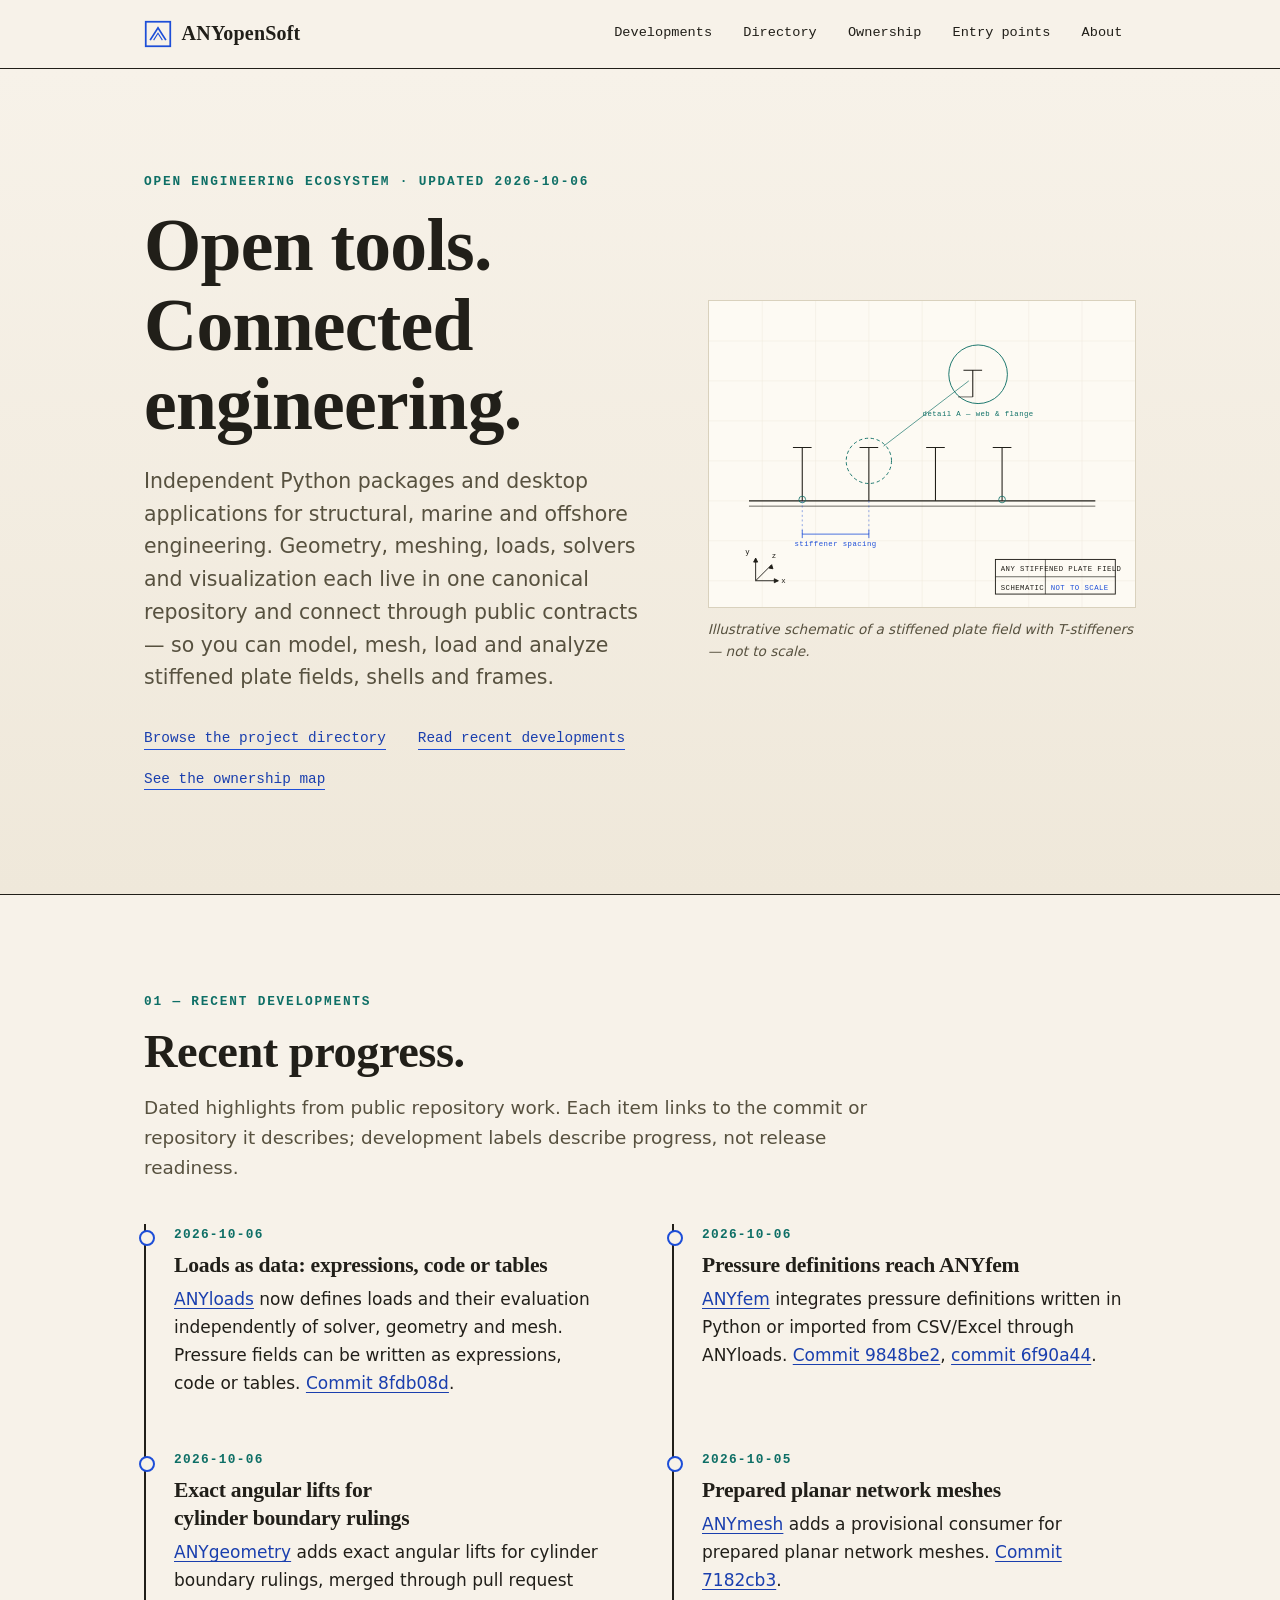
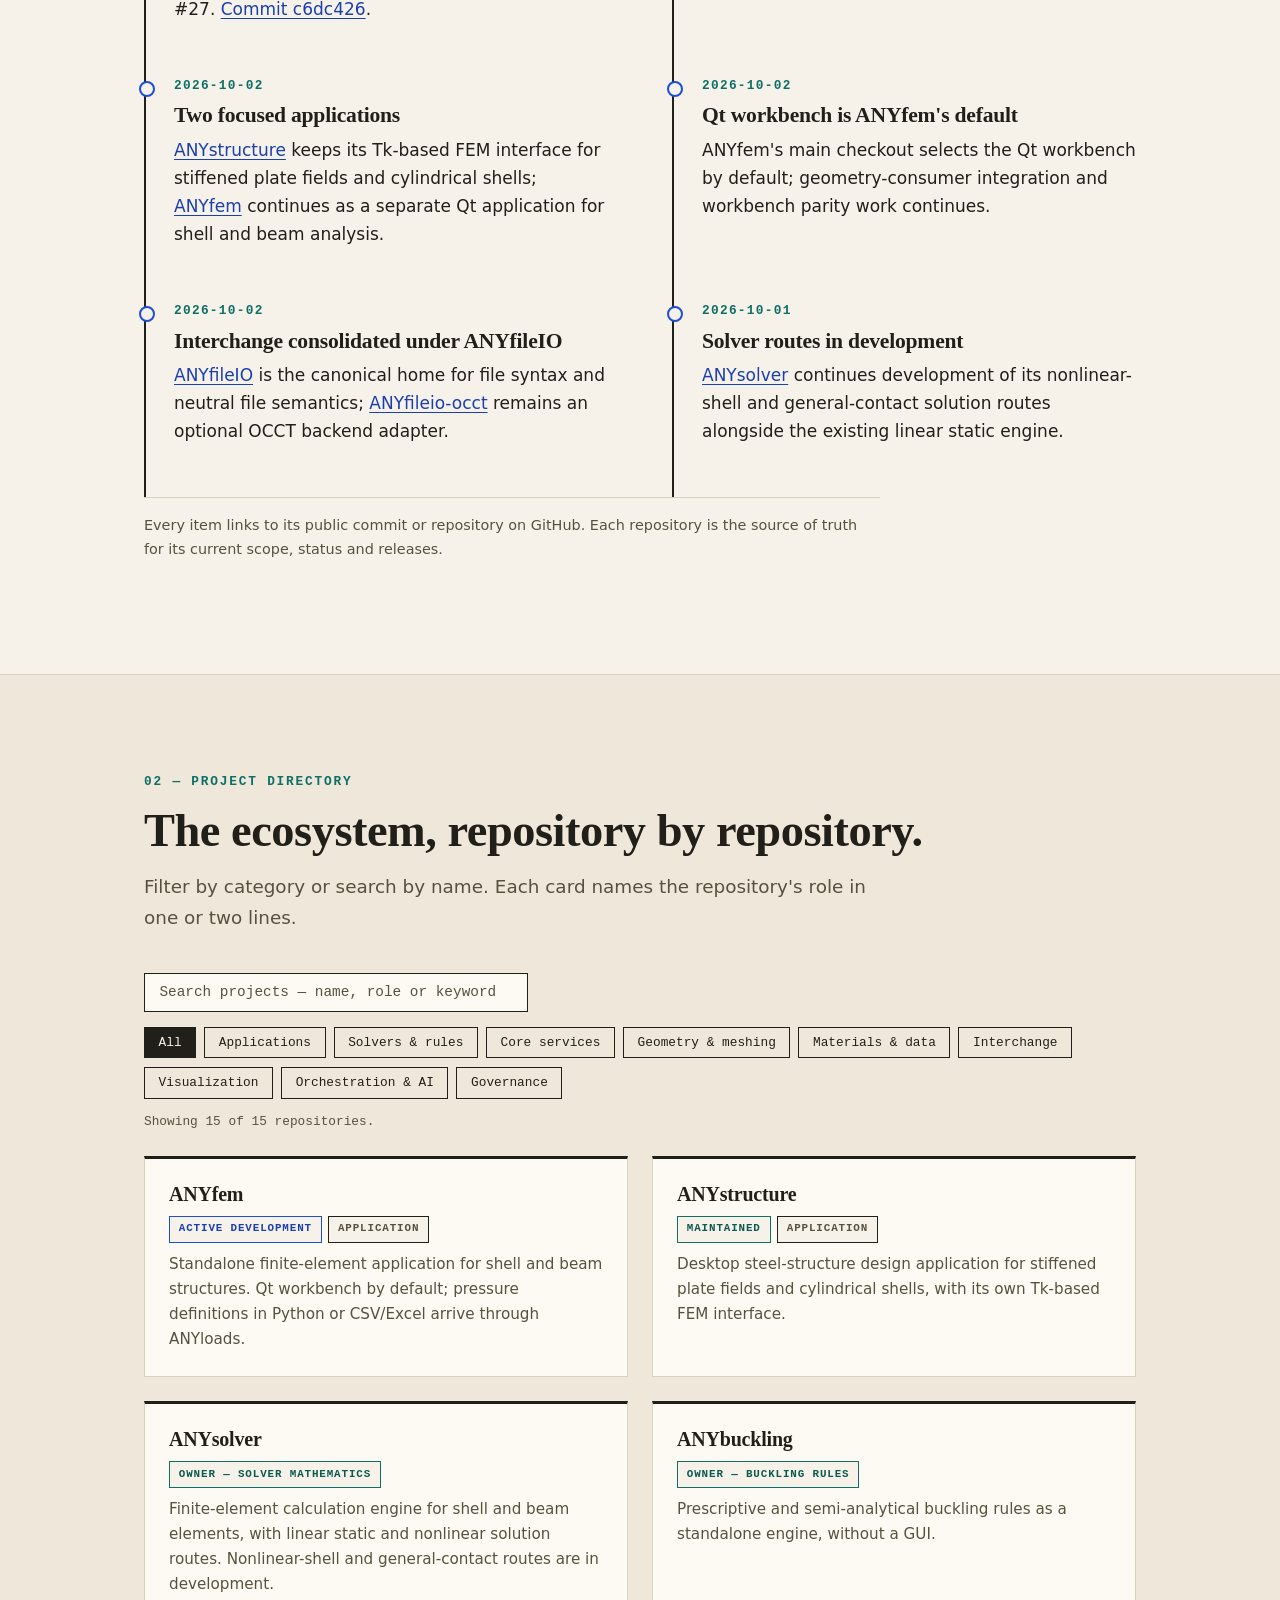
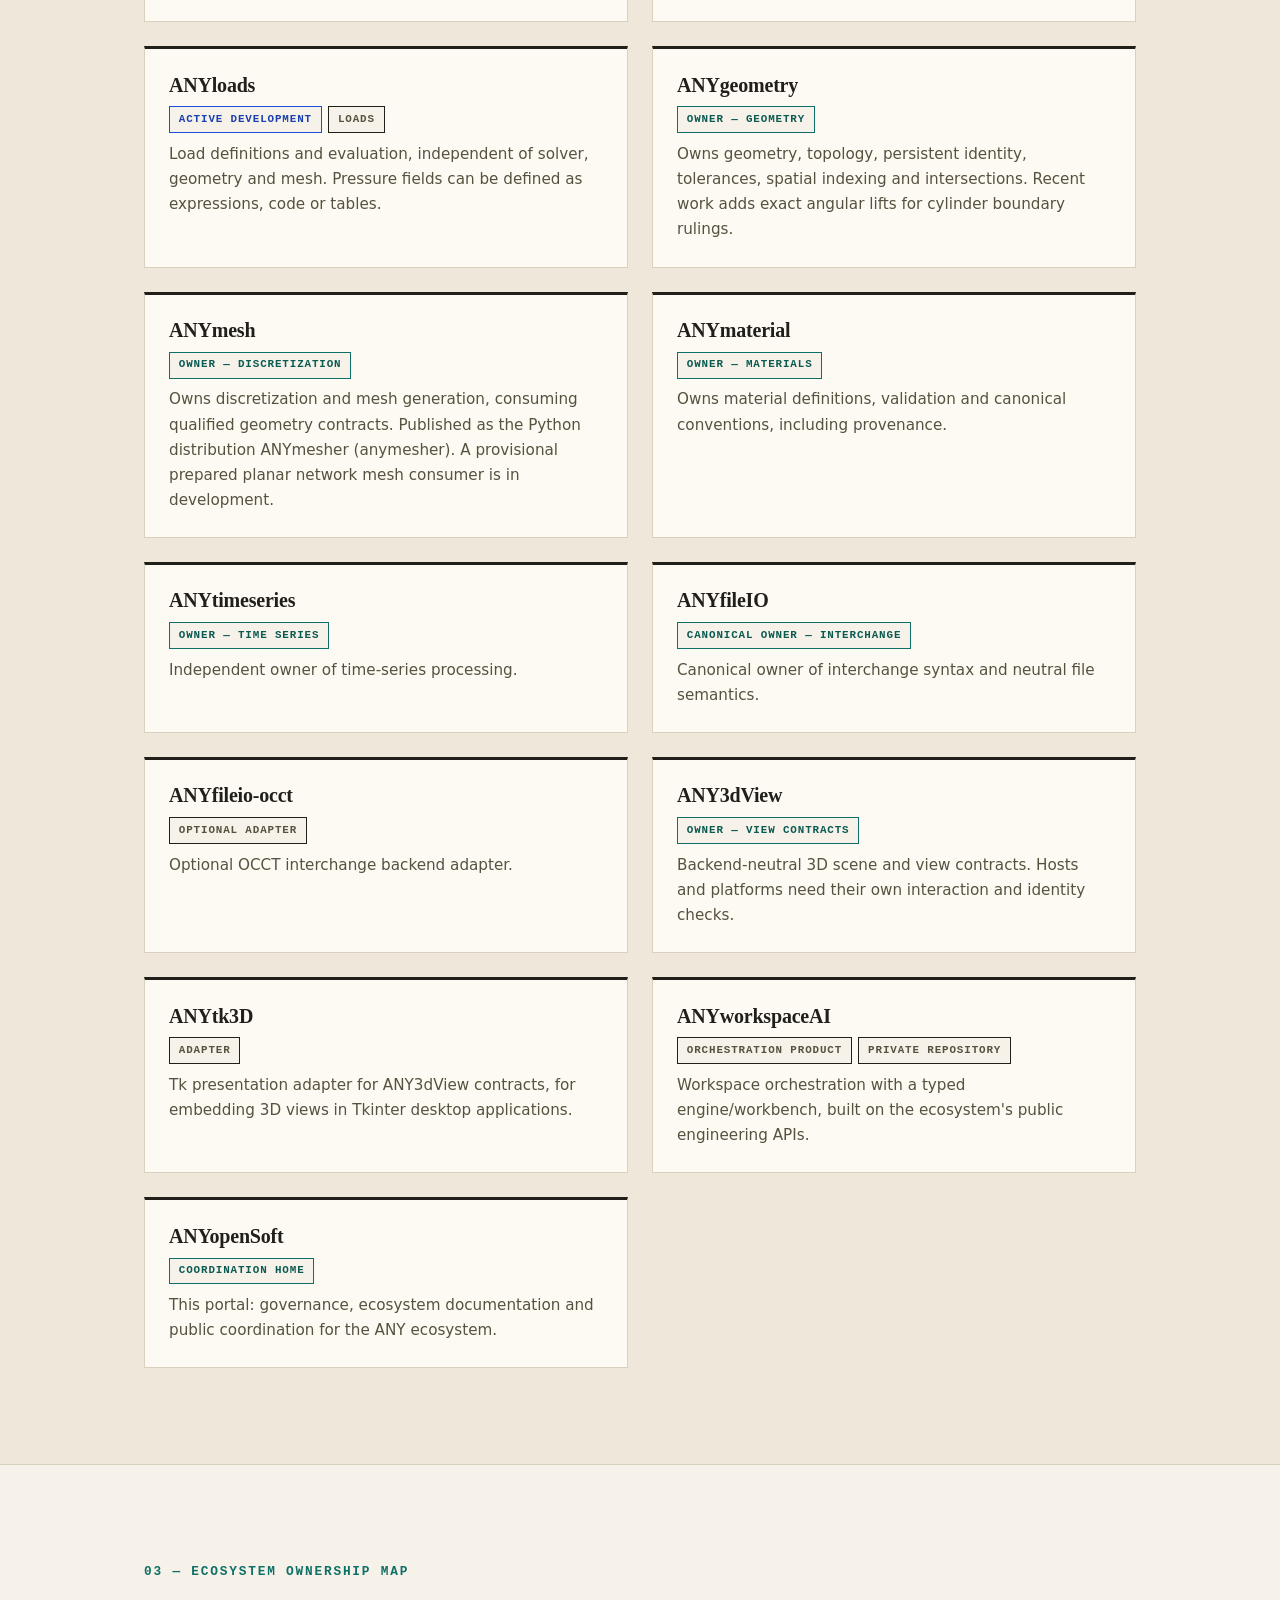
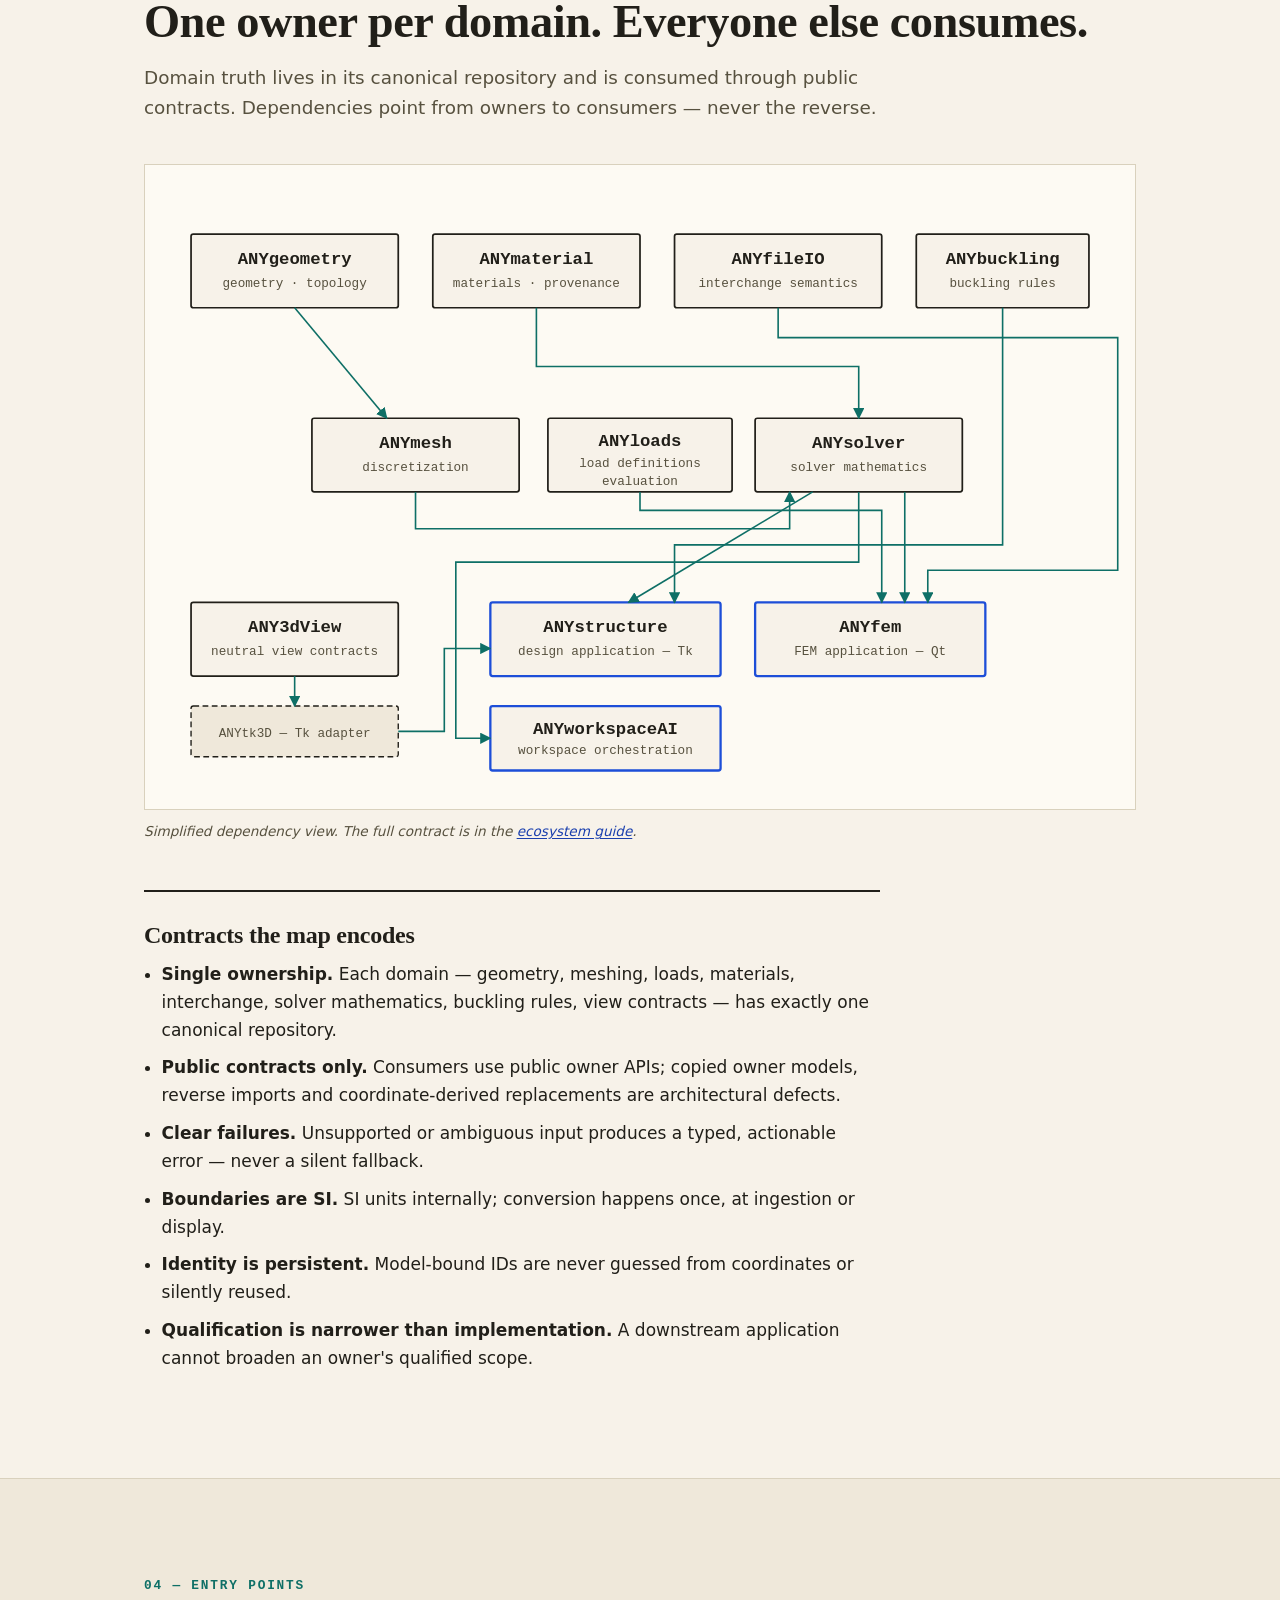
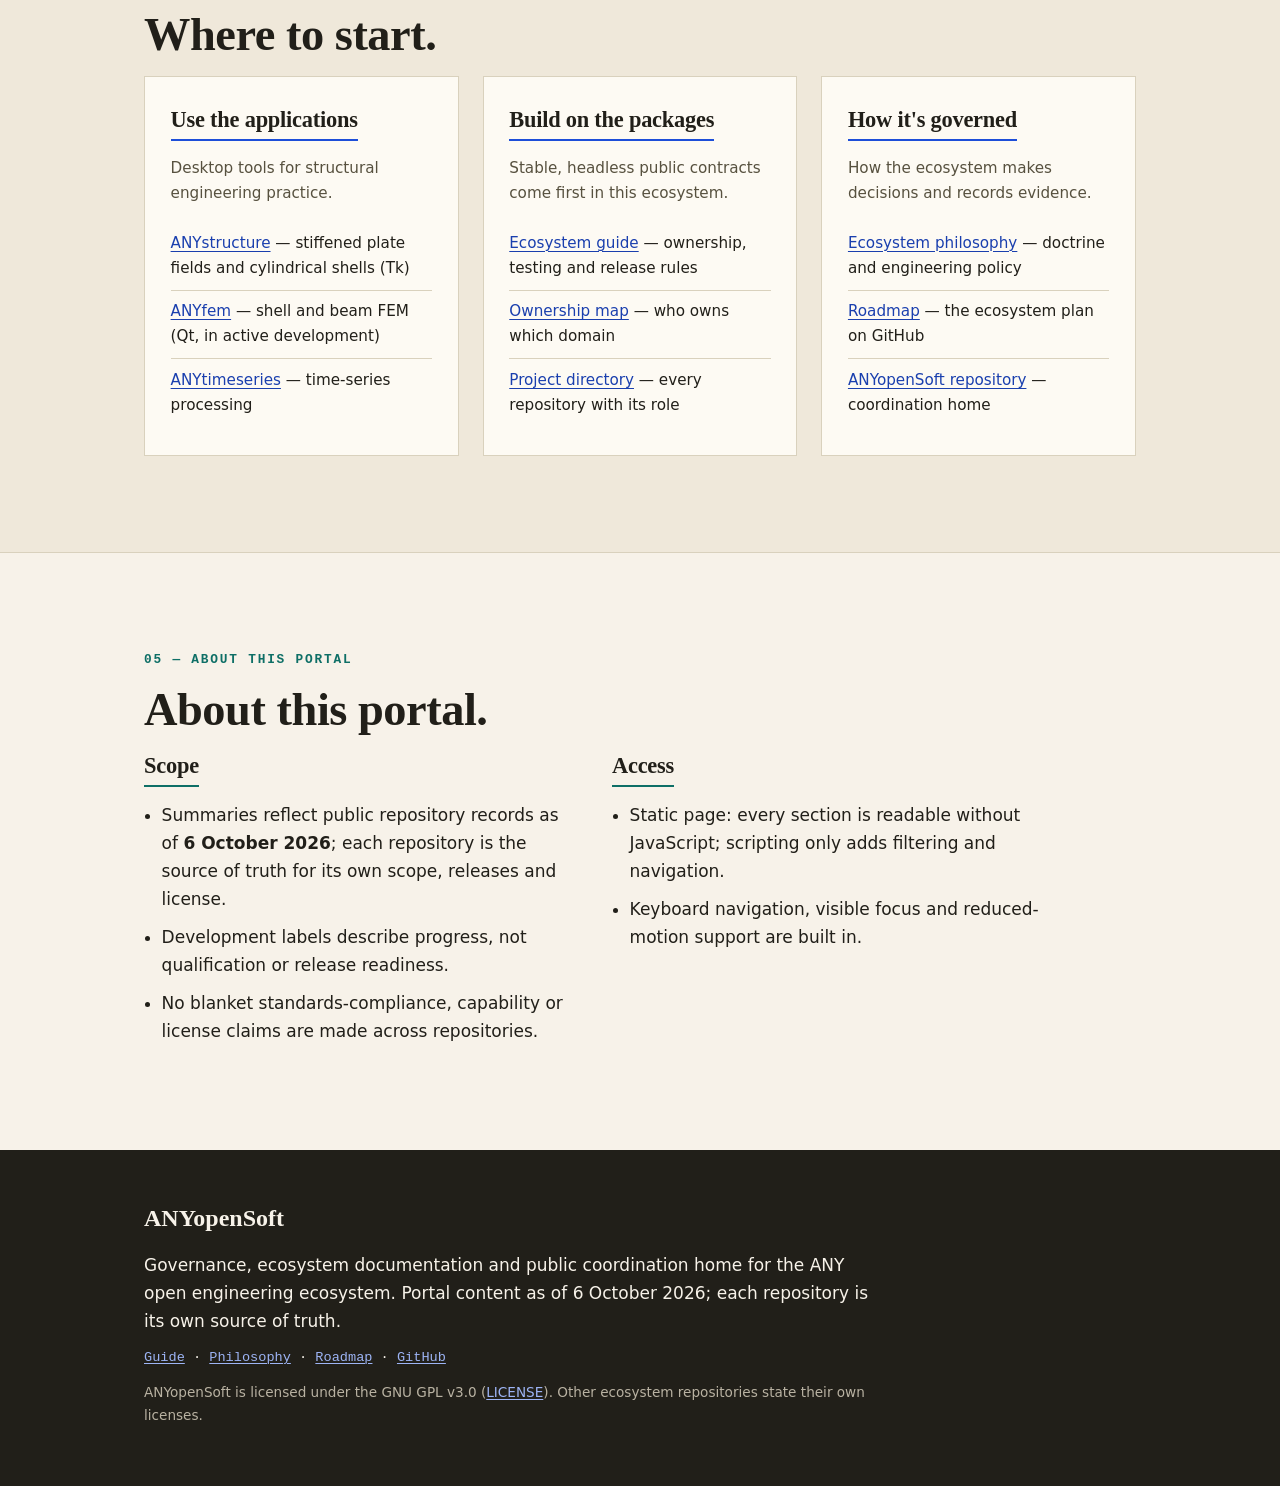
==== commit 5cb1a7b1: "Remove ANYintelligent and ANYio from public portal" ====
--- a/index.html
+++ b/index.html
@@ -169,7 +169,7 @@
           <li class="timeline-item">
             <p class="timeline-date">2026-10-02</p>
             <h3>Interchange consolidated under ANYfileIO</h3>
-            <p><a href="https://github.com/audunarn/ANYfileIO">ANYfileIO</a> is the canonical home for file syntax and neutral file semantics; <a href="https://github.com/audunarn/ANYio">ANYio</a>'s duplicate publishing path is retired and <a href="https://github.com/audunarn/ANYfileio-occt">ANYfileio-occt</a> remains an optional OCCT backend adapter.</p>
+            <p><a href="https://github.com/audunarn/ANYfileIO">ANYfileIO</a> is the canonical home for file syntax and neutral file semantics; <a href="https://github.com/audunarn/ANYfileio-occt">ANYfileio-occt</a> remains an optional OCCT backend adapter.</p>
           </li>
           <li class="timeline-item">
             <p class="timeline-date">2026-10-01</p>
@@ -263,11 +263,6 @@
             <p class="project-status"><span class="chip">Optional adapter</span></p>
             <p>Optional OCCT interchange backend adapter.</p>
           </li>
-          <li class="project" data-categories="interchange">
-            <h3><a href="https://github.com/audunarn/ANYio">ANYio</a></h3>
-            <p class="project-status"><span class="chip chip-retired">Retired publishing</span></p>
-            <p>Legacy interchange repository. Its duplicate publishing path is retired; ANYfileIO is canonical. Kept for history and compatibility reference.</p>
-          </li>
           <li class="project" data-categories="visualization">
             <h3><a href="https://github.com/audunarn/ANY3dView">ANY3dView</a></h3>
             <p class="project-status"><span class="chip chip-owner">Owner — view contracts</span></p>
@@ -283,11 +278,6 @@
             <p class="project-status"><span class="chip">Orchestration product</span> <span class="chip">Private repository</span></p>
             <p>Workspace orchestration with a typed engine/workbench, built on the ecosystem's public engineering APIs.</p>
           </li>
-          <li class="project" data-categories="orchestration">
-            <h3>ANYintelligent</h3>
-            <p class="project-status"><span class="chip">Research</span> <span class="chip">Private repository</span></p>
-            <p>Machine-learning research for the ANY ecosystem. Engineering calculations remain with the dedicated solver and buckling packages.</p>
-          </li>
           <li class="project" data-categories="governance">
             <h3><a href="https://github.com/audunarn/ANYopenSoft">ANYopenSoft</a></h3>
             <p class="project-status"><span class="chip chip-owner">Coordination home</span></p>
@@ -297,7 +287,7 @@
 
         <div class="no-results" id="no-results" hidden>
           <p class="no-results-title">No projects match the current filters.</p>
-          <p>Try a shorter search term, or reset to see all seventeen repositories.</p>
+          <p>Try a shorter search term, or reset to see all fifteen repositories.</p>
           <button type="button" class="clear-btn" data-clear>Show all projects</button>
         </div>
       </div>
@@ -313,7 +303,7 @@
         <figure class="map-figure">
           <svg viewBox="0 0 860 560" role="img" aria-labelledby="map-fig-title map-fig-desc" class="schematic map-svg">
             <title id="map-fig-title">Ownership and dependency map of the ANY ecosystem</title>
-            <desc id="map-fig-desc">Diagram with three layers. Owner layer: ANYgeometry owns geometry, ANYmaterial owns materials, ANYfileIO owns interchange, ANYbuckling owns buckling rules. Engine layer: ANYmesh owns discretization, ANYloads owns load definitions and evaluation, and ANYsolver owns solver mathematics, receiving arrows from geometry, materials and mesh; an arrow from ANYloads feeds the ANYfem application's pressure definitions. Consumer layer: ANYstructure is a Tk design application, ANYfem is a Qt FEM application, ANYworkspaceAI orchestrates workspaces, and ANYintelligent consumes public APIs; arrows flow from the engine layer, from interchange and from buckling rules. A view branch shows ANY3dView owning neutral view contracts with ANYtk3D as its Tk adapter feeding the Tk application.</desc>
+            <desc id="map-fig-desc">Diagram with three layers. Owner layer: ANYgeometry owns geometry, ANYmaterial owns materials, ANYfileIO owns interchange, ANYbuckling owns buckling rules. Engine layer: ANYmesh owns discretization, ANYloads owns load definitions and evaluation, and ANYsolver owns solver mathematics, receiving arrows from geometry, materials and mesh; an arrow from ANYloads feeds the ANYfem application's pressure definitions. Consumer layer: ANYstructure is a Tk design application, ANYfem is a Qt FEM application, ANYworkspaceAI orchestrates workspaces; arrows flow from the engine layer, from interchange and from buckling rules. A view branch shows ANY3dView owning neutral view contracts with ANYtk3D as its Tk adapter feeding the Tk application.</desc>
             <!-- owner layer -->
             <g class="map-node">
               <rect x="40" y="60" width="180" height="64" rx="2"/>
@@ -377,11 +367,6 @@
               <rect x="300" y="470" width="200" height="56" rx="2"/>
               <text x="400" y="494" class="map-name">ANYworkspaceAI</text>
               <text x="400" y="512" class="map-role">workspace orchestration</text>
-            </g>
-            <g class="map-node map-node-app">
-              <rect x="530" y="470" width="200" height="56" rx="2"/>
-              <text x="630" y="494" class="map-name">ANYintelligent</text>
-              <text x="630" y="512" class="map-role">automation consumer</text>
             </g>
             <!-- arrows: owners to engines -->
             <g class="map-edge">
@@ -397,7 +382,7 @@
               <path d="M620 284L620 345H270V498H300" marker-end="url(#arrow)"/>
               <path d="M550 124L550 150H845V352H680V380" marker-end="url(#arrow)"/>
               <path d="M745 124L745 330H460V380" marker-end="url(#arrow)"/>
-              <path d="M710 252H780V498H730" marker-end="url(#arrow)"/>
+
             </g>
             <!-- view branch arrows -->
             <g class="map-edge">
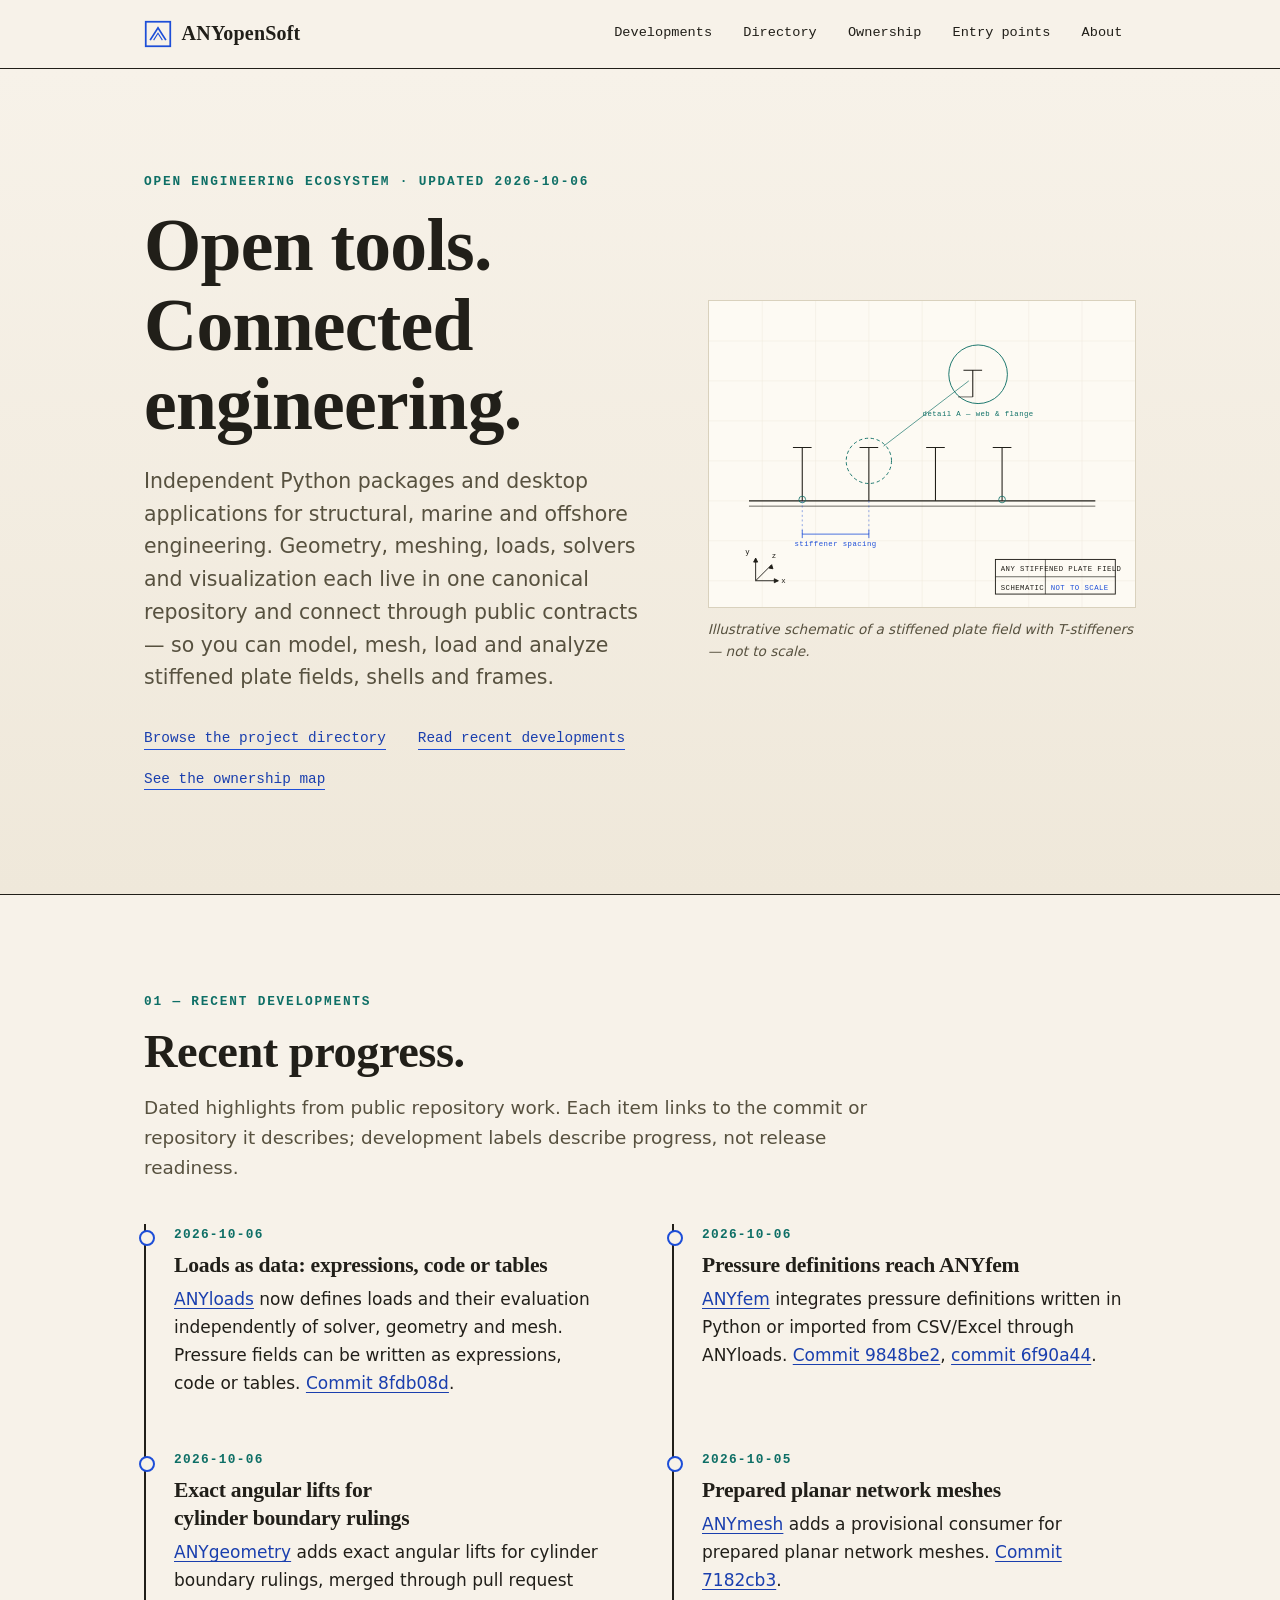
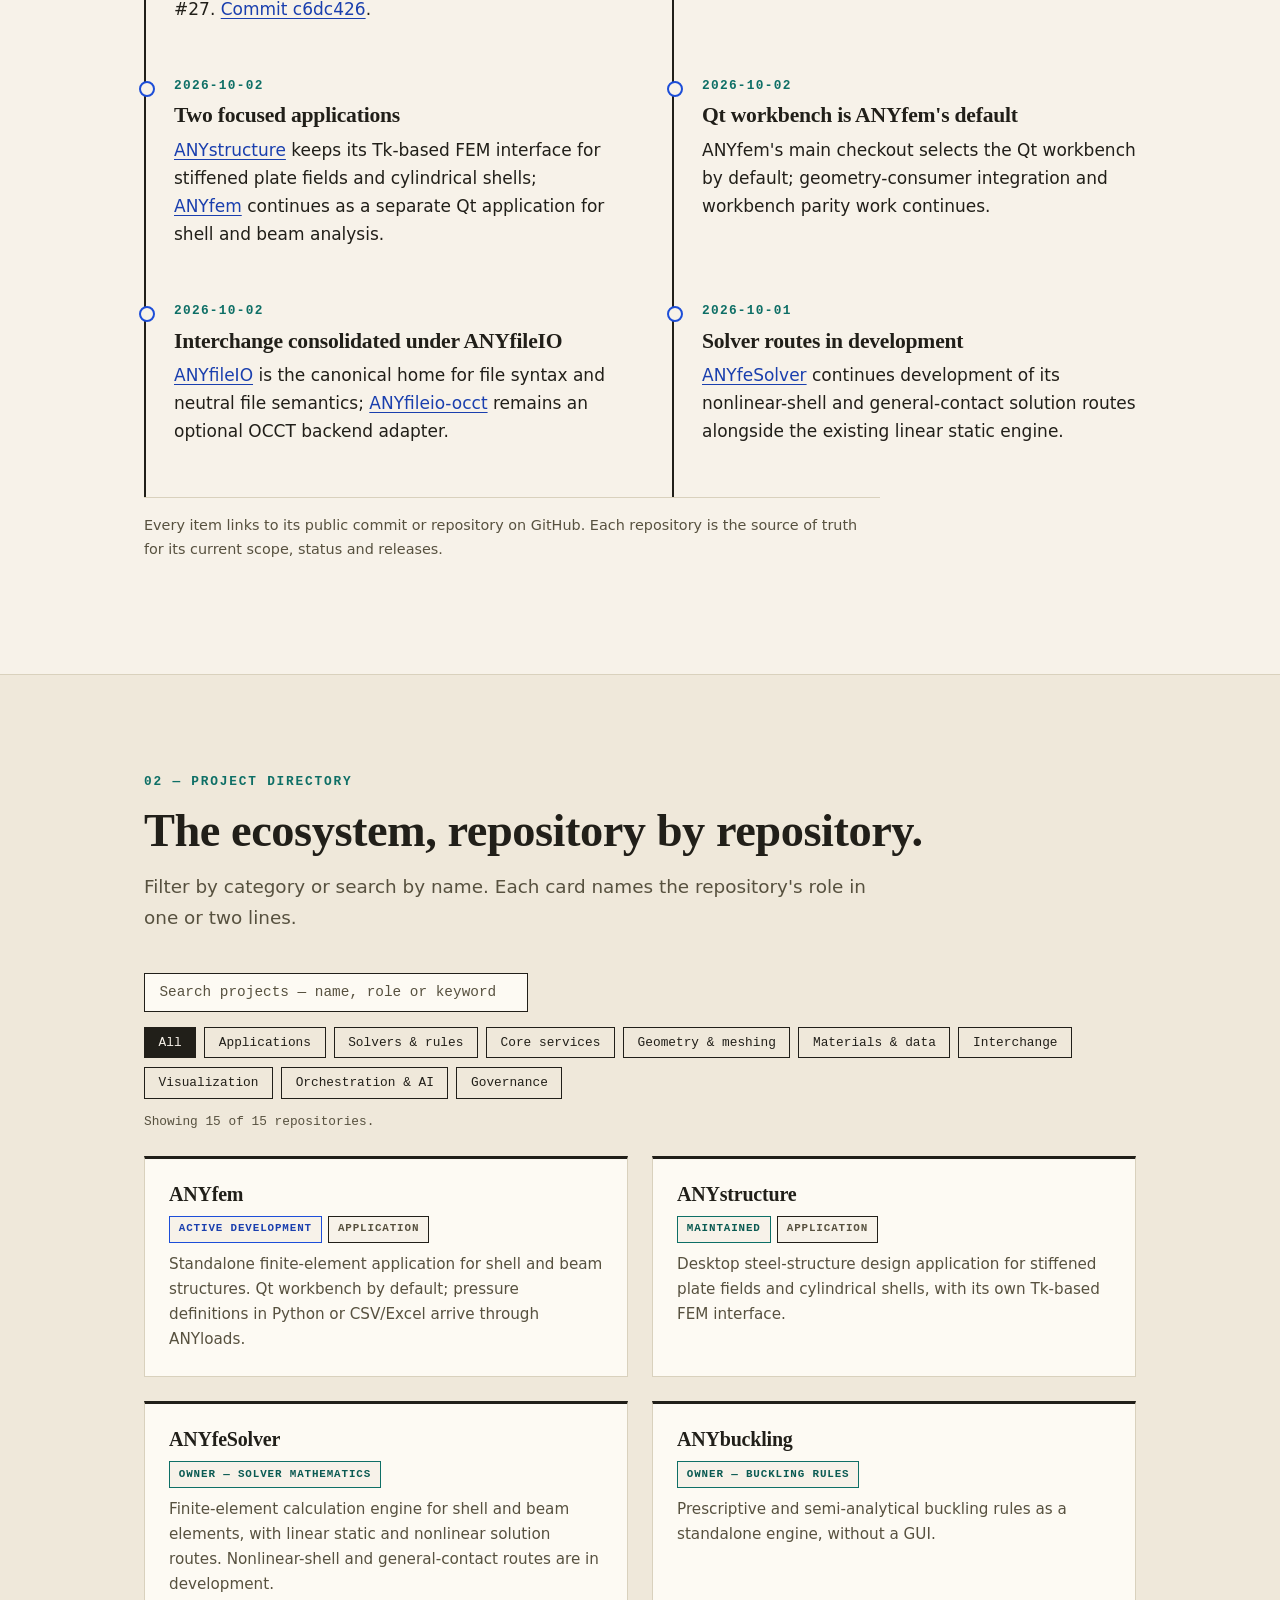
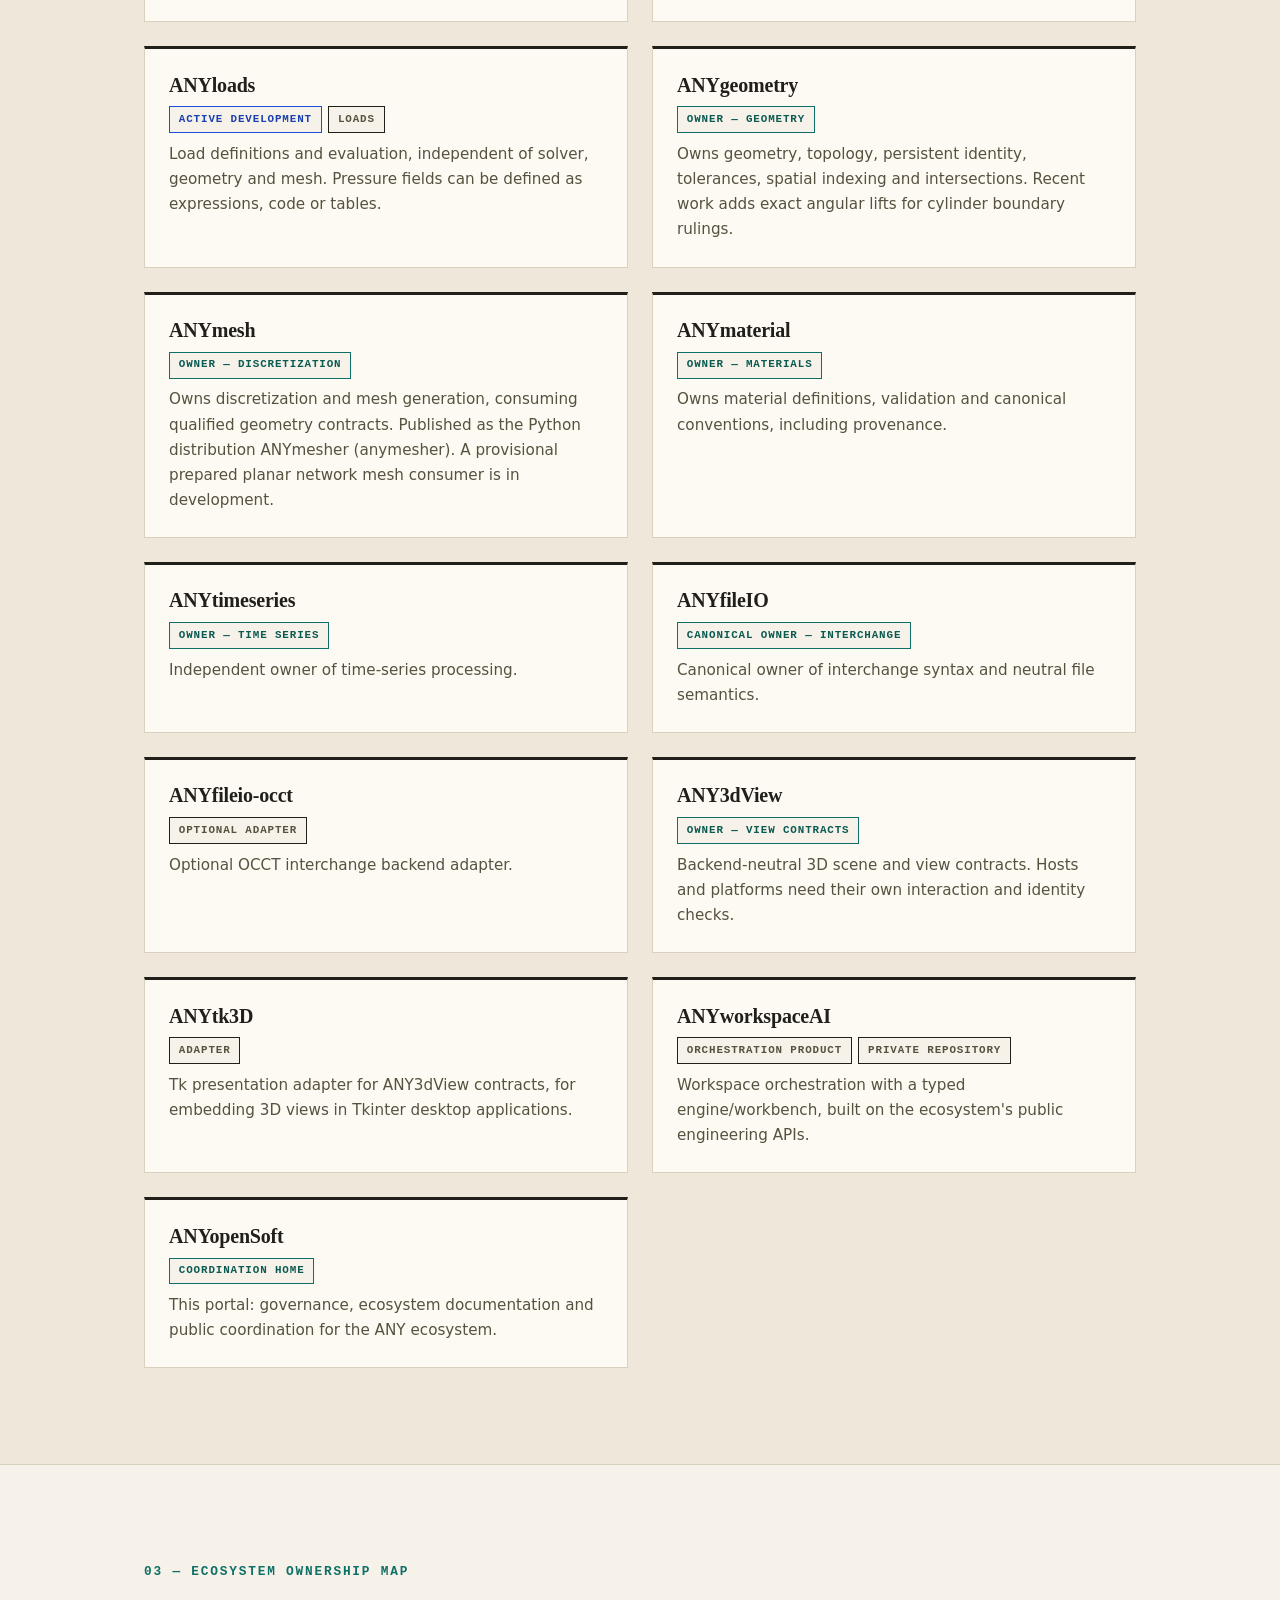
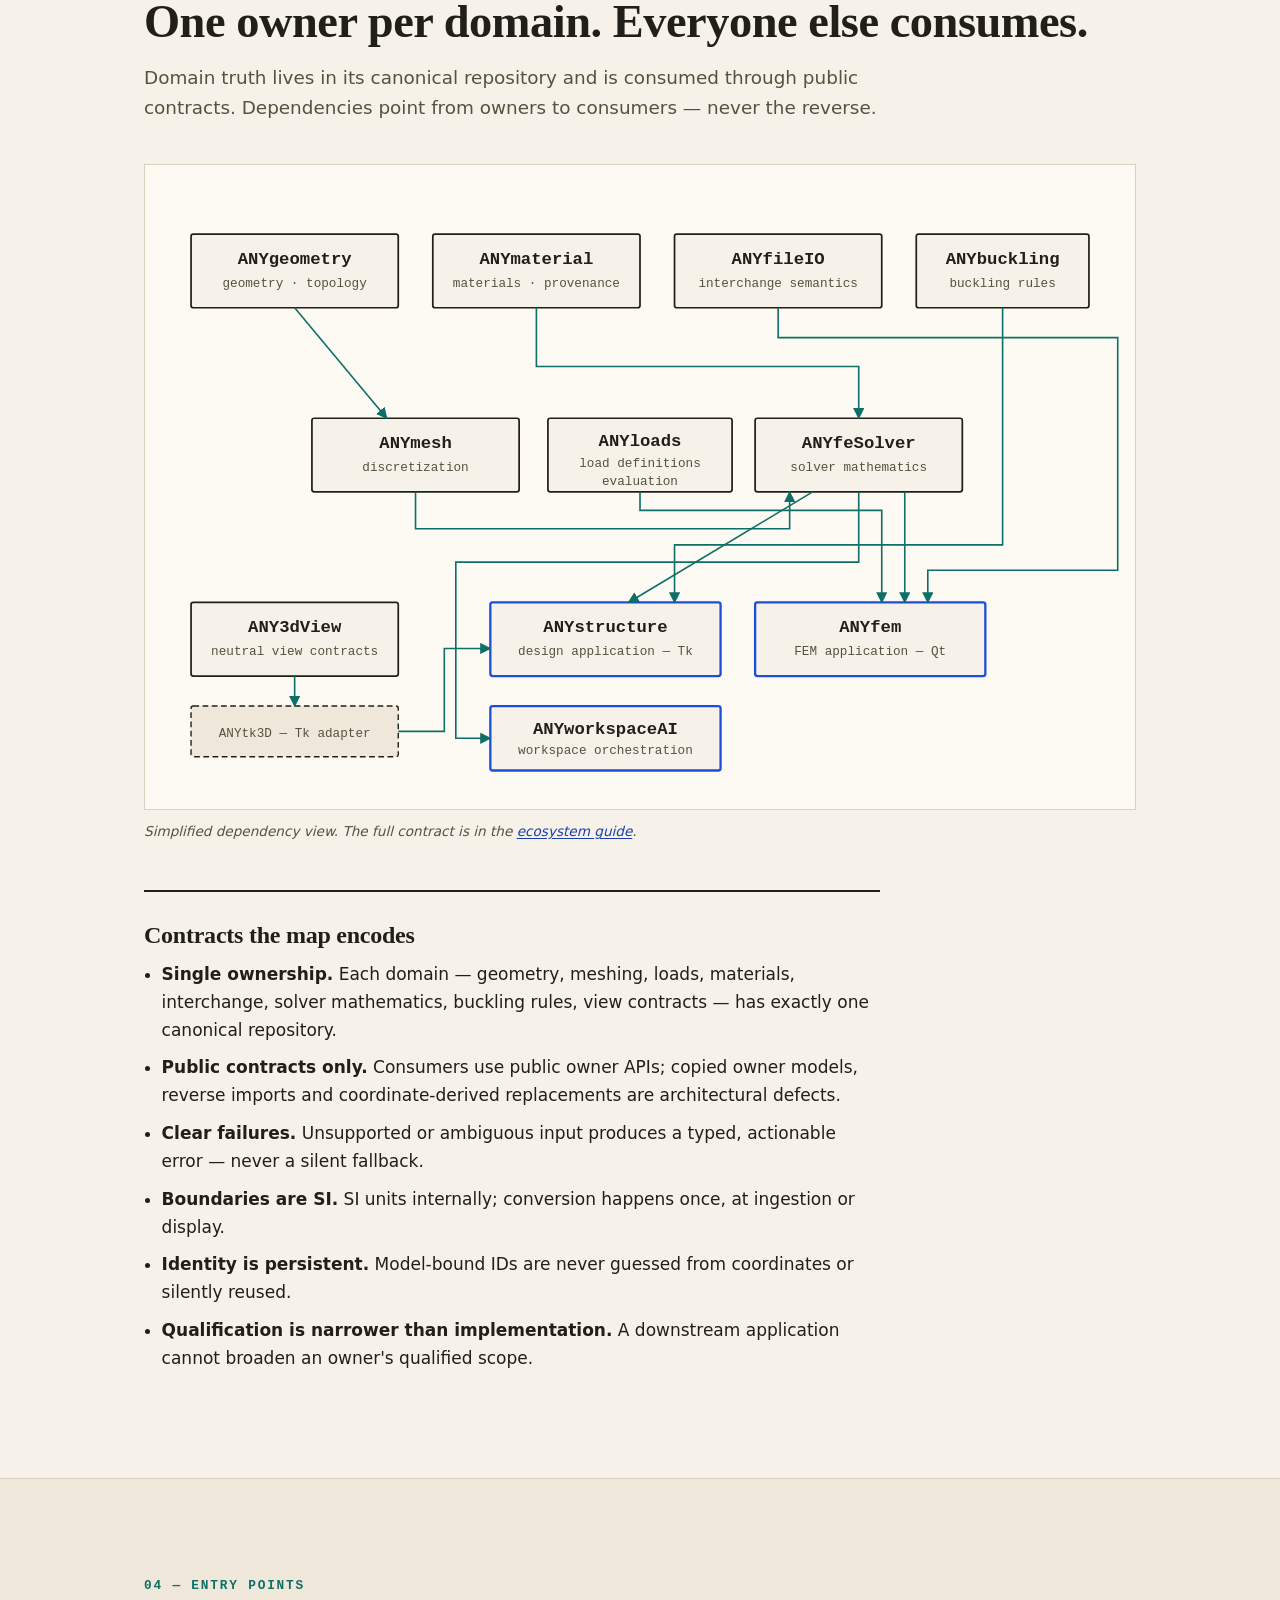
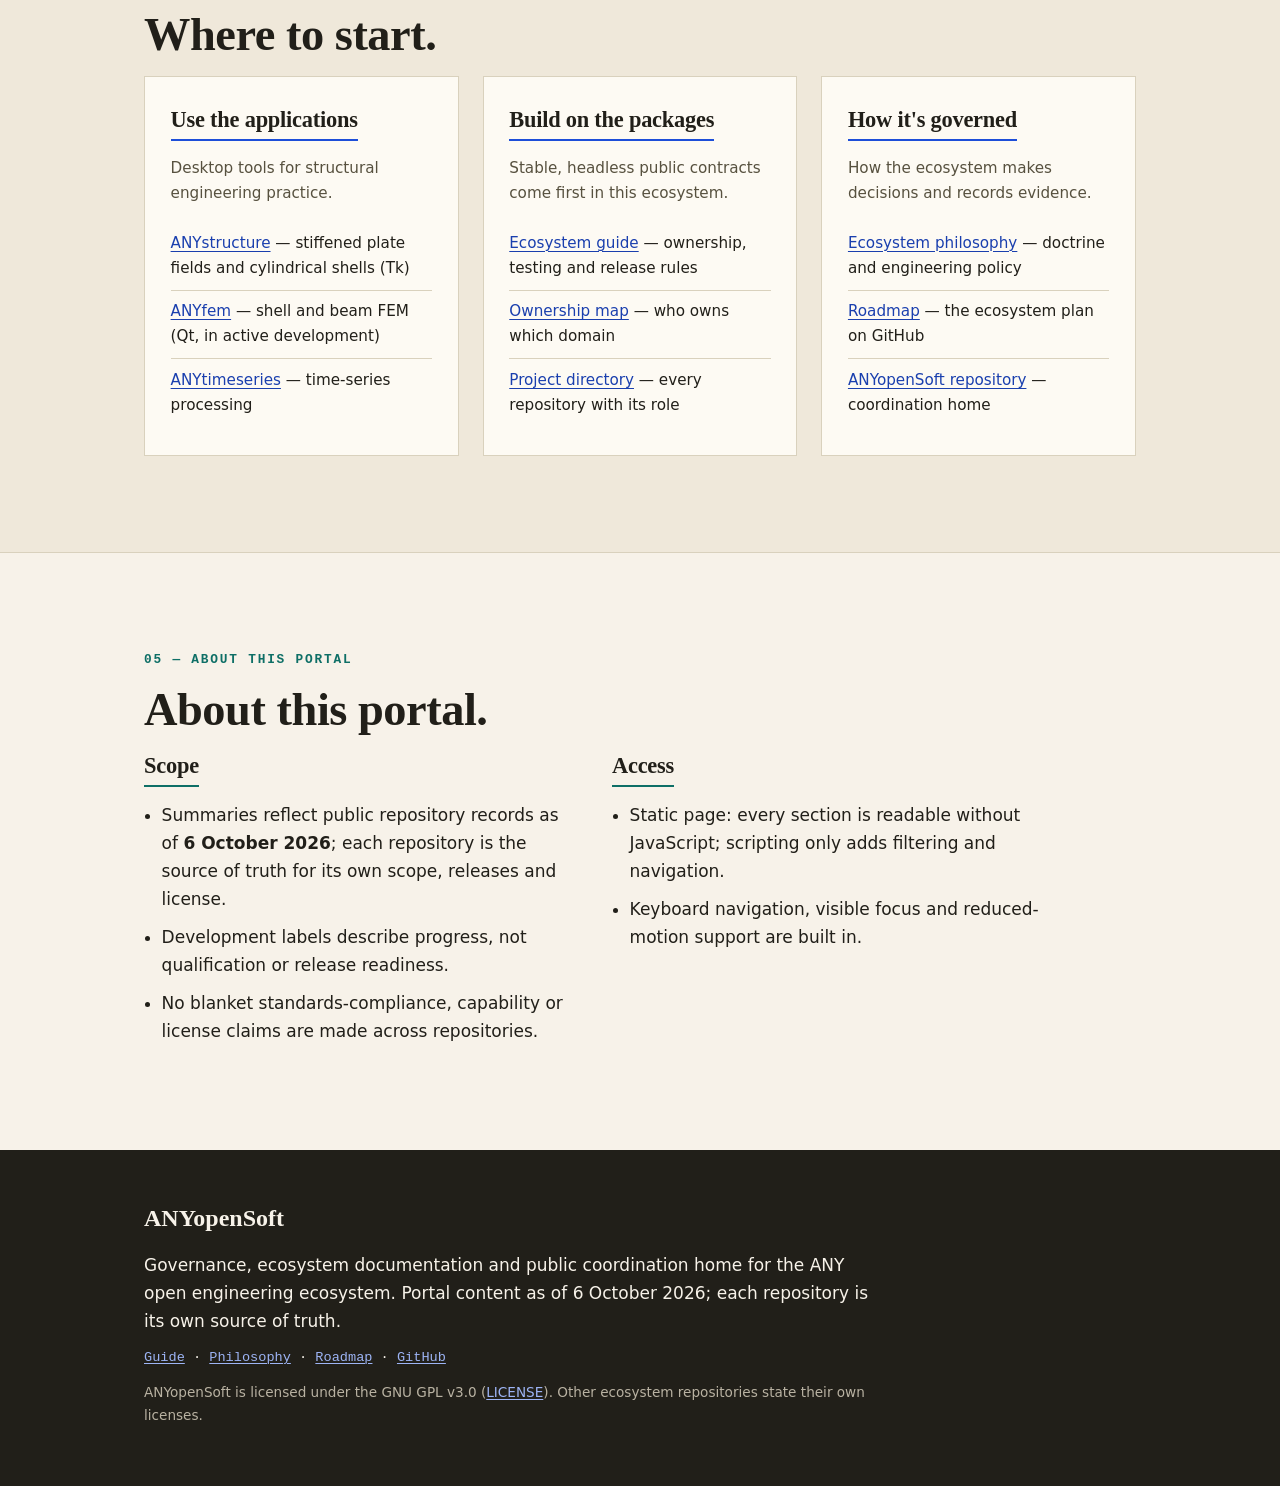
==== commit d46cd31e: "Migrate supported solver references to ANYfeSolver" ====
--- a/index.html
+++ b/index.html
@@ -174,7 +174,7 @@
           <li class="timeline-item">
             <p class="timeline-date">2026-10-01</p>
             <h3>Solver routes in development</h3>
-            <p><a href="https://github.com/audunarn/ANYsolver">ANYsolver</a> continues development of its nonlinear-shell and general-contact solution routes alongside the existing linear static engine.</p>
+            <p><a href="https://github.com/audunarn/ANYfeSolver">ANYfeSolver</a> continues development of its nonlinear-shell and general-contact solution routes alongside the existing linear static engine.</p>
           </li>
         </ol>
         <p class="source-note">Every item links to its public commit or repository on GitHub. Each repository is the source of truth for its current scope, status and releases.</p>
@@ -219,7 +219,7 @@
             <p>Desktop steel-structure design application for stiffened plate fields and cylindrical shells, with its own Tk-based FEM interface.</p>
           </li>
           <li class="project" data-categories="solvers">
-            <h3><a href="https://github.com/audunarn/ANYsolver">ANYsolver</a></h3>
+            <h3><a href="https://github.com/audunarn/ANYfeSolver">ANYfeSolver</a></h3>
             <p class="project-status"><span class="chip chip-owner">Owner — solver mathematics</span></p>
             <p>Finite-element calculation engine for shell and beam elements, with linear static and nonlinear solution routes. Nonlinear-shell and general-contact routes are in development.</p>
           </li>
@@ -303,7 +303,7 @@
         <figure class="map-figure">
           <svg viewBox="0 0 860 560" role="img" aria-labelledby="map-fig-title map-fig-desc" class="schematic map-svg">
             <title id="map-fig-title">Ownership and dependency map of the ANY ecosystem</title>
-            <desc id="map-fig-desc">Diagram with three layers. Owner layer: ANYgeometry owns geometry, ANYmaterial owns materials, ANYfileIO owns interchange, ANYbuckling owns buckling rules. Engine layer: ANYmesh owns discretization, ANYloads owns load definitions and evaluation, and ANYsolver owns solver mathematics, receiving arrows from geometry, materials and mesh; an arrow from ANYloads feeds the ANYfem application's pressure definitions. Consumer layer: ANYstructure is a Tk design application, ANYfem is a Qt FEM application, ANYworkspaceAI orchestrates workspaces; arrows flow from the engine layer, from interchange and from buckling rules. A view branch shows ANY3dView owning neutral view contracts with ANYtk3D as its Tk adapter feeding the Tk application.</desc>
+            <desc id="map-fig-desc">Diagram with three layers. Owner layer: ANYgeometry owns geometry, ANYmaterial owns materials, ANYfileIO owns interchange, ANYbuckling owns buckling rules. Engine layer: ANYmesh owns discretization, ANYloads owns load definitions and evaluation, and ANYfeSolver owns solver mathematics, receiving arrows from geometry, materials and mesh; an arrow from ANYloads feeds the ANYfem application's pressure definitions. Consumer layer: ANYstructure is a Tk design application, ANYfem is a Qt FEM application, ANYworkspaceAI orchestrates workspaces; arrows flow from the engine layer, from interchange and from buckling rules. A view branch shows ANY3dView owning neutral view contracts with ANYtk3D as its Tk adapter feeding the Tk application.</desc>
             <!-- owner layer -->
             <g class="map-node">
               <rect x="40" y="60" width="180" height="64" rx="2"/>
@@ -333,7 +333,7 @@
             </g>
             <g class="map-node">
               <rect x="530" y="220" width="180" height="64" rx="2"/>
-              <text x="620" y="246" class="map-name">ANYsolver</text>
+              <text x="620" y="246" class="map-name">ANYfeSolver</text>
               <text x="620" y="266" class="map-role">solver mathematics</text>
             </g>
             <g class="map-node">
